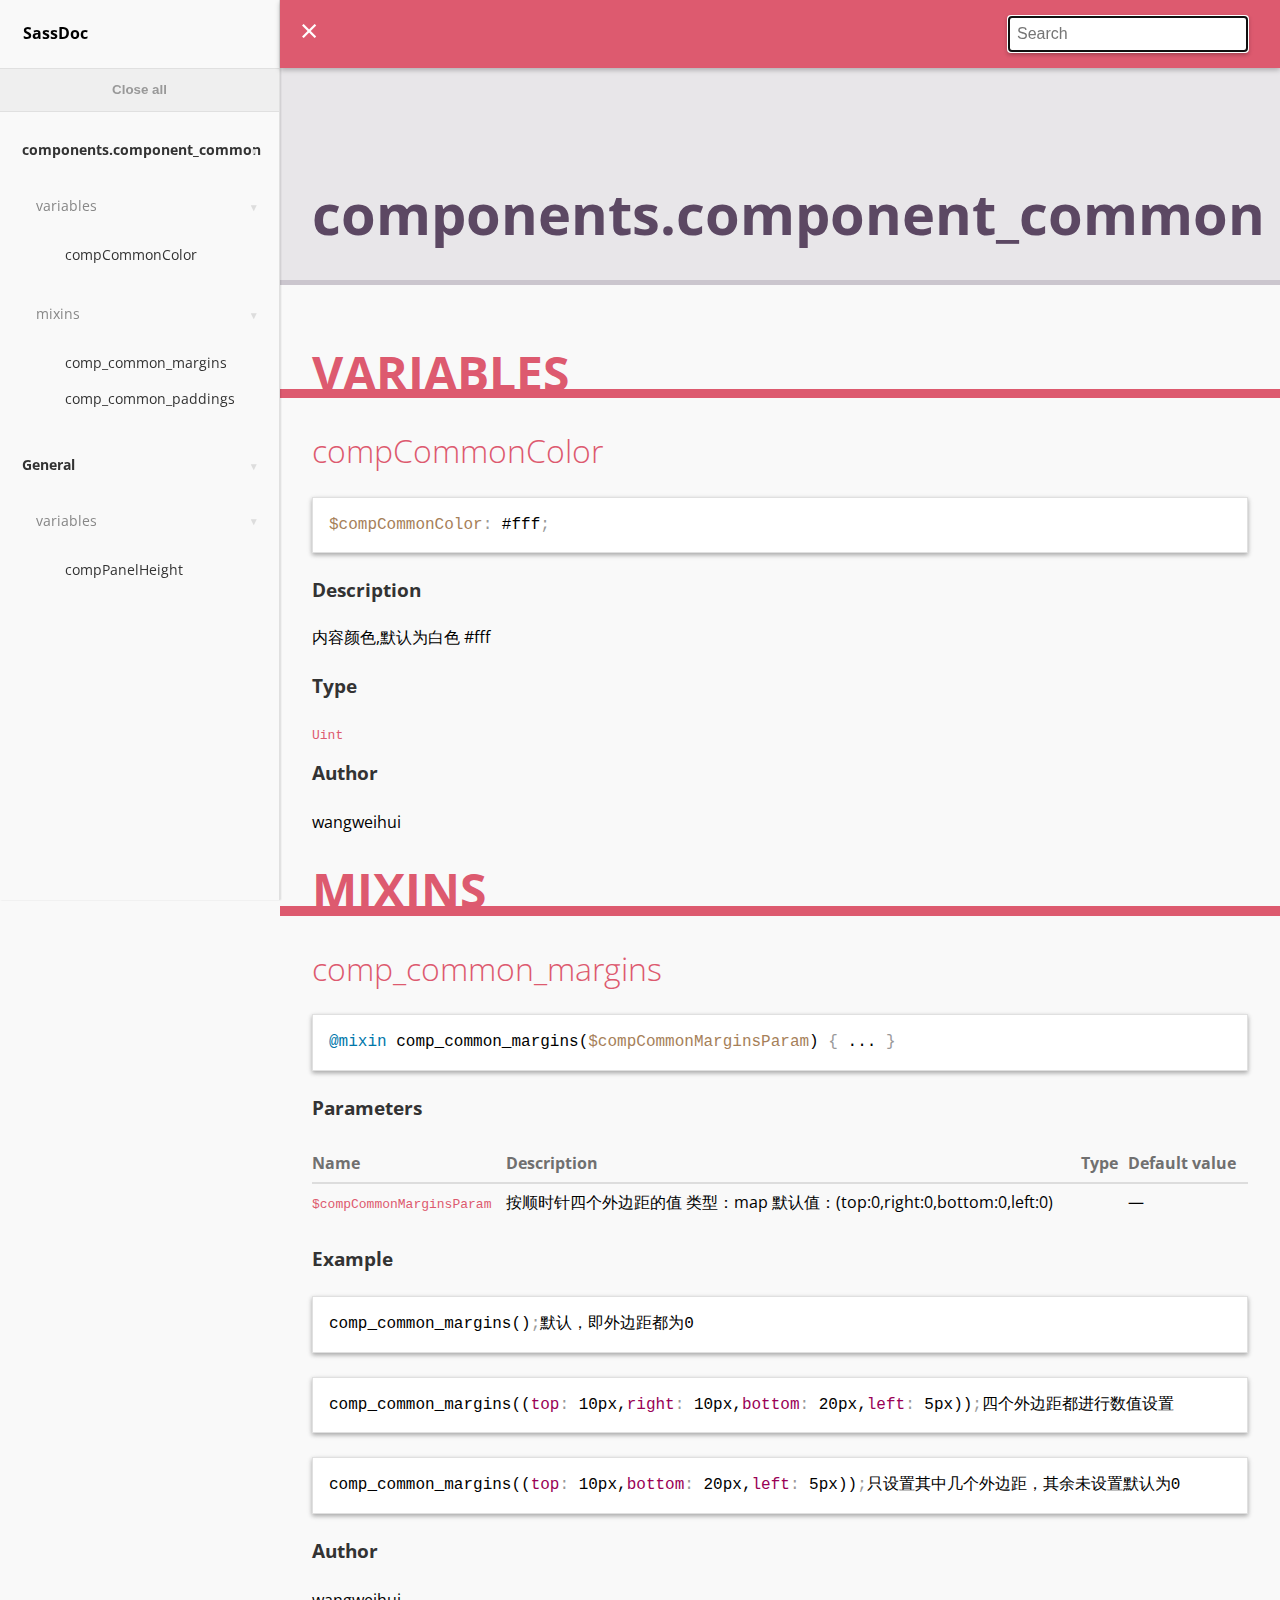
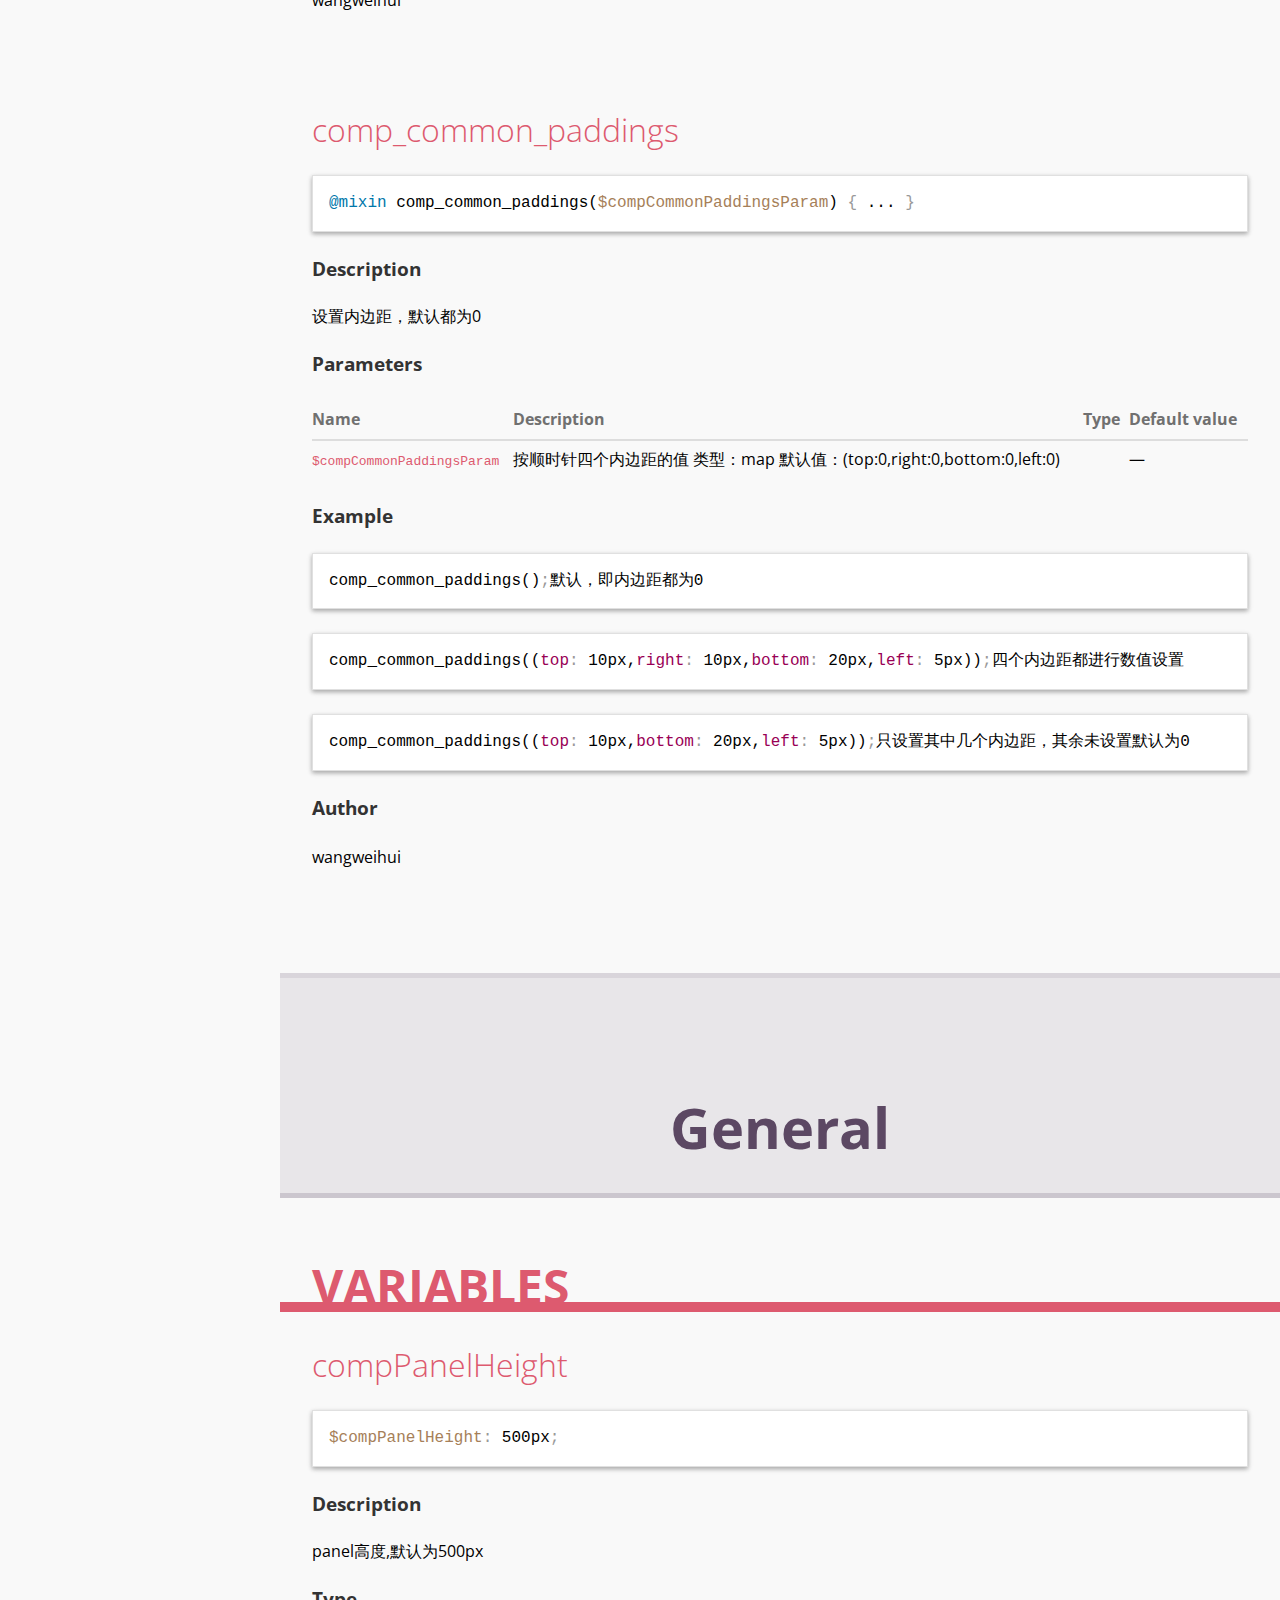
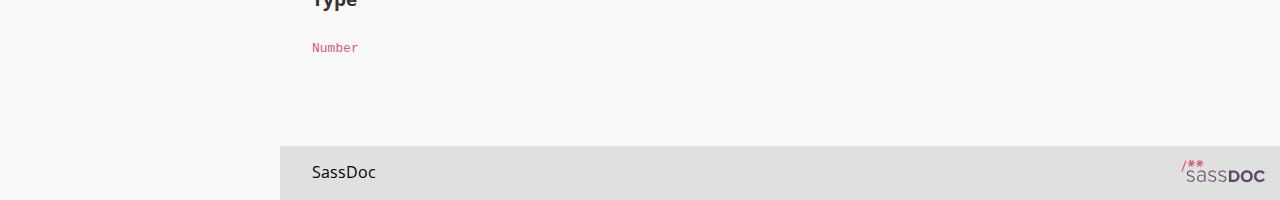
==== doc/index.html @ 60645f03 "将margin和padding的设置mixin放到component_common下，作为公共mixin" ====
<!doctype html><html lang="en"><head><meta charset="utf-8"><title>SassDoc</title><link rel="stylesheet" href="assets/css/main.css"><link href="http://fonts.googleapis.com/css?family=Open+Sans:400,500,700" rel="stylesheet" type="text/css"><meta name="viewport" content="width=device-width"><meta content="IE=edge, chrome=1" http-equiv="X-UA-Compatible"><!-- Open Graph tags --><meta property="og:title" content="SassDoc - SassDoc"><meta property="og:type" content="website"><meta property="og:description" content="Release the docs!"><!-- Thanks to Sass-lang.com for the icons --><link href="assets/images/favicon.png" rel="shortcut icon"></head><body><aside class="sidebar" role="nav"><div class="sidebar__header"><h1 class="sidebar__title">SassDoc</h1></div><div class="sidebar__body"><button type="button" class="btn-toggle js-btn-toggle" data-alt="Open all">Close all</button><p class="sidebar__item sidebar__item--heading" data-slug="components.component_common"><a href="#components.component_common">components.component_common</a></p><div><p class="sidebar__item sidebar__item--sub-heading" data-slug="components.component_common-variable"><a href="#components.component_common-variable">variables</a></p><ul class="list-unstyled"><li class="sidebar__item sassdoc__item" data-name="compCommonColor" data-type="variable"><a href="#variable-compCommonColor">compCommonColor</a></li></ul><p class="sidebar__item sidebar__item--sub-heading" data-slug="components.component_common-mixin"><a href="#components.component_common-mixin">mixins</a></p><ul class="list-unstyled"><li class="sidebar__item sassdoc__item" data-name="comp_common_margins" data-type="mixin"><a href="#mixin-comp_common_margins">comp_common_margins</a></li><li class="sidebar__item sassdoc__item" data-name="comp_common_paddings" data-type="mixin"><a href="#mixin-comp_common_paddings">comp_common_paddings</a></li></ul></div><p class="sidebar__item sidebar__item--heading" data-slug="undefined"><a href="#undefined">General</a></p><div><p class="sidebar__item sidebar__item--sub-heading" data-slug="undefined-variable"><a href="#undefined-variable">variables</a></p><ul class="list-unstyled"><li class="sidebar__item sassdoc__item" data-name="compPanelHeight" data-type="variable"><a href="#variable-compPanelHeight">compPanelHeight</a></li></ul></div></div></aside><article class="main" role="main"><header class="header" role="banner"><div class="container"><div class="sassdoc__searchbar searchbar"><label for="js-search-input" class="visually-hidden">Search</label><div class="searchbar__form" id="js-search"><input name="search" type="search" class="searchbar__field" autocomplete="off" autofocus id="js-search-input" placeholder="Search"><ul class="searchbar__suggestions" id="js-search-suggestions"></ul></div></div></div></header><section class="main__section"><h1 class="main__heading" id="components.component_common"><div class="container">components.component_common</div></h1><section class="main__sub-section" id="components.component_common-variable"><h2 class="main__heading--secondary"><div class="container">variables</div></h2><section class="main__item container item" id="variable-compCommonColor"><h3 class="item__heading"><a class="item__name" href="#variable-compCommonColor">compCommonColor</a></h3><div class="item__code-wrapper"><pre class="item__code language-scss"><code>$compCommonColor: #fff;</code></pre></div><h3 class="item__sub-heading">Description</h3><div class="item__description"><p>内容颜色,默认为白色 #fff</p></div><h3 class="item__sub-heading">Type</h3><p><code>Uint</code></p><h3 class="item__sub-heading">Author</h3><ul class="list-unstyled"><li><p>wangweihui</p></li></ul></section></section><section class="main__sub-section" id="components.component_common-mixin"><h2 class="main__heading--secondary"><div class="container">mixins</div></h2><section class="main__item container item" id="mixin-comp_common_margins"><h3 class="item__heading"><a class="item__name" href="#mixin-comp_common_margins">comp_common_margins</a></h3><div class="item__code-wrapper"><pre class="item__code item__code--togglable language-scss" data-current-state="collapsed" data-expanded="@mixin comp_common_margins($compCommonMarginsParam) { 
    @each $marginPosition,$marginValue in $compCommonMarginsParam
    {
        margin-#{$marginPosition}: $marginValue;
    }
 }" data-collapsed="@mixin comp_common_margins($compCommonMarginsParam) { ... }"><code>@mixin comp_common_margins($compCommonMarginsParam) { ... }</code></pre></div><h3 class="item__sub-heading">Parameters</h3><table class="item__parameters"><thead><tr><th scope="col"><span class="visually-hidden">parameter</span>Name</th><th scope="col"><span class="visually-hidden">parameter</span>Description</th><th scope="col"><span class="visually-hidden">parameter</span>Type</th><th scope="col"><span class="visually-hidden">parameter</span>Default value</th></tr></thead><tbody><tr class="item__parameter"><th scope="row" data-label="name"><code>$compCommonMarginsParam</code></th><td data-label="desc"><p>按顺时针四个外边距的值 类型：map 默认值：(top:0,right:0,bottom:0,left:0)</p></td><td data-label="type"><code></code></td><td data-label="default">&mdash;<span class="visually-hidden">none</span></td></tr></tbody></table><h3 class="item__sub-heading">Example</h3><div class="item__example example"><pre class="example__code language-scss"><code>comp_common_margins();默认，即外边距都为0</code></pre></div><div class="item__example example"><pre class="example__code language-scss"><code>comp_common_margins((top: 10px,right: 10px,bottom: 20px,left: 5px));四个外边距都进行数值设置</code></pre></div><div class="item__example example"><pre class="example__code language-scss"><code>comp_common_margins((top: 10px,bottom: 20px,left: 5px));只设置其中几个外边距，其余未设置默认为0</code></pre></div><h3 class="item__sub-heading">Author</h3><ul class="list-unstyled"><li><p>wangweihui</p></li></ul></section><section class="main__item container item" id="mixin-comp_common_paddings"><h3 class="item__heading"><a class="item__name" href="#mixin-comp_common_paddings">comp_common_paddings</a></h3><div class="item__code-wrapper"><pre class="item__code item__code--togglable language-scss" data-current-state="collapsed" data-expanded="@mixin comp_common_paddings($compCommonPaddingsParam) { 
    @each $paddingPosition,$paddingValue in $compCommonPaddingsParam
    {
        margin-#{$paddingPosition}: $paddingValue;
    }
 }" data-collapsed="@mixin comp_common_paddings($compCommonPaddingsParam) { ... }"><code>@mixin comp_common_paddings($compCommonPaddingsParam) { ... }</code></pre></div><h3 class="item__sub-heading">Description</h3><div class="item__description"><p>设置内边距，默认都为0</p></div><h3 class="item__sub-heading">Parameters</h3><table class="item__parameters"><thead><tr><th scope="col"><span class="visually-hidden">parameter</span>Name</th><th scope="col"><span class="visually-hidden">parameter</span>Description</th><th scope="col"><span class="visually-hidden">parameter</span>Type</th><th scope="col"><span class="visually-hidden">parameter</span>Default value</th></tr></thead><tbody><tr class="item__parameter"><th scope="row" data-label="name"><code>$compCommonPaddingsParam</code></th><td data-label="desc"><p>按顺时针四个内边距的值 类型：map 默认值：(top:0,right:0,bottom:0,left:0)</p></td><td data-label="type"><code></code></td><td data-label="default">&mdash;<span class="visually-hidden">none</span></td></tr></tbody></table><h3 class="item__sub-heading">Example</h3><div class="item__example example"><pre class="example__code language-scss"><code>comp_common_paddings();默认，即内边距都为0</code></pre></div><div class="item__example example"><pre class="example__code language-scss"><code>comp_common_paddings((top: 10px,right: 10px,bottom: 20px,left: 5px));四个内边距都进行数值设置</code></pre></div><div class="item__example example"><pre class="example__code language-scss"><code>comp_common_paddings((top: 10px,bottom: 20px,left: 5px));只设置其中几个内边距，其余未设置默认为0</code></pre></div><h3 class="item__sub-heading">Author</h3><ul class="list-unstyled"><li><p>wangweihui</p></li></ul></section></section></section><section class="main__section"><h1 class="main__heading" id="undefined"><div class="container">General</div></h1><section class="main__sub-section" id="undefined-variable"><h2 class="main__heading--secondary"><div class="container">variables</div></h2><section class="main__item container item" id="variable-compPanelHeight"><h3 class="item__heading"><a class="item__name" href="#variable-compPanelHeight">compPanelHeight</a></h3><div class="item__code-wrapper"><pre class="item__code language-scss"><code>$compPanelHeight: 500px;</code></pre></div><h3 class="item__sub-heading">Description</h3><div class="item__description"><p>panel高度,默认为500px</p></div><h3 class="item__sub-heading">Type</h3><p><code>Number</code></p></section></section></section><footer class="footer" role="contentinfo"><div class="container"><div class="footer__project-info project-info"><!-- Name and URL --><span class="project-info__name">SassDoc</span><!-- Version --><!-- License --></div><a class="footer__watermark" href="http://sassdoc.com"><img src="assets/images/logo_light_inline.svg" alt="SassDoc Logo"></a></div></footer></article><script src="http://ajax.googleapis.com/ajax/libs/jquery/2.1.1/jquery.min.js"></script><script>window.jQuery || document.write('<script src="assets/js/vendor/jquery.min.js"><\/script>')</script><script src="assets/js/main.min.js"></script></body></html>
---- doc/assets/css/main.css ----
.container:after,.header:after,.searchbar:after{content:"";display:table;clear:both}.visually-hidden{width:1px;height:1px;position:absolute;padding:0;margin:-1px;overflow:hidden;clip:rect(0 0 0 0);border:0}.sidebar__title{text-overflow:ellipsis;overflow:hidden;white-space:nowrap}code[class*='language-'],pre[class*='language-']{color:black;text-shadow:0 1px white;font-family:Consolas, Monaco, 'Andale Mono', monospace;direction:ltr;text-align:left;white-space:pre;word-spacing:normal;word-break:normal;-moz-tab-size:4;-o-tab-size:4;tab-size:4;-webkit-hyphens:none;-moz-hyphens:none;-ms-hyphens:none;hyphens:none}pre[class*='language-']::-moz-selection,pre[class*='language-'] ::-moz-selection,code[class*='language-']::-moz-selection,code[class*='language-'] ::-moz-selection{text-shadow:none;background:#b3d4fc}pre[class*='language-']::selection,pre[class*='language-'] ::selection,code[class*='language-']::selection,code[class*='language-'] ::selection{text-shadow:none;background:#b3d4fc}@media print{code[class*='language-'],pre[class*='language-']{text-shadow:none}}pre[class*='language-']{padding:1em;margin:.5em 0;overflow:auto}:not(pre)>code[class*='language-'],pre[class*='language-']{background:white}:not(pre)>code[class*='language-']{padding:.1em;border-radius:.3em}.token.comment,.token.prolog,.token.doctype,.token.cdata{color:slategray}.token.punctuation{color:#999}.namespace{opacity:.7}.token.property,.token.tag,.token.boolean,.token.number,.token.constant,.token.symbol{color:#905}.token.selector,.token.attr-name,.token.string,.token.builtin{color:#690}.token.operator,.token.entity,.token.url,.language-css .token.string,.style .token.string,.token.variable{color:#a67f59;background:rgba(255,255,255,0.5)}.token.atrule,.token.attr-value,.token.keyword{color:#07a}.token.regex,.token.important{color:#e90}.token.important{font-weight:bold}.token.entity{cursor:help}html{-webkit-box-sizing:border-box;-moz-box-sizing:border-box;box-sizing:border-box}*,*::after,*::before{-webkit-box-sizing:inherit;-moz-box-sizing:inherit;box-sizing:inherit}body{font:1em/1.35 "Open Sans","Helvetica Neue Light","Helvetica Neue","Helvetica","Arial",sans-serif;overflow:auto;margin:0}a{transition:0.15s;text-decoration:none;color:#dd5a6f}a:hover,a:hover code{color:#333}table p{margin:0 0 0.5rem}:not(pre)>code{color:#dd5a6f;white-space:nowrap;font-weight:normal}@media (max-width: 800px){table,tbody,tr,td,th{display:block}thead{width:1px;height:1px;position:absolute;padding:0;margin:-1px;overflow:hidden;clip:rect(0 0 0 0);border:0}tr{padding-bottom:1em;margin-bottom:1em;border-bottom:2px solid #ddd}td::before,th::before{content:attr(data-label) ": ";text-transform:capitalize;font-weight:bold}td p,th p{display:inline}}.layout-toggle{display:none}@media (min-width: 801px){.layout-toggle{position:absolute;top:8px;left:20px;font-size:2em;cursor:pointer;color:white;display:block}}@media (min-width: 801px){.sidebar-closed .sidebar{-webkit-transform:translateX(-280px);-ms-transform:translateX(-280px);transform:translateX(-280px)}.sidebar-closed .main{padding-left:0}.sidebar-closed .header{left:0}}.list-unstyled{padding-left:0;list-style:none;line-height:1.5;margin-top:0;margin-bottom:1.5rem}.list-inline li{display:inline-block}.container{max-width:100%;width:1170px;margin:0 auto;padding:0 2rem}.relative{position:relative}.clear{clear:both}.header{position:fixed;top:0;right:0;left:280px;box-shadow:0 2px 5px rgba(0,0,0,0.26);padding:1em 0;background:#dd5a6f;color:#e0e0e0;z-index:4000}@media (max-width: 800px){.header{left:0}}@media (min-width: 801px){.header{transition:0.2s cubic-bezier(0.215, 0.61, 0.355, 1)}}.header__title{font-weight:500;text-align:center;margin:0 0 0.5em 0}.header__title a{color:#e0e0e0}@media (min-width: 801px){.header__title{float:left;font-size:1em;margin-top:.25em;margin-bottom:0}}.searchbar{display:inline-block;float:right}@media (max-width: 800px){.searchbar{display:block;float:none}}.searchbar__form{float:right;position:relative}@media (max-width: 800px){.searchbar__form{float:none}}@media (min-width: 801px){.searchbar__form{min-width:15em}}.searchbar__field{border:none;padding:0.5em;font-size:1em;margin:0;width:100%;box-shadow:0 1.5px 4px rgba(0,0,0,0.24),0 1.5px 6px rgba(0,0,0,0.12);border:1px solid #e0e0e0}.searchbar__suggestions{position:absolute;top:100%;right:0;left:0;box-shadow:0 1.5px 4px rgba(0,0,0,0.24),0 1.5px 6px rgba(0,0,0,0.12);border:1px solid #e0e0e0;background:white;padding:0;margin:0;list-style:none;z-index:2}.searchbar__suggestions:empty{display:none}.searchbar__suggestions .selected{background:#ddd}.searchbar__suggestions li{border-bottom:1px solid #e0e0e0}.searchbar__suggestions li:last-of-type{border:none}.searchbar__suggestions a{display:block;padding:0.5em;font-size:0.9em}.searchbar__suggestions a:hover,.searchbar__suggestions a:active,.searchbar__suggestions a:focus{background:#e0e0e0}.searchbar__suggestions code{margin-right:.5em}@media (min-width: 801px){.sidebar{position:fixed;top:0;bottom:0;left:0;overflow:auto;box-shadow:1px 0 1.5px rgba(0,0,0,0.12);width:280px;z-index:2;border-right:1px solid #e0e0e0;transition:0.2s cubic-bezier(0.215, 0.61, 0.355, 1)}}@media (max-width: 800px){.sidebar{margin-top:4em}}.sidebar__annotation{color:#5c4863}.sidebar__item{font-size:0.9em}.sidebar__item a{padding:0.5em 4.5em;display:block;text-decoration:none;color:#333}.sidebar__item:hover,.sidebar__item:active,.sidebar__item:focus{background:#e0e0e0}.sidebar__item.is-collapsed+*{display:none}.sidebar__item--heading{padding:1em 1.5em}.sidebar__item--heading a{font-weight:bold}.sidebar__item--sub-heading{padding:0.5em 2.5em}.sidebar__item--sub-heading a{color:#888}.sidebar__item--heading,.sidebar__item--sub-heading{position:relative}.sidebar__item--heading:after,.sidebar__item--sub-heading:after{position:absolute;top:50%;right:2em;content:'\25BC';margin-top:-0.5em;color:#ddd;font-size:0.7em}.sidebar__item--heading.is-collapsed:after,.sidebar__item--sub-heading.is-collapsed:after{content:'\25B6'}.sidebar__item--heading a,.sidebar__item--sub-heading a{padding:0;display:inline}.sidebar__description{color:#e0e0e0;padding-right:2em}.sidebar__header{border-bottom:1px solid #e0e0e0}.sidebar__title{font-size:1em;margin:0;padding:1.45em}.btn-toggle{background:#EFEFEF;border:none;border-bottom:1px solid #e0e0e0;display:block;padding:1em;width:100%;cursor:pointer;color:#999;font-weight:bold;margin:0;transition:0.15s ease-out}.btn-toggle:hover,.btn-toggle:active,.btn-toggle:focus{background:#DFDFDF}.main{background:#f9f9f9;position:relative}@media (min-width: 801px){.main{transition:0.2s cubic-bezier(0.215, 0.61, 0.355, 1);padding-left:280px;padding-top:4em;min-height:45em}}.main__section{margin-top:5em;border-top:5px solid rgba(92,72,99,0.2)}.header+.main__section{margin-top:0;border-top:none}.main__heading,.main__heading--secondary{padding:1em 0;margin-top:0}@media (min-width: 801px){.main__heading,.main__heading--secondary{padding:2em 0 0}}.main__heading{color:#5c4863;font-size:3.5em;text-align:center;border-bottom:5px solid rgba(92,72,99,0.2);padding-bottom:.5em;margin-bottom:1em;background:rgba(92,72,99,0.1)}.main__heading--secondary{font-size:3em;color:#dd5a6f;text-transform:uppercase;font-weight:bold;padding-top:0;margin-bottom:-3rem;position:relative}.main__heading--secondary .container{overflow:hidden;white-space:nowrap;text-overflow:ellipsis}.main__heading--secondary::before{content:'';position:absolute;left:0;right:0;bottom:0.15em;height:0.2em;background-color:#dd5a6f}.footer{background:#e0e0e0;padding:1em 0}.footer .container{position:relative}.footer__project-info{float:left}.footer__watermark{position:absolute;right:0;top:-0.7em}.footer__watermark img{display:block;max-width:7em}.project-info__name,.project-info__version,.project-info__license{display:inline-block}.project-info__version,.project-info__license{color:#555}.project-info__license{text-indent:-0.25em}.main__section{margin-bottom:4.5rem}.item__heading{color:#333;margin:4.5rem 0 1.5rem 0;position:relative;font-size:2em;font-weight:300;float:left}.item__name{color:#dd5a6f}.item__example{margin-bottom:1.5rem}.item__example,.item__code{box-shadow:0 1.5px 4px rgba(0,0,0,0.24),0 1.5px 6px rgba(0,0,0,0.12);border:1px solid #e0e0e0;word-wrap:break-word;line-height:1.42}.item__code{padding-right:7em;clear:both;cursor:pointer}.item__code--togglable::after{position:absolute;right:0;bottom:-2.5em;-ms-filter:"progid:DXImageTransform.Microsoft.Alpha(Opacity=0)";opacity:0;color:#c4c4c4;font-size:0.8em;transition:0.2s ease-out}.item__code--togglable:hover::after,.item__code--togglable:active::after,.item__code--togglable:focus::after{-ms-filter:"progid:DXImageTransform.Microsoft.Alpha(Opacity=100)";opacity:1}.item__code--togglable[data-current-state='expanded']::after{content:'Click to collapse.'}.item__code--togglable[data-current-state='collapsed']::after{content:'Click to expand.'}.example__description{padding:1em;background:#EFEFEF}.example__description p{margin:0}.example__code[class*='language-']{margin:0}.item__anchor{font-size:0.6em;color:#eeafb9}@media (min-width: 801px){.item__anchor{position:absolute;right:101%;bottom:0.25em;-ms-filter:"progid:DXImageTransform.Microsoft.Alpha(Opacity=0)";opacity:0}.item:hover .item__anchor{-ms-filter:"progid:DXImageTransform.Microsoft.Alpha(Opacity=100)";opacity:1}}.item__deprecated{display:inline-block;overflow:hidden;margin-top:5.5em;margin-left:1em}.item__deprecated strong{float:left;color:#c00;text-transform:uppercase}.item__deprecated p{float:left;margin:0;padding-left:0.5em}.item__type{color:#ddd;text-transform:capitalize;font-size:0.75em}.item__alias,.item__aliased{color:#ddd;font-size:0.8em}.item__sub-heading{color:#333;margin-top:0;margin-bottom:1.5rem;font-size:1.2em}.item__parameters{width:100%;margin-bottom:1em;border-collapse:collapse}.item__parameters thead th{vertical-align:bottom;border-bottom:2px solid #ddd;border-top:none;text-align:left;color:#707070}.item__parameters tbody th{text-align:left}.item__parameters td,.item__parameters th{padding:0.5em 0.5em 0.5em 0;vertical-align:top}@media (min-width: 801px){tbody>.item__parameter:first-of-type>td{border-top:none}.item__parameters td,.item__parameters th{border-top:1px solid #ddd}}.item__access{text-transform:capitalize;color:#5c4863;font-size:0.8em}.item__since{float:right;padding-top:0.9em;color:#c4c4c4;margin-bottom:1em}.item__source-link{position:absolute;top:1px;right:1px;background:white;padding:1em;z-index:2;color:#c4c4c4}.item__cross-type{color:#4d4d4d;font-family:'Consolas', 'Monaco', 'Andale Mono', monospace;font-size:0.8em}.item__description{margin-bottom:1.5rem}li.item__description{margin-bottom:0}.item__description--inline>*{display:inline-block;margin:0}.item__code-wrapper{position:relative;clear:both;margin-bottom:1.5rem}.color-preview--inline{padding:2px 4px;border:1px solid rgba(0,0,0,0.1);border-radius:3px}.color-preview--block{width:2em;height:2em;position:absolute;top:140%;right:0;top:calc(100% + 20px);border:1px solid rgba(0,0,0,0.1);border-radius:3px}
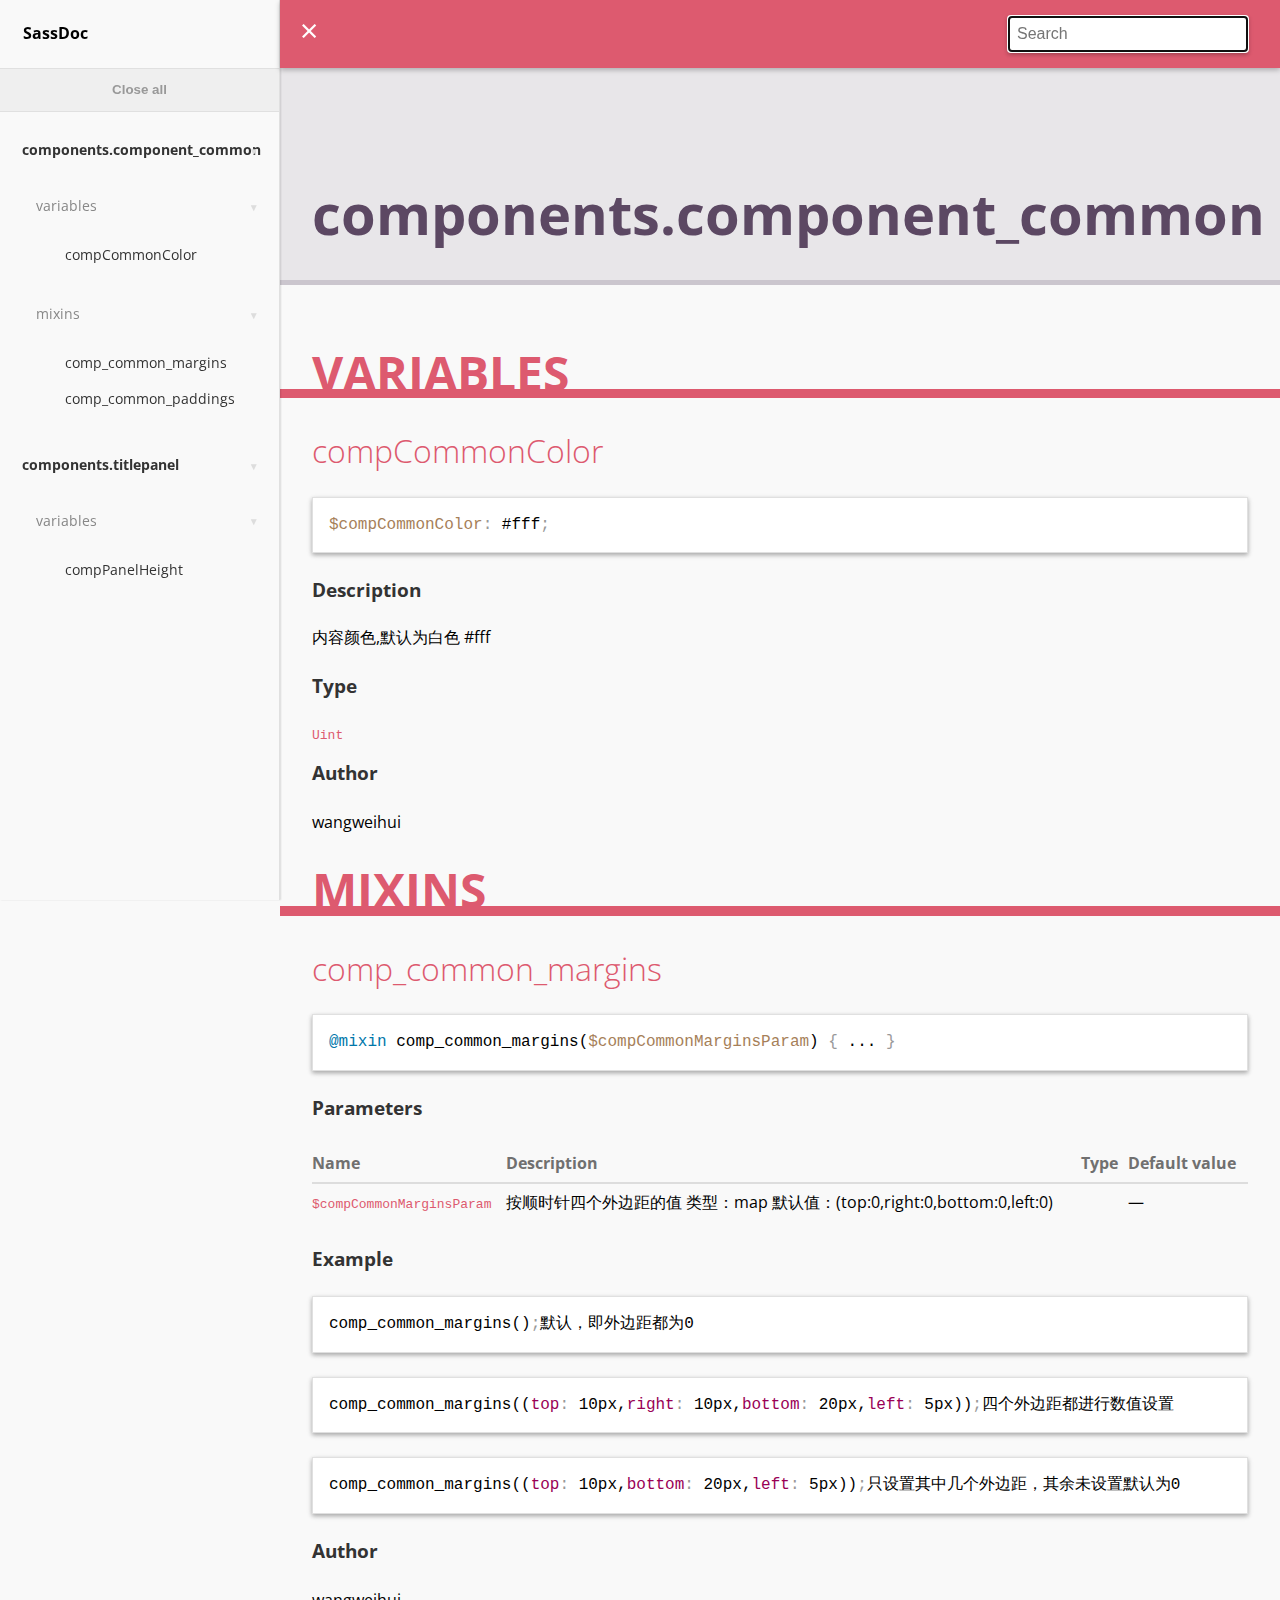
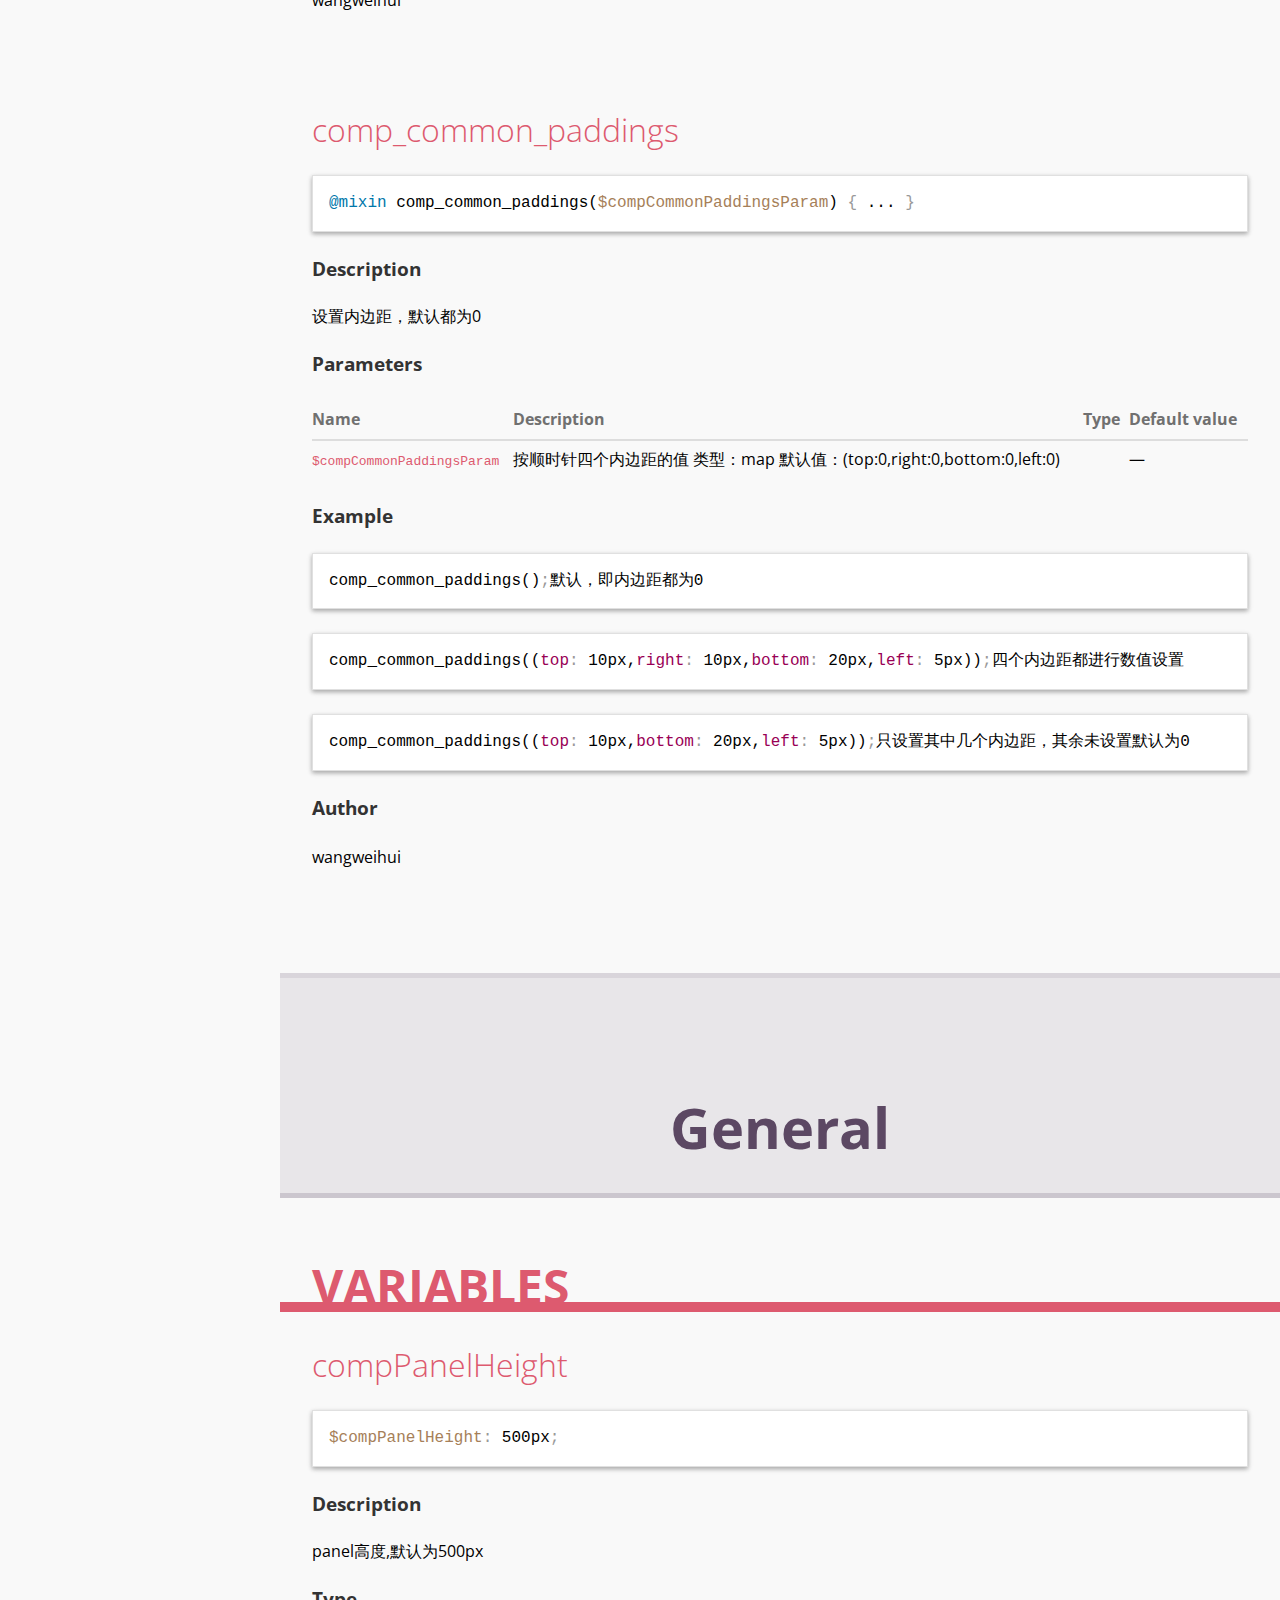
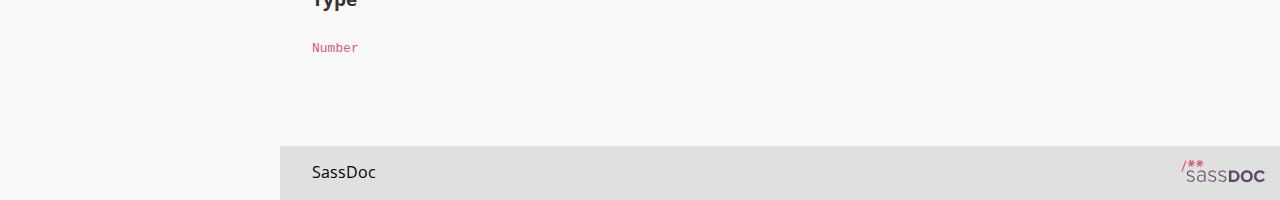
==== commit ddd32f6d: "修改group" ====
--- a/doc/index.html
+++ b/doc/index.html
@@ -1,4 +1,4 @@
-<!doctype html><html lang="en"><head><meta charset="utf-8"><title>SassDoc</title><link rel="stylesheet" href="assets/css/main.css"><link href="http://fonts.googleapis.com/css?family=Open+Sans:400,500,700" rel="stylesheet" type="text/css"><meta name="viewport" content="width=device-width"><meta content="IE=edge, chrome=1" http-equiv="X-UA-Compatible"><!-- Open Graph tags --><meta property="og:title" content="SassDoc - SassDoc"><meta property="og:type" content="website"><meta property="og:description" content="Release the docs!"><!-- Thanks to Sass-lang.com for the icons --><link href="assets/images/favicon.png" rel="shortcut icon"></head><body><aside class="sidebar" role="nav"><div class="sidebar__header"><h1 class="sidebar__title">SassDoc</h1></div><div class="sidebar__body"><button type="button" class="btn-toggle js-btn-toggle" data-alt="Open all">Close all</button><p class="sidebar__item sidebar__item--heading" data-slug="components.component_common"><a href="#components.component_common">components.component_common</a></p><div><p class="sidebar__item sidebar__item--sub-heading" data-slug="components.component_common-variable"><a href="#components.component_common-variable">variables</a></p><ul class="list-unstyled"><li class="sidebar__item sassdoc__item" data-name="compCommonColor" data-type="variable"><a href="#variable-compCommonColor">compCommonColor</a></li></ul><p class="sidebar__item sidebar__item--sub-heading" data-slug="components.component_common-mixin"><a href="#components.component_common-mixin">mixins</a></p><ul class="list-unstyled"><li class="sidebar__item sassdoc__item" data-name="comp_common_margins" data-type="mixin"><a href="#mixin-comp_common_margins">comp_common_margins</a></li><li class="sidebar__item sassdoc__item" data-name="comp_common_paddings" data-type="mixin"><a href="#mixin-comp_common_paddings">comp_common_paddings</a></li></ul></div><p class="sidebar__item sidebar__item--heading" data-slug="undefined"><a href="#undefined">General</a></p><div><p class="sidebar__item sidebar__item--sub-heading" data-slug="undefined-variable"><a href="#undefined-variable">variables</a></p><ul class="list-unstyled"><li class="sidebar__item sassdoc__item" data-name="compPanelHeight" data-type="variable"><a href="#variable-compPanelHeight">compPanelHeight</a></li></ul></div></div></aside><article class="main" role="main"><header class="header" role="banner"><div class="container"><div class="sassdoc__searchbar searchbar"><label for="js-search-input" class="visually-hidden">Search</label><div class="searchbar__form" id="js-search"><input name="search" type="search" class="searchbar__field" autocomplete="off" autofocus id="js-search-input" placeholder="Search"><ul class="searchbar__suggestions" id="js-search-suggestions"></ul></div></div></div></header><section class="main__section"><h1 class="main__heading" id="components.component_common"><div class="container">components.component_common</div></h1><section class="main__sub-section" id="components.component_common-variable"><h2 class="main__heading--secondary"><div class="container">variables</div></h2><section class="main__item container item" id="variable-compCommonColor"><h3 class="item__heading"><a class="item__name" href="#variable-compCommonColor">compCommonColor</a></h3><div class="item__code-wrapper"><pre class="item__code language-scss"><code>$compCommonColor: #fff;</code></pre></div><h3 class="item__sub-heading">Description</h3><div class="item__description"><p>内容颜色,默认为白色 #fff</p></div><h3 class="item__sub-heading">Type</h3><p><code>Uint</code></p><h3 class="item__sub-heading">Author</h3><ul class="list-unstyled"><li><p>wangweihui</p></li></ul></section></section><section class="main__sub-section" id="components.component_common-mixin"><h2 class="main__heading--secondary"><div class="container">mixins</div></h2><section class="main__item container item" id="mixin-comp_common_margins"><h3 class="item__heading"><a class="item__name" href="#mixin-comp_common_margins">comp_common_margins</a></h3><div class="item__code-wrapper"><pre class="item__code item__code--togglable language-scss" data-current-state="collapsed" data-expanded="@mixin comp_common_margins($compCommonMarginsParam) { 
+<!doctype html><html lang="en"><head><meta charset="utf-8"><title>SassDoc</title><link rel="stylesheet" href="assets/css/main.css"><link href="http://fonts.googleapis.com/css?family=Open+Sans:400,500,700" rel="stylesheet" type="text/css"><meta name="viewport" content="width=device-width"><meta content="IE=edge, chrome=1" http-equiv="X-UA-Compatible"><!-- Open Graph tags --><meta property="og:title" content="SassDoc - SassDoc"><meta property="og:type" content="website"><meta property="og:description" content="Release the docs!"><!-- Thanks to Sass-lang.com for the icons --><link href="assets/images/favicon.png" rel="shortcut icon"></head><body><aside class="sidebar" role="nav"><div class="sidebar__header"><h1 class="sidebar__title">SassDoc</h1></div><div class="sidebar__body"><button type="button" class="btn-toggle js-btn-toggle" data-alt="Open all">Close all</button><p class="sidebar__item sidebar__item--heading" data-slug="components.component_common"><a href="#components.component_common">components.component_common</a></p><div><p class="sidebar__item sidebar__item--sub-heading" data-slug="components.component_common-variable"><a href="#components.component_common-variable">variables</a></p><ul class="list-unstyled"><li class="sidebar__item sassdoc__item" data-name="compCommonColor" data-type="variable"><a href="#variable-compCommonColor">compCommonColor</a></li></ul><p class="sidebar__item sidebar__item--sub-heading" data-slug="components.component_common-mixin"><a href="#components.component_common-mixin">mixins</a></p><ul class="list-unstyled"><li class="sidebar__item sassdoc__item" data-name="comp_common_margins" data-type="mixin"><a href="#mixin-comp_common_margins">comp_common_margins</a></li><li class="sidebar__item sassdoc__item" data-name="comp_common_paddings" data-type="mixin"><a href="#mixin-comp_common_paddings">comp_common_paddings</a></li></ul></div><p class="sidebar__item sidebar__item--heading" data-slug="undefined"><a href="#undefined">components.titlepanel</a></p><div><p class="sidebar__item sidebar__item--sub-heading" data-slug="undefined-variable"><a href="#undefined-variable">variables</a></p><ul class="list-unstyled"><li class="sidebar__item sassdoc__item" data-name="compPanelHeight" data-type="variable"><a href="#variable-compPanelHeight">compPanelHeight</a></li></ul></div></div></aside><article class="main" role="main"><header class="header" role="banner"><div class="container"><div class="sassdoc__searchbar searchbar"><label for="js-search-input" class="visually-hidden">Search</label><div class="searchbar__form" id="js-search"><input name="search" type="search" class="searchbar__field" autocomplete="off" autofocus id="js-search-input" placeholder="Search"><ul class="searchbar__suggestions" id="js-search-suggestions"></ul></div></div></div></header><section class="main__section"><h1 class="main__heading" id="components.component_common"><div class="container">components.component_common</div></h1><section class="main__sub-section" id="components.component_common-variable"><h2 class="main__heading--secondary"><div class="container">variables</div></h2><section class="main__item container item" id="variable-compCommonColor"><h3 class="item__heading"><a class="item__name" href="#variable-compCommonColor">compCommonColor</a></h3><div class="item__code-wrapper"><pre class="item__code language-scss"><code>$compCommonColor: #fff;</code></pre></div><h3 class="item__sub-heading">Description</h3><div class="item__description"><p>内容颜色,默认为白色 #fff</p></div><h3 class="item__sub-heading">Type</h3><p><code>Uint</code></p><h3 class="item__sub-heading">Author</h3><ul class="list-unstyled"><li><p>wangweihui</p></li></ul></section></section><section class="main__sub-section" id="components.component_common-mixin"><h2 class="main__heading--secondary"><div class="container">mixins</div></h2><section class="main__item container item" id="mixin-comp_common_margins"><h3 class="item__heading"><a class="item__name" href="#mixin-comp_common_margins">comp_common_margins</a></h3><div class="item__code-wrapper"><pre class="item__code item__code--togglable language-scss" data-current-state="collapsed" data-expanded="@mixin comp_common_margins($compCommonMarginsParam) { 
     @each $marginPosition,$marginValue in $compCommonMarginsParam
     {
         margin-#{$marginPosition}: $marginValue;
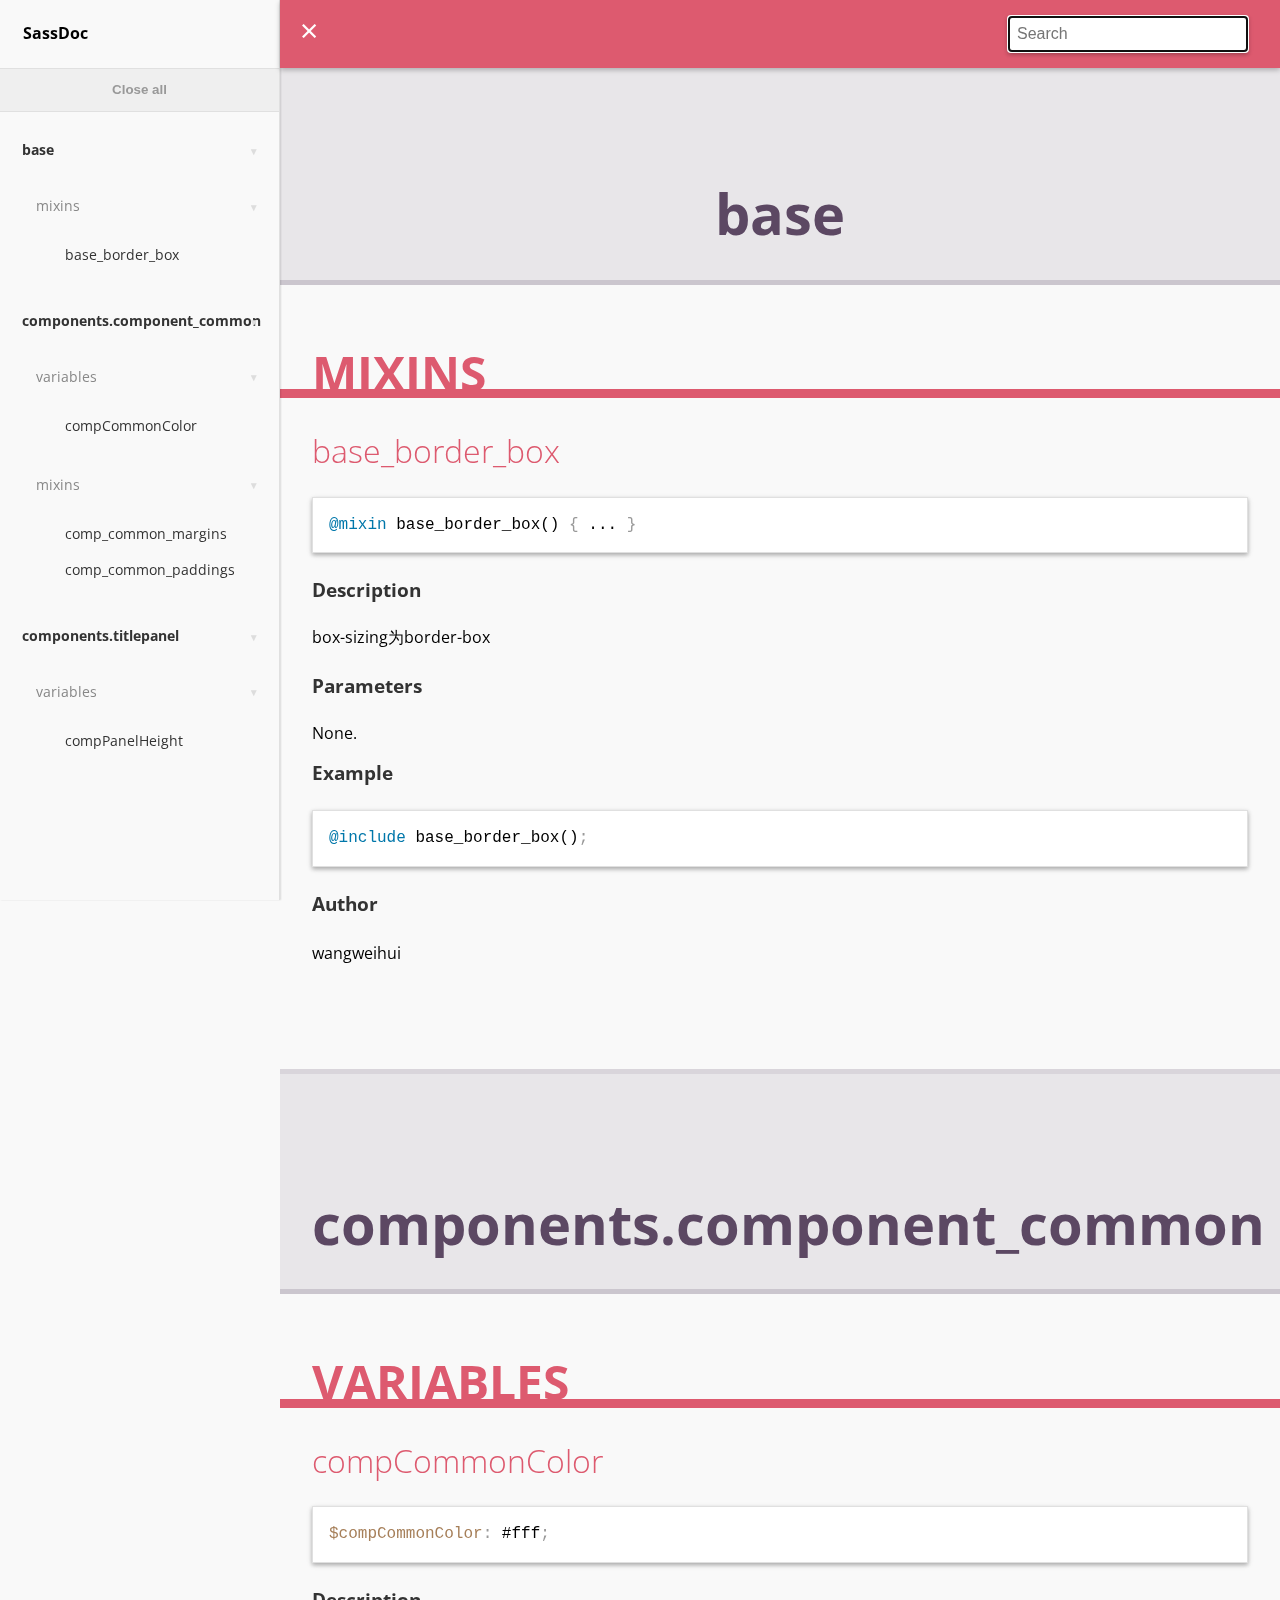
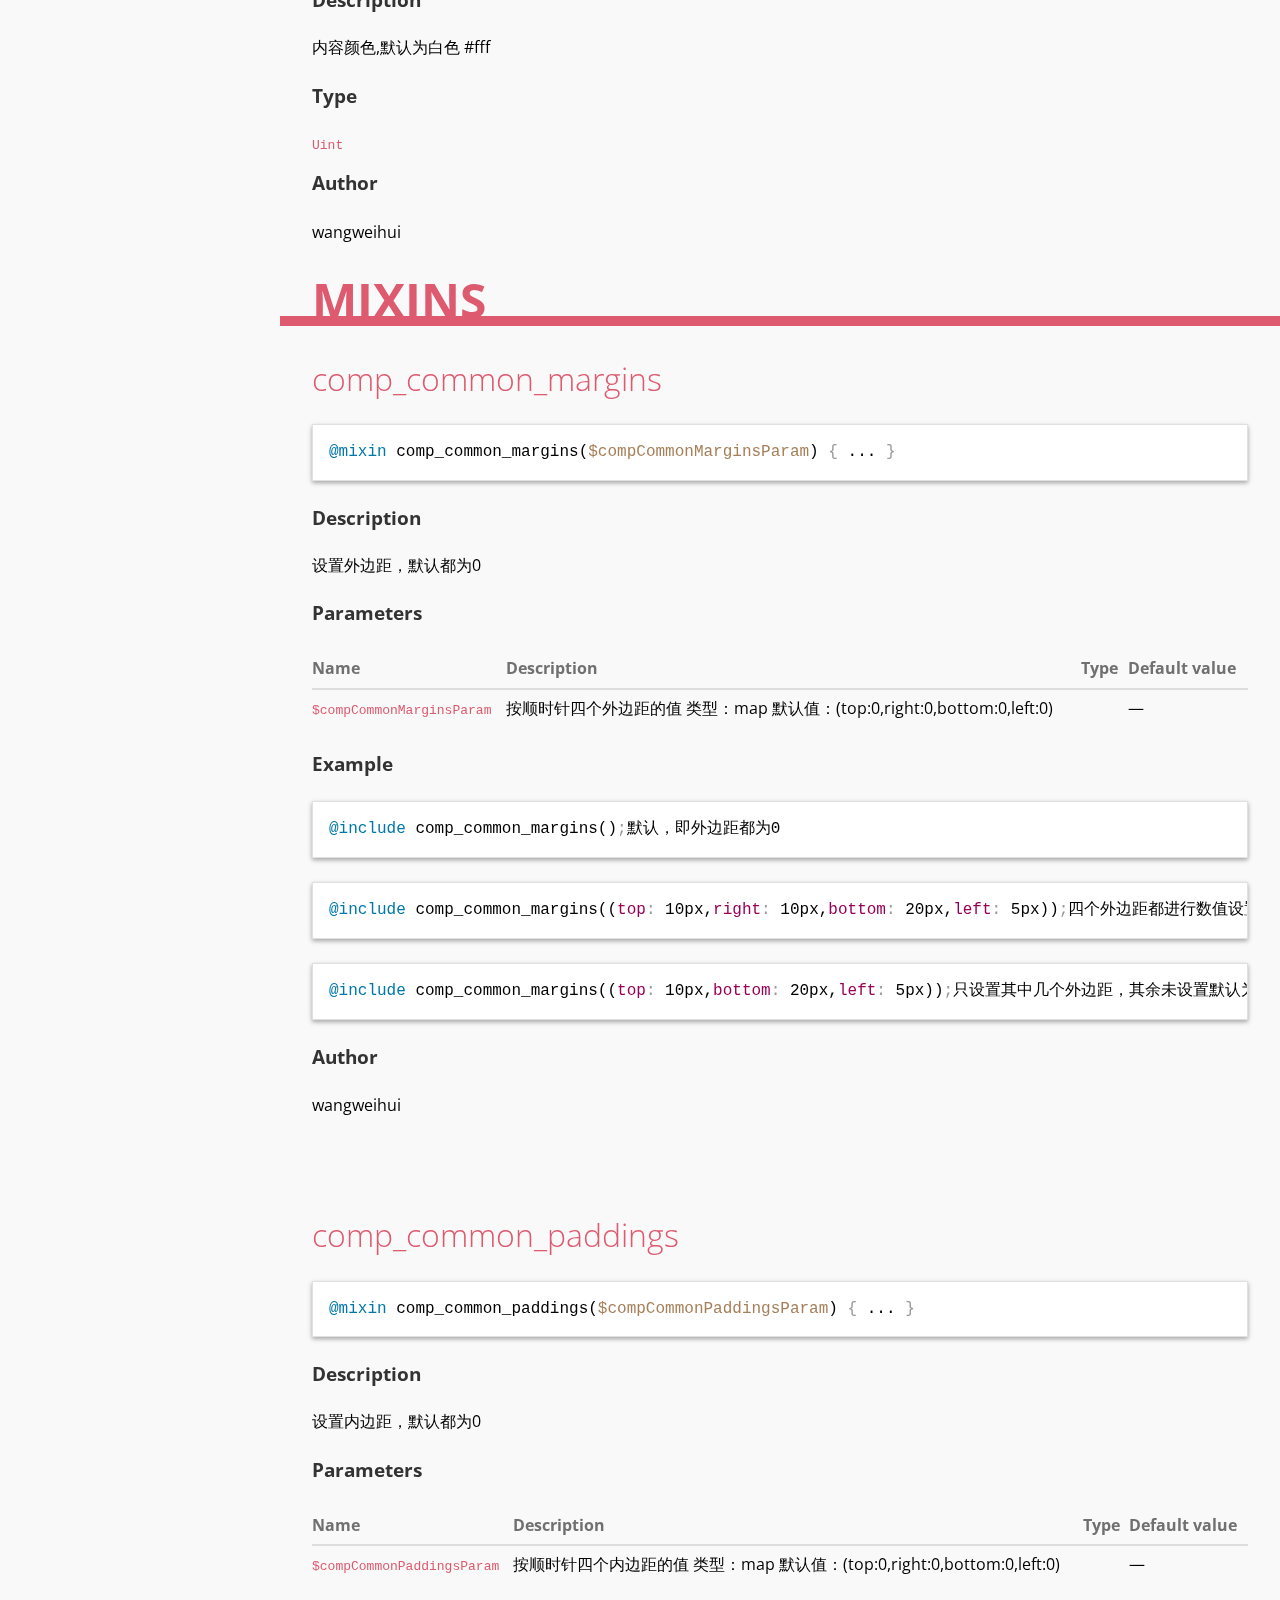
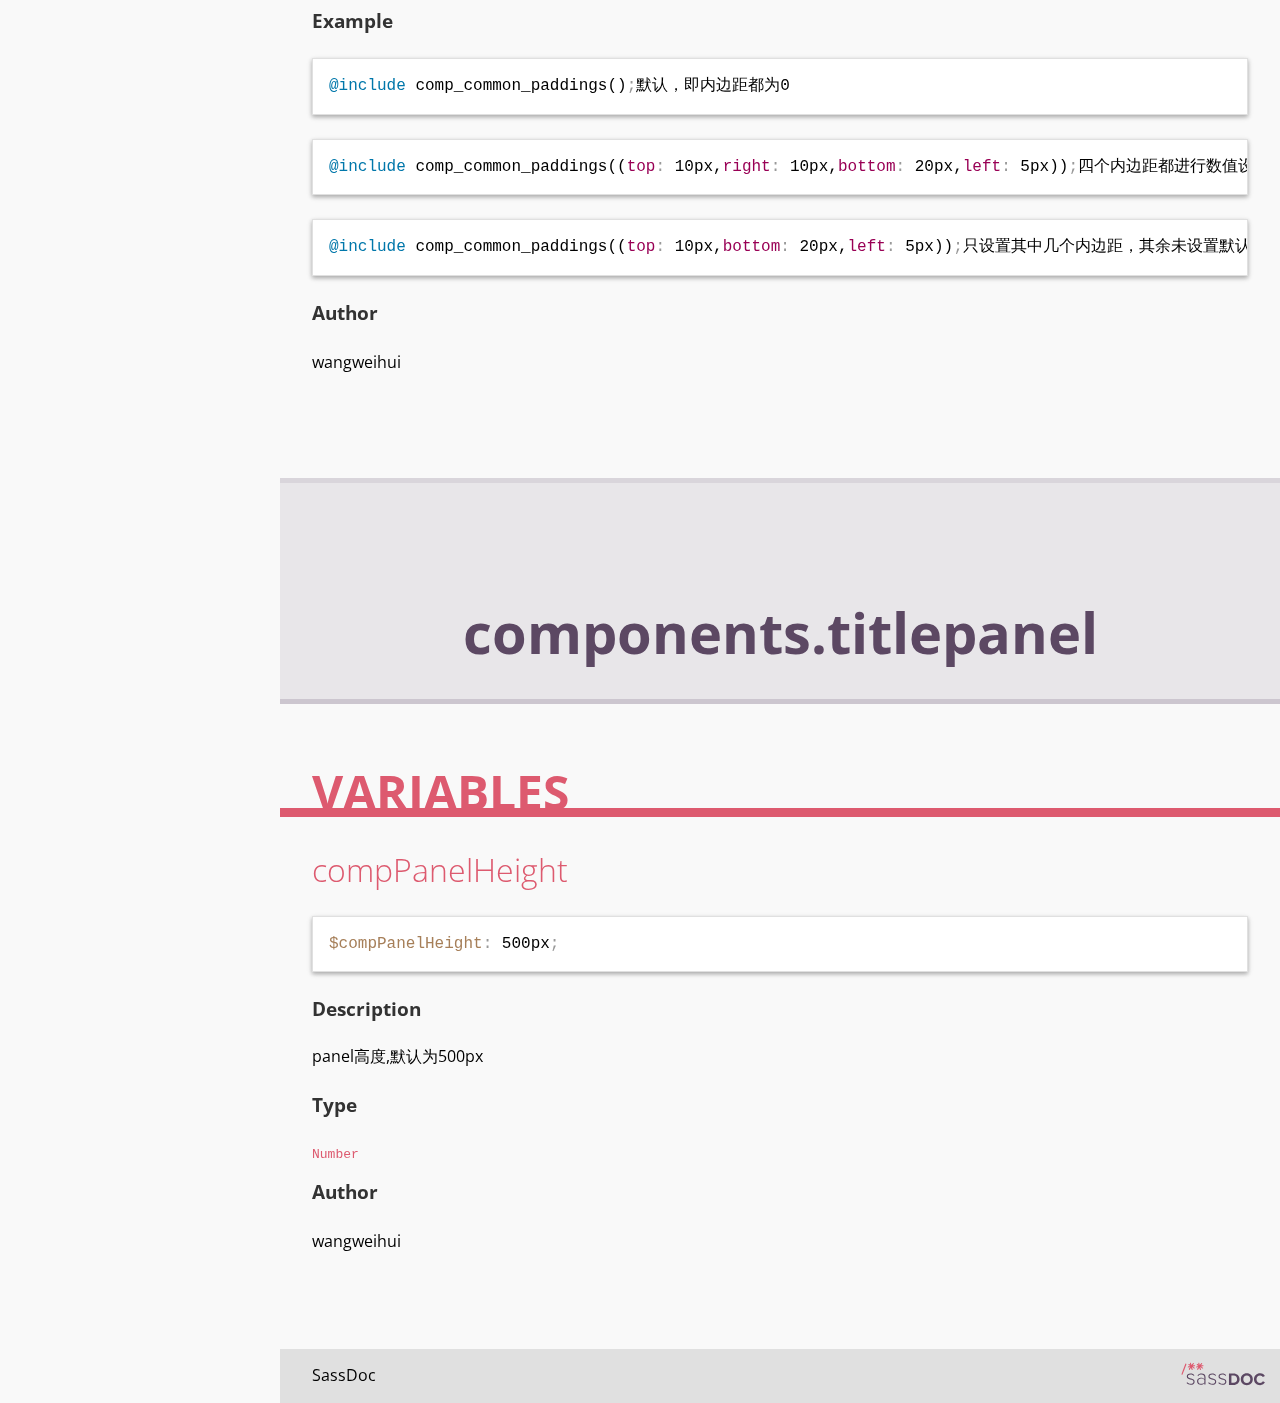
==== commit 79954ff2: "添加mixin" ====
--- a/doc/index.html
+++ b/doc/index.html
@@ -1,11 +1,16 @@
-<!doctype html><html lang="en"><head><meta charset="utf-8"><title>SassDoc</title><link rel="stylesheet" href="assets/css/main.css"><link href="http://fonts.googleapis.com/css?family=Open+Sans:400,500,700" rel="stylesheet" type="text/css"><meta name="viewport" content="width=device-width"><meta content="IE=edge, chrome=1" http-equiv="X-UA-Compatible"><!-- Open Graph tags --><meta property="og:title" content="SassDoc - SassDoc"><meta property="og:type" content="website"><meta property="og:description" content="Release the docs!"><!-- Thanks to Sass-lang.com for the icons --><link href="assets/images/favicon.png" rel="shortcut icon"></head><body><aside class="sidebar" role="nav"><div class="sidebar__header"><h1 class="sidebar__title">SassDoc</h1></div><div class="sidebar__body"><button type="button" class="btn-toggle js-btn-toggle" data-alt="Open all">Close all</button><p class="sidebar__item sidebar__item--heading" data-slug="components.component_common"><a href="#components.component_common">components.component_common</a></p><div><p class="sidebar__item sidebar__item--sub-heading" data-slug="components.component_common-variable"><a href="#components.component_common-variable">variables</a></p><ul class="list-unstyled"><li class="sidebar__item sassdoc__item" data-name="compCommonColor" data-type="variable"><a href="#variable-compCommonColor">compCommonColor</a></li></ul><p class="sidebar__item sidebar__item--sub-heading" data-slug="components.component_common-mixin"><a href="#components.component_common-mixin">mixins</a></p><ul class="list-unstyled"><li class="sidebar__item sassdoc__item" data-name="comp_common_margins" data-type="mixin"><a href="#mixin-comp_common_margins">comp_common_margins</a></li><li class="sidebar__item sassdoc__item" data-name="comp_common_paddings" data-type="mixin"><a href="#mixin-comp_common_paddings">comp_common_paddings</a></li></ul></div><p class="sidebar__item sidebar__item--heading" data-slug="undefined"><a href="#undefined">components.titlepanel</a></p><div><p class="sidebar__item sidebar__item--sub-heading" data-slug="undefined-variable"><a href="#undefined-variable">variables</a></p><ul class="list-unstyled"><li class="sidebar__item sassdoc__item" data-name="compPanelHeight" data-type="variable"><a href="#variable-compPanelHeight">compPanelHeight</a></li></ul></div></div></aside><article class="main" role="main"><header class="header" role="banner"><div class="container"><div class="sassdoc__searchbar searchbar"><label for="js-search-input" class="visually-hidden">Search</label><div class="searchbar__form" id="js-search"><input name="search" type="search" class="searchbar__field" autocomplete="off" autofocus id="js-search-input" placeholder="Search"><ul class="searchbar__suggestions" id="js-search-suggestions"></ul></div></div></div></header><section class="main__section"><h1 class="main__heading" id="components.component_common"><div class="container">components.component_common</div></h1><section class="main__sub-section" id="components.component_common-variable"><h2 class="main__heading--secondary"><div class="container">variables</div></h2><section class="main__item container item" id="variable-compCommonColor"><h3 class="item__heading"><a class="item__name" href="#variable-compCommonColor">compCommonColor</a></h3><div class="item__code-wrapper"><pre class="item__code language-scss"><code>$compCommonColor: #fff;</code></pre></div><h3 class="item__sub-heading">Description</h3><div class="item__description"><p>内容颜色,默认为白色 #fff</p></div><h3 class="item__sub-heading">Type</h3><p><code>Uint</code></p><h3 class="item__sub-heading">Author</h3><ul class="list-unstyled"><li><p>wangweihui</p></li></ul></section></section><section class="main__sub-section" id="components.component_common-mixin"><h2 class="main__heading--secondary"><div class="container">mixins</div></h2><section class="main__item container item" id="mixin-comp_common_margins"><h3 class="item__heading"><a class="item__name" href="#mixin-comp_common_margins">comp_common_margins</a></h3><div class="item__code-wrapper"><pre class="item__code item__code--togglable language-scss" data-current-state="collapsed" data-expanded="@mixin comp_common_margins($compCommonMarginsParam) { 
+<!doctype html><html lang="en"><head><meta charset="utf-8"><title>SassDoc</title><link rel="stylesheet" href="assets/css/main.css"><link href="http://fonts.googleapis.com/css?family=Open+Sans:400,500,700" rel="stylesheet" type="text/css"><meta name="viewport" content="width=device-width"><meta content="IE=edge, chrome=1" http-equiv="X-UA-Compatible"><!-- Open Graph tags --><meta property="og:title" content="SassDoc - SassDoc"><meta property="og:type" content="website"><meta property="og:description" content="Release the docs!"><!-- Thanks to Sass-lang.com for the icons --><link href="assets/images/favicon.png" rel="shortcut icon"></head><body><aside class="sidebar" role="nav"><div class="sidebar__header"><h1 class="sidebar__title">SassDoc</h1></div><div class="sidebar__body"><button type="button" class="btn-toggle js-btn-toggle" data-alt="Open all">Close all</button><p class="sidebar__item sidebar__item--heading" data-slug="base"><a href="#base">base</a></p><div><p class="sidebar__item sidebar__item--sub-heading" data-slug="base-mixin"><a href="#base-mixin">mixins</a></p><ul class="list-unstyled"><li class="sidebar__item sassdoc__item" data-name="base_border_box" data-type="mixin"><a href="#mixin-base_border_box">base_border_box</a></li></ul></div><p class="sidebar__item sidebar__item--heading" data-slug="components.component_common"><a href="#components.component_common">components.component_common</a></p><div><p class="sidebar__item sidebar__item--sub-heading" data-slug="components.component_common-variable"><a href="#components.component_common-variable">variables</a></p><ul class="list-unstyled"><li class="sidebar__item sassdoc__item" data-name="compCommonColor" data-type="variable"><a href="#variable-compCommonColor">compCommonColor</a></li></ul><p class="sidebar__item sidebar__item--sub-heading" data-slug="components.component_common-mixin"><a href="#components.component_common-mixin">mixins</a></p><ul class="list-unstyled"><li class="sidebar__item sassdoc__item" data-name="comp_common_margins" data-type="mixin"><a href="#mixin-comp_common_margins">comp_common_margins</a></li><li class="sidebar__item sassdoc__item" data-name="comp_common_paddings" data-type="mixin"><a href="#mixin-comp_common_paddings">comp_common_paddings</a></li></ul></div><p class="sidebar__item sidebar__item--heading" data-slug="components.titlepanel"><a href="#components.titlepanel">components.titlepanel</a></p><div><p class="sidebar__item sidebar__item--sub-heading" data-slug="components.titlepanel-variable"><a href="#components.titlepanel-variable">variables</a></p><ul class="list-unstyled"><li class="sidebar__item sassdoc__item" data-name="compPanelHeight" data-type="variable"><a href="#variable-compPanelHeight">compPanelHeight</a></li></ul></div></div></aside><article class="main" role="main"><header class="header" role="banner"><div class="container"><div class="sassdoc__searchbar searchbar"><label for="js-search-input" class="visually-hidden">Search</label><div class="searchbar__form" id="js-search"><input name="search" type="search" class="searchbar__field" autocomplete="off" autofocus id="js-search-input" placeholder="Search"><ul class="searchbar__suggestions" id="js-search-suggestions"></ul></div></div></div></header><section class="main__section"><h1 class="main__heading" id="base"><div class="container">base</div></h1><section class="main__sub-section" id="base-mixin"><h2 class="main__heading--secondary"><div class="container">mixins</div></h2><section class="main__item container item" id="mixin-base_border_box"><h3 class="item__heading"><a class="item__name" href="#mixin-base_border_box">base_border_box</a></h3><div class="item__code-wrapper"><pre class="item__code item__code--togglable language-scss" data-current-state="collapsed" data-expanded="@mixin base_border_box() { 
+    -webkit-box-sizing: border-box;
+    -moz-box-sizing: border-box;
+    -moz-box-sizing: border-box;
+    box-sizing: border-box;
+ }" data-collapsed="@mixin base_border_box() { ... }"><code>@mixin base_border_box() { ... }</code></pre></div><h3 class="item__sub-heading">Description</h3><div class="item__description"><p>box-sizing为border-box</p></div><h3 class="item__sub-heading">Parameters</h3><p>None.</p><h3 class="item__sub-heading">Example</h3><div class="item__example example"><pre class="example__code language-scss"><code>@include base_border_box();</code></pre></div><h3 class="item__sub-heading">Author</h3><ul class="list-unstyled"><li><p>wangweihui</p></li></ul></section></section></section><section class="main__section"><h1 class="main__heading" id="components.component_common"><div class="container">components.component_common</div></h1><section class="main__sub-section" id="components.component_common-variable"><h2 class="main__heading--secondary"><div class="container">variables</div></h2><section class="main__item container item" id="variable-compCommonColor"><h3 class="item__heading"><a class="item__name" href="#variable-compCommonColor">compCommonColor</a></h3><div class="item__code-wrapper"><pre class="item__code language-scss"><code>$compCommonColor: #fff;</code></pre></div><h3 class="item__sub-heading">Description</h3><div class="item__description"><p>内容颜色,默认为白色 #fff</p></div><h3 class="item__sub-heading">Type</h3><p><code>Uint</code></p><h3 class="item__sub-heading">Author</h3><ul class="list-unstyled"><li><p>wangweihui</p></li></ul></section></section><section class="main__sub-section" id="components.component_common-mixin"><h2 class="main__heading--secondary"><div class="container">mixins</div></h2><section class="main__item container item" id="mixin-comp_common_margins"><h3 class="item__heading"><a class="item__name" href="#mixin-comp_common_margins">comp_common_margins</a></h3><div class="item__code-wrapper"><pre class="item__code item__code--togglable language-scss" data-current-state="collapsed" data-expanded="@mixin comp_common_margins($compCommonMarginsParam) { 
     @each $marginPosition,$marginValue in $compCommonMarginsParam
     {
         margin-#{$marginPosition}: $marginValue;
     }
- }" data-collapsed="@mixin comp_common_margins($compCommonMarginsParam) { ... }"><code>@mixin comp_common_margins($compCommonMarginsParam) { ... }</code></pre></div><h3 class="item__sub-heading">Parameters</h3><table class="item__parameters"><thead><tr><th scope="col"><span class="visually-hidden">parameter</span>Name</th><th scope="col"><span class="visually-hidden">parameter</span>Description</th><th scope="col"><span class="visually-hidden">parameter</span>Type</th><th scope="col"><span class="visually-hidden">parameter</span>Default value</th></tr></thead><tbody><tr class="item__parameter"><th scope="row" data-label="name"><code>$compCommonMarginsParam</code></th><td data-label="desc"><p>按顺时针四个外边距的值 类型：map 默认值：(top:0,right:0,bottom:0,left:0)</p></td><td data-label="type"><code></code></td><td data-label="default">&mdash;<span class="visually-hidden">none</span></td></tr></tbody></table><h3 class="item__sub-heading">Example</h3><div class="item__example example"><pre class="example__code language-scss"><code>comp_common_margins();默认，即外边距都为0</code></pre></div><div class="item__example example"><pre class="example__code language-scss"><code>comp_common_margins((top: 10px,right: 10px,bottom: 20px,left: 5px));四个外边距都进行数值设置</code></pre></div><div class="item__example example"><pre class="example__code language-scss"><code>comp_common_margins((top: 10px,bottom: 20px,left: 5px));只设置其中几个外边距，其余未设置默认为0</code></pre></div><h3 class="item__sub-heading">Author</h3><ul class="list-unstyled"><li><p>wangweihui</p></li></ul></section><section class="main__item container item" id="mixin-comp_common_paddings"><h3 class="item__heading"><a class="item__name" href="#mixin-comp_common_paddings">comp_common_paddings</a></h3><div class="item__code-wrapper"><pre class="item__code item__code--togglable language-scss" data-current-state="collapsed" data-expanded="@mixin comp_common_paddings($compCommonPaddingsParam) { 
+ }" data-collapsed="@mixin comp_common_margins($compCommonMarginsParam) { ... }"><code>@mixin comp_common_margins($compCommonMarginsParam) { ... }</code></pre></div><h3 class="item__sub-heading">Description</h3><div class="item__description"><p>设置外边距，默认都为0</p></div><h3 class="item__sub-heading">Parameters</h3><table class="item__parameters"><thead><tr><th scope="col"><span class="visually-hidden">parameter</span>Name</th><th scope="col"><span class="visually-hidden">parameter</span>Description</th><th scope="col"><span class="visually-hidden">parameter</span>Type</th><th scope="col"><span class="visually-hidden">parameter</span>Default value</th></tr></thead><tbody><tr class="item__parameter"><th scope="row" data-label="name"><code>$compCommonMarginsParam</code></th><td data-label="desc"><p>按顺时针四个外边距的值 类型：map 默认值：(top:0,right:0,bottom:0,left:0)</p></td><td data-label="type"><code></code></td><td data-label="default">&mdash;<span class="visually-hidden">none</span></td></tr></tbody></table><h3 class="item__sub-heading">Example</h3><div class="item__example example"><pre class="example__code language-scss"><code>@include comp_common_margins();默认，即外边距都为0</code></pre></div><div class="item__example example"><pre class="example__code language-scss"><code>@include comp_common_margins((top: 10px,right: 10px,bottom: 20px,left: 5px));四个外边距都进行数值设置</code></pre></div><div class="item__example example"><pre class="example__code language-scss"><code>@include comp_common_margins((top: 10px,bottom: 20px,left: 5px));只设置其中几个外边距，其余未设置默认为0</code></pre></div><h3 class="item__sub-heading">Author</h3><ul class="list-unstyled"><li><p>wangweihui</p></li></ul></section><section class="main__item container item" id="mixin-comp_common_paddings"><h3 class="item__heading"><a class="item__name" href="#mixin-comp_common_paddings">comp_common_paddings</a></h3><div class="item__code-wrapper"><pre class="item__code item__code--togglable language-scss" data-current-state="collapsed" data-expanded="@mixin comp_common_paddings($compCommonPaddingsParam) { 
     @each $paddingPosition,$paddingValue in $compCommonPaddingsParam
     {
         margin-#{$paddingPosition}: $paddingValue;
     }
- }" data-collapsed="@mixin comp_common_paddings($compCommonPaddingsParam) { ... }"><code>@mixin comp_common_paddings($compCommonPaddingsParam) { ... }</code></pre></div><h3 class="item__sub-heading">Description</h3><div class="item__description"><p>设置内边距，默认都为0</p></div><h3 class="item__sub-heading">Parameters</h3><table class="item__parameters"><thead><tr><th scope="col"><span class="visually-hidden">parameter</span>Name</th><th scope="col"><span class="visually-hidden">parameter</span>Description</th><th scope="col"><span class="visually-hidden">parameter</span>Type</th><th scope="col"><span class="visually-hidden">parameter</span>Default value</th></tr></thead><tbody><tr class="item__parameter"><th scope="row" data-label="name"><code>$compCommonPaddingsParam</code></th><td data-label="desc"><p>按顺时针四个内边距的值 类型：map 默认值：(top:0,right:0,bottom:0,left:0)</p></td><td data-label="type"><code></code></td><td data-label="default">&mdash;<span class="visually-hidden">none</span></td></tr></tbody></table><h3 class="item__sub-heading">Example</h3><div class="item__example example"><pre class="example__code language-scss"><code>comp_common_paddings();默认，即内边距都为0</code></pre></div><div class="item__example example"><pre class="example__code language-scss"><code>comp_common_paddings((top: 10px,right: 10px,bottom: 20px,left: 5px));四个内边距都进行数值设置</code></pre></div><div class="item__example example"><pre class="example__code language-scss"><code>comp_common_paddings((top: 10px,bottom: 20px,left: 5px));只设置其中几个内边距，其余未设置默认为0</code></pre></div><h3 class="item__sub-heading">Author</h3><ul class="list-unstyled"><li><p>wangweihui</p></li></ul></section></section></section><section class="main__section"><h1 class="main__heading" id="undefined"><div class="container">General</div></h1><section class="main__sub-section" id="undefined-variable"><h2 class="main__heading--secondary"><div class="container">variables</div></h2><section class="main__item container item" id="variable-compPanelHeight"><h3 class="item__heading"><a class="item__name" href="#variable-compPanelHeight">compPanelHeight</a></h3><div class="item__code-wrapper"><pre class="item__code language-scss"><code>$compPanelHeight: 500px;</code></pre></div><h3 class="item__sub-heading">Description</h3><div class="item__description"><p>panel高度,默认为500px</p></div><h3 class="item__sub-heading">Type</h3><p><code>Number</code></p></section></section></section><footer class="footer" role="contentinfo"><div class="container"><div class="footer__project-info project-info"><!-- Name and URL --><span class="project-info__name">SassDoc</span><!-- Version --><!-- License --></div><a class="footer__watermark" href="http://sassdoc.com"><img src="assets/images/logo_light_inline.svg" alt="SassDoc Logo"></a></div></footer></article><script src="http://ajax.googleapis.com/ajax/libs/jquery/2.1.1/jquery.min.js"></script><script>window.jQuery || document.write('<script src="assets/js/vendor/jquery.min.js"><\/script>')</script><script src="assets/js/main.min.js"></script></body></html>+ }" data-collapsed="@mixin comp_common_paddings($compCommonPaddingsParam) { ... }"><code>@mixin comp_common_paddings($compCommonPaddingsParam) { ... }</code></pre></div><h3 class="item__sub-heading">Description</h3><div class="item__description"><p>设置内边距，默认都为0</p></div><h3 class="item__sub-heading">Parameters</h3><table class="item__parameters"><thead><tr><th scope="col"><span class="visually-hidden">parameter</span>Name</th><th scope="col"><span class="visually-hidden">parameter</span>Description</th><th scope="col"><span class="visually-hidden">parameter</span>Type</th><th scope="col"><span class="visually-hidden">parameter</span>Default value</th></tr></thead><tbody><tr class="item__parameter"><th scope="row" data-label="name"><code>$compCommonPaddingsParam</code></th><td data-label="desc"><p>按顺时针四个内边距的值 类型：map 默认值：(top:0,right:0,bottom:0,left:0)</p></td><td data-label="type"><code></code></td><td data-label="default">&mdash;<span class="visually-hidden">none</span></td></tr></tbody></table><h3 class="item__sub-heading">Example</h3><div class="item__example example"><pre class="example__code language-scss"><code>@include comp_common_paddings();默认，即内边距都为0</code></pre></div><div class="item__example example"><pre class="example__code language-scss"><code>@include comp_common_paddings((top: 10px,right: 10px,bottom: 20px,left: 5px));四个内边距都进行数值设置</code></pre></div><div class="item__example example"><pre class="example__code language-scss"><code>@include comp_common_paddings((top: 10px,bottom: 20px,left: 5px));只设置其中几个内边距，其余未设置默认为0</code></pre></div><h3 class="item__sub-heading">Author</h3><ul class="list-unstyled"><li><p>wangweihui</p></li></ul></section></section></section><section class="main__section"><h1 class="main__heading" id="components.titlepanel"><div class="container">components.titlepanel</div></h1><section class="main__sub-section" id="components.titlepanel-variable"><h2 class="main__heading--secondary"><div class="container">variables</div></h2><section class="main__item container item" id="variable-compPanelHeight"><h3 class="item__heading"><a class="item__name" href="#variable-compPanelHeight">compPanelHeight</a></h3><div class="item__code-wrapper"><pre class="item__code language-scss"><code>$compPanelHeight: 500px;</code></pre></div><h3 class="item__sub-heading">Description</h3><div class="item__description"><p>panel高度,默认为500px</p></div><h3 class="item__sub-heading">Type</h3><p><code>Number</code></p><h3 class="item__sub-heading">Author</h3><ul class="list-unstyled"><li><p>wangweihui</p></li></ul></section></section></section><footer class="footer" role="contentinfo"><div class="container"><div class="footer__project-info project-info"><!-- Name and URL --><span class="project-info__name">SassDoc</span><!-- Version --><!-- License --></div><a class="footer__watermark" href="http://sassdoc.com"><img src="assets/images/logo_light_inline.svg" alt="SassDoc Logo"></a></div></footer></article><script src="http://ajax.googleapis.com/ajax/libs/jquery/2.1.1/jquery.min.js"></script><script>window.jQuery || document.write('<script src="assets/js/vendor/jquery.min.js"><\/script>')</script><script src="assets/js/main.min.js"></script></body></html>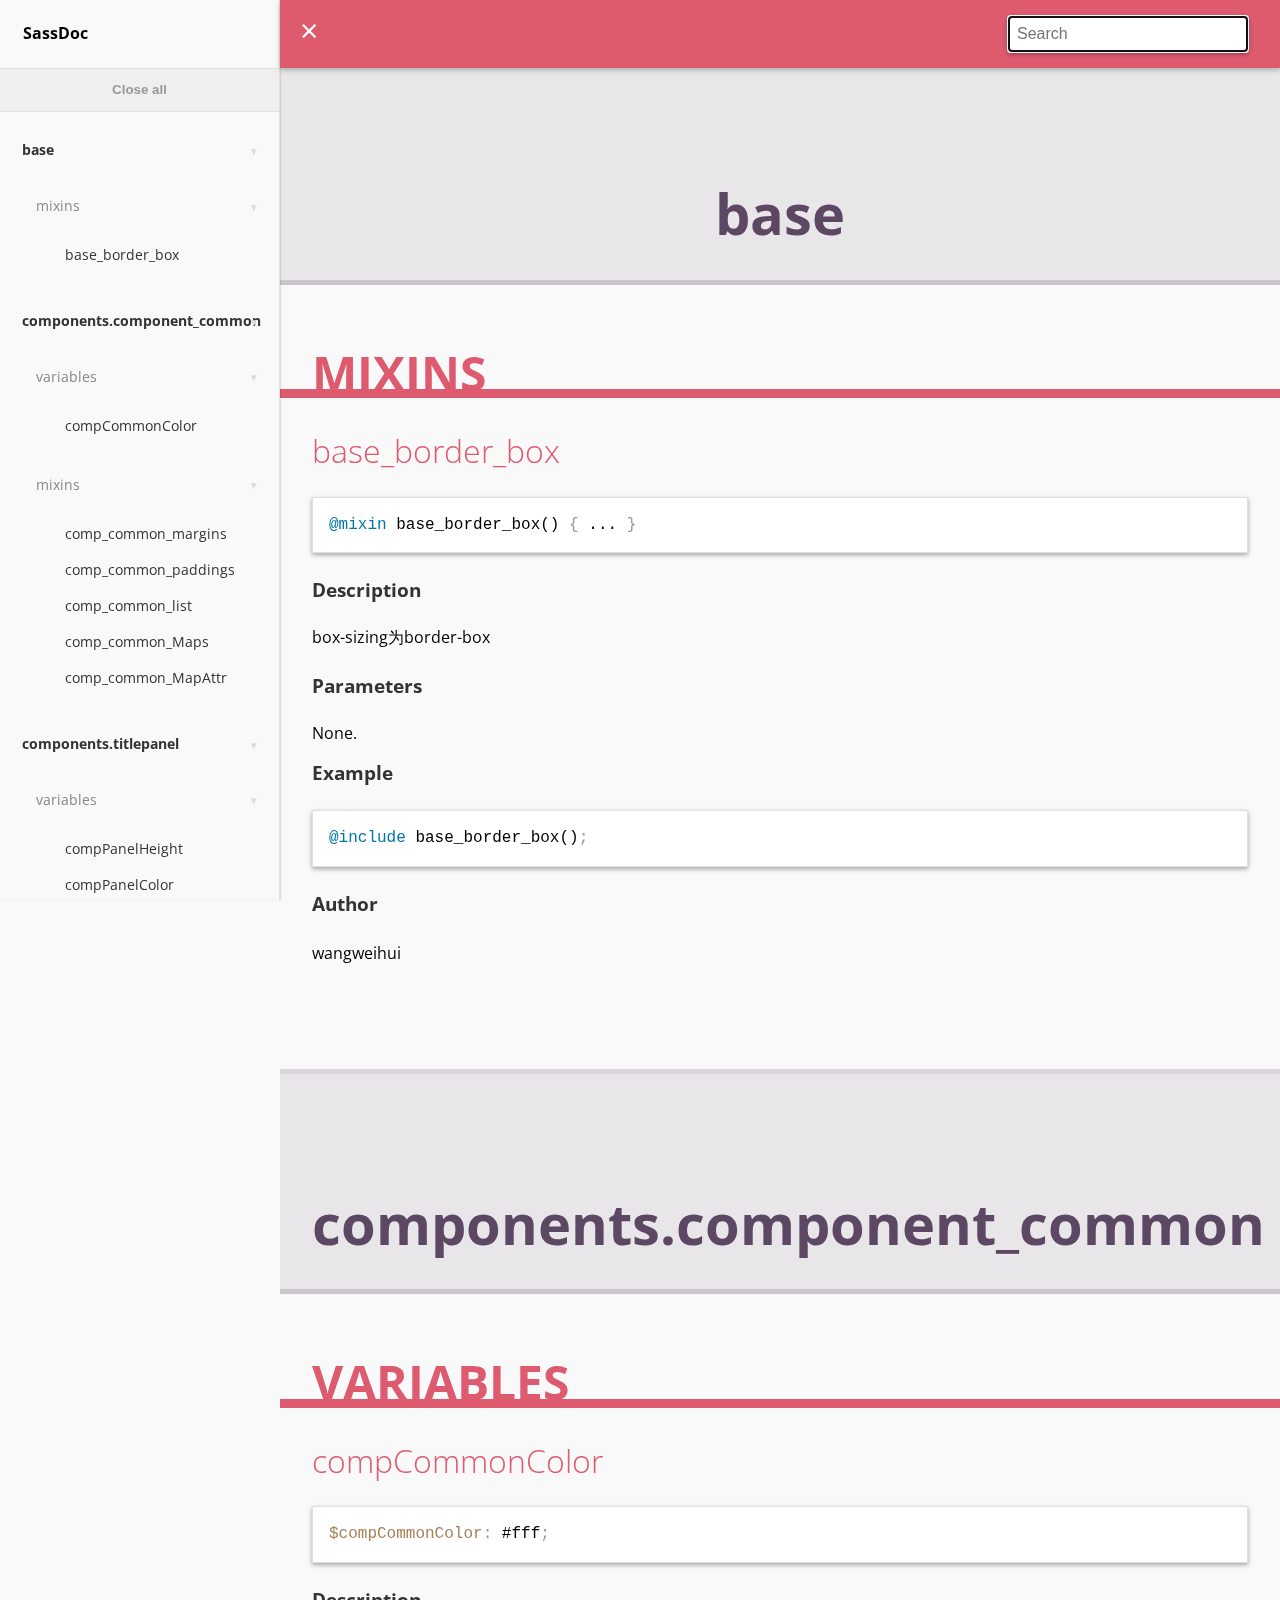
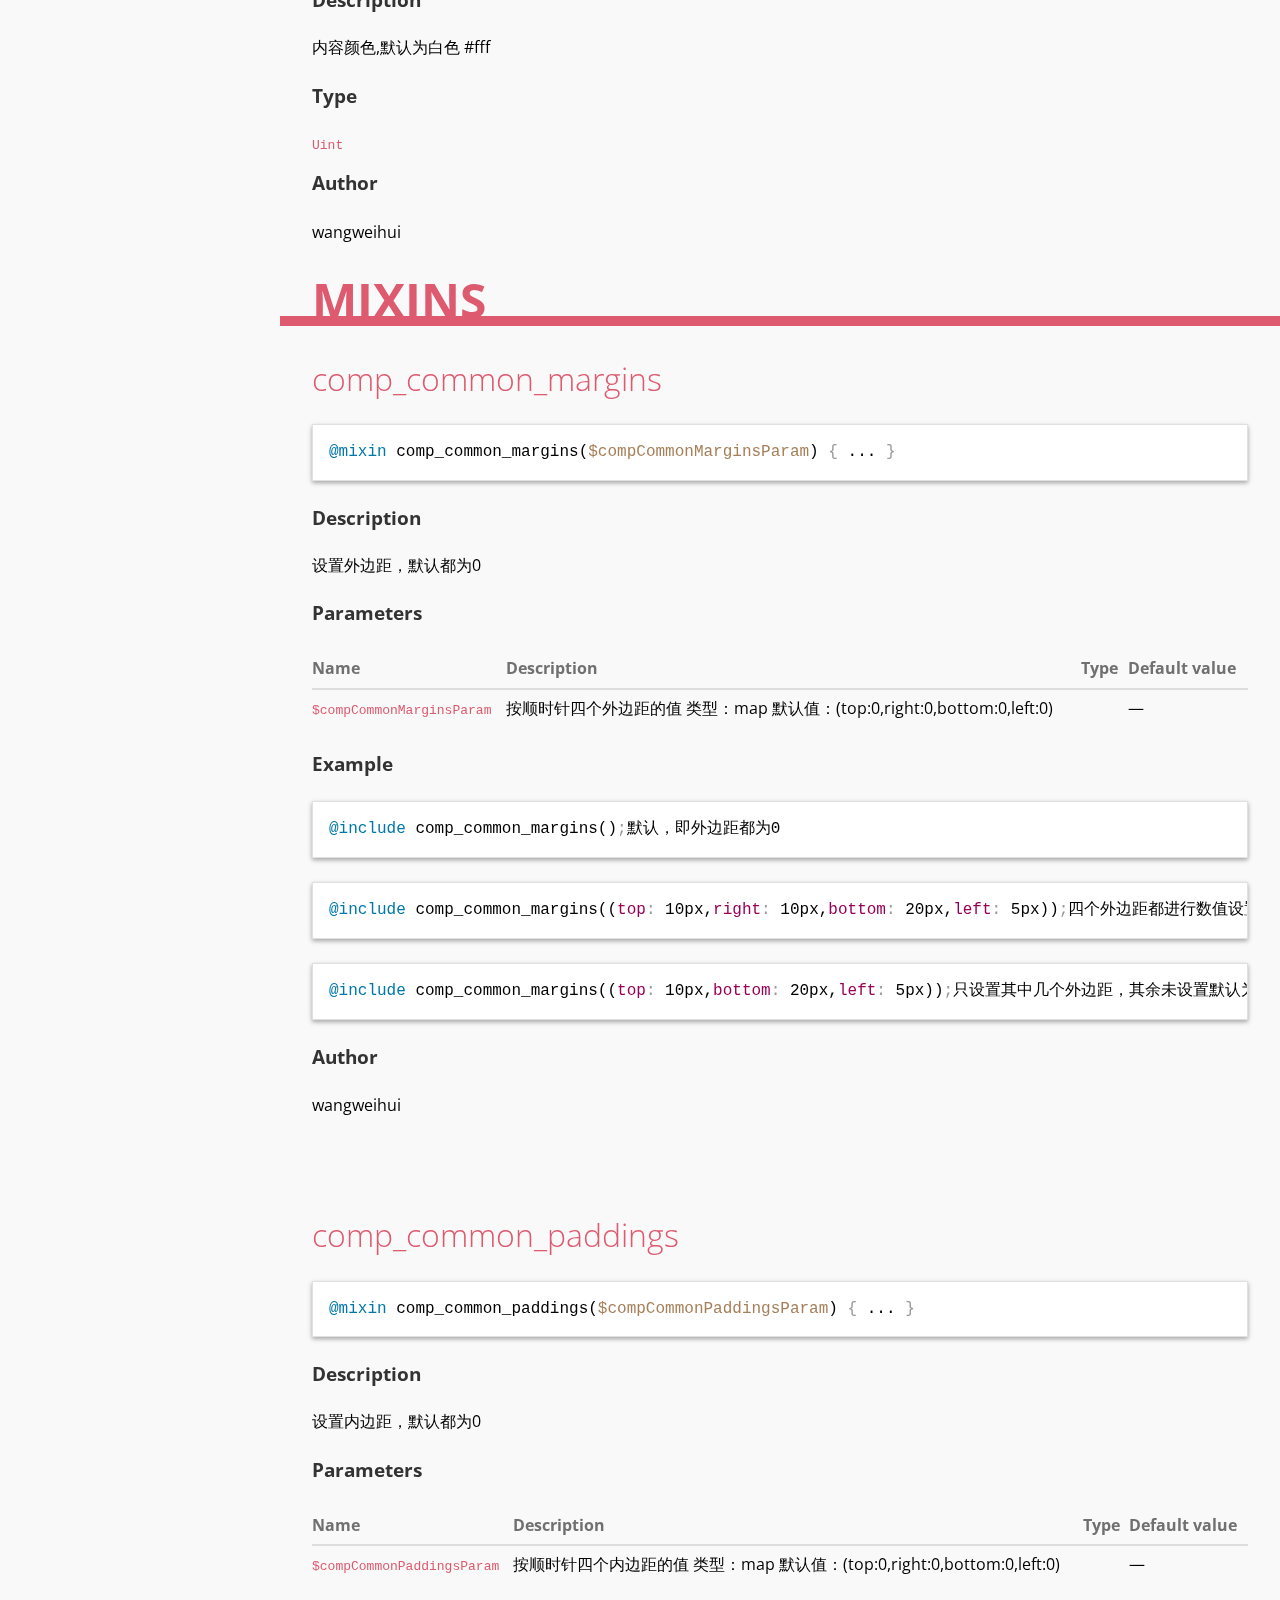
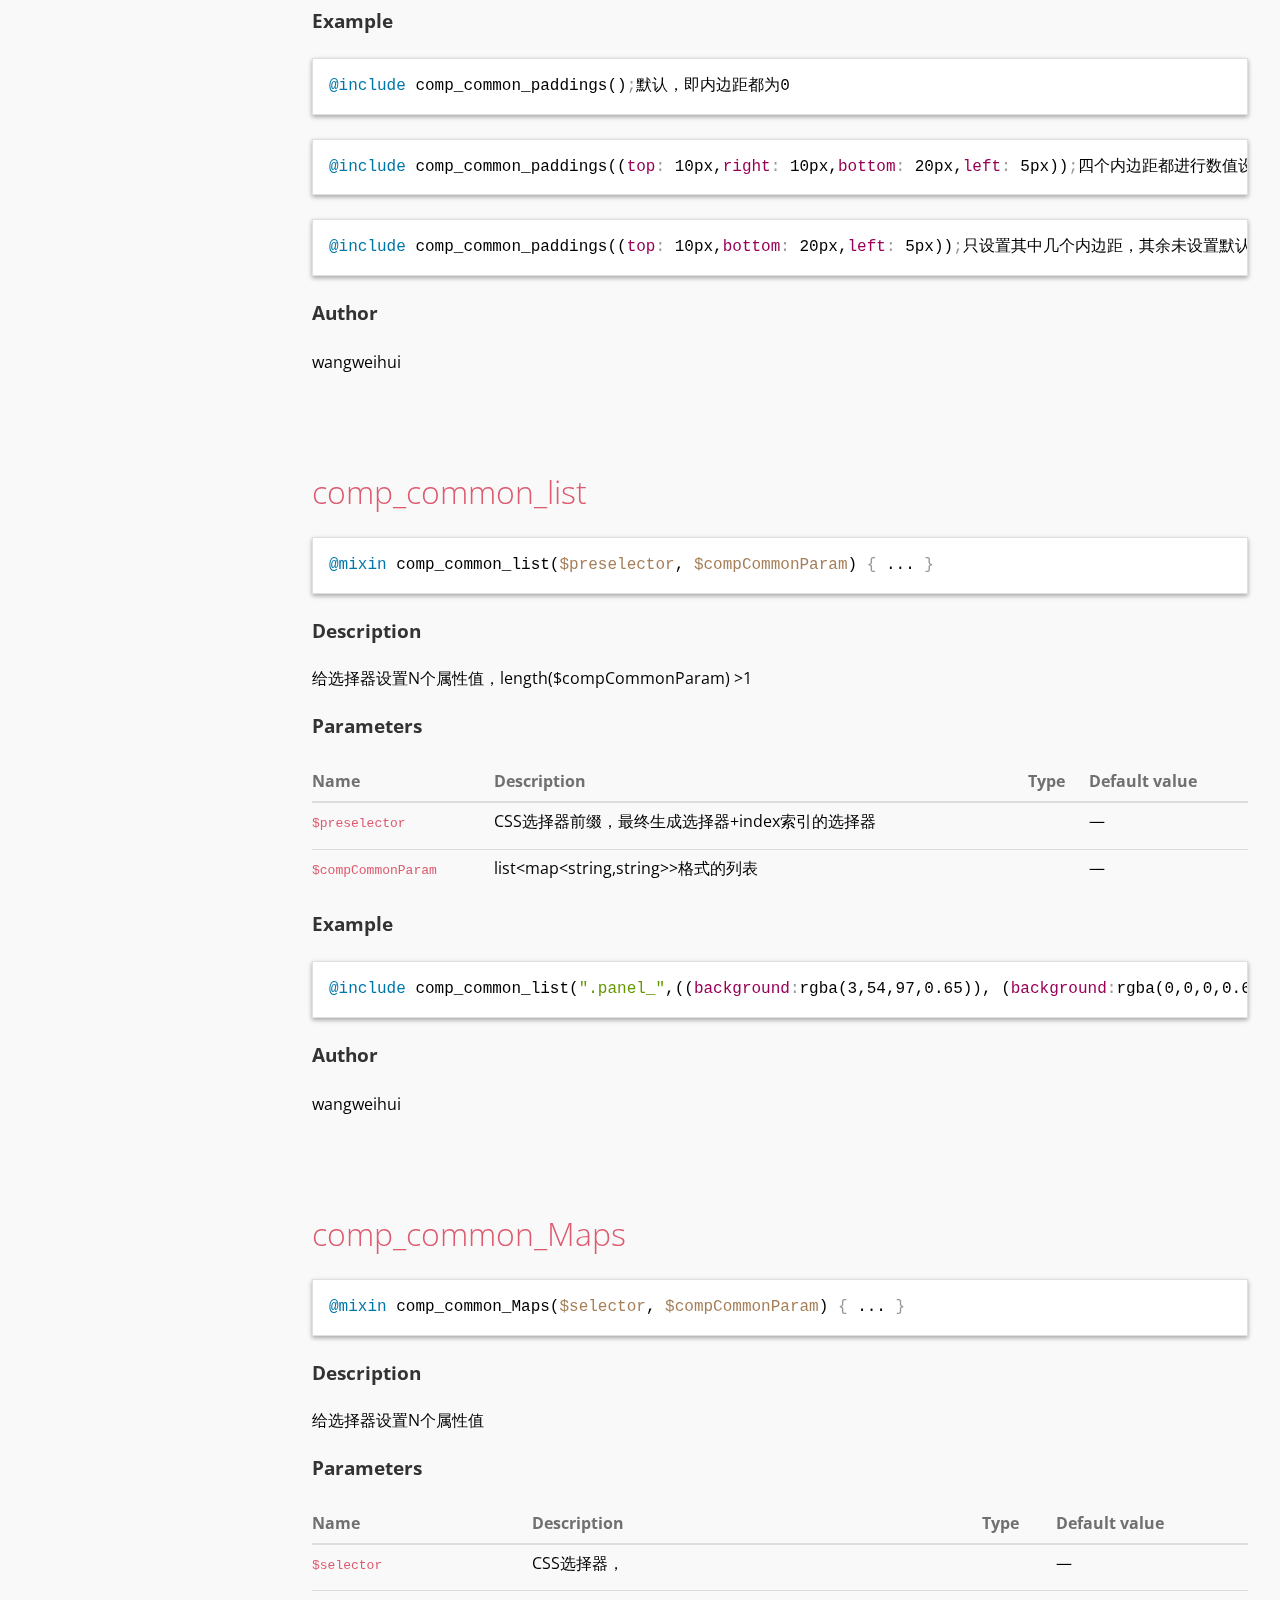
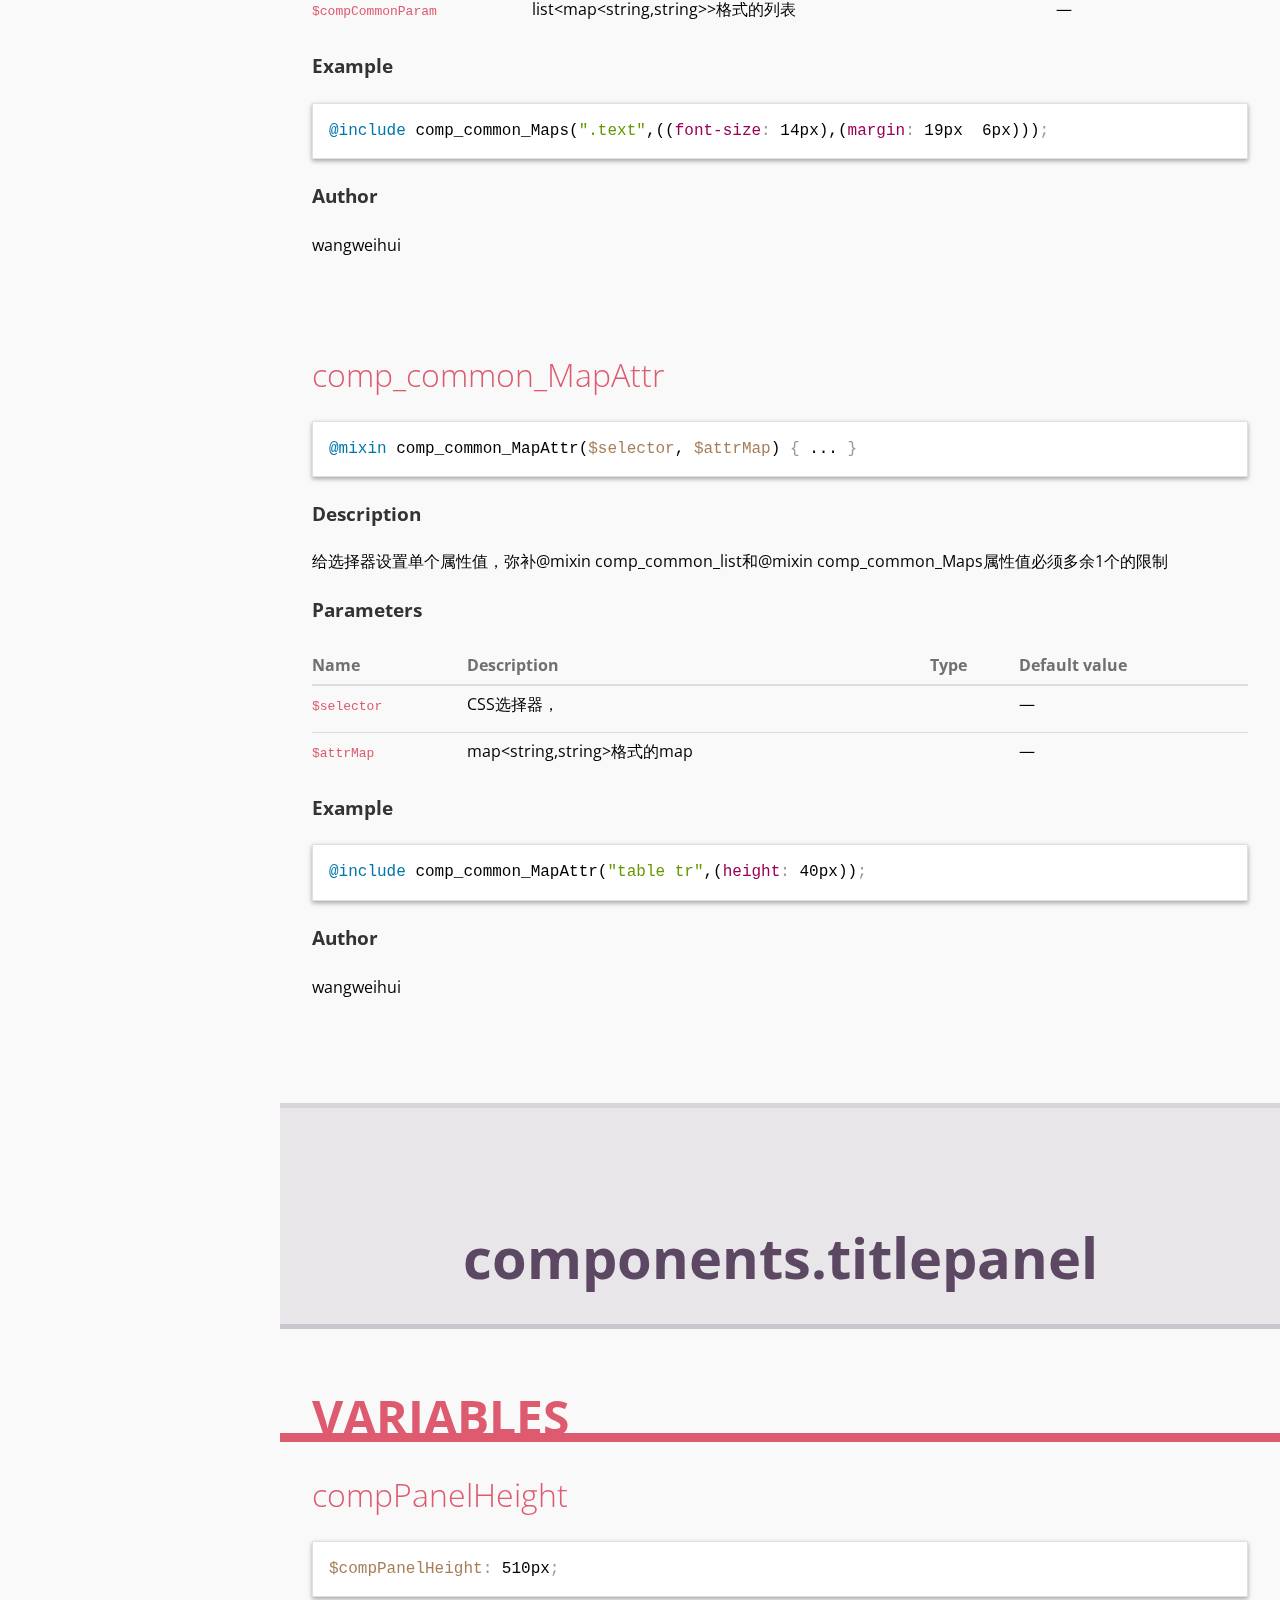
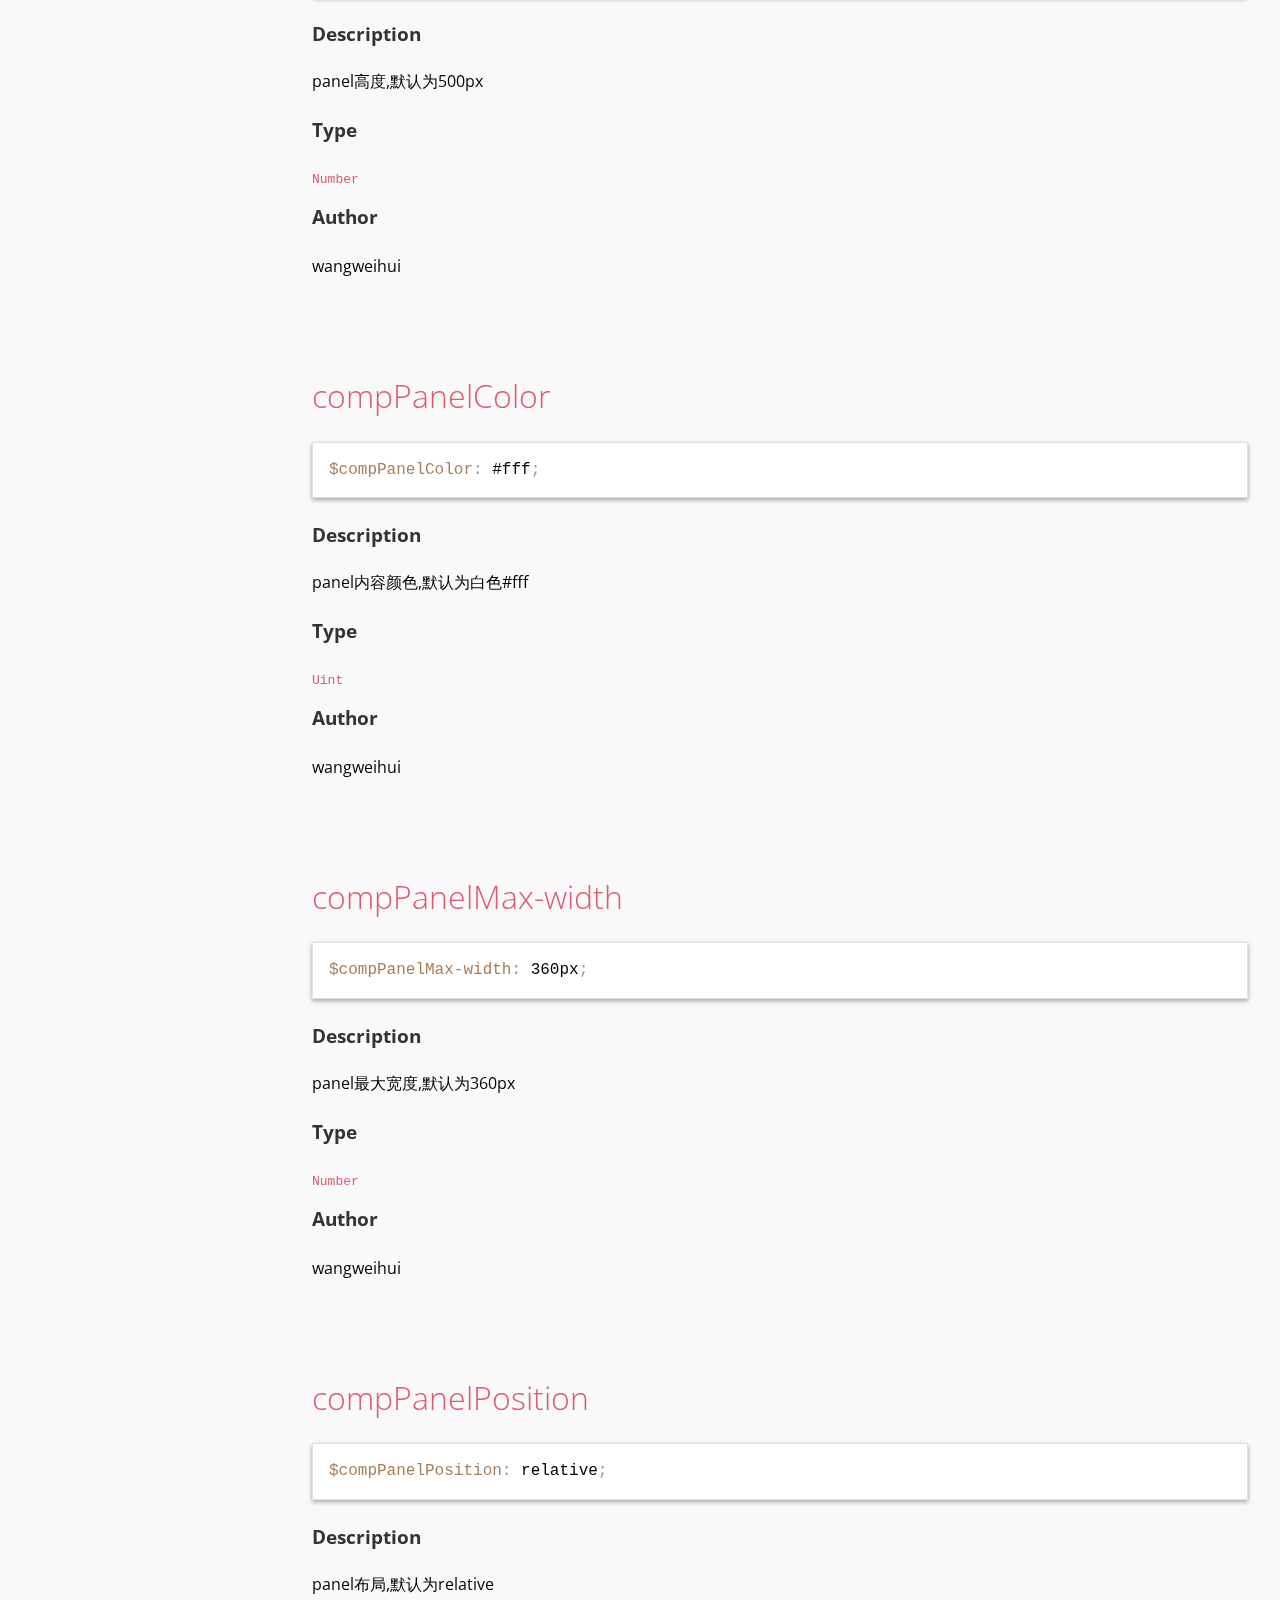
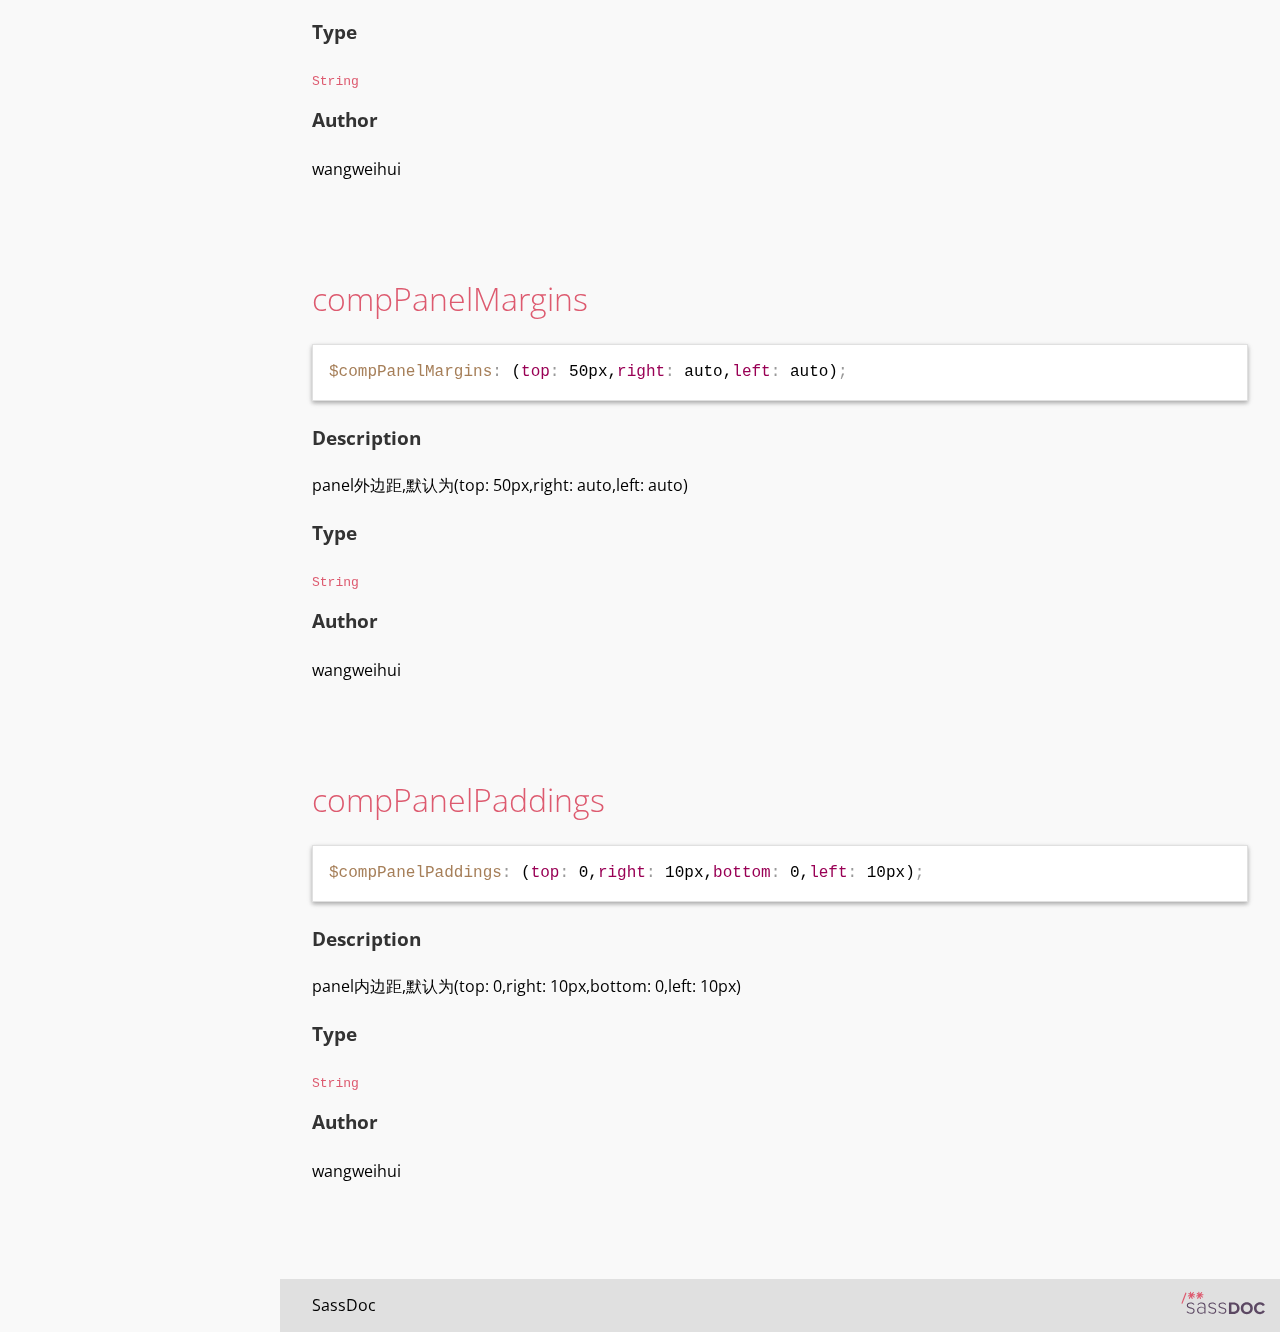
==== commit 6828d8e0: "添加了几个常用函数" ====
--- a/doc/index.html
+++ b/doc/index.html
@@ -1,4 +1,4 @@
-<!doctype html><html lang="en"><head><meta charset="utf-8"><title>SassDoc</title><link rel="stylesheet" href="assets/css/main.css"><link href="http://fonts.googleapis.com/css?family=Open+Sans:400,500,700" rel="stylesheet" type="text/css"><meta name="viewport" content="width=device-width"><meta content="IE=edge, chrome=1" http-equiv="X-UA-Compatible"><!-- Open Graph tags --><meta property="og:title" content="SassDoc - SassDoc"><meta property="og:type" content="website"><meta property="og:description" content="Release the docs!"><!-- Thanks to Sass-lang.com for the icons --><link href="assets/images/favicon.png" rel="shortcut icon"></head><body><aside class="sidebar" role="nav"><div class="sidebar__header"><h1 class="sidebar__title">SassDoc</h1></div><div class="sidebar__body"><button type="button" class="btn-toggle js-btn-toggle" data-alt="Open all">Close all</button><p class="sidebar__item sidebar__item--heading" data-slug="base"><a href="#base">base</a></p><div><p class="sidebar__item sidebar__item--sub-heading" data-slug="base-mixin"><a href="#base-mixin">mixins</a></p><ul class="list-unstyled"><li class="sidebar__item sassdoc__item" data-name="base_border_box" data-type="mixin"><a href="#mixin-base_border_box">base_border_box</a></li></ul></div><p class="sidebar__item sidebar__item--heading" data-slug="components.component_common"><a href="#components.component_common">components.component_common</a></p><div><p class="sidebar__item sidebar__item--sub-heading" data-slug="components.component_common-variable"><a href="#components.component_common-variable">variables</a></p><ul class="list-unstyled"><li class="sidebar__item sassdoc__item" data-name="compCommonColor" data-type="variable"><a href="#variable-compCommonColor">compCommonColor</a></li></ul><p class="sidebar__item sidebar__item--sub-heading" data-slug="components.component_common-mixin"><a href="#components.component_common-mixin">mixins</a></p><ul class="list-unstyled"><li class="sidebar__item sassdoc__item" data-name="comp_common_margins" data-type="mixin"><a href="#mixin-comp_common_margins">comp_common_margins</a></li><li class="sidebar__item sassdoc__item" data-name="comp_common_paddings" data-type="mixin"><a href="#mixin-comp_common_paddings">comp_common_paddings</a></li></ul></div><p class="sidebar__item sidebar__item--heading" data-slug="components.titlepanel"><a href="#components.titlepanel">components.titlepanel</a></p><div><p class="sidebar__item sidebar__item--sub-heading" data-slug="components.titlepanel-variable"><a href="#components.titlepanel-variable">variables</a></p><ul class="list-unstyled"><li class="sidebar__item sassdoc__item" data-name="compPanelHeight" data-type="variable"><a href="#variable-compPanelHeight">compPanelHeight</a></li></ul></div></div></aside><article class="main" role="main"><header class="header" role="banner"><div class="container"><div class="sassdoc__searchbar searchbar"><label for="js-search-input" class="visually-hidden">Search</label><div class="searchbar__form" id="js-search"><input name="search" type="search" class="searchbar__field" autocomplete="off" autofocus id="js-search-input" placeholder="Search"><ul class="searchbar__suggestions" id="js-search-suggestions"></ul></div></div></div></header><section class="main__section"><h1 class="main__heading" id="base"><div class="container">base</div></h1><section class="main__sub-section" id="base-mixin"><h2 class="main__heading--secondary"><div class="container">mixins</div></h2><section class="main__item container item" id="mixin-base_border_box"><h3 class="item__heading"><a class="item__name" href="#mixin-base_border_box">base_border_box</a></h3><div class="item__code-wrapper"><pre class="item__code item__code--togglable language-scss" data-current-state="collapsed" data-expanded="@mixin base_border_box() { 
+<!doctype html><html lang="en"><head><meta charset="utf-8"><title>SassDoc</title><link rel="stylesheet" href="assets/css/main.css"><link href="http://fonts.googleapis.com/css?family=Open+Sans:400,500,700" rel="stylesheet" type="text/css"><meta name="viewport" content="width=device-width"><meta content="IE=edge, chrome=1" http-equiv="X-UA-Compatible"><!-- Open Graph tags --><meta property="og:title" content="SassDoc - SassDoc"><meta property="og:type" content="website"><meta property="og:description" content="Release the docs!"><!-- Thanks to Sass-lang.com for the icons --><link href="assets/images/favicon.png" rel="shortcut icon"></head><body><aside class="sidebar" role="nav"><div class="sidebar__header"><h1 class="sidebar__title">SassDoc</h1></div><div class="sidebar__body"><button type="button" class="btn-toggle js-btn-toggle" data-alt="Open all">Close all</button><p class="sidebar__item sidebar__item--heading" data-slug="base"><a href="#base">base</a></p><div><p class="sidebar__item sidebar__item--sub-heading" data-slug="base-mixin"><a href="#base-mixin">mixins</a></p><ul class="list-unstyled"><li class="sidebar__item sassdoc__item" data-name="base_border_box" data-type="mixin"><a href="#mixin-base_border_box">base_border_box</a></li></ul></div><p class="sidebar__item sidebar__item--heading" data-slug="components.component_common"><a href="#components.component_common">components.component_common</a></p><div><p class="sidebar__item sidebar__item--sub-heading" data-slug="components.component_common-variable"><a href="#components.component_common-variable">variables</a></p><ul class="list-unstyled"><li class="sidebar__item sassdoc__item" data-name="compCommonColor" data-type="variable"><a href="#variable-compCommonColor">compCommonColor</a></li></ul><p class="sidebar__item sidebar__item--sub-heading" data-slug="components.component_common-mixin"><a href="#components.component_common-mixin">mixins</a></p><ul class="list-unstyled"><li class="sidebar__item sassdoc__item" data-name="comp_common_margins" data-type="mixin"><a href="#mixin-comp_common_margins">comp_common_margins</a></li><li class="sidebar__item sassdoc__item" data-name="comp_common_paddings" data-type="mixin"><a href="#mixin-comp_common_paddings">comp_common_paddings</a></li><li class="sidebar__item sassdoc__item" data-name="comp_common_list" data-type="mixin"><a href="#mixin-comp_common_list">comp_common_list</a></li><li class="sidebar__item sassdoc__item" data-name="comp_common_Maps" data-type="mixin"><a href="#mixin-comp_common_Maps">comp_common_Maps</a></li><li class="sidebar__item sassdoc__item" data-name="comp_common_MapAttr" data-type="mixin"><a href="#mixin-comp_common_MapAttr">comp_common_MapAttr</a></li></ul></div><p class="sidebar__item sidebar__item--heading" data-slug="components.titlepanel"><a href="#components.titlepanel">components.titlepanel</a></p><div><p class="sidebar__item sidebar__item--sub-heading" data-slug="components.titlepanel-variable"><a href="#components.titlepanel-variable">variables</a></p><ul class="list-unstyled"><li class="sidebar__item sassdoc__item" data-name="compPanelHeight" data-type="variable"><a href="#variable-compPanelHeight">compPanelHeight</a></li><li class="sidebar__item sassdoc__item" data-name="compPanelColor" data-type="variable"><a href="#variable-compPanelColor">compPanelColor</a></li><li class="sidebar__item sassdoc__item" data-name="compPanelMax-width" data-type="variable"><a href="#variable-compPanelMax-width">compPanelMax-width</a></li><li class="sidebar__item sassdoc__item" data-name="compPanelPosition" data-type="variable"><a href="#variable-compPanelPosition">compPanelPosition</a></li><li class="sidebar__item sassdoc__item" data-name="compPanelMargins" data-type="variable"><a href="#variable-compPanelMargins">compPanelMargins</a></li><li class="sidebar__item sassdoc__item" data-name="compPanelPaddings" data-type="variable"><a href="#variable-compPanelPaddings">compPanelPaddings</a></li></ul></div></div></aside><article class="main" role="main"><header class="header" role="banner"><div class="container"><div class="sassdoc__searchbar searchbar"><label for="js-search-input" class="visually-hidden">Search</label><div class="searchbar__form" id="js-search"><input name="search" type="search" class="searchbar__field" autocomplete="off" autofocus id="js-search-input" placeholder="Search"><ul class="searchbar__suggestions" id="js-search-suggestions"></ul></div></div></div></header><section class="main__section"><h1 class="main__heading" id="base"><div class="container">base</div></h1><section class="main__sub-section" id="base-mixin"><h2 class="main__heading--secondary"><div class="container">mixins</div></h2><section class="main__item container item" id="mixin-base_border_box"><h3 class="item__heading"><a class="item__name" href="#mixin-base_border_box">base_border_box</a></h3><div class="item__code-wrapper"><pre class="item__code item__code--togglable language-scss" data-current-state="collapsed" data-expanded="@mixin base_border_box() { 
     -webkit-box-sizing: border-box;
     -moz-box-sizing: border-box;
     -moz-box-sizing: border-box;
@@ -11,6 +11,42 @@
  }" data-collapsed="@mixin comp_common_margins($compCommonMarginsParam) { ... }"><code>@mixin comp_common_margins($compCommonMarginsParam) { ... }</code></pre></div><h3 class="item__sub-heading">Description</h3><div class="item__description"><p>设置外边距，默认都为0</p></div><h3 class="item__sub-heading">Parameters</h3><table class="item__parameters"><thead><tr><th scope="col"><span class="visually-hidden">parameter</span>Name</th><th scope="col"><span class="visually-hidden">parameter</span>Description</th><th scope="col"><span class="visually-hidden">parameter</span>Type</th><th scope="col"><span class="visually-hidden">parameter</span>Default value</th></tr></thead><tbody><tr class="item__parameter"><th scope="row" data-label="name"><code>$compCommonMarginsParam</code></th><td data-label="desc"><p>按顺时针四个外边距的值 类型：map 默认值：(top:0,right:0,bottom:0,left:0)</p></td><td data-label="type"><code></code></td><td data-label="default">&mdash;<span class="visually-hidden">none</span></td></tr></tbody></table><h3 class="item__sub-heading">Example</h3><div class="item__example example"><pre class="example__code language-scss"><code>@include comp_common_margins();默认，即外边距都为0</code></pre></div><div class="item__example example"><pre class="example__code language-scss"><code>@include comp_common_margins((top: 10px,right: 10px,bottom: 20px,left: 5px));四个外边距都进行数值设置</code></pre></div><div class="item__example example"><pre class="example__code language-scss"><code>@include comp_common_margins((top: 10px,bottom: 20px,left: 5px));只设置其中几个外边距，其余未设置默认为0</code></pre></div><h3 class="item__sub-heading">Author</h3><ul class="list-unstyled"><li><p>wangweihui</p></li></ul></section><section class="main__item container item" id="mixin-comp_common_paddings"><h3 class="item__heading"><a class="item__name" href="#mixin-comp_common_paddings">comp_common_paddings</a></h3><div class="item__code-wrapper"><pre class="item__code item__code--togglable language-scss" data-current-state="collapsed" data-expanded="@mixin comp_common_paddings($compCommonPaddingsParam) { 
     @each $paddingPosition,$paddingValue in $compCommonPaddingsParam
     {
-        margin-#{$paddingPosition}: $paddingValue;
+        padding-#{$paddingPosition}: $paddingValue;
     }
- }" data-collapsed="@mixin comp_common_paddings($compCommonPaddingsParam) { ... }"><code>@mixin comp_common_paddings($compCommonPaddingsParam) { ... }</code></pre></div><h3 class="item__sub-heading">Description</h3><div class="item__description"><p>设置内边距，默认都为0</p></div><h3 class="item__sub-heading">Parameters</h3><table class="item__parameters"><thead><tr><th scope="col"><span class="visually-hidden">parameter</span>Name</th><th scope="col"><span class="visually-hidden">parameter</span>Description</th><th scope="col"><span class="visually-hidden">parameter</span>Type</th><th scope="col"><span class="visually-hidden">parameter</span>Default value</th></tr></thead><tbody><tr class="item__parameter"><th scope="row" data-label="name"><code>$compCommonPaddingsParam</code></th><td data-label="desc"><p>按顺时针四个内边距的值 类型：map 默认值：(top:0,right:0,bottom:0,left:0)</p></td><td data-label="type"><code></code></td><td data-label="default">&mdash;<span class="visually-hidden">none</span></td></tr></tbody></table><h3 class="item__sub-heading">Example</h3><div class="item__example example"><pre class="example__code language-scss"><code>@include comp_common_paddings();默认，即内边距都为0</code></pre></div><div class="item__example example"><pre class="example__code language-scss"><code>@include comp_common_paddings((top: 10px,right: 10px,bottom: 20px,left: 5px));四个内边距都进行数值设置</code></pre></div><div class="item__example example"><pre class="example__code language-scss"><code>@include comp_common_paddings((top: 10px,bottom: 20px,left: 5px));只设置其中几个内边距，其余未设置默认为0</code></pre></div><h3 class="item__sub-heading">Author</h3><ul class="list-unstyled"><li><p>wangweihui</p></li></ul></section></section></section><section class="main__section"><h1 class="main__heading" id="components.titlepanel"><div class="container">components.titlepanel</div></h1><section class="main__sub-section" id="components.titlepanel-variable"><h2 class="main__heading--secondary"><div class="container">variables</div></h2><section class="main__item container item" id="variable-compPanelHeight"><h3 class="item__heading"><a class="item__name" href="#variable-compPanelHeight">compPanelHeight</a></h3><div class="item__code-wrapper"><pre class="item__code language-scss"><code>$compPanelHeight: 500px;</code></pre></div><h3 class="item__sub-heading">Description</h3><div class="item__description"><p>panel高度,默认为500px</p></div><h3 class="item__sub-heading">Type</h3><p><code>Number</code></p><h3 class="item__sub-heading">Author</h3><ul class="list-unstyled"><li><p>wangweihui</p></li></ul></section></section></section><footer class="footer" role="contentinfo"><div class="container"><div class="footer__project-info project-info"><!-- Name and URL --><span class="project-info__name">SassDoc</span><!-- Version --><!-- License --></div><a class="footer__watermark" href="http://sassdoc.com"><img src="assets/images/logo_light_inline.svg" alt="SassDoc Logo"></a></div></footer></article><script src="http://ajax.googleapis.com/ajax/libs/jquery/2.1.1/jquery.min.js"></script><script>window.jQuery || document.write('<script src="assets/js/vendor/jquery.min.js"><\/script>')</script><script src="assets/js/main.min.js"></script></body></html>+ }" data-collapsed="@mixin comp_common_paddings($compCommonPaddingsParam) { ... }"><code>@mixin comp_common_paddings($compCommonPaddingsParam) { ... }</code></pre></div><h3 class="item__sub-heading">Description</h3><div class="item__description"><p>设置内边距，默认都为0</p></div><h3 class="item__sub-heading">Parameters</h3><table class="item__parameters"><thead><tr><th scope="col"><span class="visually-hidden">parameter</span>Name</th><th scope="col"><span class="visually-hidden">parameter</span>Description</th><th scope="col"><span class="visually-hidden">parameter</span>Type</th><th scope="col"><span class="visually-hidden">parameter</span>Default value</th></tr></thead><tbody><tr class="item__parameter"><th scope="row" data-label="name"><code>$compCommonPaddingsParam</code></th><td data-label="desc"><p>按顺时针四个内边距的值 类型：map 默认值：(top:0,right:0,bottom:0,left:0)</p></td><td data-label="type"><code></code></td><td data-label="default">&mdash;<span class="visually-hidden">none</span></td></tr></tbody></table><h3 class="item__sub-heading">Example</h3><div class="item__example example"><pre class="example__code language-scss"><code>@include comp_common_paddings();默认，即内边距都为0</code></pre></div><div class="item__example example"><pre class="example__code language-scss"><code>@include comp_common_paddings((top: 10px,right: 10px,bottom: 20px,left: 5px));四个内边距都进行数值设置</code></pre></div><div class="item__example example"><pre class="example__code language-scss"><code>@include comp_common_paddings((top: 10px,bottom: 20px,left: 5px));只设置其中几个内边距，其余未设置默认为0</code></pre></div><h3 class="item__sub-heading">Author</h3><ul class="list-unstyled"><li><p>wangweihui</p></li></ul></section><section class="main__item container item" id="mixin-comp_common_list"><h3 class="item__heading"><a class="item__name" href="#mixin-comp_common_list">comp_common_list</a></h3><div class="item__code-wrapper"><pre class="item__code item__code--togglable language-scss" data-current-state="collapsed" data-expanded="@mixin comp_common_list($preselector, $compCommonParam) { 
+    $num: length($compCommonParam);
+    @for $index from 1 through $num
+    {
+        $cssObj: nth($compCommonParam,$index);
+        
+        @each $cssAttr,$cssValue in $cssObj
+        {
+            #{$preselector}#{$index}
+            {
+                #{$cssAttr}:$cssValue;
+            }
+        }
+    }
+ }" data-collapsed="@mixin comp_common_list($preselector, $compCommonParam) { ... }"><code>@mixin comp_common_list($preselector, $compCommonParam) { ... }</code></pre></div><h3 class="item__sub-heading">Description</h3><div class="item__description"><p>给选择器设置N个属性值，length($compCommonParam) &gt;1</p></div><h3 class="item__sub-heading">Parameters</h3><table class="item__parameters"><thead><tr><th scope="col"><span class="visually-hidden">parameter</span>Name</th><th scope="col"><span class="visually-hidden">parameter</span>Description</th><th scope="col"><span class="visually-hidden">parameter</span>Type</th><th scope="col"><span class="visually-hidden">parameter</span>Default value</th></tr></thead><tbody><tr class="item__parameter"><th scope="row" data-label="name"><code>$preselector</code></th><td data-label="desc"><p>CSS选择器前缀，最终生成选择器+index索引的选择器</p></td><td data-label="type"><code></code></td><td data-label="default">&mdash;<span class="visually-hidden">none</span></td></tr><tr class="item__parameter"><th scope="row" data-label="name"><code>$compCommonParam</code></th><td data-label="desc"><p>list&lt;map&lt;string,string&gt;&gt;格式的列表</p></td><td data-label="type"><code></code></td><td data-label="default">&mdash;<span class="visually-hidden">none</span></td></tr></tbody></table><h3 class="item__sub-heading">Example</h3><div class="item__example example"><pre class="example__code language-scss"><code>@include comp_common_list(&quot;.panel_&quot;,((background:rgba(3,54,97,0.65)), (background:rgba(0,0,0,0.6))));给.panel_1,.panel_2设置背景颜色</code></pre></div><h3 class="item__sub-heading">Author</h3><ul class="list-unstyled"><li><p>wangweihui</p></li></ul></section><section class="main__item container item" id="mixin-comp_common_Maps"><h3 class="item__heading"><a class="item__name" href="#mixin-comp_common_Maps">comp_common_Maps</a></h3><div class="item__code-wrapper"><pre class="item__code item__code--togglable language-scss" data-current-state="collapsed" data-expanded="@mixin comp_common_Maps($selector, $compCommonParam) { 
+     #{$selector}
+     {
+        $num: length($compCommonParam);
+        @for $index from 1 through $num
+        {
+            $cssObj: nth($compCommonParam,$index);
+        
+            @each $cssAttr,$cssValue in $cssObj
+            {
+                  #{$cssAttr}:$cssValue;
+            }
+        }
+    }
+ }" data-collapsed="@mixin comp_common_Maps($selector, $compCommonParam) { ... }"><code>@mixin comp_common_Maps($selector, $compCommonParam) { ... }</code></pre></div><h3 class="item__sub-heading">Description</h3><div class="item__description"><p>给选择器设置N个属性值</p></div><h3 class="item__sub-heading">Parameters</h3><table class="item__parameters"><thead><tr><th scope="col"><span class="visually-hidden">parameter</span>Name</th><th scope="col"><span class="visually-hidden">parameter</span>Description</th><th scope="col"><span class="visually-hidden">parameter</span>Type</th><th scope="col"><span class="visually-hidden">parameter</span>Default value</th></tr></thead><tbody><tr class="item__parameter"><th scope="row" data-label="name"><code>$selector</code></th><td data-label="desc"><p>CSS选择器，</p></td><td data-label="type"><code></code></td><td data-label="default">&mdash;<span class="visually-hidden">none</span></td></tr><tr class="item__parameter"><th scope="row" data-label="name"><code>$compCommonParam</code></th><td data-label="desc"><p>list&lt;map&lt;string,string&gt;&gt;格式的列表</p></td><td data-label="type"><code></code></td><td data-label="default">&mdash;<span class="visually-hidden">none</span></td></tr></tbody></table><h3 class="item__sub-heading">Example</h3><div class="item__example example"><pre class="example__code language-scss"><code>@include comp_common_Maps(&quot;.text&quot;,((font-size: 14px),(margin: 19px  6px)));</code></pre></div><h3 class="item__sub-heading">Author</h3><ul class="list-unstyled"><li><p>wangweihui</p></li></ul></section><section class="main__item container item" id="mixin-comp_common_MapAttr"><h3 class="item__heading"><a class="item__name" href="#mixin-comp_common_MapAttr">comp_common_MapAttr</a></h3><div class="item__code-wrapper"><pre class="item__code item__code--togglable language-scss" data-current-state="collapsed" data-expanded="@mixin comp_common_MapAttr($selector, $attrMap) { 
+    #{$selector}
+    {
+         @each $cssAttr,$cssValue in $attrMap
+        {
+                #{$cssAttr}:$cssValue;
+        }
+    }
+ }" data-collapsed="@mixin comp_common_MapAttr($selector, $attrMap) { ... }"><code>@mixin comp_common_MapAttr($selector, $attrMap) { ... }</code></pre></div><h3 class="item__sub-heading">Description</h3><div class="item__description"><p>给选择器设置单个属性值，弥补@mixin comp_common_list和@mixin comp_common_Maps属性值必须多余1个的限制</p></div><h3 class="item__sub-heading">Parameters</h3><table class="item__parameters"><thead><tr><th scope="col"><span class="visually-hidden">parameter</span>Name</th><th scope="col"><span class="visually-hidden">parameter</span>Description</th><th scope="col"><span class="visually-hidden">parameter</span>Type</th><th scope="col"><span class="visually-hidden">parameter</span>Default value</th></tr></thead><tbody><tr class="item__parameter"><th scope="row" data-label="name"><code>$selector</code></th><td data-label="desc"><p>CSS选择器，</p></td><td data-label="type"><code></code></td><td data-label="default">&mdash;<span class="visually-hidden">none</span></td></tr><tr class="item__parameter"><th scope="row" data-label="name"><code>$attrMap</code></th><td data-label="desc"><p>map&lt;string,string&gt;格式的map</p></td><td data-label="type"><code></code></td><td data-label="default">&mdash;<span class="visually-hidden">none</span></td></tr></tbody></table><h3 class="item__sub-heading">Example</h3><div class="item__example example"><pre class="example__code language-scss"><code>@include comp_common_MapAttr(&quot;table tr&quot;,(height: 40px));</code></pre></div><h3 class="item__sub-heading">Author</h3><ul class="list-unstyled"><li><p>wangweihui</p></li></ul></section></section></section><section class="main__section"><h1 class="main__heading" id="components.titlepanel"><div class="container">components.titlepanel</div></h1><section class="main__sub-section" id="components.titlepanel-variable"><h2 class="main__heading--secondary"><div class="container">variables</div></h2><section class="main__item container item" id="variable-compPanelHeight"><h3 class="item__heading"><a class="item__name" href="#variable-compPanelHeight">compPanelHeight</a></h3><div class="item__code-wrapper"><pre class="item__code language-scss"><code>$compPanelHeight: 510px;</code></pre></div><h3 class="item__sub-heading">Description</h3><div class="item__description"><p>panel高度,默认为500px</p></div><h3 class="item__sub-heading">Type</h3><p><code>Number</code></p><h3 class="item__sub-heading">Author</h3><ul class="list-unstyled"><li><p>wangweihui</p></li></ul></section><section class="main__item container item" id="variable-compPanelColor"><h3 class="item__heading"><a class="item__name" href="#variable-compPanelColor">compPanelColor</a></h3><div class="item__code-wrapper"><pre class="item__code language-scss"><code>$compPanelColor: #fff;</code></pre></div><h3 class="item__sub-heading">Description</h3><div class="item__description"><p>panel内容颜色,默认为白色#fff</p></div><h3 class="item__sub-heading">Type</h3><p><code>Uint</code></p><h3 class="item__sub-heading">Author</h3><ul class="list-unstyled"><li><p>wangweihui</p></li></ul></section><section class="main__item container item" id="variable-compPanelMax-width"><h3 class="item__heading"><a class="item__name" href="#variable-compPanelMax-width">compPanelMax-width</a></h3><div class="item__code-wrapper"><pre class="item__code language-scss"><code>$compPanelMax-width: 360px;</code></pre></div><h3 class="item__sub-heading">Description</h3><div class="item__description"><p>panel最大宽度,默认为360px</p></div><h3 class="item__sub-heading">Type</h3><p><code>Number</code></p><h3 class="item__sub-heading">Author</h3><ul class="list-unstyled"><li><p>wangweihui</p></li></ul></section><section class="main__item container item" id="variable-compPanelPosition"><h3 class="item__heading"><a class="item__name" href="#variable-compPanelPosition">compPanelPosition</a></h3><div class="item__code-wrapper"><pre class="item__code language-scss"><code>$compPanelPosition: relative;</code></pre></div><h3 class="item__sub-heading">Description</h3><div class="item__description"><p>panel布局,默认为relative</p></div><h3 class="item__sub-heading">Type</h3><p><code>String</code></p><h3 class="item__sub-heading">Author</h3><ul class="list-unstyled"><li><p>wangweihui</p></li></ul></section><section class="main__item container item" id="variable-compPanelMargins"><h3 class="item__heading"><a class="item__name" href="#variable-compPanelMargins">compPanelMargins</a></h3><div class="item__code-wrapper"><pre class="item__code language-scss"><code>$compPanelMargins: (top: 50px,right: auto,left: auto);</code></pre></div><h3 class="item__sub-heading">Description</h3><div class="item__description"><p>panel外边距,默认为(top: 50px,right: auto,left: auto)</p></div><h3 class="item__sub-heading">Type</h3><p><code>String</code></p><h3 class="item__sub-heading">Author</h3><ul class="list-unstyled"><li><p>wangweihui</p></li></ul></section><section class="main__item container item" id="variable-compPanelPaddings"><h3 class="item__heading"><a class="item__name" href="#variable-compPanelPaddings">compPanelPaddings</a></h3><div class="item__code-wrapper"><pre class="item__code language-scss"><code>$compPanelPaddings: (top: 0,right: 10px,bottom: 0,left: 10px);</code></pre></div><h3 class="item__sub-heading">Description</h3><div class="item__description"><p>panel内边距,默认为(top: 0,right: 10px,bottom: 0,left: 10px)</p></div><h3 class="item__sub-heading">Type</h3><p><code>String</code></p><h3 class="item__sub-heading">Author</h3><ul class="list-unstyled"><li><p>wangweihui</p></li></ul></section></section></section><footer class="footer" role="contentinfo"><div class="container"><div class="footer__project-info project-info"><!-- Name and URL --><span class="project-info__name">SassDoc</span><!-- Version --><!-- License --></div><a class="footer__watermark" href="http://sassdoc.com"><img src="assets/images/logo_light_inline.svg" alt="SassDoc Logo"></a></div></footer></article><script src="http://ajax.googleapis.com/ajax/libs/jquery/2.1.1/jquery.min.js"></script><script>window.jQuery || document.write('<script src="assets/js/vendor/jquery.min.js"><\/script>')</script><script src="assets/js/main.min.js"></script></body></html>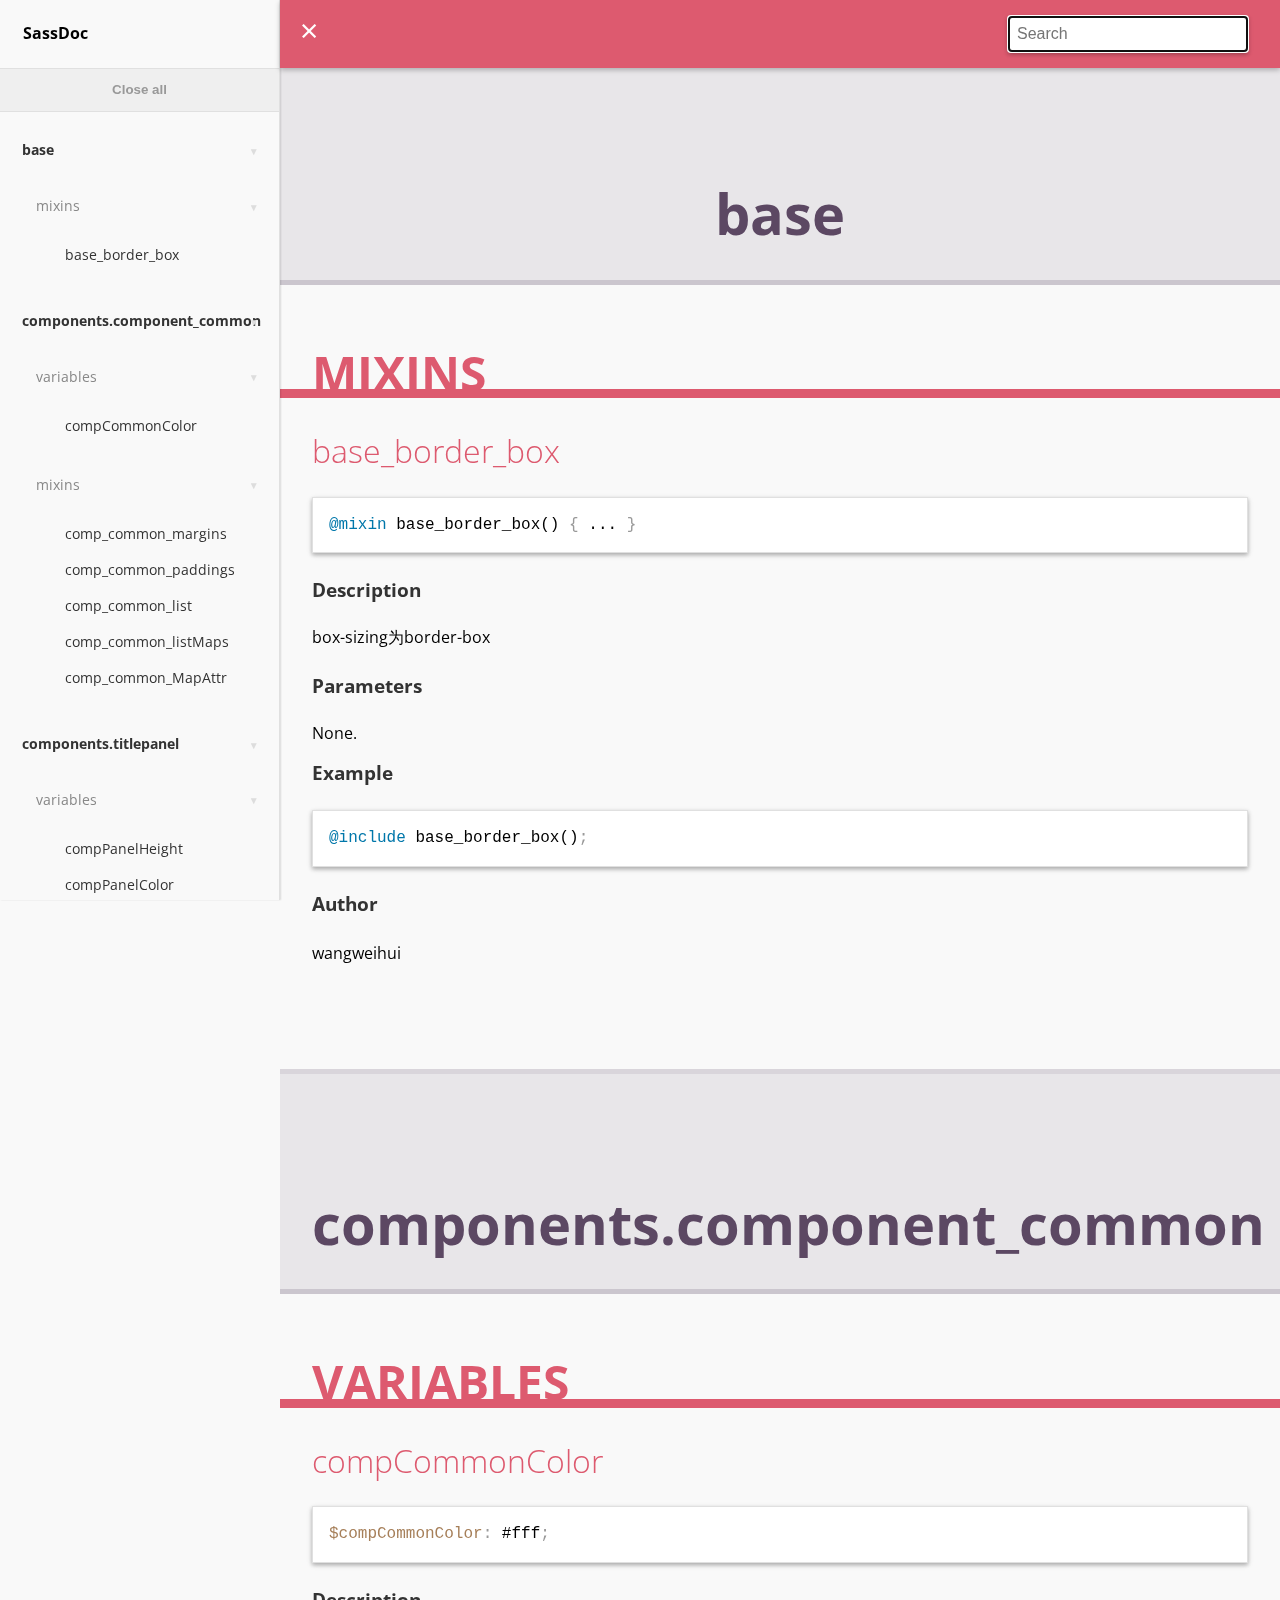
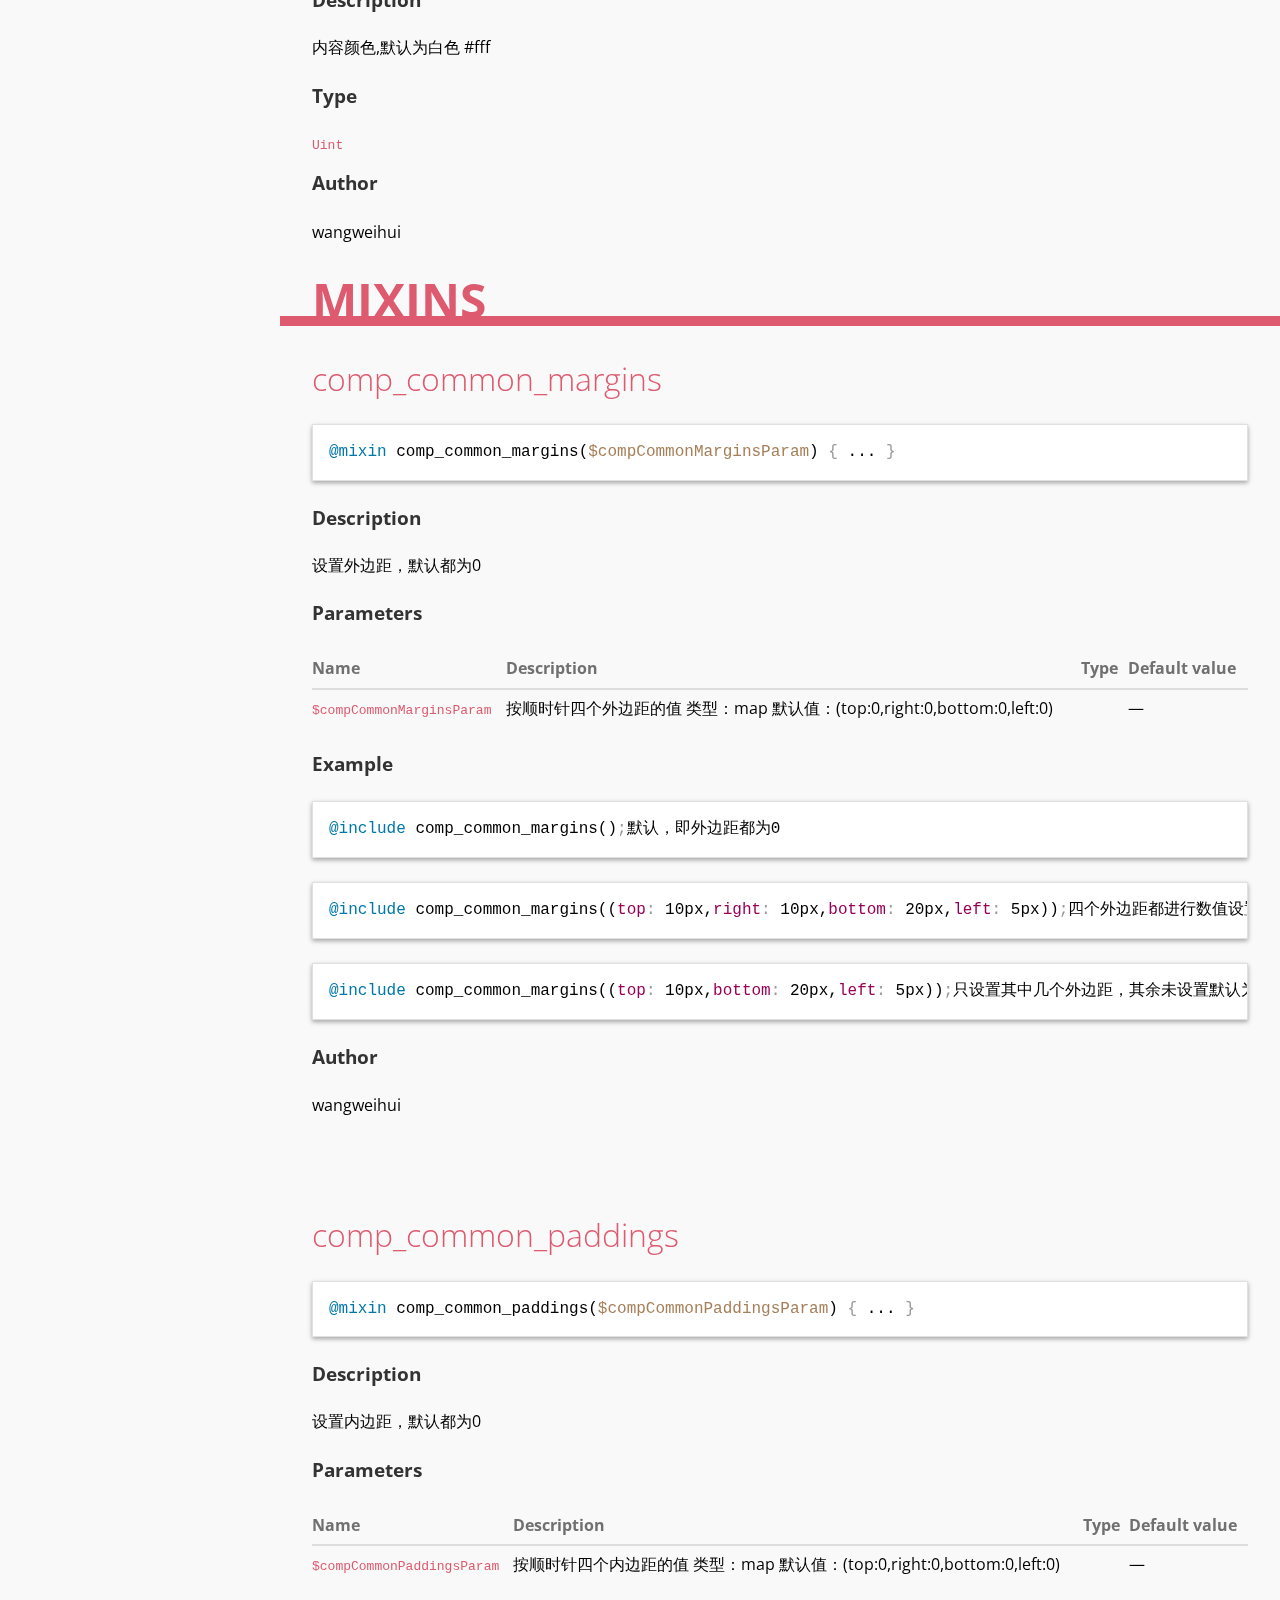
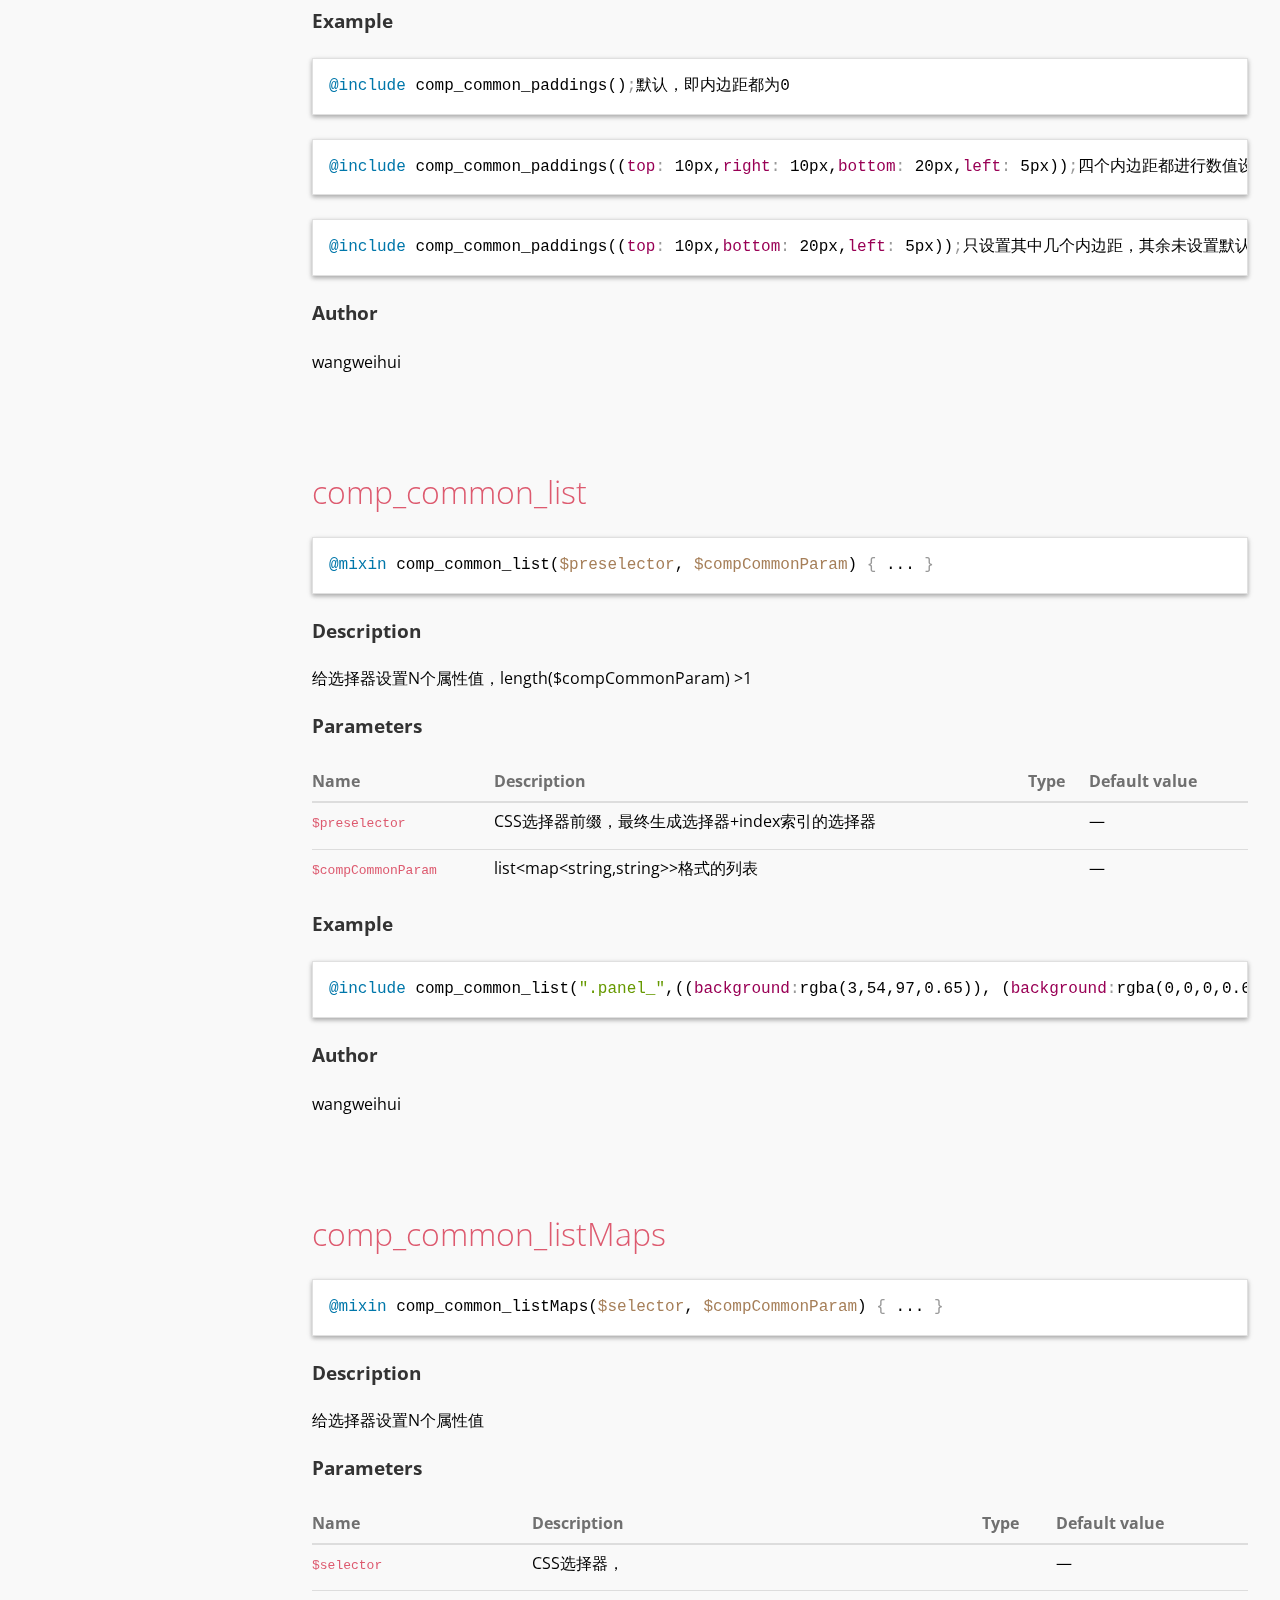
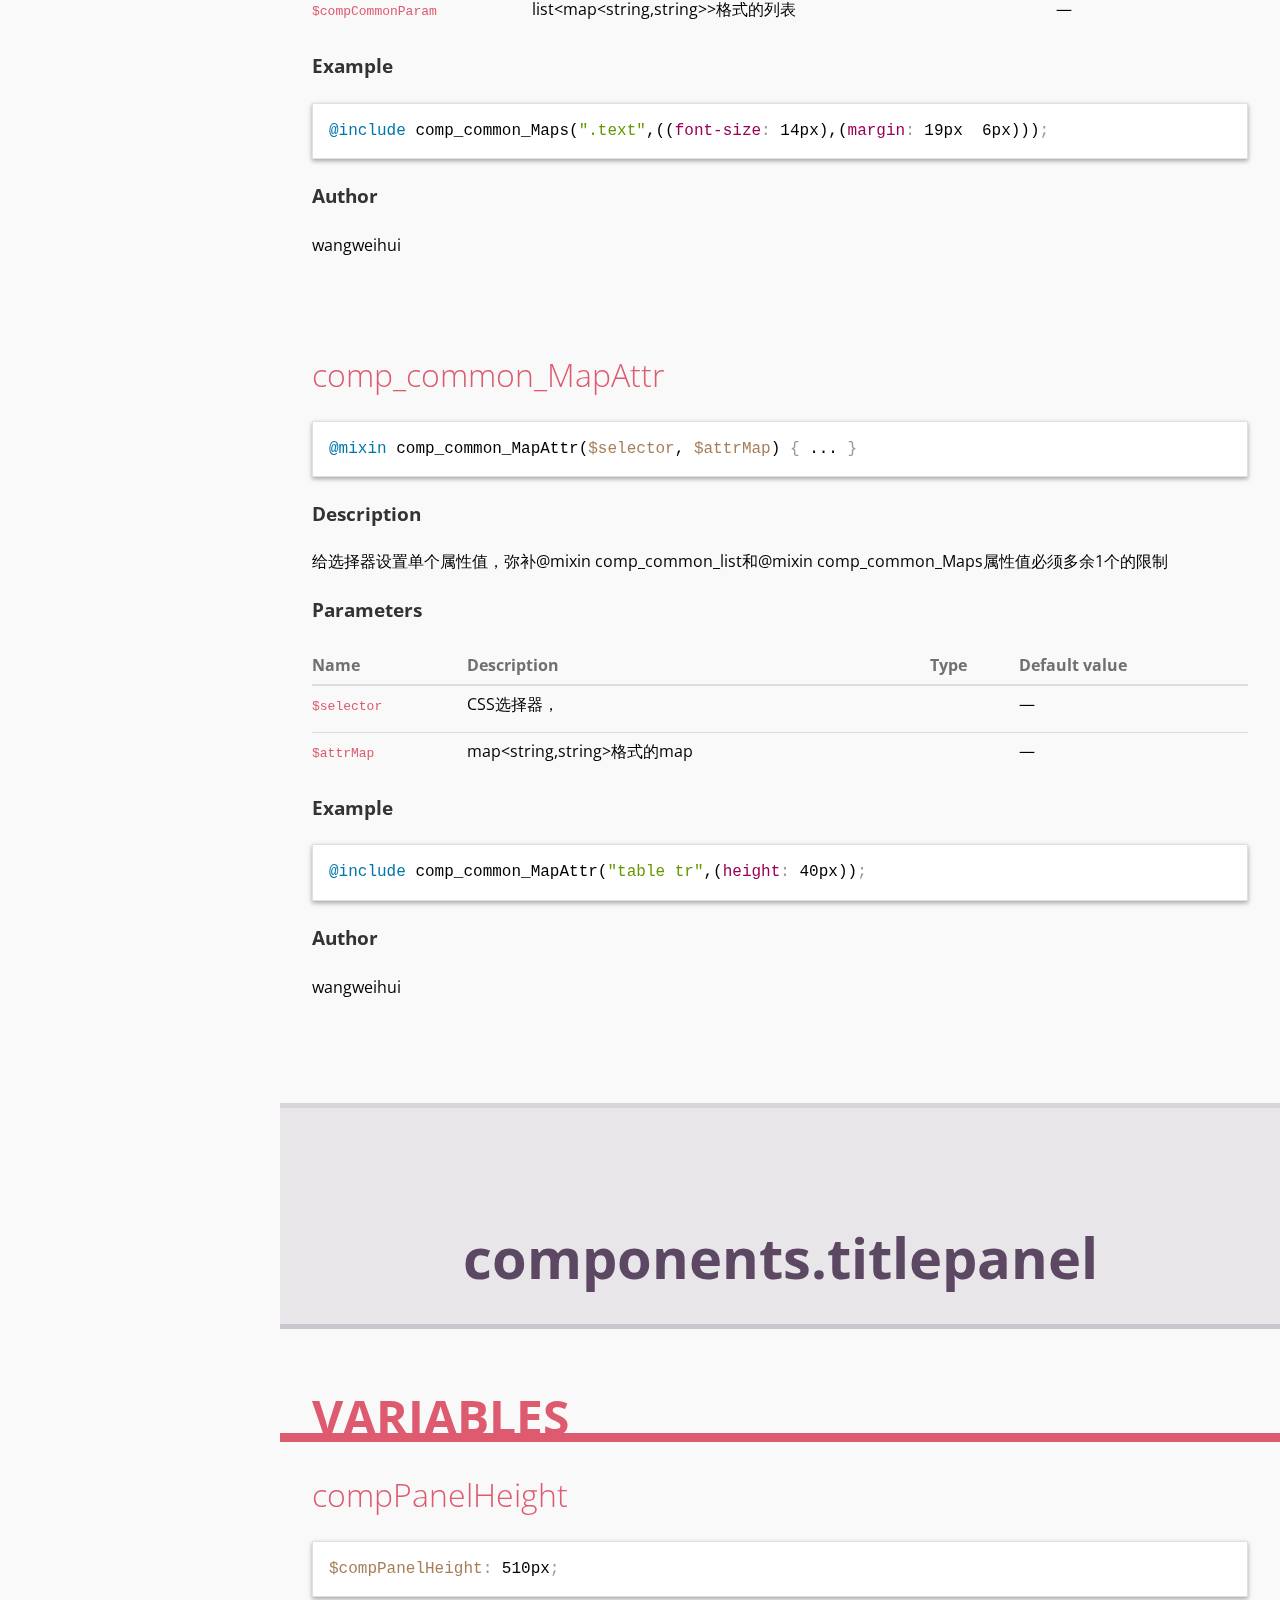
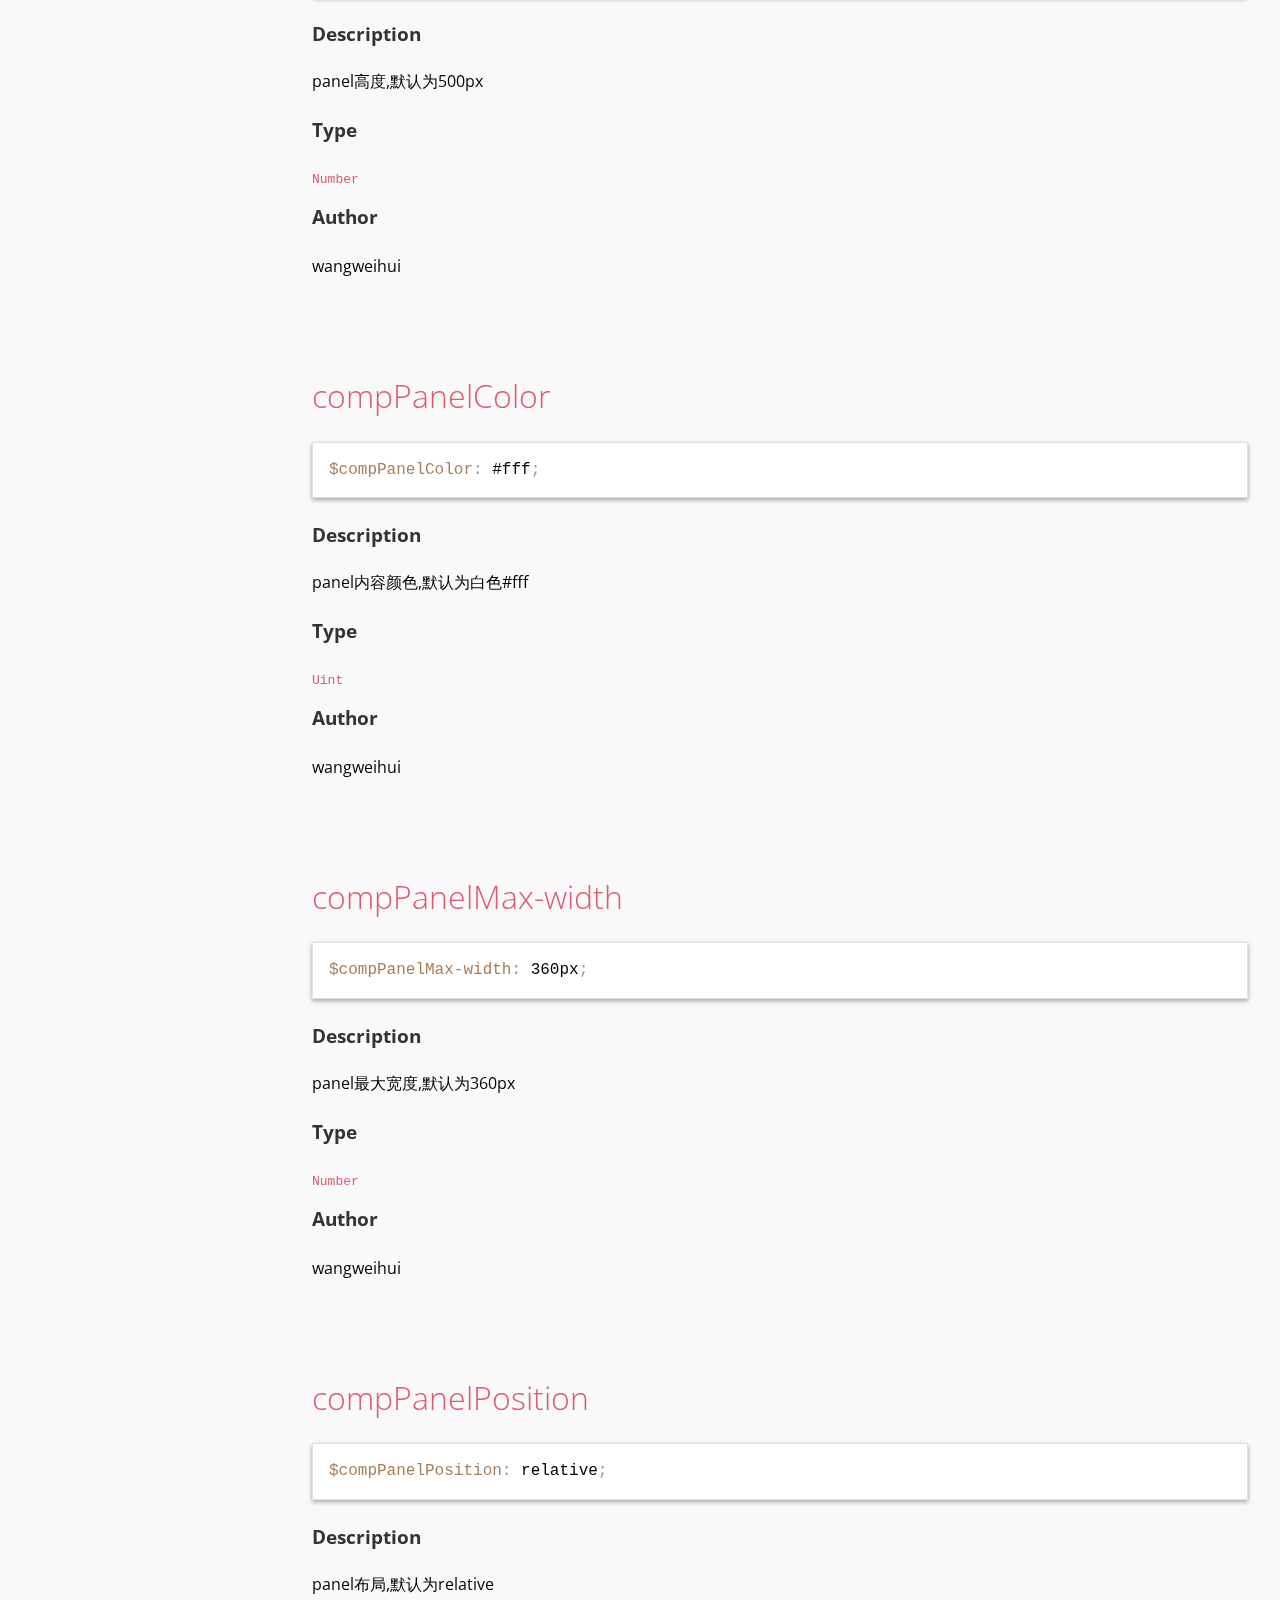
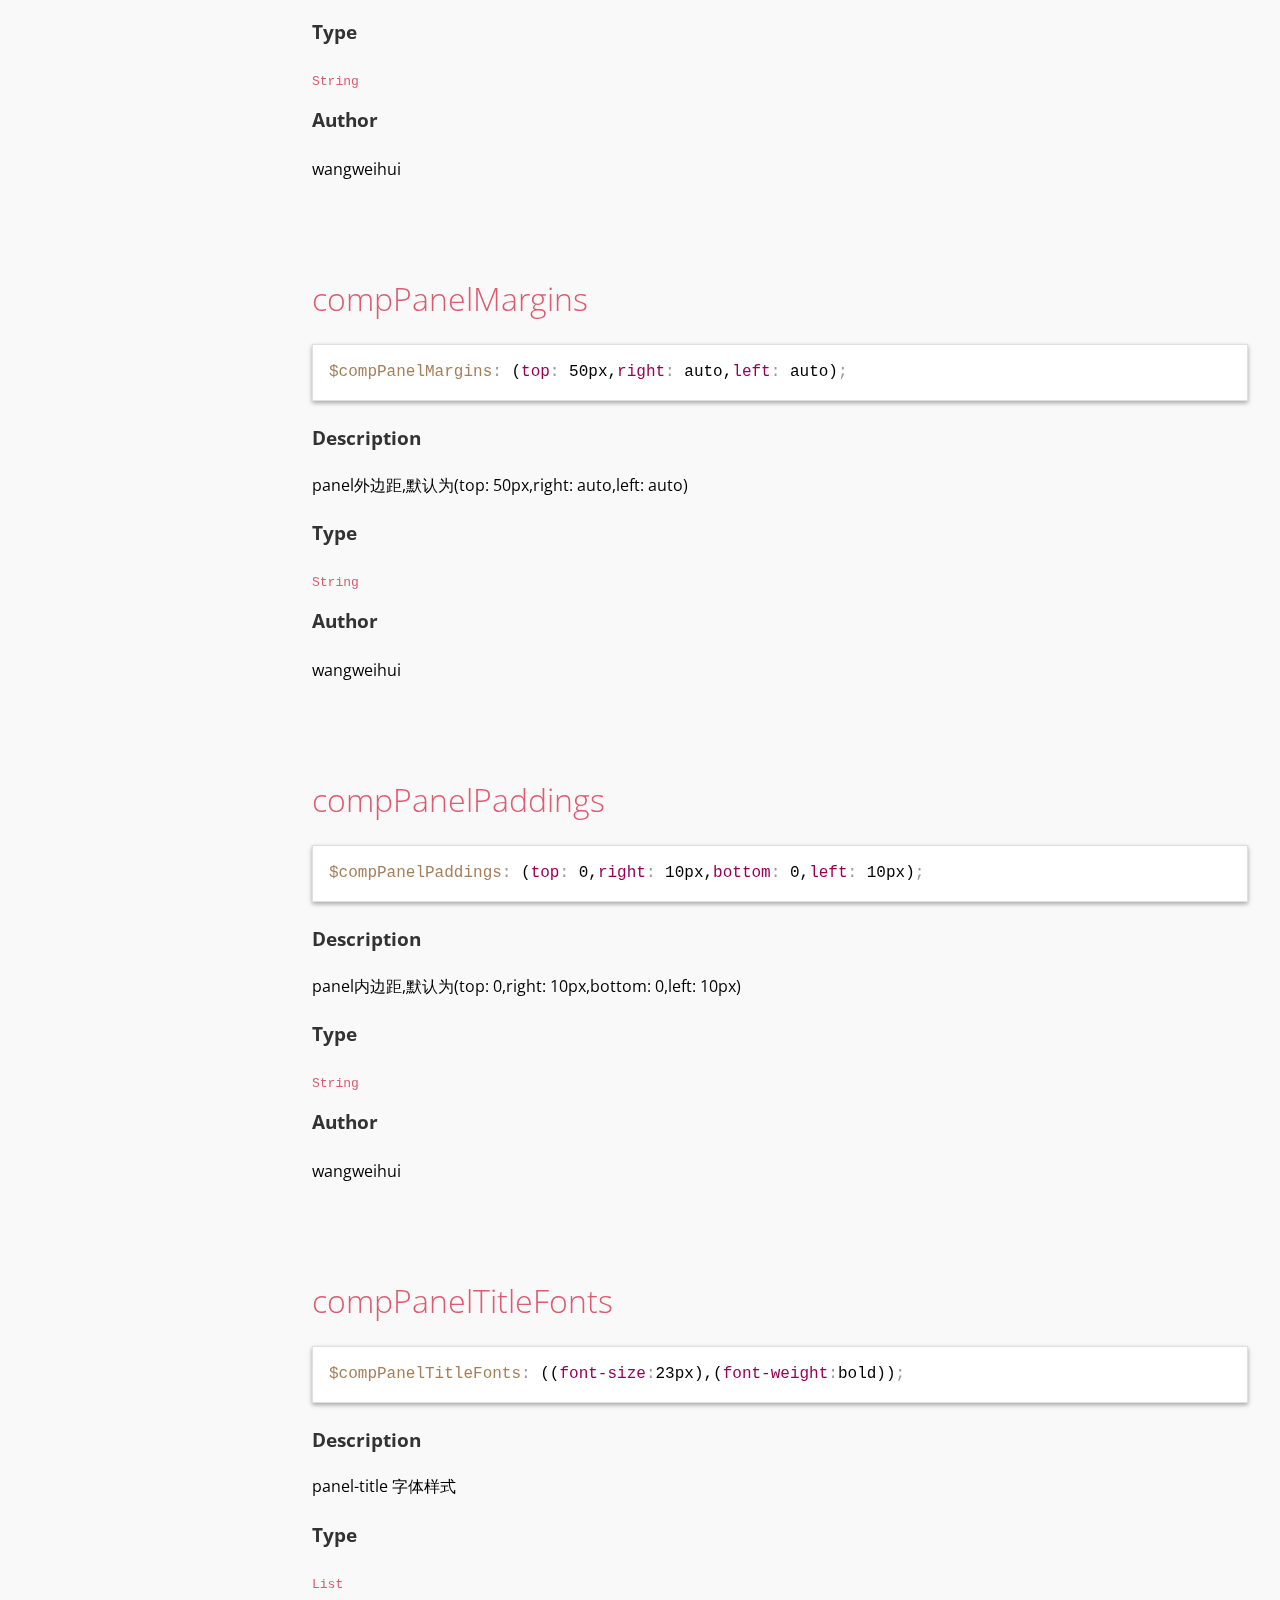
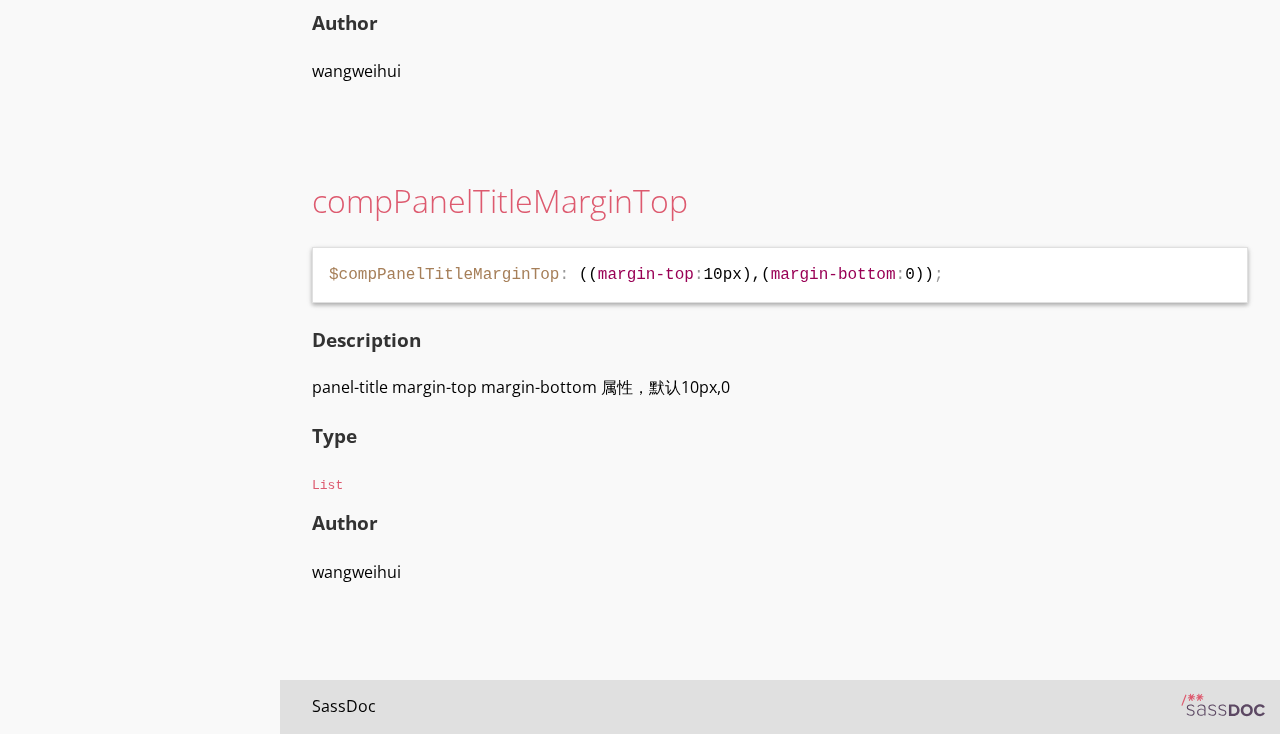
==== commit 4c47b566: "titlepanel 变量完善" ====
--- a/doc/index.html
+++ b/doc/index.html
@@ -1,4 +1,4 @@
-<!doctype html><html lang="en"><head><meta charset="utf-8"><title>SassDoc</title><link rel="stylesheet" href="assets/css/main.css"><link href="http://fonts.googleapis.com/css?family=Open+Sans:400,500,700" rel="stylesheet" type="text/css"><meta name="viewport" content="width=device-width"><meta content="IE=edge, chrome=1" http-equiv="X-UA-Compatible"><!-- Open Graph tags --><meta property="og:title" content="SassDoc - SassDoc"><meta property="og:type" content="website"><meta property="og:description" content="Release the docs!"><!-- Thanks to Sass-lang.com for the icons --><link href="assets/images/favicon.png" rel="shortcut icon"></head><body><aside class="sidebar" role="nav"><div class="sidebar__header"><h1 class="sidebar__title">SassDoc</h1></div><div class="sidebar__body"><button type="button" class="btn-toggle js-btn-toggle" data-alt="Open all">Close all</button><p class="sidebar__item sidebar__item--heading" data-slug="base"><a href="#base">base</a></p><div><p class="sidebar__item sidebar__item--sub-heading" data-slug="base-mixin"><a href="#base-mixin">mixins</a></p><ul class="list-unstyled"><li class="sidebar__item sassdoc__item" data-name="base_border_box" data-type="mixin"><a href="#mixin-base_border_box">base_border_box</a></li></ul></div><p class="sidebar__item sidebar__item--heading" data-slug="components.component_common"><a href="#components.component_common">components.component_common</a></p><div><p class="sidebar__item sidebar__item--sub-heading" data-slug="components.component_common-variable"><a href="#components.component_common-variable">variables</a></p><ul class="list-unstyled"><li class="sidebar__item sassdoc__item" data-name="compCommonColor" data-type="variable"><a href="#variable-compCommonColor">compCommonColor</a></li></ul><p class="sidebar__item sidebar__item--sub-heading" data-slug="components.component_common-mixin"><a href="#components.component_common-mixin">mixins</a></p><ul class="list-unstyled"><li class="sidebar__item sassdoc__item" data-name="comp_common_margins" data-type="mixin"><a href="#mixin-comp_common_margins">comp_common_margins</a></li><li class="sidebar__item sassdoc__item" data-name="comp_common_paddings" data-type="mixin"><a href="#mixin-comp_common_paddings">comp_common_paddings</a></li><li class="sidebar__item sassdoc__item" data-name="comp_common_list" data-type="mixin"><a href="#mixin-comp_common_list">comp_common_list</a></li><li class="sidebar__item sassdoc__item" data-name="comp_common_Maps" data-type="mixin"><a href="#mixin-comp_common_Maps">comp_common_Maps</a></li><li class="sidebar__item sassdoc__item" data-name="comp_common_MapAttr" data-type="mixin"><a href="#mixin-comp_common_MapAttr">comp_common_MapAttr</a></li></ul></div><p class="sidebar__item sidebar__item--heading" data-slug="components.titlepanel"><a href="#components.titlepanel">components.titlepanel</a></p><div><p class="sidebar__item sidebar__item--sub-heading" data-slug="components.titlepanel-variable"><a href="#components.titlepanel-variable">variables</a></p><ul class="list-unstyled"><li class="sidebar__item sassdoc__item" data-name="compPanelHeight" data-type="variable"><a href="#variable-compPanelHeight">compPanelHeight</a></li><li class="sidebar__item sassdoc__item" data-name="compPanelColor" data-type="variable"><a href="#variable-compPanelColor">compPanelColor</a></li><li class="sidebar__item sassdoc__item" data-name="compPanelMax-width" data-type="variable"><a href="#variable-compPanelMax-width">compPanelMax-width</a></li><li class="sidebar__item sassdoc__item" data-name="compPanelPosition" data-type="variable"><a href="#variable-compPanelPosition">compPanelPosition</a></li><li class="sidebar__item sassdoc__item" data-name="compPanelMargins" data-type="variable"><a href="#variable-compPanelMargins">compPanelMargins</a></li><li class="sidebar__item sassdoc__item" data-name="compPanelPaddings" data-type="variable"><a href="#variable-compPanelPaddings">compPanelPaddings</a></li></ul></div></div></aside><article class="main" role="main"><header class="header" role="banner"><div class="container"><div class="sassdoc__searchbar searchbar"><label for="js-search-input" class="visually-hidden">Search</label><div class="searchbar__form" id="js-search"><input name="search" type="search" class="searchbar__field" autocomplete="off" autofocus id="js-search-input" placeholder="Search"><ul class="searchbar__suggestions" id="js-search-suggestions"></ul></div></div></div></header><section class="main__section"><h1 class="main__heading" id="base"><div class="container">base</div></h1><section class="main__sub-section" id="base-mixin"><h2 class="main__heading--secondary"><div class="container">mixins</div></h2><section class="main__item container item" id="mixin-base_border_box"><h3 class="item__heading"><a class="item__name" href="#mixin-base_border_box">base_border_box</a></h3><div class="item__code-wrapper"><pre class="item__code item__code--togglable language-scss" data-current-state="collapsed" data-expanded="@mixin base_border_box() { 
+<!doctype html><html lang="en"><head><meta charset="utf-8"><title>SassDoc</title><link rel="stylesheet" href="assets/css/main.css"><link href="http://fonts.googleapis.com/css?family=Open+Sans:400,500,700" rel="stylesheet" type="text/css"><meta name="viewport" content="width=device-width"><meta content="IE=edge, chrome=1" http-equiv="X-UA-Compatible"><!-- Open Graph tags --><meta property="og:title" content="SassDoc - SassDoc"><meta property="og:type" content="website"><meta property="og:description" content="Release the docs!"><!-- Thanks to Sass-lang.com for the icons --><link href="assets/images/favicon.png" rel="shortcut icon"></head><body><aside class="sidebar" role="nav"><div class="sidebar__header"><h1 class="sidebar__title">SassDoc</h1></div><div class="sidebar__body"><button type="button" class="btn-toggle js-btn-toggle" data-alt="Open all">Close all</button><p class="sidebar__item sidebar__item--heading" data-slug="base"><a href="#base">base</a></p><div><p class="sidebar__item sidebar__item--sub-heading" data-slug="base-mixin"><a href="#base-mixin">mixins</a></p><ul class="list-unstyled"><li class="sidebar__item sassdoc__item" data-name="base_border_box" data-type="mixin"><a href="#mixin-base_border_box">base_border_box</a></li></ul></div><p class="sidebar__item sidebar__item--heading" data-slug="components.component_common"><a href="#components.component_common">components.component_common</a></p><div><p class="sidebar__item sidebar__item--sub-heading" data-slug="components.component_common-variable"><a href="#components.component_common-variable">variables</a></p><ul class="list-unstyled"><li class="sidebar__item sassdoc__item" data-name="compCommonColor" data-type="variable"><a href="#variable-compCommonColor">compCommonColor</a></li></ul><p class="sidebar__item sidebar__item--sub-heading" data-slug="components.component_common-mixin"><a href="#components.component_common-mixin">mixins</a></p><ul class="list-unstyled"><li class="sidebar__item sassdoc__item" data-name="comp_common_margins" data-type="mixin"><a href="#mixin-comp_common_margins">comp_common_margins</a></li><li class="sidebar__item sassdoc__item" data-name="comp_common_paddings" data-type="mixin"><a href="#mixin-comp_common_paddings">comp_common_paddings</a></li><li class="sidebar__item sassdoc__item" data-name="comp_common_list" data-type="mixin"><a href="#mixin-comp_common_list">comp_common_list</a></li><li class="sidebar__item sassdoc__item" data-name="comp_common_listMaps" data-type="mixin"><a href="#mixin-comp_common_listMaps">comp_common_listMaps</a></li><li class="sidebar__item sassdoc__item" data-name="comp_common_MapAttr" data-type="mixin"><a href="#mixin-comp_common_MapAttr">comp_common_MapAttr</a></li></ul></div><p class="sidebar__item sidebar__item--heading" data-slug="components.titlepanel"><a href="#components.titlepanel">components.titlepanel</a></p><div><p class="sidebar__item sidebar__item--sub-heading" data-slug="components.titlepanel-variable"><a href="#components.titlepanel-variable">variables</a></p><ul class="list-unstyled"><li class="sidebar__item sassdoc__item" data-name="compPanelHeight" data-type="variable"><a href="#variable-compPanelHeight">compPanelHeight</a></li><li class="sidebar__item sassdoc__item" data-name="compPanelColor" data-type="variable"><a href="#variable-compPanelColor">compPanelColor</a></li><li class="sidebar__item sassdoc__item" data-name="compPanelMax-width" data-type="variable"><a href="#variable-compPanelMax-width">compPanelMax-width</a></li><li class="sidebar__item sassdoc__item" data-name="compPanelPosition" data-type="variable"><a href="#variable-compPanelPosition">compPanelPosition</a></li><li class="sidebar__item sassdoc__item" data-name="compPanelMargins" data-type="variable"><a href="#variable-compPanelMargins">compPanelMargins</a></li><li class="sidebar__item sassdoc__item" data-name="compPanelPaddings" data-type="variable"><a href="#variable-compPanelPaddings">compPanelPaddings</a></li><li class="sidebar__item sassdoc__item" data-name="compPanelTitleFonts" data-type="variable"><a href="#variable-compPanelTitleFonts">compPanelTitleFonts</a></li><li class="sidebar__item sassdoc__item" data-name="compPanelTitleMarginTop" data-type="variable"><a href="#variable-compPanelTitleMarginTop">compPanelTitleMarginTop</a></li></ul></div></div></aside><article class="main" role="main"><header class="header" role="banner"><div class="container"><div class="sassdoc__searchbar searchbar"><label for="js-search-input" class="visually-hidden">Search</label><div class="searchbar__form" id="js-search"><input name="search" type="search" class="searchbar__field" autocomplete="off" autofocus id="js-search-input" placeholder="Search"><ul class="searchbar__suggestions" id="js-search-suggestions"></ul></div></div></div></header><section class="main__section"><h1 class="main__heading" id="base"><div class="container">base</div></h1><section class="main__sub-section" id="base-mixin"><h2 class="main__heading--secondary"><div class="container">mixins</div></h2><section class="main__item container item" id="mixin-base_border_box"><h3 class="item__heading"><a class="item__name" href="#mixin-base_border_box">base_border_box</a></h3><div class="item__code-wrapper"><pre class="item__code item__code--togglable language-scss" data-current-state="collapsed" data-expanded="@mixin base_border_box() { 
     -webkit-box-sizing: border-box;
     -moz-box-sizing: border-box;
     -moz-box-sizing: border-box;
@@ -27,7 +27,7 @@
             }
         }
     }
- }" data-collapsed="@mixin comp_common_list($preselector, $compCommonParam) { ... }"><code>@mixin comp_common_list($preselector, $compCommonParam) { ... }</code></pre></div><h3 class="item__sub-heading">Description</h3><div class="item__description"><p>给选择器设置N个属性值，length($compCommonParam) &gt;1</p></div><h3 class="item__sub-heading">Parameters</h3><table class="item__parameters"><thead><tr><th scope="col"><span class="visually-hidden">parameter</span>Name</th><th scope="col"><span class="visually-hidden">parameter</span>Description</th><th scope="col"><span class="visually-hidden">parameter</span>Type</th><th scope="col"><span class="visually-hidden">parameter</span>Default value</th></tr></thead><tbody><tr class="item__parameter"><th scope="row" data-label="name"><code>$preselector</code></th><td data-label="desc"><p>CSS选择器前缀，最终生成选择器+index索引的选择器</p></td><td data-label="type"><code></code></td><td data-label="default">&mdash;<span class="visually-hidden">none</span></td></tr><tr class="item__parameter"><th scope="row" data-label="name"><code>$compCommonParam</code></th><td data-label="desc"><p>list&lt;map&lt;string,string&gt;&gt;格式的列表</p></td><td data-label="type"><code></code></td><td data-label="default">&mdash;<span class="visually-hidden">none</span></td></tr></tbody></table><h3 class="item__sub-heading">Example</h3><div class="item__example example"><pre class="example__code language-scss"><code>@include comp_common_list(&quot;.panel_&quot;,((background:rgba(3,54,97,0.65)), (background:rgba(0,0,0,0.6))));给.panel_1,.panel_2设置背景颜色</code></pre></div><h3 class="item__sub-heading">Author</h3><ul class="list-unstyled"><li><p>wangweihui</p></li></ul></section><section class="main__item container item" id="mixin-comp_common_Maps"><h3 class="item__heading"><a class="item__name" href="#mixin-comp_common_Maps">comp_common_Maps</a></h3><div class="item__code-wrapper"><pre class="item__code item__code--togglable language-scss" data-current-state="collapsed" data-expanded="@mixin comp_common_Maps($selector, $compCommonParam) { 
+ }" data-collapsed="@mixin comp_common_list($preselector, $compCommonParam) { ... }"><code>@mixin comp_common_list($preselector, $compCommonParam) { ... }</code></pre></div><h3 class="item__sub-heading">Description</h3><div class="item__description"><p>给选择器设置N个属性值，length($compCommonParam) &gt;1</p></div><h3 class="item__sub-heading">Parameters</h3><table class="item__parameters"><thead><tr><th scope="col"><span class="visually-hidden">parameter</span>Name</th><th scope="col"><span class="visually-hidden">parameter</span>Description</th><th scope="col"><span class="visually-hidden">parameter</span>Type</th><th scope="col"><span class="visually-hidden">parameter</span>Default value</th></tr></thead><tbody><tr class="item__parameter"><th scope="row" data-label="name"><code>$preselector</code></th><td data-label="desc"><p>CSS选择器前缀，最终生成选择器+index索引的选择器</p></td><td data-label="type"><code></code></td><td data-label="default">&mdash;<span class="visually-hidden">none</span></td></tr><tr class="item__parameter"><th scope="row" data-label="name"><code>$compCommonParam</code></th><td data-label="desc"><p>list&lt;map&lt;string,string&gt;&gt;格式的列表</p></td><td data-label="type"><code></code></td><td data-label="default">&mdash;<span class="visually-hidden">none</span></td></tr></tbody></table><h3 class="item__sub-heading">Example</h3><div class="item__example example"><pre class="example__code language-scss"><code>@include comp_common_list(&quot;.panel_&quot;,((background:rgba(3,54,97,0.65)), (background:rgba(0,0,0,0.6))));给.panel_1,.panel_2设置背景颜色</code></pre></div><h3 class="item__sub-heading">Author</h3><ul class="list-unstyled"><li><p>wangweihui</p></li></ul></section><section class="main__item container item" id="mixin-comp_common_listMaps"><h3 class="item__heading"><a class="item__name" href="#mixin-comp_common_listMaps">comp_common_listMaps</a></h3><div class="item__code-wrapper"><pre class="item__code item__code--togglable language-scss" data-current-state="collapsed" data-expanded="@mixin comp_common_listMaps($selector, $compCommonParam) { 
      #{$selector}
      {
         $num: length($compCommonParam);
@@ -41,7 +41,7 @@
             }
         }
     }
- }" data-collapsed="@mixin comp_common_Maps($selector, $compCommonParam) { ... }"><code>@mixin comp_common_Maps($selector, $compCommonParam) { ... }</code></pre></div><h3 class="item__sub-heading">Description</h3><div class="item__description"><p>给选择器设置N个属性值</p></div><h3 class="item__sub-heading">Parameters</h3><table class="item__parameters"><thead><tr><th scope="col"><span class="visually-hidden">parameter</span>Name</th><th scope="col"><span class="visually-hidden">parameter</span>Description</th><th scope="col"><span class="visually-hidden">parameter</span>Type</th><th scope="col"><span class="visually-hidden">parameter</span>Default value</th></tr></thead><tbody><tr class="item__parameter"><th scope="row" data-label="name"><code>$selector</code></th><td data-label="desc"><p>CSS选择器，</p></td><td data-label="type"><code></code></td><td data-label="default">&mdash;<span class="visually-hidden">none</span></td></tr><tr class="item__parameter"><th scope="row" data-label="name"><code>$compCommonParam</code></th><td data-label="desc"><p>list&lt;map&lt;string,string&gt;&gt;格式的列表</p></td><td data-label="type"><code></code></td><td data-label="default">&mdash;<span class="visually-hidden">none</span></td></tr></tbody></table><h3 class="item__sub-heading">Example</h3><div class="item__example example"><pre class="example__code language-scss"><code>@include comp_common_Maps(&quot;.text&quot;,((font-size: 14px),(margin: 19px  6px)));</code></pre></div><h3 class="item__sub-heading">Author</h3><ul class="list-unstyled"><li><p>wangweihui</p></li></ul></section><section class="main__item container item" id="mixin-comp_common_MapAttr"><h3 class="item__heading"><a class="item__name" href="#mixin-comp_common_MapAttr">comp_common_MapAttr</a></h3><div class="item__code-wrapper"><pre class="item__code item__code--togglable language-scss" data-current-state="collapsed" data-expanded="@mixin comp_common_MapAttr($selector, $attrMap) { 
+ }" data-collapsed="@mixin comp_common_listMaps($selector, $compCommonParam) { ... }"><code>@mixin comp_common_listMaps($selector, $compCommonParam) { ... }</code></pre></div><h3 class="item__sub-heading">Description</h3><div class="item__description"><p>给选择器设置N个属性值</p></div><h3 class="item__sub-heading">Parameters</h3><table class="item__parameters"><thead><tr><th scope="col"><span class="visually-hidden">parameter</span>Name</th><th scope="col"><span class="visually-hidden">parameter</span>Description</th><th scope="col"><span class="visually-hidden">parameter</span>Type</th><th scope="col"><span class="visually-hidden">parameter</span>Default value</th></tr></thead><tbody><tr class="item__parameter"><th scope="row" data-label="name"><code>$selector</code></th><td data-label="desc"><p>CSS选择器，</p></td><td data-label="type"><code></code></td><td data-label="default">&mdash;<span class="visually-hidden">none</span></td></tr><tr class="item__parameter"><th scope="row" data-label="name"><code>$compCommonParam</code></th><td data-label="desc"><p>list&lt;map&lt;string,string&gt;&gt;格式的列表</p></td><td data-label="type"><code></code></td><td data-label="default">&mdash;<span class="visually-hidden">none</span></td></tr></tbody></table><h3 class="item__sub-heading">Example</h3><div class="item__example example"><pre class="example__code language-scss"><code>@include comp_common_Maps(&quot;.text&quot;,((font-size: 14px),(margin: 19px  6px)));</code></pre></div><h3 class="item__sub-heading">Author</h3><ul class="list-unstyled"><li><p>wangweihui</p></li></ul></section><section class="main__item container item" id="mixin-comp_common_MapAttr"><h3 class="item__heading"><a class="item__name" href="#mixin-comp_common_MapAttr">comp_common_MapAttr</a></h3><div class="item__code-wrapper"><pre class="item__code item__code--togglable language-scss" data-current-state="collapsed" data-expanded="@mixin comp_common_MapAttr($selector, $attrMap) { 
     #{$selector}
     {
          @each $cssAttr,$cssValue in $attrMap
@@ -49,4 +49,4 @@
                 #{$cssAttr}:$cssValue;
         }
     }
- }" data-collapsed="@mixin comp_common_MapAttr($selector, $attrMap) { ... }"><code>@mixin comp_common_MapAttr($selector, $attrMap) { ... }</code></pre></div><h3 class="item__sub-heading">Description</h3><div class="item__description"><p>给选择器设置单个属性值，弥补@mixin comp_common_list和@mixin comp_common_Maps属性值必须多余1个的限制</p></div><h3 class="item__sub-heading">Parameters</h3><table class="item__parameters"><thead><tr><th scope="col"><span class="visually-hidden">parameter</span>Name</th><th scope="col"><span class="visually-hidden">parameter</span>Description</th><th scope="col"><span class="visually-hidden">parameter</span>Type</th><th scope="col"><span class="visually-hidden">parameter</span>Default value</th></tr></thead><tbody><tr class="item__parameter"><th scope="row" data-label="name"><code>$selector</code></th><td data-label="desc"><p>CSS选择器，</p></td><td data-label="type"><code></code></td><td data-label="default">&mdash;<span class="visually-hidden">none</span></td></tr><tr class="item__parameter"><th scope="row" data-label="name"><code>$attrMap</code></th><td data-label="desc"><p>map&lt;string,string&gt;格式的map</p></td><td data-label="type"><code></code></td><td data-label="default">&mdash;<span class="visually-hidden">none</span></td></tr></tbody></table><h3 class="item__sub-heading">Example</h3><div class="item__example example"><pre class="example__code language-scss"><code>@include comp_common_MapAttr(&quot;table tr&quot;,(height: 40px));</code></pre></div><h3 class="item__sub-heading">Author</h3><ul class="list-unstyled"><li><p>wangweihui</p></li></ul></section></section></section><section class="main__section"><h1 class="main__heading" id="components.titlepanel"><div class="container">components.titlepanel</div></h1><section class="main__sub-section" id="components.titlepanel-variable"><h2 class="main__heading--secondary"><div class="container">variables</div></h2><section class="main__item container item" id="variable-compPanelHeight"><h3 class="item__heading"><a class="item__name" href="#variable-compPanelHeight">compPanelHeight</a></h3><div class="item__code-wrapper"><pre class="item__code language-scss"><code>$compPanelHeight: 510px;</code></pre></div><h3 class="item__sub-heading">Description</h3><div class="item__description"><p>panel高度,默认为500px</p></div><h3 class="item__sub-heading">Type</h3><p><code>Number</code></p><h3 class="item__sub-heading">Author</h3><ul class="list-unstyled"><li><p>wangweihui</p></li></ul></section><section class="main__item container item" id="variable-compPanelColor"><h3 class="item__heading"><a class="item__name" href="#variable-compPanelColor">compPanelColor</a></h3><div class="item__code-wrapper"><pre class="item__code language-scss"><code>$compPanelColor: #fff;</code></pre></div><h3 class="item__sub-heading">Description</h3><div class="item__description"><p>panel内容颜色,默认为白色#fff</p></div><h3 class="item__sub-heading">Type</h3><p><code>Uint</code></p><h3 class="item__sub-heading">Author</h3><ul class="list-unstyled"><li><p>wangweihui</p></li></ul></section><section class="main__item container item" id="variable-compPanelMax-width"><h3 class="item__heading"><a class="item__name" href="#variable-compPanelMax-width">compPanelMax-width</a></h3><div class="item__code-wrapper"><pre class="item__code language-scss"><code>$compPanelMax-width: 360px;</code></pre></div><h3 class="item__sub-heading">Description</h3><div class="item__description"><p>panel最大宽度,默认为360px</p></div><h3 class="item__sub-heading">Type</h3><p><code>Number</code></p><h3 class="item__sub-heading">Author</h3><ul class="list-unstyled"><li><p>wangweihui</p></li></ul></section><section class="main__item container item" id="variable-compPanelPosition"><h3 class="item__heading"><a class="item__name" href="#variable-compPanelPosition">compPanelPosition</a></h3><div class="item__code-wrapper"><pre class="item__code language-scss"><code>$compPanelPosition: relative;</code></pre></div><h3 class="item__sub-heading">Description</h3><div class="item__description"><p>panel布局,默认为relative</p></div><h3 class="item__sub-heading">Type</h3><p><code>String</code></p><h3 class="item__sub-heading">Author</h3><ul class="list-unstyled"><li><p>wangweihui</p></li></ul></section><section class="main__item container item" id="variable-compPanelMargins"><h3 class="item__heading"><a class="item__name" href="#variable-compPanelMargins">compPanelMargins</a></h3><div class="item__code-wrapper"><pre class="item__code language-scss"><code>$compPanelMargins: (top: 50px,right: auto,left: auto);</code></pre></div><h3 class="item__sub-heading">Description</h3><div class="item__description"><p>panel外边距,默认为(top: 50px,right: auto,left: auto)</p></div><h3 class="item__sub-heading">Type</h3><p><code>String</code></p><h3 class="item__sub-heading">Author</h3><ul class="list-unstyled"><li><p>wangweihui</p></li></ul></section><section class="main__item container item" id="variable-compPanelPaddings"><h3 class="item__heading"><a class="item__name" href="#variable-compPanelPaddings">compPanelPaddings</a></h3><div class="item__code-wrapper"><pre class="item__code language-scss"><code>$compPanelPaddings: (top: 0,right: 10px,bottom: 0,left: 10px);</code></pre></div><h3 class="item__sub-heading">Description</h3><div class="item__description"><p>panel内边距,默认为(top: 0,right: 10px,bottom: 0,left: 10px)</p></div><h3 class="item__sub-heading">Type</h3><p><code>String</code></p><h3 class="item__sub-heading">Author</h3><ul class="list-unstyled"><li><p>wangweihui</p></li></ul></section></section></section><footer class="footer" role="contentinfo"><div class="container"><div class="footer__project-info project-info"><!-- Name and URL --><span class="project-info__name">SassDoc</span><!-- Version --><!-- License --></div><a class="footer__watermark" href="http://sassdoc.com"><img src="assets/images/logo_light_inline.svg" alt="SassDoc Logo"></a></div></footer></article><script src="http://ajax.googleapis.com/ajax/libs/jquery/2.1.1/jquery.min.js"></script><script>window.jQuery || document.write('<script src="assets/js/vendor/jquery.min.js"><\/script>')</script><script src="assets/js/main.min.js"></script></body></html>+ }" data-collapsed="@mixin comp_common_MapAttr($selector, $attrMap) { ... }"><code>@mixin comp_common_MapAttr($selector, $attrMap) { ... }</code></pre></div><h3 class="item__sub-heading">Description</h3><div class="item__description"><p>给选择器设置单个属性值，弥补@mixin comp_common_list和@mixin comp_common_Maps属性值必须多余1个的限制</p></div><h3 class="item__sub-heading">Parameters</h3><table class="item__parameters"><thead><tr><th scope="col"><span class="visually-hidden">parameter</span>Name</th><th scope="col"><span class="visually-hidden">parameter</span>Description</th><th scope="col"><span class="visually-hidden">parameter</span>Type</th><th scope="col"><span class="visually-hidden">parameter</span>Default value</th></tr></thead><tbody><tr class="item__parameter"><th scope="row" data-label="name"><code>$selector</code></th><td data-label="desc"><p>CSS选择器，</p></td><td data-label="type"><code></code></td><td data-label="default">&mdash;<span class="visually-hidden">none</span></td></tr><tr class="item__parameter"><th scope="row" data-label="name"><code>$attrMap</code></th><td data-label="desc"><p>map&lt;string,string&gt;格式的map</p></td><td data-label="type"><code></code></td><td data-label="default">&mdash;<span class="visually-hidden">none</span></td></tr></tbody></table><h3 class="item__sub-heading">Example</h3><div class="item__example example"><pre class="example__code language-scss"><code>@include comp_common_MapAttr(&quot;table tr&quot;,(height: 40px));</code></pre></div><h3 class="item__sub-heading">Author</h3><ul class="list-unstyled"><li><p>wangweihui</p></li></ul></section></section></section><section class="main__section"><h1 class="main__heading" id="components.titlepanel"><div class="container">components.titlepanel</div></h1><section class="main__sub-section" id="components.titlepanel-variable"><h2 class="main__heading--secondary"><div class="container">variables</div></h2><section class="main__item container item" id="variable-compPanelHeight"><h3 class="item__heading"><a class="item__name" href="#variable-compPanelHeight">compPanelHeight</a></h3><div class="item__code-wrapper"><pre class="item__code language-scss"><code>$compPanelHeight: 510px;</code></pre></div><h3 class="item__sub-heading">Description</h3><div class="item__description"><p>panel高度,默认为500px</p></div><h3 class="item__sub-heading">Type</h3><p><code>Number</code></p><h3 class="item__sub-heading">Author</h3><ul class="list-unstyled"><li><p>wangweihui</p></li></ul></section><section class="main__item container item" id="variable-compPanelColor"><h3 class="item__heading"><a class="item__name" href="#variable-compPanelColor">compPanelColor</a></h3><div class="item__code-wrapper"><pre class="item__code language-scss"><code>$compPanelColor: #fff;</code></pre></div><h3 class="item__sub-heading">Description</h3><div class="item__description"><p>panel内容颜色,默认为白色#fff</p></div><h3 class="item__sub-heading">Type</h3><p><code>Uint</code></p><h3 class="item__sub-heading">Author</h3><ul class="list-unstyled"><li><p>wangweihui</p></li></ul></section><section class="main__item container item" id="variable-compPanelMax-width"><h3 class="item__heading"><a class="item__name" href="#variable-compPanelMax-width">compPanelMax-width</a></h3><div class="item__code-wrapper"><pre class="item__code language-scss"><code>$compPanelMax-width: 360px;</code></pre></div><h3 class="item__sub-heading">Description</h3><div class="item__description"><p>panel最大宽度,默认为360px</p></div><h3 class="item__sub-heading">Type</h3><p><code>Number</code></p><h3 class="item__sub-heading">Author</h3><ul class="list-unstyled"><li><p>wangweihui</p></li></ul></section><section class="main__item container item" id="variable-compPanelPosition"><h3 class="item__heading"><a class="item__name" href="#variable-compPanelPosition">compPanelPosition</a></h3><div class="item__code-wrapper"><pre class="item__code language-scss"><code>$compPanelPosition: relative;</code></pre></div><h3 class="item__sub-heading">Description</h3><div class="item__description"><p>panel布局,默认为relative</p></div><h3 class="item__sub-heading">Type</h3><p><code>String</code></p><h3 class="item__sub-heading">Author</h3><ul class="list-unstyled"><li><p>wangweihui</p></li></ul></section><section class="main__item container item" id="variable-compPanelMargins"><h3 class="item__heading"><a class="item__name" href="#variable-compPanelMargins">compPanelMargins</a></h3><div class="item__code-wrapper"><pre class="item__code language-scss"><code>$compPanelMargins: (top: 50px,right: auto,left: auto);</code></pre></div><h3 class="item__sub-heading">Description</h3><div class="item__description"><p>panel外边距,默认为(top: 50px,right: auto,left: auto)</p></div><h3 class="item__sub-heading">Type</h3><p><code>String</code></p><h3 class="item__sub-heading">Author</h3><ul class="list-unstyled"><li><p>wangweihui</p></li></ul></section><section class="main__item container item" id="variable-compPanelPaddings"><h3 class="item__heading"><a class="item__name" href="#variable-compPanelPaddings">compPanelPaddings</a></h3><div class="item__code-wrapper"><pre class="item__code language-scss"><code>$compPanelPaddings: (top: 0,right: 10px,bottom: 0,left: 10px);</code></pre></div><h3 class="item__sub-heading">Description</h3><div class="item__description"><p>panel内边距,默认为(top: 0,right: 10px,bottom: 0,left: 10px)</p></div><h3 class="item__sub-heading">Type</h3><p><code>String</code></p><h3 class="item__sub-heading">Author</h3><ul class="list-unstyled"><li><p>wangweihui</p></li></ul></section><section class="main__item container item" id="variable-compPanelTitleFonts"><h3 class="item__heading"><a class="item__name" href="#variable-compPanelTitleFonts">compPanelTitleFonts</a></h3><div class="item__code-wrapper"><pre class="item__code language-scss"><code>$compPanelTitleFonts: ((font-size:23px),(font-weight:bold));</code></pre></div><h3 class="item__sub-heading">Description</h3><div class="item__description"><p>panel-title 字体样式</p></div><h3 class="item__sub-heading">Type</h3><p><code>List</code></p><h3 class="item__sub-heading">Author</h3><ul class="list-unstyled"><li><p>wangweihui</p></li></ul></section><section class="main__item container item" id="variable-compPanelTitleMarginTop"><h3 class="item__heading"><a class="item__name" href="#variable-compPanelTitleMarginTop">compPanelTitleMarginTop</a></h3><div class="item__code-wrapper"><pre class="item__code language-scss"><code>$compPanelTitleMarginTop: ((margin-top:10px),(margin-bottom:0));</code></pre></div><h3 class="item__sub-heading">Description</h3><div class="item__description"><p>panel-title margin-top margin-bottom 属性，默认10px,0</p></div><h3 class="item__sub-heading">Type</h3><p><code>List</code></p><h3 class="item__sub-heading">Author</h3><ul class="list-unstyled"><li><p>wangweihui</p></li></ul></section></section></section><footer class="footer" role="contentinfo"><div class="container"><div class="footer__project-info project-info"><!-- Name and URL --><span class="project-info__name">SassDoc</span><!-- Version --><!-- License --></div><a class="footer__watermark" href="http://sassdoc.com"><img src="assets/images/logo_light_inline.svg" alt="SassDoc Logo"></a></div></footer></article><script src="http://ajax.googleapis.com/ajax/libs/jquery/2.1.1/jquery.min.js"></script><script>window.jQuery || document.write('<script src="assets/js/vendor/jquery.min.js"><\/script>')</script><script src="assets/js/main.min.js"></script></body></html>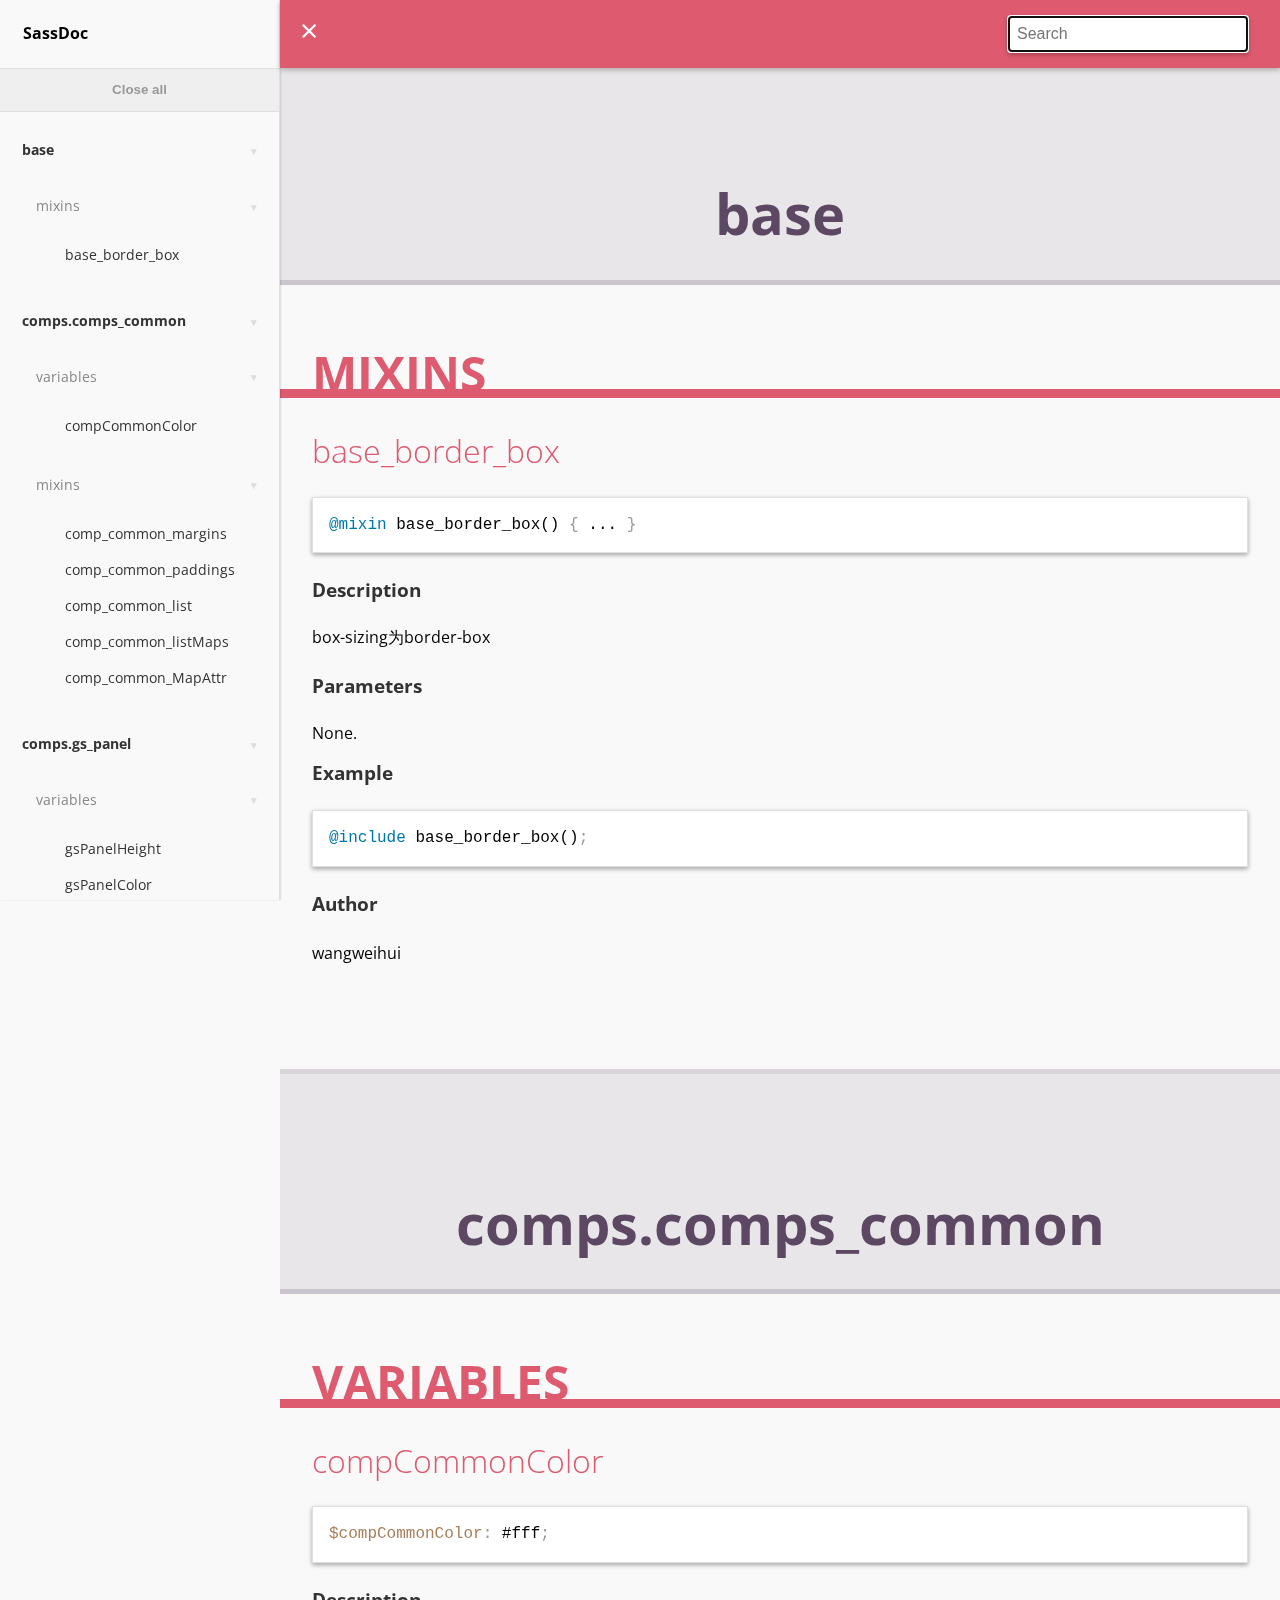
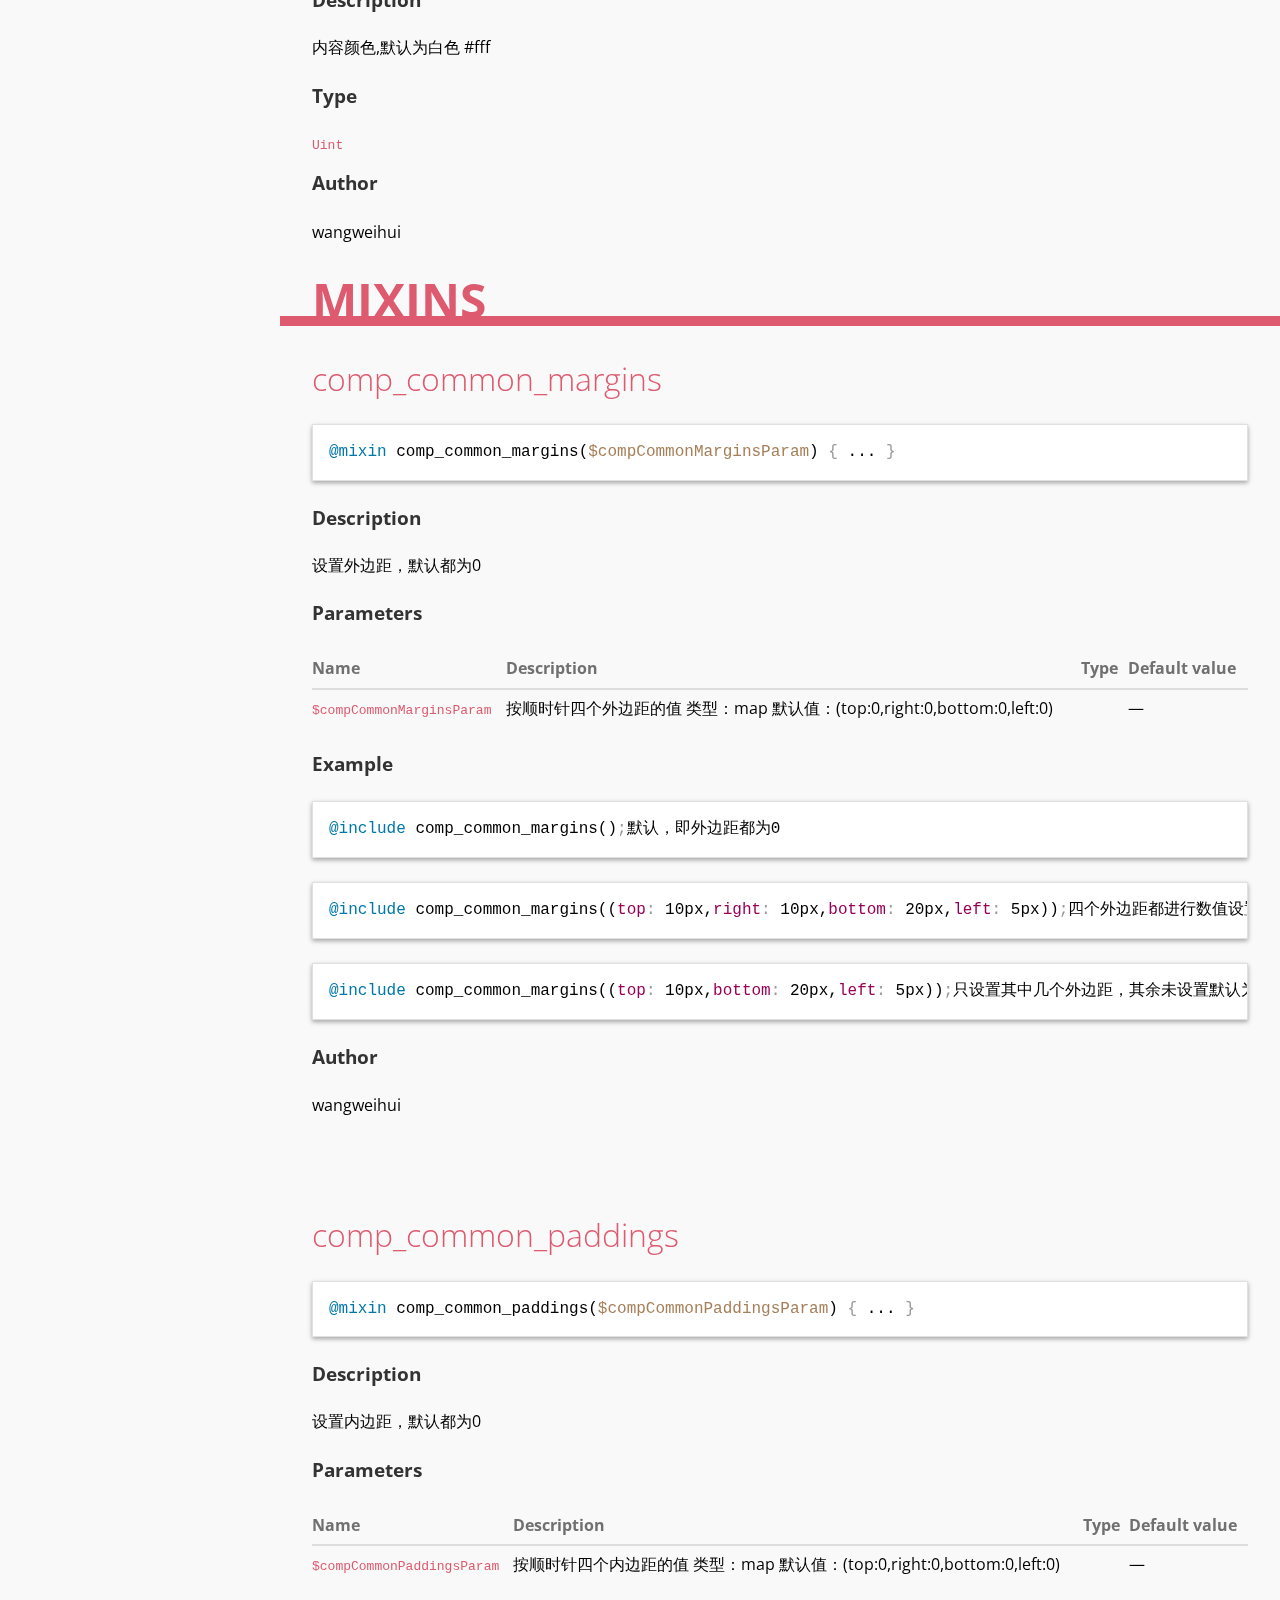
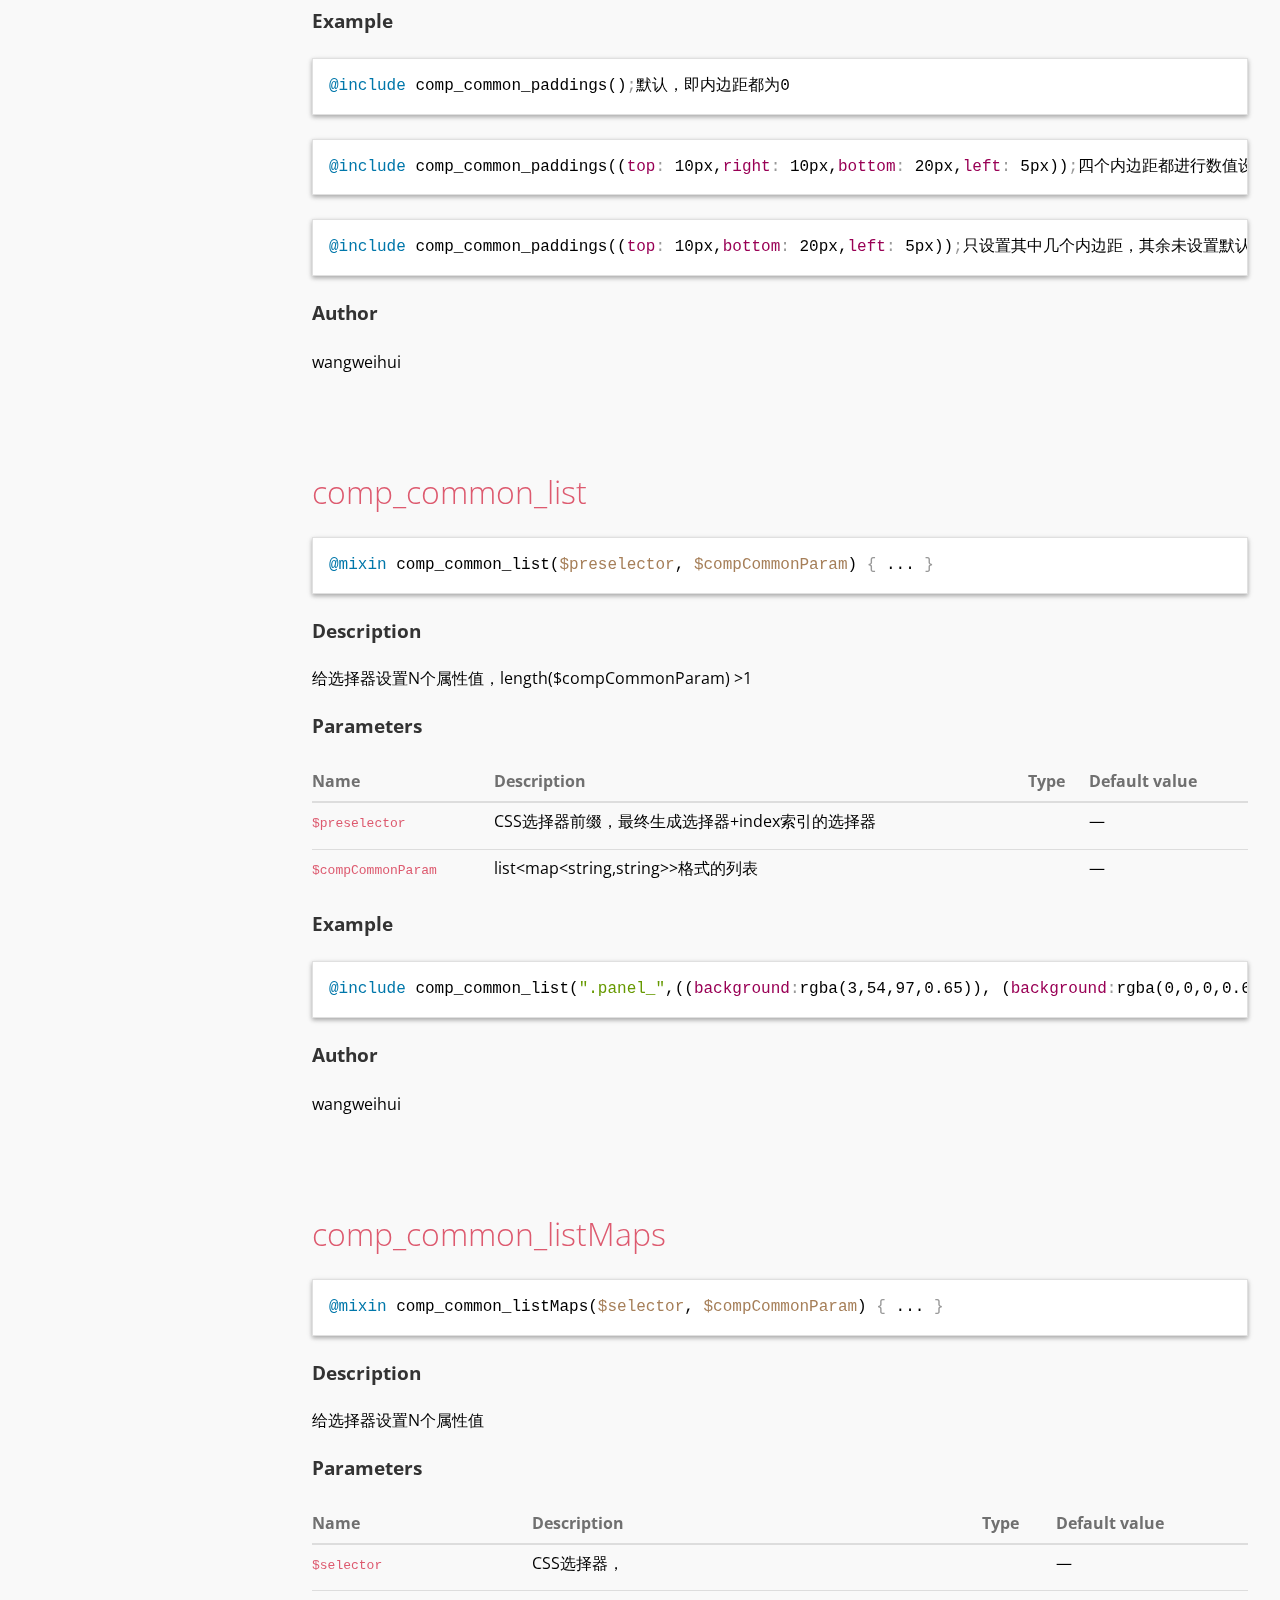
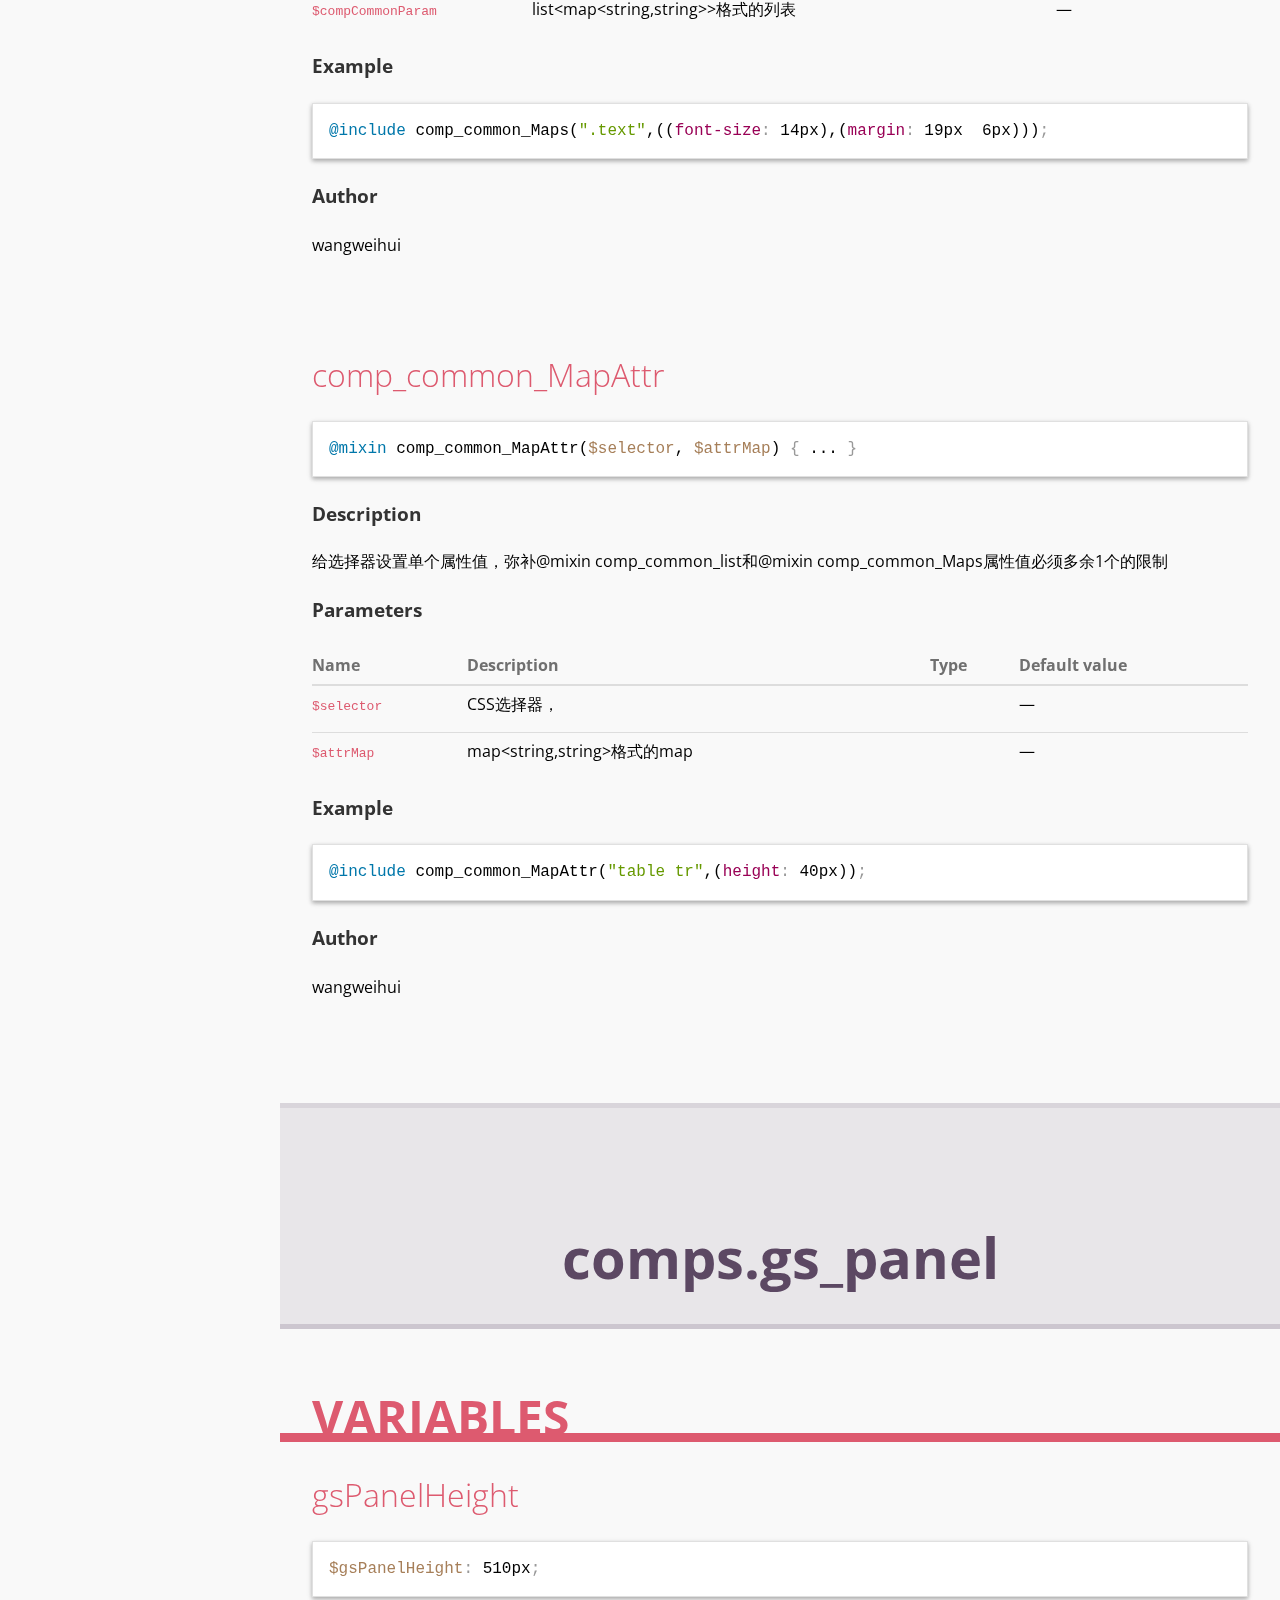
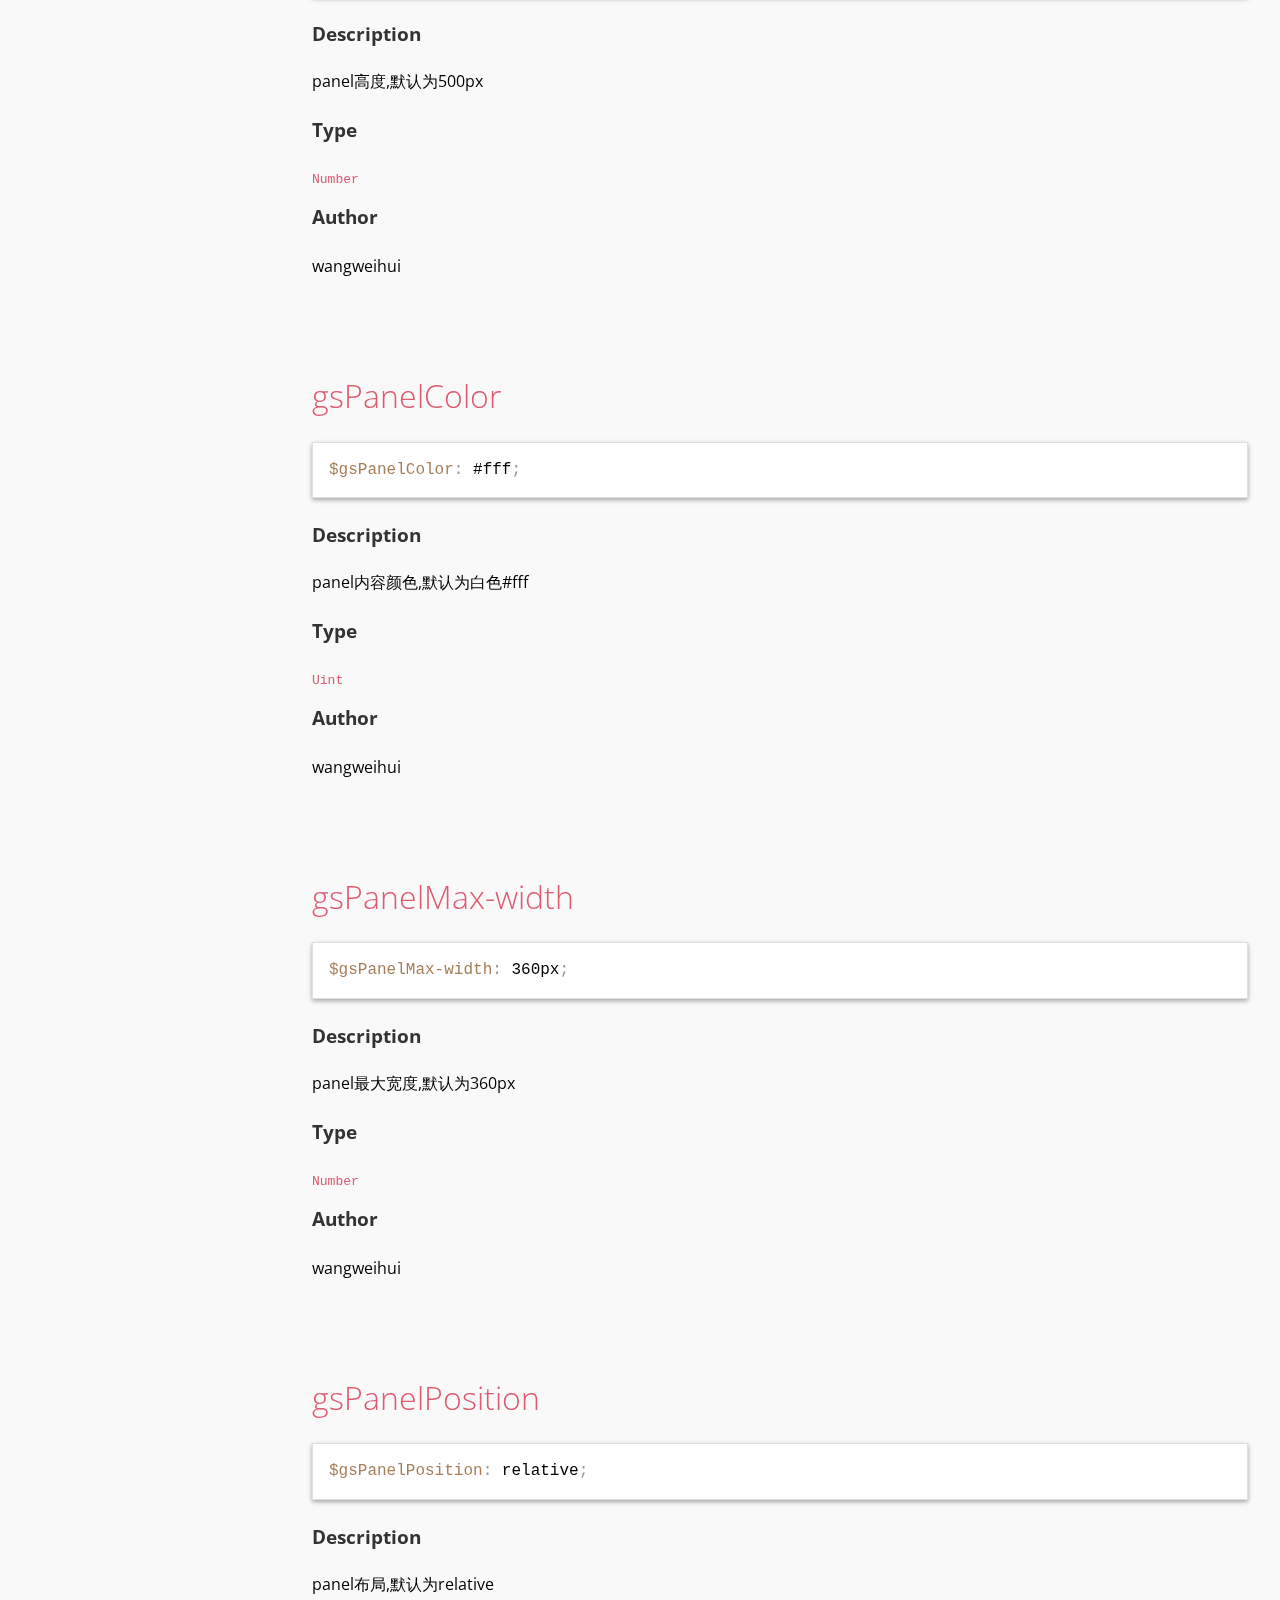
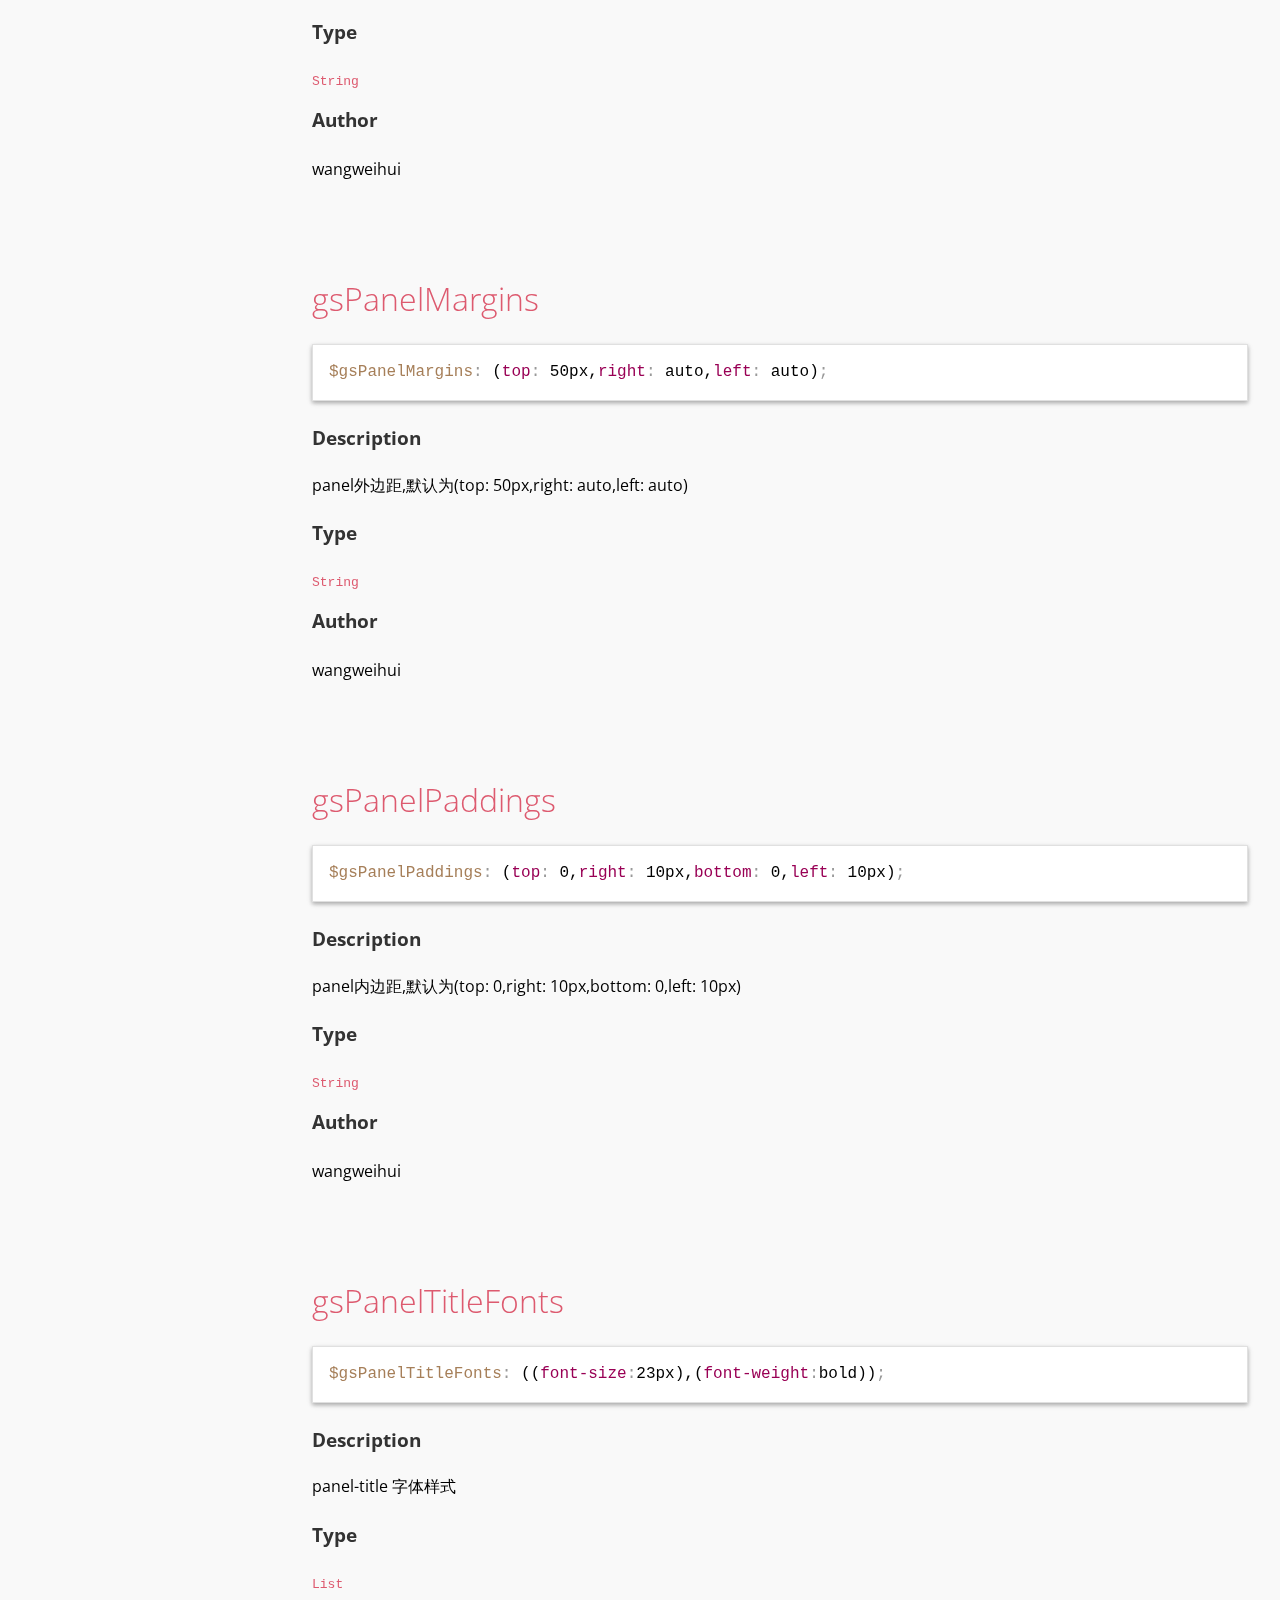
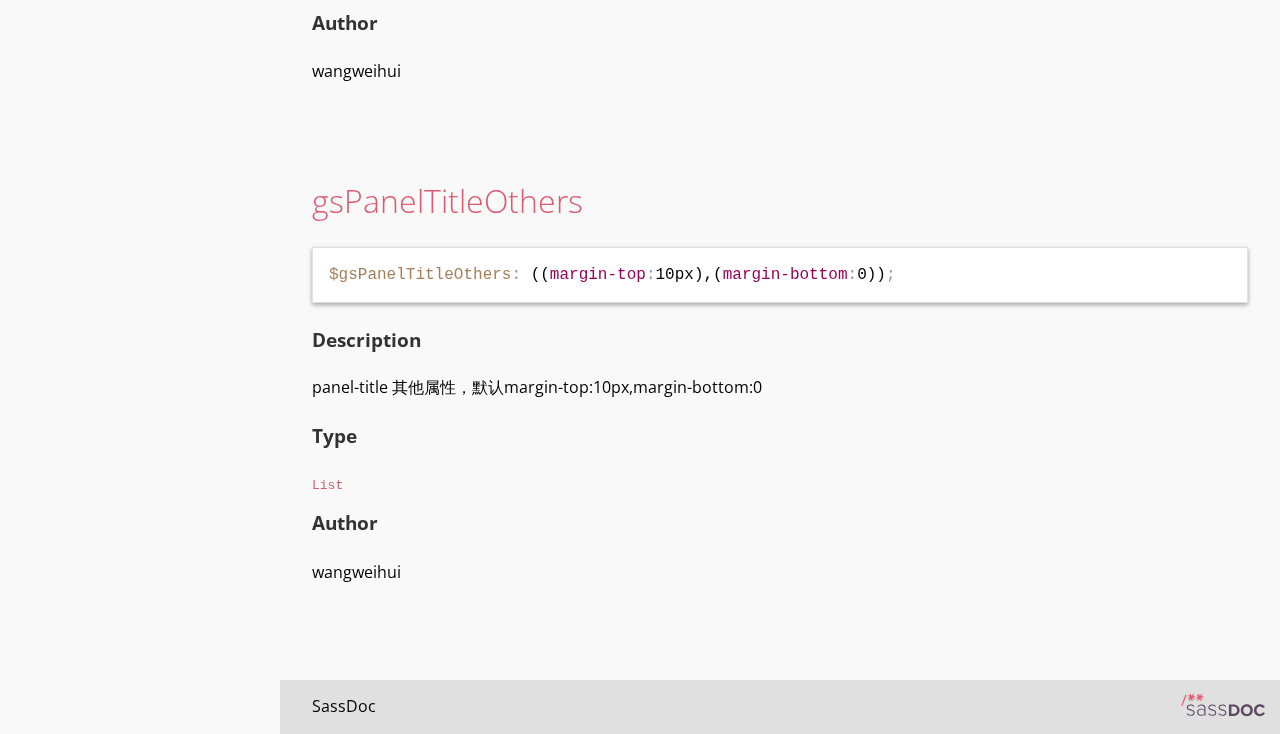
==== commit c6a11ebc: "文件命名修改" ====
--- a/doc/index.html
+++ b/doc/index.html
@@ -1,9 +1,9 @@
-<!doctype html><html lang="en"><head><meta charset="utf-8"><title>SassDoc</title><link rel="stylesheet" href="assets/css/main.css"><link href="http://fonts.googleapis.com/css?family=Open+Sans:400,500,700" rel="stylesheet" type="text/css"><meta name="viewport" content="width=device-width"><meta content="IE=edge, chrome=1" http-equiv="X-UA-Compatible"><!-- Open Graph tags --><meta property="og:title" content="SassDoc - SassDoc"><meta property="og:type" content="website"><meta property="og:description" content="Release the docs!"><!-- Thanks to Sass-lang.com for the icons --><link href="assets/images/favicon.png" rel="shortcut icon"></head><body><aside class="sidebar" role="nav"><div class="sidebar__header"><h1 class="sidebar__title">SassDoc</h1></div><div class="sidebar__body"><button type="button" class="btn-toggle js-btn-toggle" data-alt="Open all">Close all</button><p class="sidebar__item sidebar__item--heading" data-slug="base"><a href="#base">base</a></p><div><p class="sidebar__item sidebar__item--sub-heading" data-slug="base-mixin"><a href="#base-mixin">mixins</a></p><ul class="list-unstyled"><li class="sidebar__item sassdoc__item" data-name="base_border_box" data-type="mixin"><a href="#mixin-base_border_box">base_border_box</a></li></ul></div><p class="sidebar__item sidebar__item--heading" data-slug="components.component_common"><a href="#components.component_common">components.component_common</a></p><div><p class="sidebar__item sidebar__item--sub-heading" data-slug="components.component_common-variable"><a href="#components.component_common-variable">variables</a></p><ul class="list-unstyled"><li class="sidebar__item sassdoc__item" data-name="compCommonColor" data-type="variable"><a href="#variable-compCommonColor">compCommonColor</a></li></ul><p class="sidebar__item sidebar__item--sub-heading" data-slug="components.component_common-mixin"><a href="#components.component_common-mixin">mixins</a></p><ul class="list-unstyled"><li class="sidebar__item sassdoc__item" data-name="comp_common_margins" data-type="mixin"><a href="#mixin-comp_common_margins">comp_common_margins</a></li><li class="sidebar__item sassdoc__item" data-name="comp_common_paddings" data-type="mixin"><a href="#mixin-comp_common_paddings">comp_common_paddings</a></li><li class="sidebar__item sassdoc__item" data-name="comp_common_list" data-type="mixin"><a href="#mixin-comp_common_list">comp_common_list</a></li><li class="sidebar__item sassdoc__item" data-name="comp_common_listMaps" data-type="mixin"><a href="#mixin-comp_common_listMaps">comp_common_listMaps</a></li><li class="sidebar__item sassdoc__item" data-name="comp_common_MapAttr" data-type="mixin"><a href="#mixin-comp_common_MapAttr">comp_common_MapAttr</a></li></ul></div><p class="sidebar__item sidebar__item--heading" data-slug="components.titlepanel"><a href="#components.titlepanel">components.titlepanel</a></p><div><p class="sidebar__item sidebar__item--sub-heading" data-slug="components.titlepanel-variable"><a href="#components.titlepanel-variable">variables</a></p><ul class="list-unstyled"><li class="sidebar__item sassdoc__item" data-name="compPanelHeight" data-type="variable"><a href="#variable-compPanelHeight">compPanelHeight</a></li><li class="sidebar__item sassdoc__item" data-name="compPanelColor" data-type="variable"><a href="#variable-compPanelColor">compPanelColor</a></li><li class="sidebar__item sassdoc__item" data-name="compPanelMax-width" data-type="variable"><a href="#variable-compPanelMax-width">compPanelMax-width</a></li><li class="sidebar__item sassdoc__item" data-name="compPanelPosition" data-type="variable"><a href="#variable-compPanelPosition">compPanelPosition</a></li><li class="sidebar__item sassdoc__item" data-name="compPanelMargins" data-type="variable"><a href="#variable-compPanelMargins">compPanelMargins</a></li><li class="sidebar__item sassdoc__item" data-name="compPanelPaddings" data-type="variable"><a href="#variable-compPanelPaddings">compPanelPaddings</a></li><li class="sidebar__item sassdoc__item" data-name="compPanelTitleFonts" data-type="variable"><a href="#variable-compPanelTitleFonts">compPanelTitleFonts</a></li><li class="sidebar__item sassdoc__item" data-name="compPanelTitleMarginTop" data-type="variable"><a href="#variable-compPanelTitleMarginTop">compPanelTitleMarginTop</a></li></ul></div></div></aside><article class="main" role="main"><header class="header" role="banner"><div class="container"><div class="sassdoc__searchbar searchbar"><label for="js-search-input" class="visually-hidden">Search</label><div class="searchbar__form" id="js-search"><input name="search" type="search" class="searchbar__field" autocomplete="off" autofocus id="js-search-input" placeholder="Search"><ul class="searchbar__suggestions" id="js-search-suggestions"></ul></div></div></div></header><section class="main__section"><h1 class="main__heading" id="base"><div class="container">base</div></h1><section class="main__sub-section" id="base-mixin"><h2 class="main__heading--secondary"><div class="container">mixins</div></h2><section class="main__item container item" id="mixin-base_border_box"><h3 class="item__heading"><a class="item__name" href="#mixin-base_border_box">base_border_box</a></h3><div class="item__code-wrapper"><pre class="item__code item__code--togglable language-scss" data-current-state="collapsed" data-expanded="@mixin base_border_box() { 
+<!doctype html><html lang="en"><head><meta charset="utf-8"><title>SassDoc</title><link rel="stylesheet" href="assets/css/main.css"><link href="http://fonts.googleapis.com/css?family=Open+Sans:400,500,700" rel="stylesheet" type="text/css"><meta name="viewport" content="width=device-width"><meta content="IE=edge, chrome=1" http-equiv="X-UA-Compatible"><!-- Open Graph tags --><meta property="og:title" content="SassDoc - SassDoc"><meta property="og:type" content="website"><meta property="og:description" content="Release the docs!"><!-- Thanks to Sass-lang.com for the icons --><link href="assets/images/favicon.png" rel="shortcut icon"></head><body><aside class="sidebar" role="nav"><div class="sidebar__header"><h1 class="sidebar__title">SassDoc</h1></div><div class="sidebar__body"><button type="button" class="btn-toggle js-btn-toggle" data-alt="Open all">Close all</button><p class="sidebar__item sidebar__item--heading" data-slug="base"><a href="#base">base</a></p><div><p class="sidebar__item sidebar__item--sub-heading" data-slug="base-mixin"><a href="#base-mixin">mixins</a></p><ul class="list-unstyled"><li class="sidebar__item sassdoc__item" data-name="base_border_box" data-type="mixin"><a href="#mixin-base_border_box">base_border_box</a></li></ul></div><p class="sidebar__item sidebar__item--heading" data-slug="comps.comps_common"><a href="#comps.comps_common">comps.comps_common</a></p><div><p class="sidebar__item sidebar__item--sub-heading" data-slug="comps.comps_common-variable"><a href="#comps.comps_common-variable">variables</a></p><ul class="list-unstyled"><li class="sidebar__item sassdoc__item" data-name="compCommonColor" data-type="variable"><a href="#variable-compCommonColor">compCommonColor</a></li></ul><p class="sidebar__item sidebar__item--sub-heading" data-slug="comps.comps_common-mixin"><a href="#comps.comps_common-mixin">mixins</a></p><ul class="list-unstyled"><li class="sidebar__item sassdoc__item" data-name="comp_common_margins" data-type="mixin"><a href="#mixin-comp_common_margins">comp_common_margins</a></li><li class="sidebar__item sassdoc__item" data-name="comp_common_paddings" data-type="mixin"><a href="#mixin-comp_common_paddings">comp_common_paddings</a></li><li class="sidebar__item sassdoc__item" data-name="comp_common_list" data-type="mixin"><a href="#mixin-comp_common_list">comp_common_list</a></li><li class="sidebar__item sassdoc__item" data-name="comp_common_listMaps" data-type="mixin"><a href="#mixin-comp_common_listMaps">comp_common_listMaps</a></li><li class="sidebar__item sassdoc__item" data-name="comp_common_MapAttr" data-type="mixin"><a href="#mixin-comp_common_MapAttr">comp_common_MapAttr</a></li></ul></div><p class="sidebar__item sidebar__item--heading" data-slug="comps.gs_panel"><a href="#comps.gs_panel">comps.gs_panel</a></p><div><p class="sidebar__item sidebar__item--sub-heading" data-slug="comps.gs_panel-variable"><a href="#comps.gs_panel-variable">variables</a></p><ul class="list-unstyled"><li class="sidebar__item sassdoc__item" data-name="gsPanelHeight" data-type="variable"><a href="#variable-gsPanelHeight">gsPanelHeight</a></li><li class="sidebar__item sassdoc__item" data-name="gsPanelColor" data-type="variable"><a href="#variable-gsPanelColor">gsPanelColor</a></li><li class="sidebar__item sassdoc__item" data-name="gsPanelMax-width" data-type="variable"><a href="#variable-gsPanelMax-width">gsPanelMax-width</a></li><li class="sidebar__item sassdoc__item" data-name="gsPanelPosition" data-type="variable"><a href="#variable-gsPanelPosition">gsPanelPosition</a></li><li class="sidebar__item sassdoc__item" data-name="gsPanelMargins" data-type="variable"><a href="#variable-gsPanelMargins">gsPanelMargins</a></li><li class="sidebar__item sassdoc__item" data-name="gsPanelPaddings" data-type="variable"><a href="#variable-gsPanelPaddings">gsPanelPaddings</a></li><li class="sidebar__item sassdoc__item" data-name="gsPanelTitleFonts" data-type="variable"><a href="#variable-gsPanelTitleFonts">gsPanelTitleFonts</a></li><li class="sidebar__item sassdoc__item" data-name="gsPanelTitleOthers" data-type="variable"><a href="#variable-gsPanelTitleOthers">gsPanelTitleOthers</a></li></ul></div></div></aside><article class="main" role="main"><header class="header" role="banner"><div class="container"><div class="sassdoc__searchbar searchbar"><label for="js-search-input" class="visually-hidden">Search</label><div class="searchbar__form" id="js-search"><input name="search" type="search" class="searchbar__field" autocomplete="off" autofocus id="js-search-input" placeholder="Search"><ul class="searchbar__suggestions" id="js-search-suggestions"></ul></div></div></div></header><section class="main__section"><h1 class="main__heading" id="base"><div class="container">base</div></h1><section class="main__sub-section" id="base-mixin"><h2 class="main__heading--secondary"><div class="container">mixins</div></h2><section class="main__item container item" id="mixin-base_border_box"><h3 class="item__heading"><a class="item__name" href="#mixin-base_border_box">base_border_box</a></h3><div class="item__code-wrapper"><pre class="item__code item__code--togglable language-scss" data-current-state="collapsed" data-expanded="@mixin base_border_box() { 
     -webkit-box-sizing: border-box;
     -moz-box-sizing: border-box;
     -moz-box-sizing: border-box;
     box-sizing: border-box;
- }" data-collapsed="@mixin base_border_box() { ... }"><code>@mixin base_border_box() { ... }</code></pre></div><h3 class="item__sub-heading">Description</h3><div class="item__description"><p>box-sizing为border-box</p></div><h3 class="item__sub-heading">Parameters</h3><p>None.</p><h3 class="item__sub-heading">Example</h3><div class="item__example example"><pre class="example__code language-scss"><code>@include base_border_box();</code></pre></div><h3 class="item__sub-heading">Author</h3><ul class="list-unstyled"><li><p>wangweihui</p></li></ul></section></section></section><section class="main__section"><h1 class="main__heading" id="components.component_common"><div class="container">components.component_common</div></h1><section class="main__sub-section" id="components.component_common-variable"><h2 class="main__heading--secondary"><div class="container">variables</div></h2><section class="main__item container item" id="variable-compCommonColor"><h3 class="item__heading"><a class="item__name" href="#variable-compCommonColor">compCommonColor</a></h3><div class="item__code-wrapper"><pre class="item__code language-scss"><code>$compCommonColor: #fff;</code></pre></div><h3 class="item__sub-heading">Description</h3><div class="item__description"><p>内容颜色,默认为白色 #fff</p></div><h3 class="item__sub-heading">Type</h3><p><code>Uint</code></p><h3 class="item__sub-heading">Author</h3><ul class="list-unstyled"><li><p>wangweihui</p></li></ul></section></section><section class="main__sub-section" id="components.component_common-mixin"><h2 class="main__heading--secondary"><div class="container">mixins</div></h2><section class="main__item container item" id="mixin-comp_common_margins"><h3 class="item__heading"><a class="item__name" href="#mixin-comp_common_margins">comp_common_margins</a></h3><div class="item__code-wrapper"><pre class="item__code item__code--togglable language-scss" data-current-state="collapsed" data-expanded="@mixin comp_common_margins($compCommonMarginsParam) { 
+ }" data-collapsed="@mixin base_border_box() { ... }"><code>@mixin base_border_box() { ... }</code></pre></div><h3 class="item__sub-heading">Description</h3><div class="item__description"><p>box-sizing为border-box</p></div><h3 class="item__sub-heading">Parameters</h3><p>None.</p><h3 class="item__sub-heading">Example</h3><div class="item__example example"><pre class="example__code language-scss"><code>@include base_border_box();</code></pre></div><h3 class="item__sub-heading">Author</h3><ul class="list-unstyled"><li><p>wangweihui</p></li></ul></section></section></section><section class="main__section"><h1 class="main__heading" id="comps.comps_common"><div class="container">comps.comps_common</div></h1><section class="main__sub-section" id="comps.comps_common-variable"><h2 class="main__heading--secondary"><div class="container">variables</div></h2><section class="main__item container item" id="variable-compCommonColor"><h3 class="item__heading"><a class="item__name" href="#variable-compCommonColor">compCommonColor</a></h3><div class="item__code-wrapper"><pre class="item__code language-scss"><code>$compCommonColor: #fff;</code></pre></div><h3 class="item__sub-heading">Description</h3><div class="item__description"><p>内容颜色,默认为白色 #fff</p></div><h3 class="item__sub-heading">Type</h3><p><code>Uint</code></p><h3 class="item__sub-heading">Author</h3><ul class="list-unstyled"><li><p>wangweihui</p></li></ul></section></section><section class="main__sub-section" id="comps.comps_common-mixin"><h2 class="main__heading--secondary"><div class="container">mixins</div></h2><section class="main__item container item" id="mixin-comp_common_margins"><h3 class="item__heading"><a class="item__name" href="#mixin-comp_common_margins">comp_common_margins</a></h3><div class="item__code-wrapper"><pre class="item__code item__code--togglable language-scss" data-current-state="collapsed" data-expanded="@mixin comp_common_margins($compCommonMarginsParam) { 
     @each $marginPosition,$marginValue in $compCommonMarginsParam
     {
         margin-#{$marginPosition}: $marginValue;
@@ -49,4 +49,4 @@
                 #{$cssAttr}:$cssValue;
         }
     }
- }" data-collapsed="@mixin comp_common_MapAttr($selector, $attrMap) { ... }"><code>@mixin comp_common_MapAttr($selector, $attrMap) { ... }</code></pre></div><h3 class="item__sub-heading">Description</h3><div class="item__description"><p>给选择器设置单个属性值，弥补@mixin comp_common_list和@mixin comp_common_Maps属性值必须多余1个的限制</p></div><h3 class="item__sub-heading">Parameters</h3><table class="item__parameters"><thead><tr><th scope="col"><span class="visually-hidden">parameter</span>Name</th><th scope="col"><span class="visually-hidden">parameter</span>Description</th><th scope="col"><span class="visually-hidden">parameter</span>Type</th><th scope="col"><span class="visually-hidden">parameter</span>Default value</th></tr></thead><tbody><tr class="item__parameter"><th scope="row" data-label="name"><code>$selector</code></th><td data-label="desc"><p>CSS选择器，</p></td><td data-label="type"><code></code></td><td data-label="default">&mdash;<span class="visually-hidden">none</span></td></tr><tr class="item__parameter"><th scope="row" data-label="name"><code>$attrMap</code></th><td data-label="desc"><p>map&lt;string,string&gt;格式的map</p></td><td data-label="type"><code></code></td><td data-label="default">&mdash;<span class="visually-hidden">none</span></td></tr></tbody></table><h3 class="item__sub-heading">Example</h3><div class="item__example example"><pre class="example__code language-scss"><code>@include comp_common_MapAttr(&quot;table tr&quot;,(height: 40px));</code></pre></div><h3 class="item__sub-heading">Author</h3><ul class="list-unstyled"><li><p>wangweihui</p></li></ul></section></section></section><section class="main__section"><h1 class="main__heading" id="components.titlepanel"><div class="container">components.titlepanel</div></h1><section class="main__sub-section" id="components.titlepanel-variable"><h2 class="main__heading--secondary"><div class="container">variables</div></h2><section class="main__item container item" id="variable-compPanelHeight"><h3 class="item__heading"><a class="item__name" href="#variable-compPanelHeight">compPanelHeight</a></h3><div class="item__code-wrapper"><pre class="item__code language-scss"><code>$compPanelHeight: 510px;</code></pre></div><h3 class="item__sub-heading">Description</h3><div class="item__description"><p>panel高度,默认为500px</p></div><h3 class="item__sub-heading">Type</h3><p><code>Number</code></p><h3 class="item__sub-heading">Author</h3><ul class="list-unstyled"><li><p>wangweihui</p></li></ul></section><section class="main__item container item" id="variable-compPanelColor"><h3 class="item__heading"><a class="item__name" href="#variable-compPanelColor">compPanelColor</a></h3><div class="item__code-wrapper"><pre class="item__code language-scss"><code>$compPanelColor: #fff;</code></pre></div><h3 class="item__sub-heading">Description</h3><div class="item__description"><p>panel内容颜色,默认为白色#fff</p></div><h3 class="item__sub-heading">Type</h3><p><code>Uint</code></p><h3 class="item__sub-heading">Author</h3><ul class="list-unstyled"><li><p>wangweihui</p></li></ul></section><section class="main__item container item" id="variable-compPanelMax-width"><h3 class="item__heading"><a class="item__name" href="#variable-compPanelMax-width">compPanelMax-width</a></h3><div class="item__code-wrapper"><pre class="item__code language-scss"><code>$compPanelMax-width: 360px;</code></pre></div><h3 class="item__sub-heading">Description</h3><div class="item__description"><p>panel最大宽度,默认为360px</p></div><h3 class="item__sub-heading">Type</h3><p><code>Number</code></p><h3 class="item__sub-heading">Author</h3><ul class="list-unstyled"><li><p>wangweihui</p></li></ul></section><section class="main__item container item" id="variable-compPanelPosition"><h3 class="item__heading"><a class="item__name" href="#variable-compPanelPosition">compPanelPosition</a></h3><div class="item__code-wrapper"><pre class="item__code language-scss"><code>$compPanelPosition: relative;</code></pre></div><h3 class="item__sub-heading">Description</h3><div class="item__description"><p>panel布局,默认为relative</p></div><h3 class="item__sub-heading">Type</h3><p><code>String</code></p><h3 class="item__sub-heading">Author</h3><ul class="list-unstyled"><li><p>wangweihui</p></li></ul></section><section class="main__item container item" id="variable-compPanelMargins"><h3 class="item__heading"><a class="item__name" href="#variable-compPanelMargins">compPanelMargins</a></h3><div class="item__code-wrapper"><pre class="item__code language-scss"><code>$compPanelMargins: (top: 50px,right: auto,left: auto);</code></pre></div><h3 class="item__sub-heading">Description</h3><div class="item__description"><p>panel外边距,默认为(top: 50px,right: auto,left: auto)</p></div><h3 class="item__sub-heading">Type</h3><p><code>String</code></p><h3 class="item__sub-heading">Author</h3><ul class="list-unstyled"><li><p>wangweihui</p></li></ul></section><section class="main__item container item" id="variable-compPanelPaddings"><h3 class="item__heading"><a class="item__name" href="#variable-compPanelPaddings">compPanelPaddings</a></h3><div class="item__code-wrapper"><pre class="item__code language-scss"><code>$compPanelPaddings: (top: 0,right: 10px,bottom: 0,left: 10px);</code></pre></div><h3 class="item__sub-heading">Description</h3><div class="item__description"><p>panel内边距,默认为(top: 0,right: 10px,bottom: 0,left: 10px)</p></div><h3 class="item__sub-heading">Type</h3><p><code>String</code></p><h3 class="item__sub-heading">Author</h3><ul class="list-unstyled"><li><p>wangweihui</p></li></ul></section><section class="main__item container item" id="variable-compPanelTitleFonts"><h3 class="item__heading"><a class="item__name" href="#variable-compPanelTitleFonts">compPanelTitleFonts</a></h3><div class="item__code-wrapper"><pre class="item__code language-scss"><code>$compPanelTitleFonts: ((font-size:23px),(font-weight:bold));</code></pre></div><h3 class="item__sub-heading">Description</h3><div class="item__description"><p>panel-title 字体样式</p></div><h3 class="item__sub-heading">Type</h3><p><code>List</code></p><h3 class="item__sub-heading">Author</h3><ul class="list-unstyled"><li><p>wangweihui</p></li></ul></section><section class="main__item container item" id="variable-compPanelTitleMarginTop"><h3 class="item__heading"><a class="item__name" href="#variable-compPanelTitleMarginTop">compPanelTitleMarginTop</a></h3><div class="item__code-wrapper"><pre class="item__code language-scss"><code>$compPanelTitleMarginTop: ((margin-top:10px),(margin-bottom:0));</code></pre></div><h3 class="item__sub-heading">Description</h3><div class="item__description"><p>panel-title margin-top margin-bottom 属性，默认10px,0</p></div><h3 class="item__sub-heading">Type</h3><p><code>List</code></p><h3 class="item__sub-heading">Author</h3><ul class="list-unstyled"><li><p>wangweihui</p></li></ul></section></section></section><footer class="footer" role="contentinfo"><div class="container"><div class="footer__project-info project-info"><!-- Name and URL --><span class="project-info__name">SassDoc</span><!-- Version --><!-- License --></div><a class="footer__watermark" href="http://sassdoc.com"><img src="assets/images/logo_light_inline.svg" alt="SassDoc Logo"></a></div></footer></article><script src="http://ajax.googleapis.com/ajax/libs/jquery/2.1.1/jquery.min.js"></script><script>window.jQuery || document.write('<script src="assets/js/vendor/jquery.min.js"><\/script>')</script><script src="assets/js/main.min.js"></script></body></html>+ }" data-collapsed="@mixin comp_common_MapAttr($selector, $attrMap) { ... }"><code>@mixin comp_common_MapAttr($selector, $attrMap) { ... }</code></pre></div><h3 class="item__sub-heading">Description</h3><div class="item__description"><p>给选择器设置单个属性值，弥补@mixin comp_common_list和@mixin comp_common_Maps属性值必须多余1个的限制</p></div><h3 class="item__sub-heading">Parameters</h3><table class="item__parameters"><thead><tr><th scope="col"><span class="visually-hidden">parameter</span>Name</th><th scope="col"><span class="visually-hidden">parameter</span>Description</th><th scope="col"><span class="visually-hidden">parameter</span>Type</th><th scope="col"><span class="visually-hidden">parameter</span>Default value</th></tr></thead><tbody><tr class="item__parameter"><th scope="row" data-label="name"><code>$selector</code></th><td data-label="desc"><p>CSS选择器，</p></td><td data-label="type"><code></code></td><td data-label="default">&mdash;<span class="visually-hidden">none</span></td></tr><tr class="item__parameter"><th scope="row" data-label="name"><code>$attrMap</code></th><td data-label="desc"><p>map&lt;string,string&gt;格式的map</p></td><td data-label="type"><code></code></td><td data-label="default">&mdash;<span class="visually-hidden">none</span></td></tr></tbody></table><h3 class="item__sub-heading">Example</h3><div class="item__example example"><pre class="example__code language-scss"><code>@include comp_common_MapAttr(&quot;table tr&quot;,(height: 40px));</code></pre></div><h3 class="item__sub-heading">Author</h3><ul class="list-unstyled"><li><p>wangweihui</p></li></ul></section></section></section><section class="main__section"><h1 class="main__heading" id="comps.gs_panel"><div class="container">comps.gs_panel</div></h1><section class="main__sub-section" id="comps.gs_panel-variable"><h2 class="main__heading--secondary"><div class="container">variables</div></h2><section class="main__item container item" id="variable-gsPanelHeight"><h3 class="item__heading"><a class="item__name" href="#variable-gsPanelHeight">gsPanelHeight</a></h3><div class="item__code-wrapper"><pre class="item__code language-scss"><code>$gsPanelHeight: 510px;</code></pre></div><h3 class="item__sub-heading">Description</h3><div class="item__description"><p>panel高度,默认为500px</p></div><h3 class="item__sub-heading">Type</h3><p><code>Number</code></p><h3 class="item__sub-heading">Author</h3><ul class="list-unstyled"><li><p>wangweihui</p></li></ul></section><section class="main__item container item" id="variable-gsPanelColor"><h3 class="item__heading"><a class="item__name" href="#variable-gsPanelColor">gsPanelColor</a></h3><div class="item__code-wrapper"><pre class="item__code language-scss"><code>$gsPanelColor: #fff;</code></pre></div><h3 class="item__sub-heading">Description</h3><div class="item__description"><p>panel内容颜色,默认为白色#fff</p></div><h3 class="item__sub-heading">Type</h3><p><code>Uint</code></p><h3 class="item__sub-heading">Author</h3><ul class="list-unstyled"><li><p>wangweihui</p></li></ul></section><section class="main__item container item" id="variable-gsPanelMax-width"><h3 class="item__heading"><a class="item__name" href="#variable-gsPanelMax-width">gsPanelMax-width</a></h3><div class="item__code-wrapper"><pre class="item__code language-scss"><code>$gsPanelMax-width: 360px;</code></pre></div><h3 class="item__sub-heading">Description</h3><div class="item__description"><p>panel最大宽度,默认为360px</p></div><h3 class="item__sub-heading">Type</h3><p><code>Number</code></p><h3 class="item__sub-heading">Author</h3><ul class="list-unstyled"><li><p>wangweihui</p></li></ul></section><section class="main__item container item" id="variable-gsPanelPosition"><h3 class="item__heading"><a class="item__name" href="#variable-gsPanelPosition">gsPanelPosition</a></h3><div class="item__code-wrapper"><pre class="item__code language-scss"><code>$gsPanelPosition: relative;</code></pre></div><h3 class="item__sub-heading">Description</h3><div class="item__description"><p>panel布局,默认为relative</p></div><h3 class="item__sub-heading">Type</h3><p><code>String</code></p><h3 class="item__sub-heading">Author</h3><ul class="list-unstyled"><li><p>wangweihui</p></li></ul></section><section class="main__item container item" id="variable-gsPanelMargins"><h3 class="item__heading"><a class="item__name" href="#variable-gsPanelMargins">gsPanelMargins</a></h3><div class="item__code-wrapper"><pre class="item__code language-scss"><code>$gsPanelMargins: (top: 50px,right: auto,left: auto);</code></pre></div><h3 class="item__sub-heading">Description</h3><div class="item__description"><p>panel外边距,默认为(top: 50px,right: auto,left: auto)</p></div><h3 class="item__sub-heading">Type</h3><p><code>String</code></p><h3 class="item__sub-heading">Author</h3><ul class="list-unstyled"><li><p>wangweihui</p></li></ul></section><section class="main__item container item" id="variable-gsPanelPaddings"><h3 class="item__heading"><a class="item__name" href="#variable-gsPanelPaddings">gsPanelPaddings</a></h3><div class="item__code-wrapper"><pre class="item__code language-scss"><code>$gsPanelPaddings: (top: 0,right: 10px,bottom: 0,left: 10px);</code></pre></div><h3 class="item__sub-heading">Description</h3><div class="item__description"><p>panel内边距,默认为(top: 0,right: 10px,bottom: 0,left: 10px)</p></div><h3 class="item__sub-heading">Type</h3><p><code>String</code></p><h3 class="item__sub-heading">Author</h3><ul class="list-unstyled"><li><p>wangweihui</p></li></ul></section><section class="main__item container item" id="variable-gsPanelTitleFonts"><h3 class="item__heading"><a class="item__name" href="#variable-gsPanelTitleFonts">gsPanelTitleFonts</a></h3><div class="item__code-wrapper"><pre class="item__code language-scss"><code>$gsPanelTitleFonts: ((font-size:23px),(font-weight:bold));</code></pre></div><h3 class="item__sub-heading">Description</h3><div class="item__description"><p>panel-title 字体样式</p></div><h3 class="item__sub-heading">Type</h3><p><code>List</code></p><h3 class="item__sub-heading">Author</h3><ul class="list-unstyled"><li><p>wangweihui</p></li></ul></section><section class="main__item container item" id="variable-gsPanelTitleOthers"><h3 class="item__heading"><a class="item__name" href="#variable-gsPanelTitleOthers">gsPanelTitleOthers</a></h3><div class="item__code-wrapper"><pre class="item__code language-scss"><code>$gsPanelTitleOthers: ((margin-top:10px),(margin-bottom:0));</code></pre></div><h3 class="item__sub-heading">Description</h3><div class="item__description"><p>panel-title 其他属性，默认margin-top:10px,margin-bottom:0</p></div><h3 class="item__sub-heading">Type</h3><p><code>List</code></p><h3 class="item__sub-heading">Author</h3><ul class="list-unstyled"><li><p>wangweihui</p></li></ul></section></section></section><footer class="footer" role="contentinfo"><div class="container"><div class="footer__project-info project-info"><!-- Name and URL --><span class="project-info__name">SassDoc</span><!-- Version --><!-- License --></div><a class="footer__watermark" href="http://sassdoc.com"><img src="assets/images/logo_light_inline.svg" alt="SassDoc Logo"></a></div></footer></article><script src="http://ajax.googleapis.com/ajax/libs/jquery/2.1.1/jquery.min.js"></script><script>window.jQuery || document.write('<script src="assets/js/vendor/jquery.min.js"><\/script>')</script><script src="assets/js/main.min.js"></script></body></html>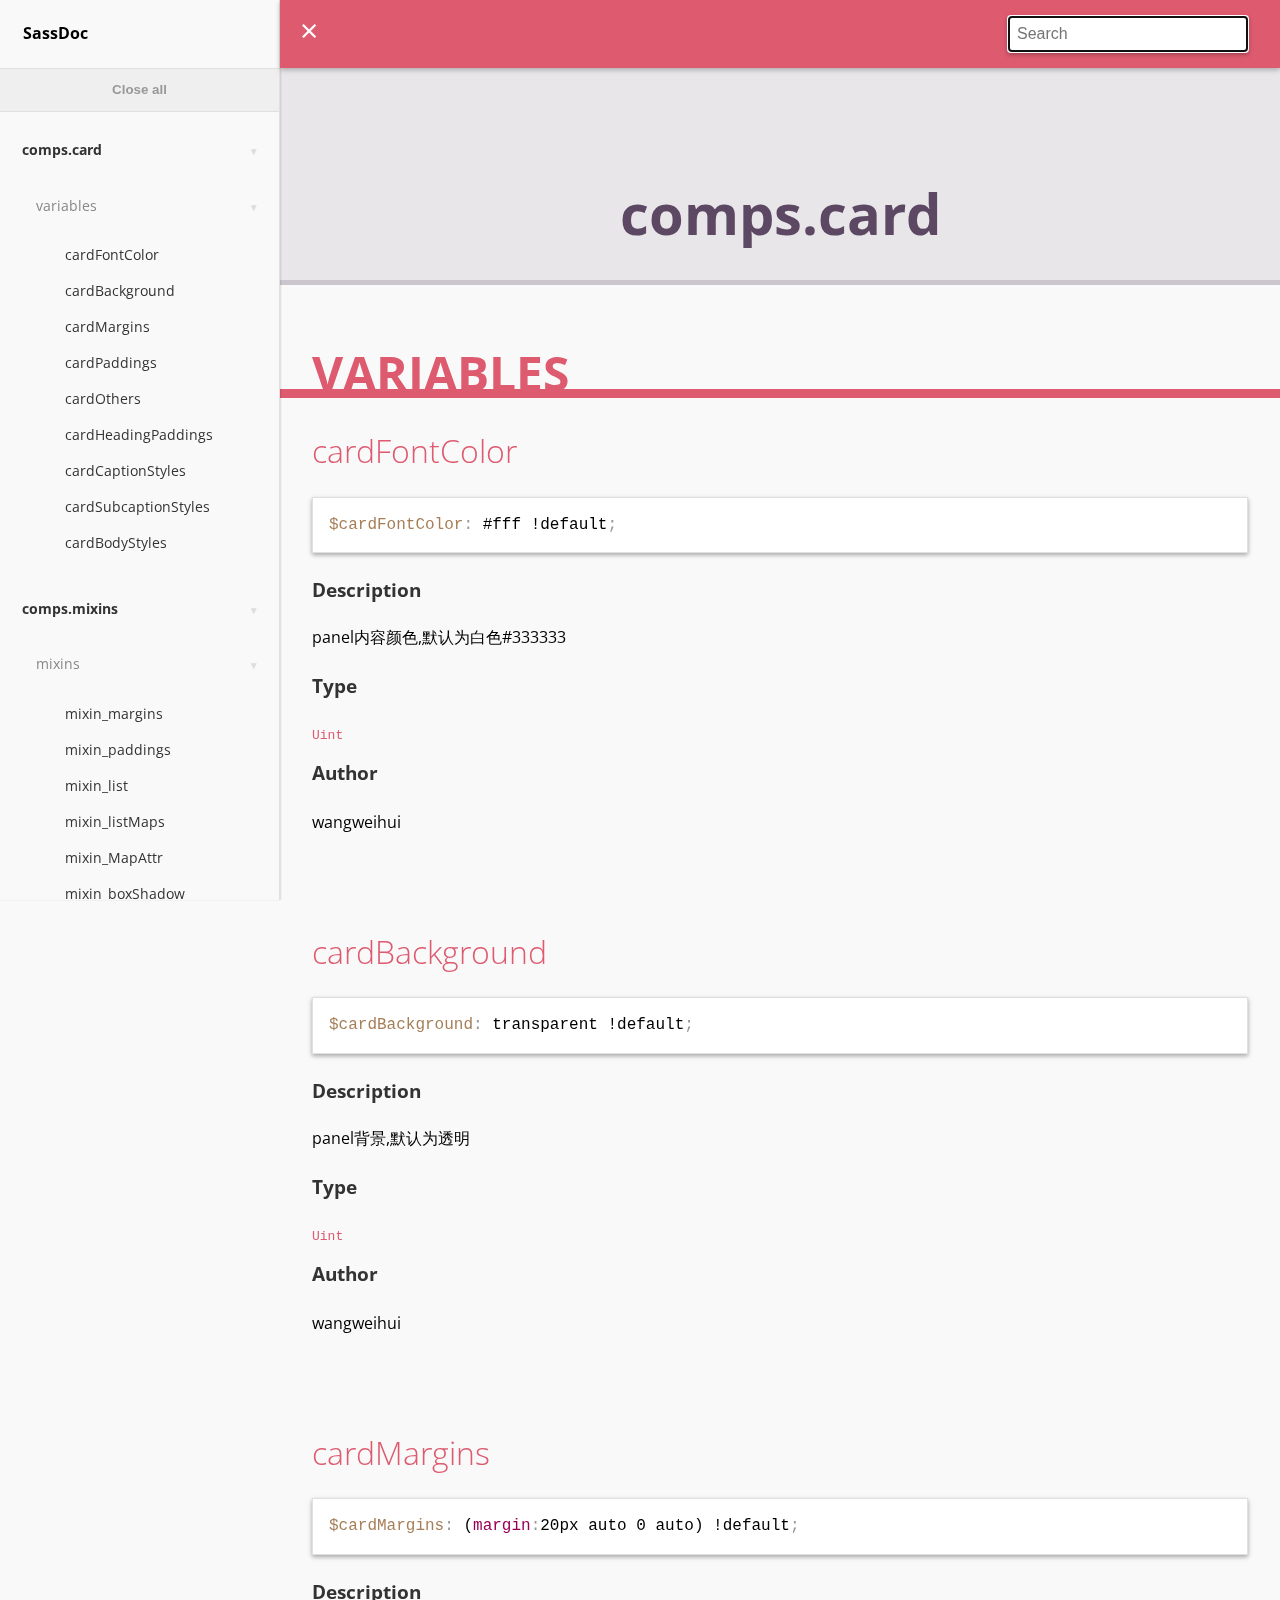
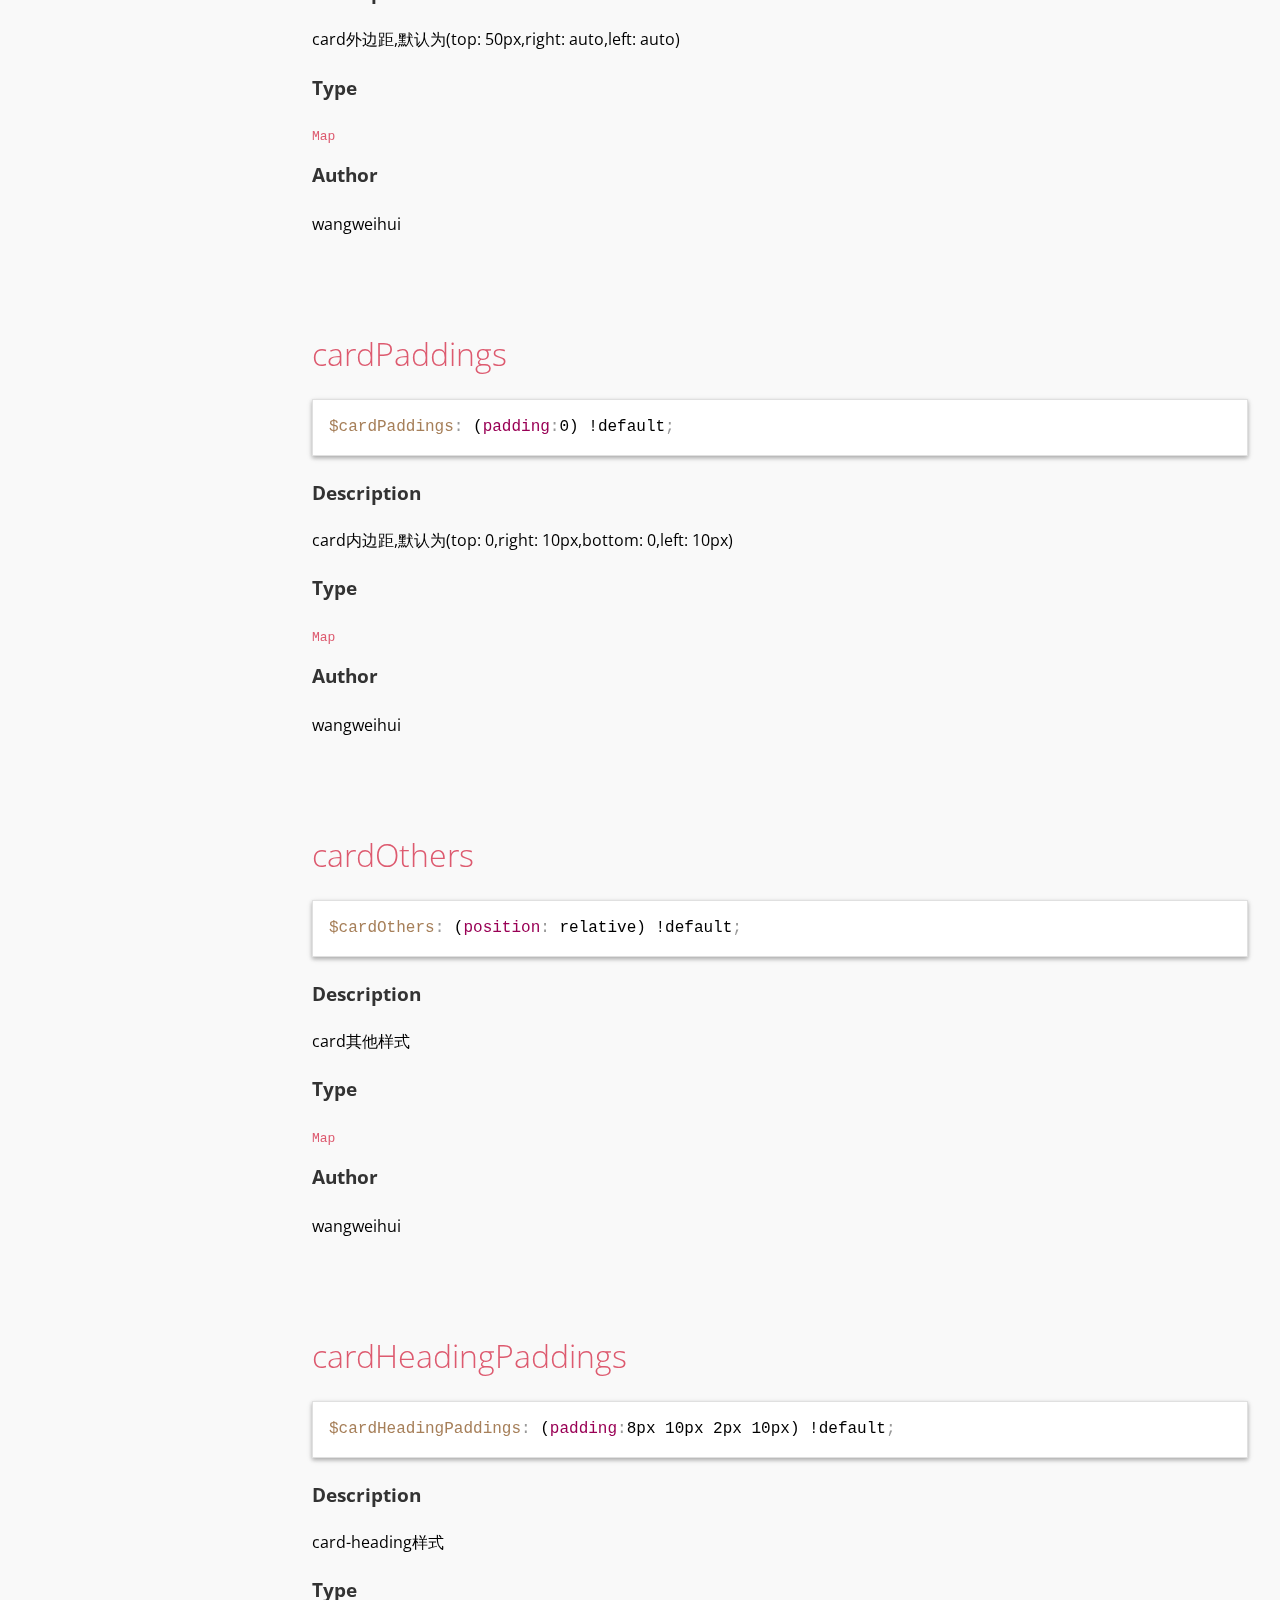
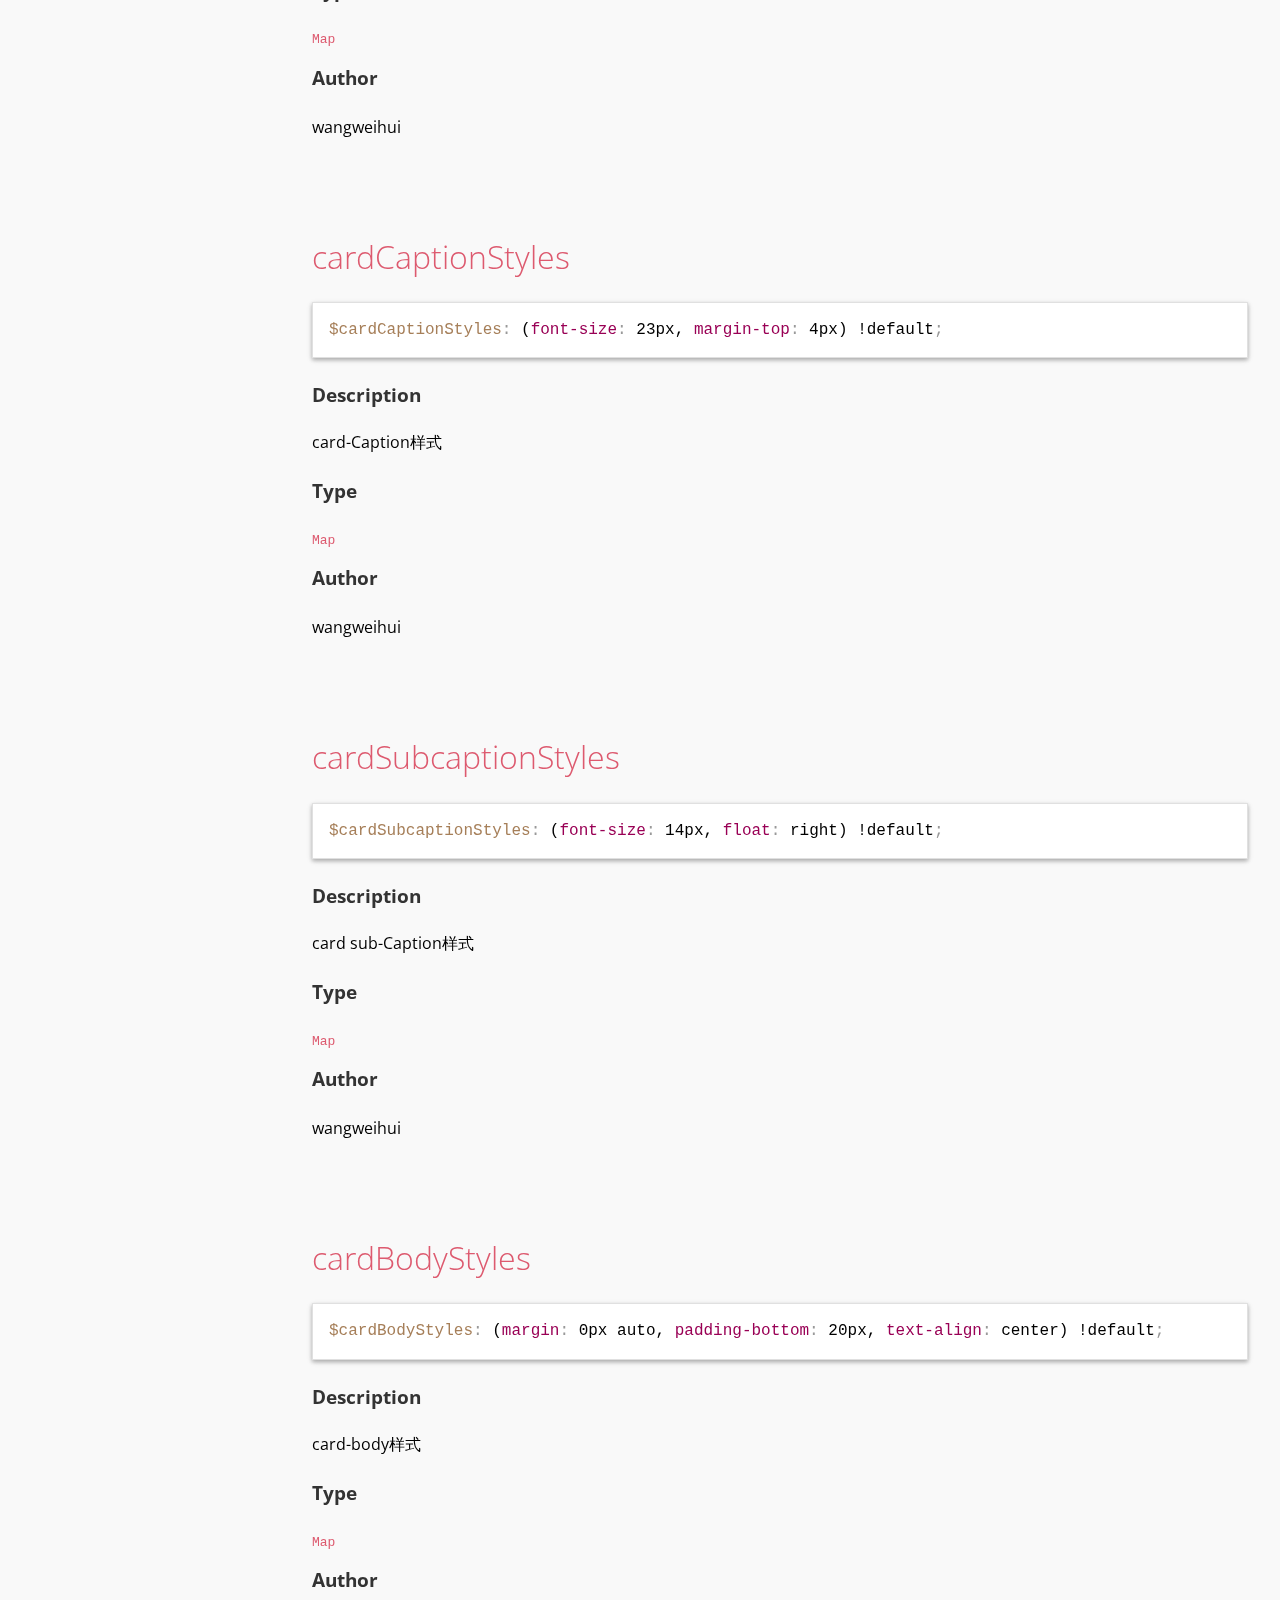
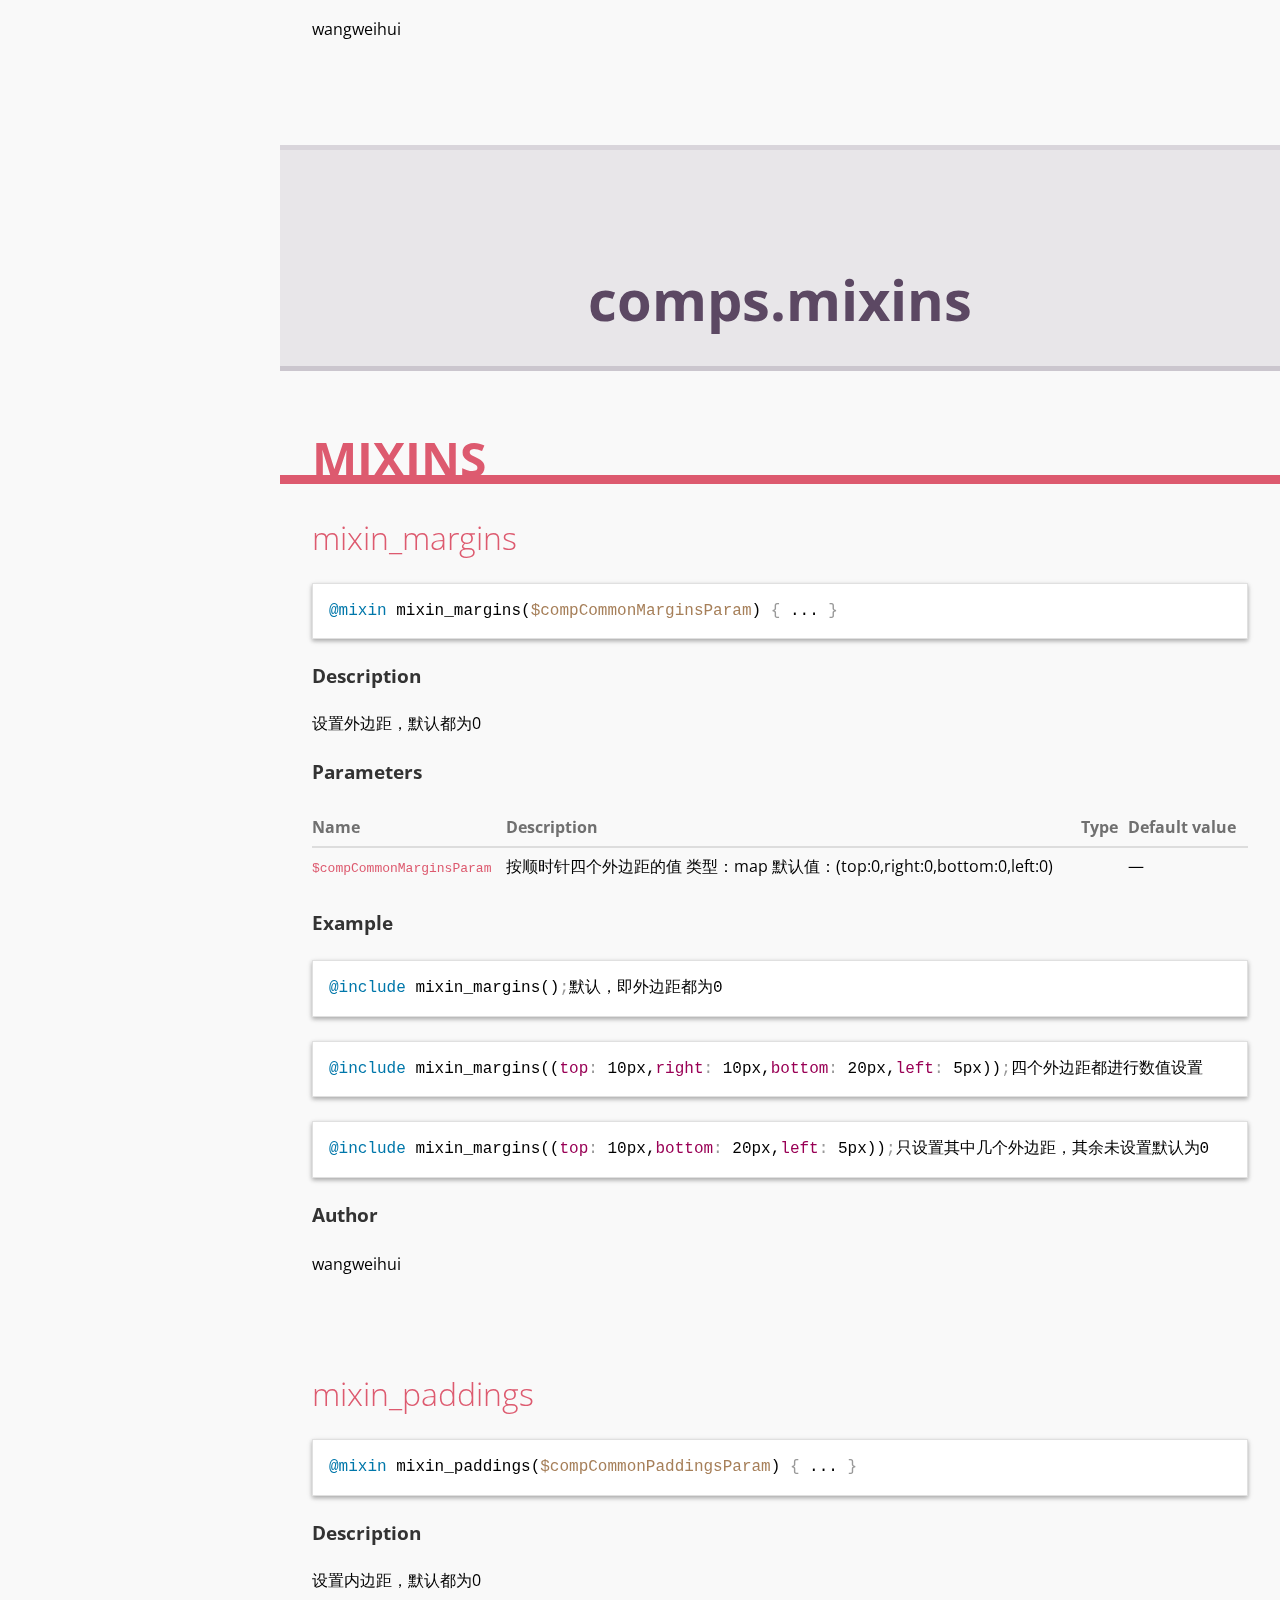
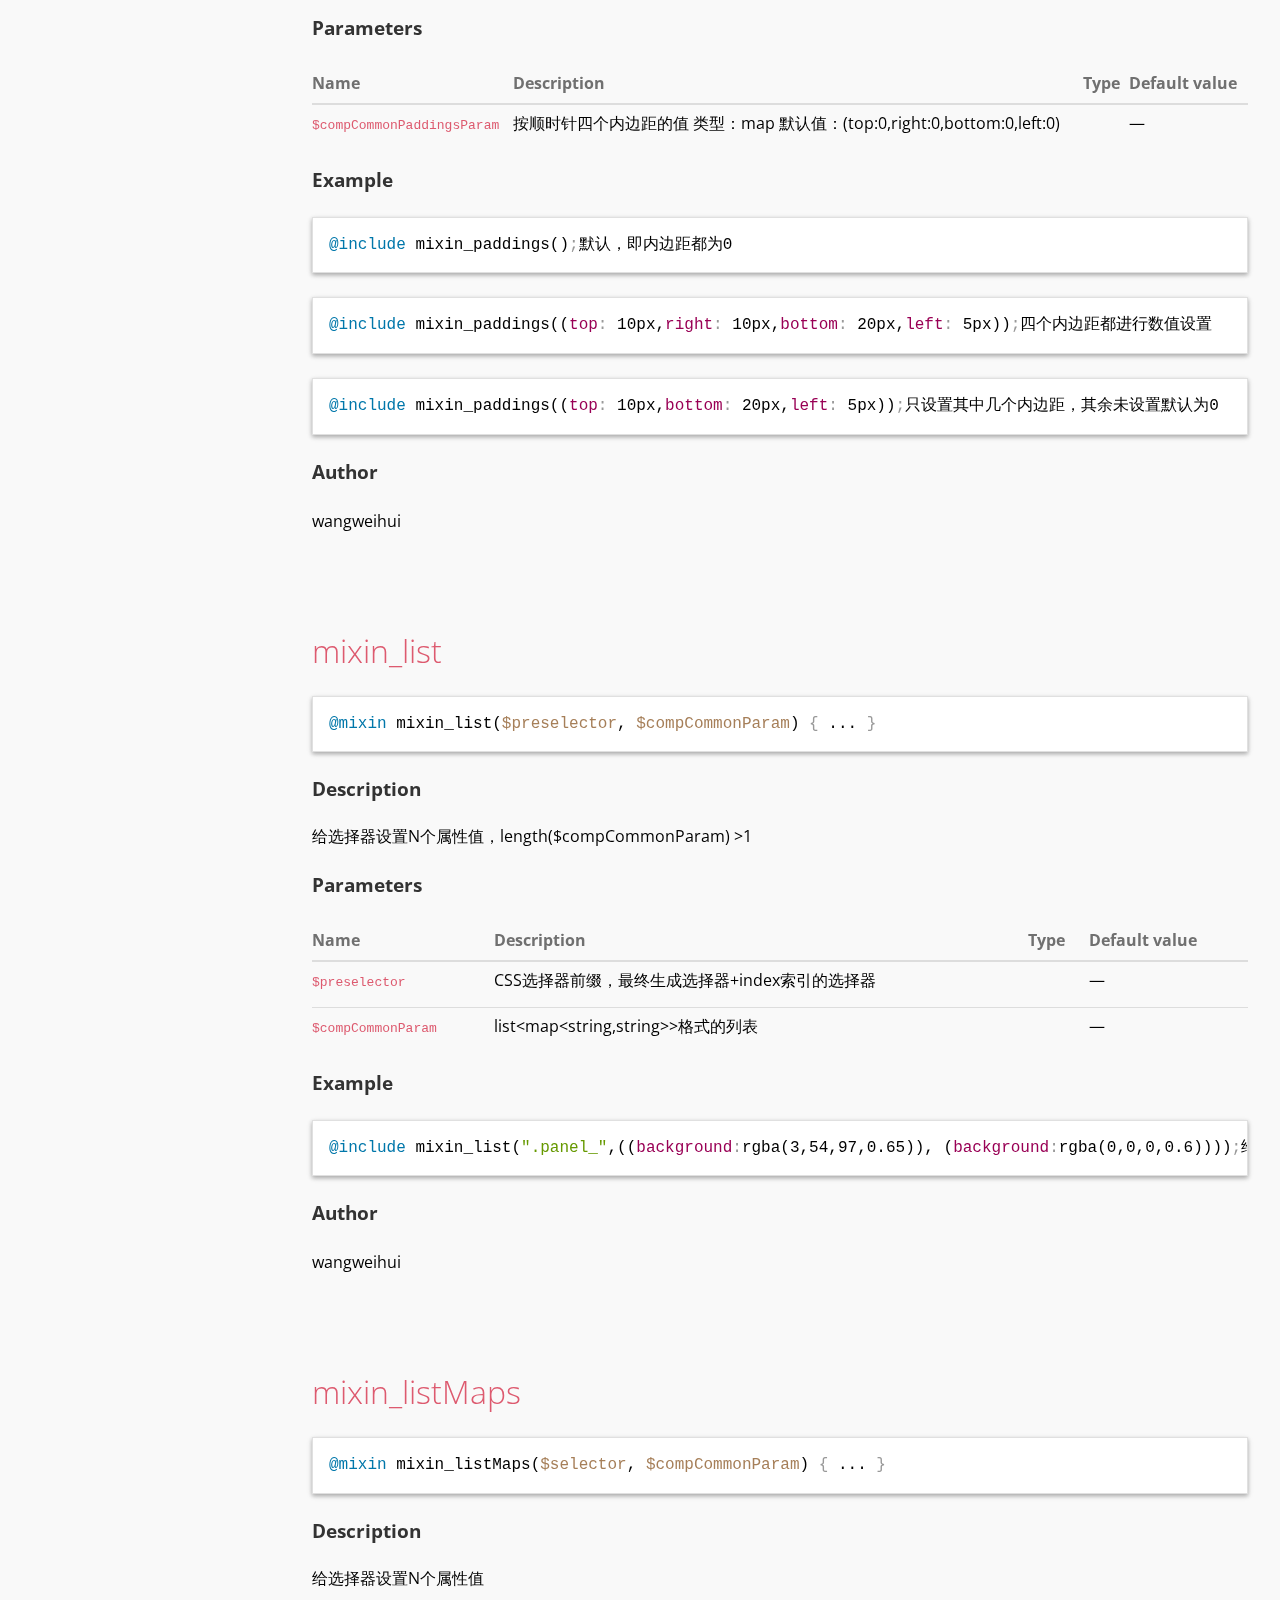
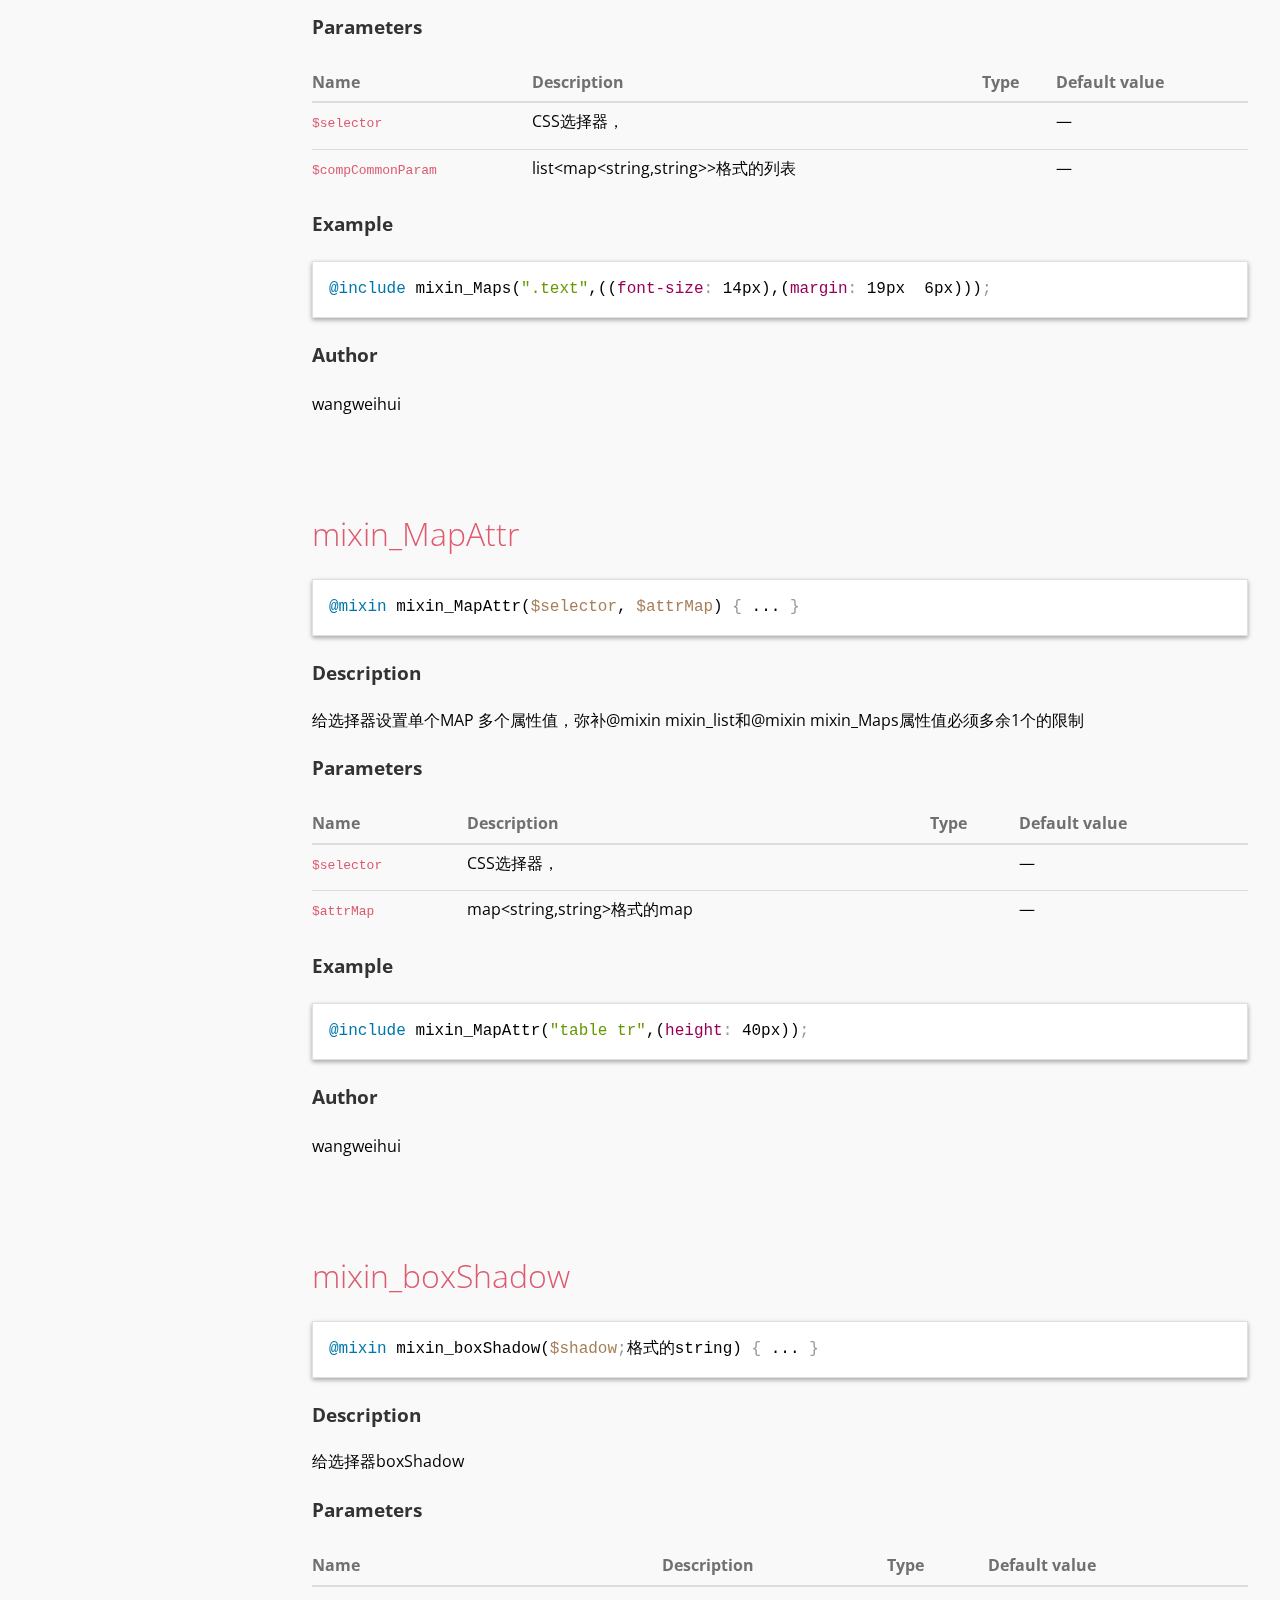
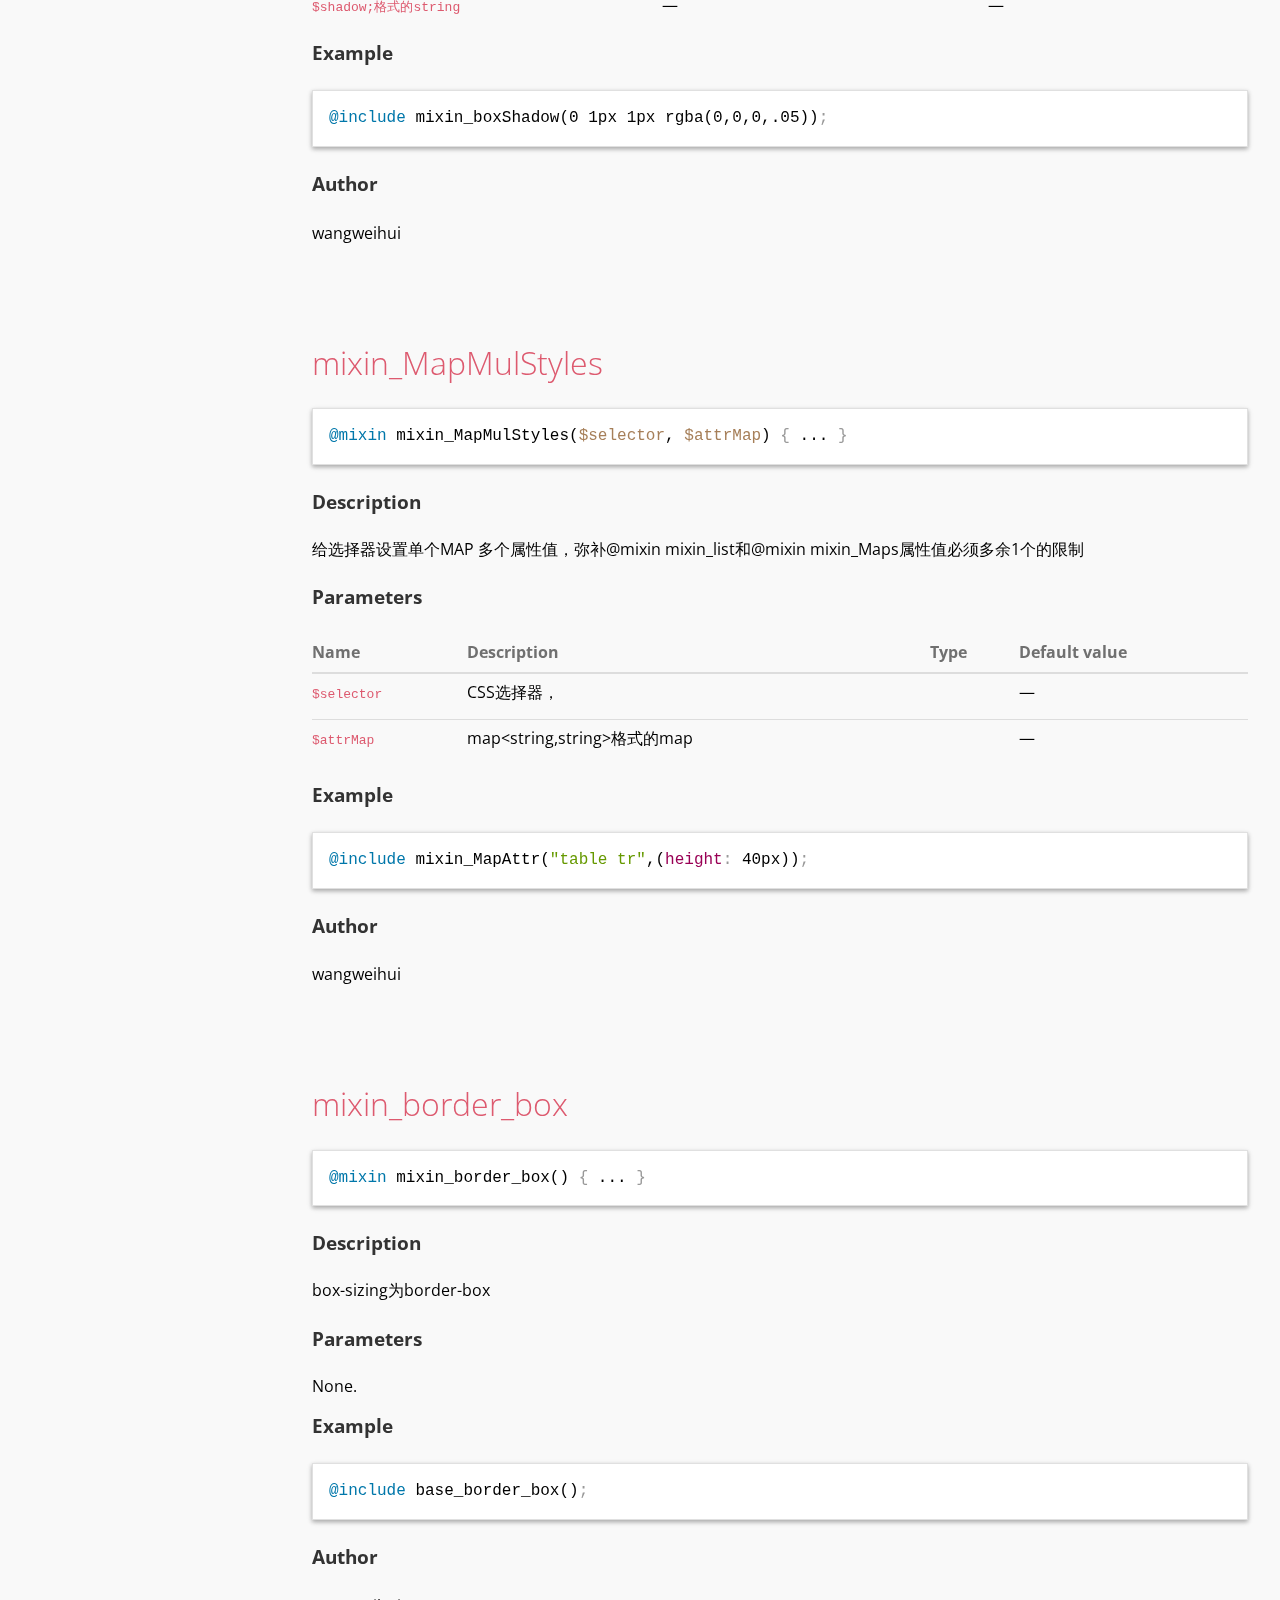
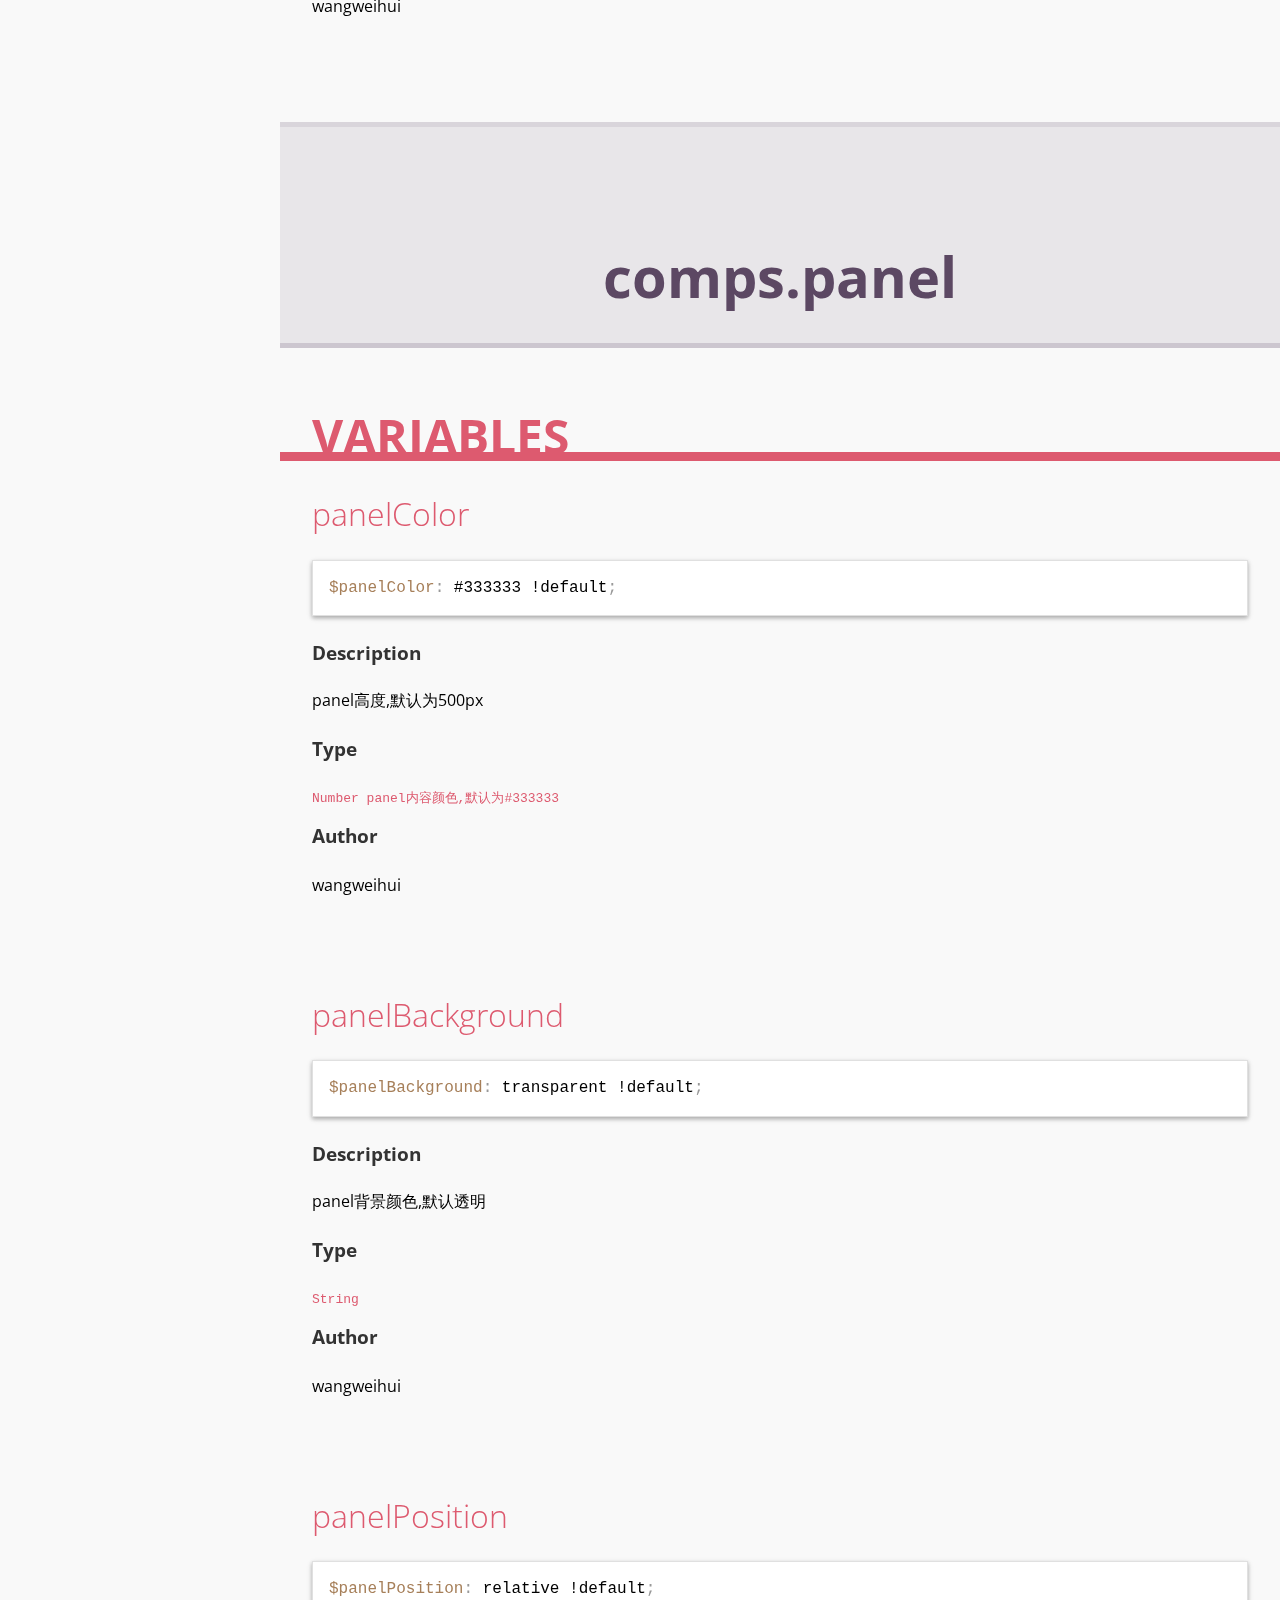
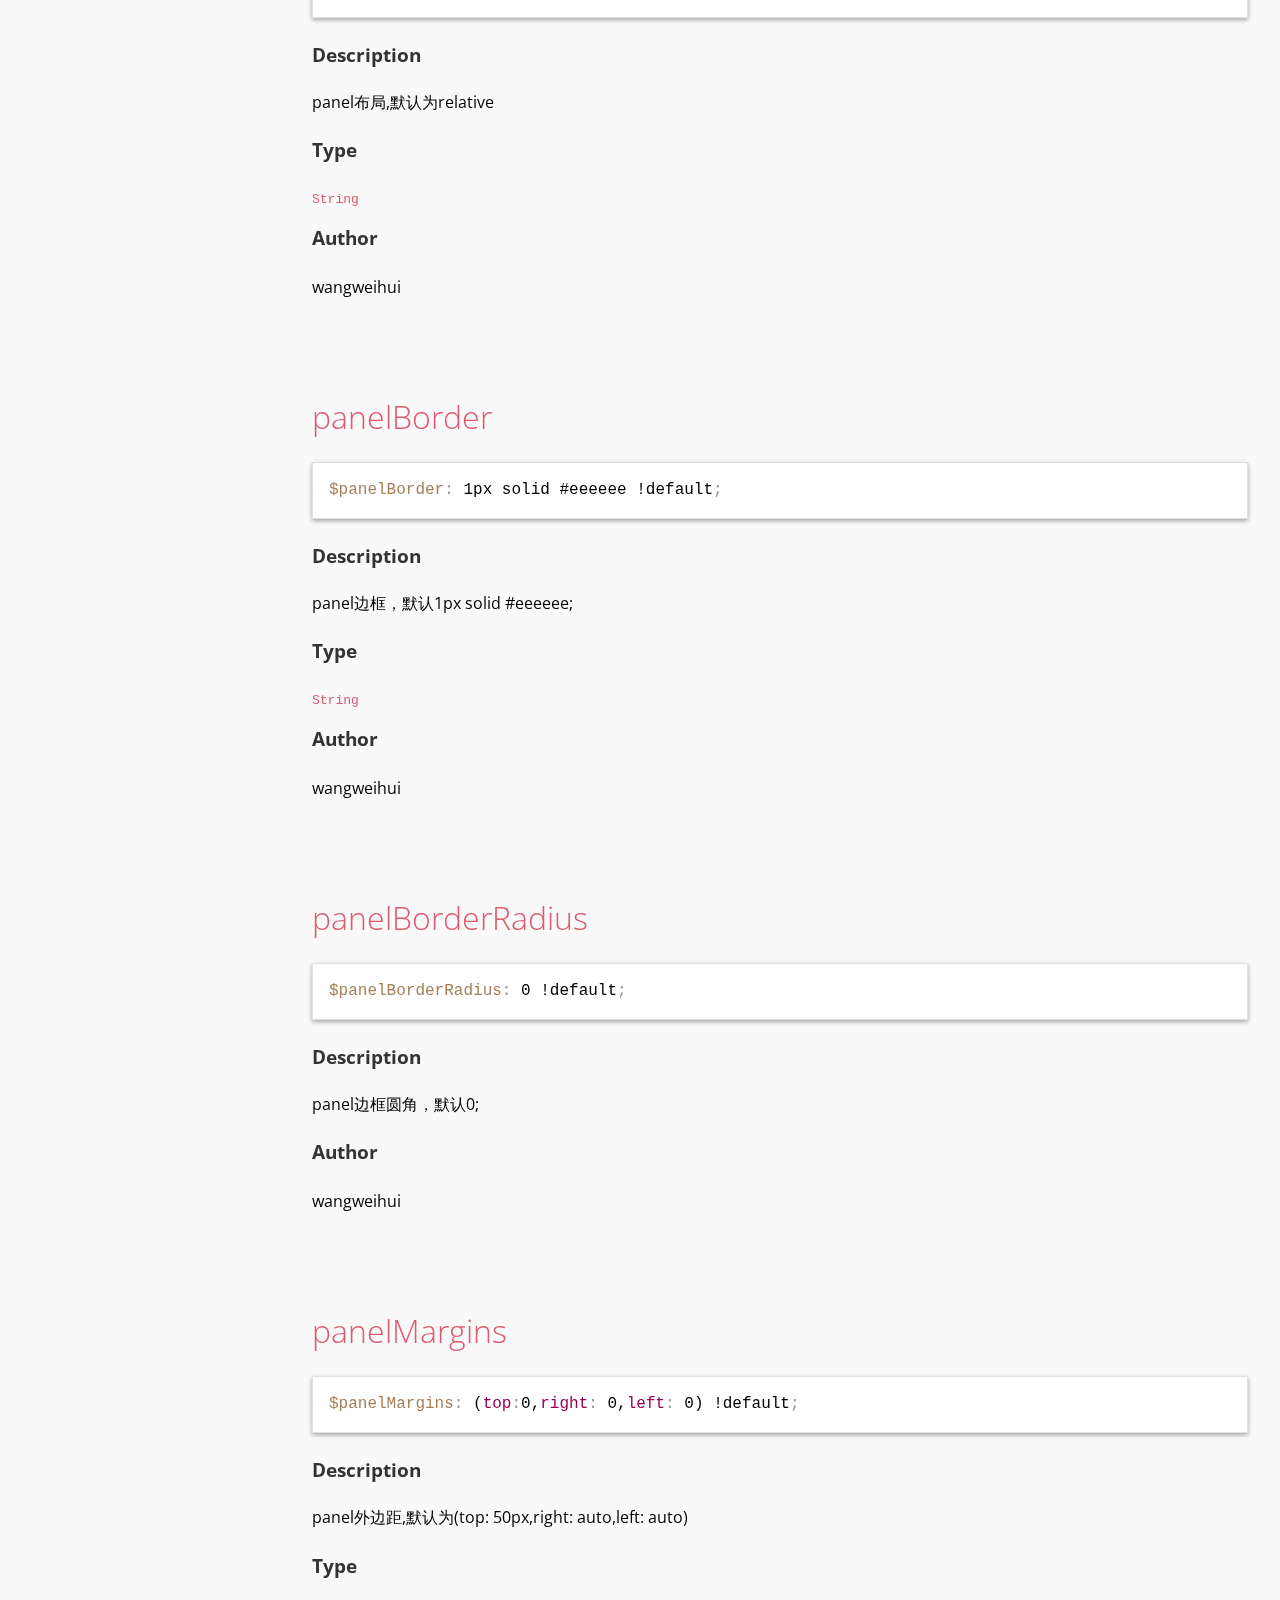
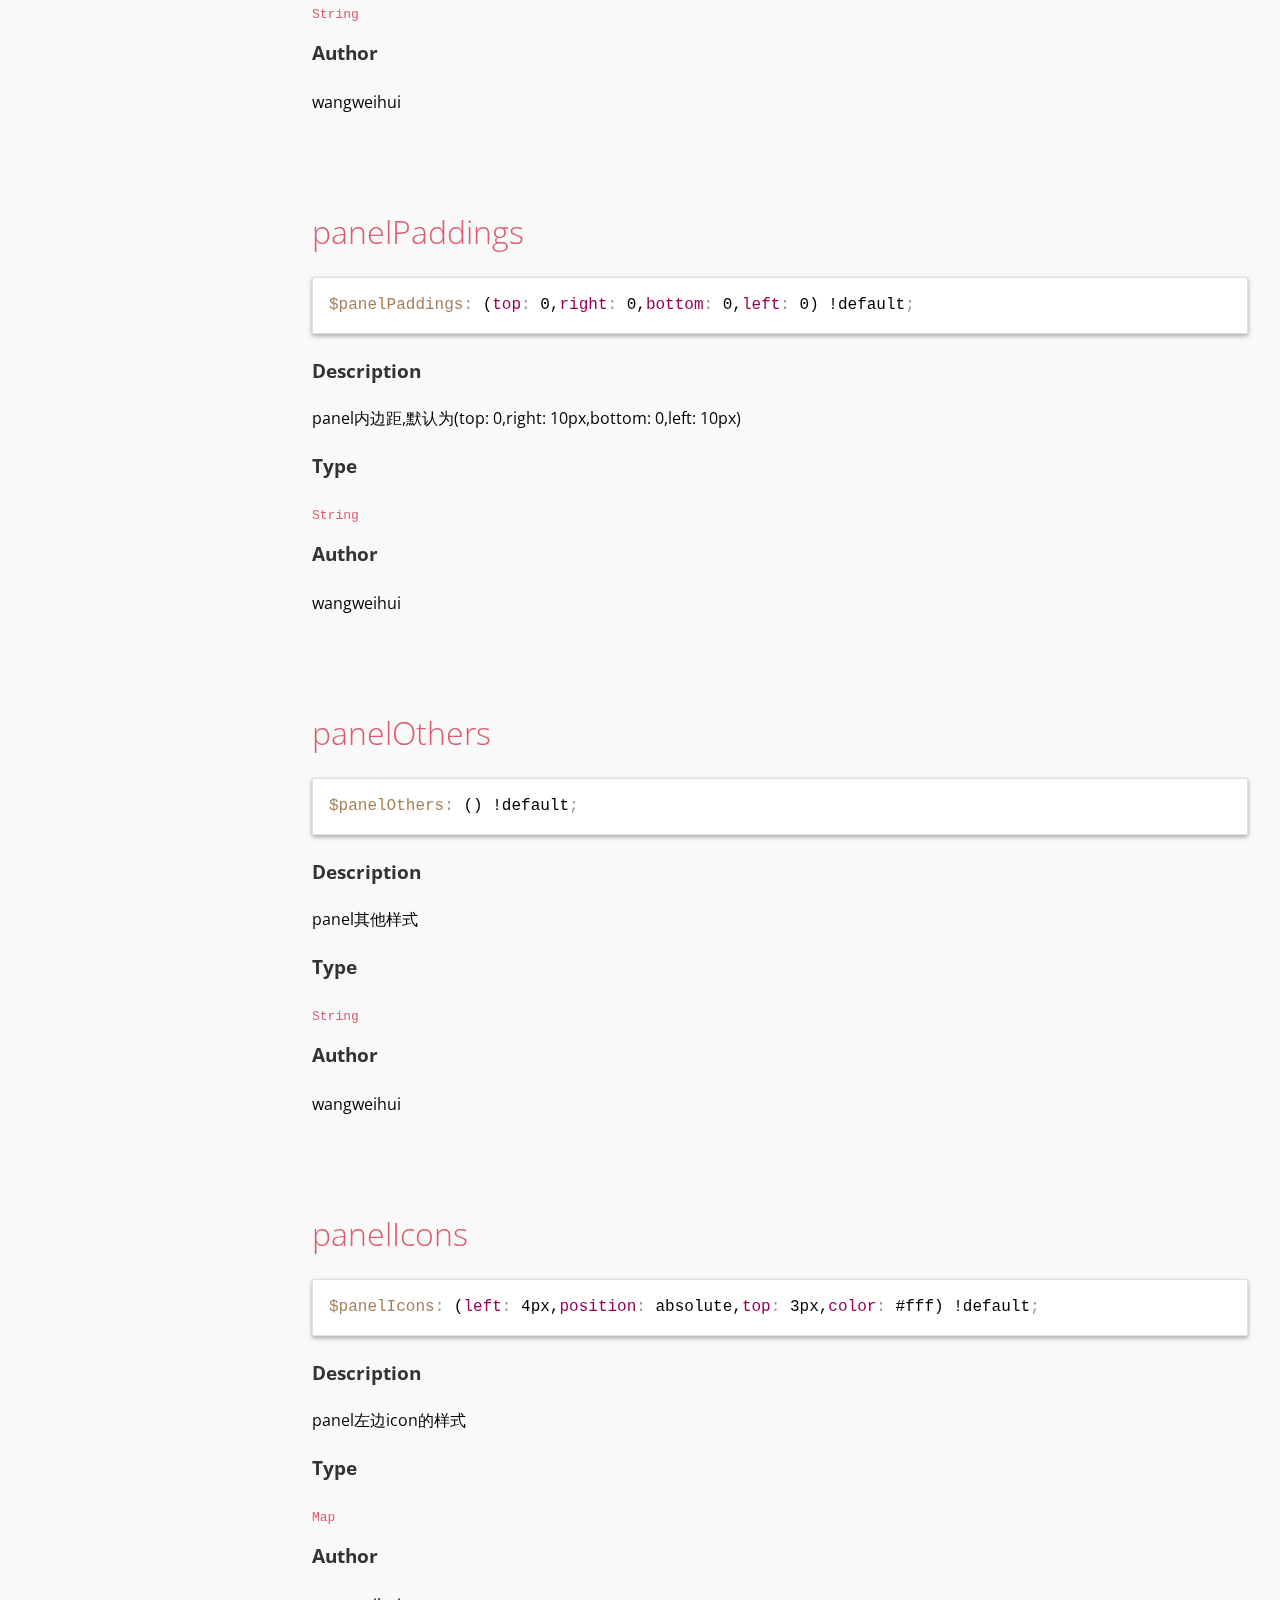
==== commit f1a8950a: "no message" ====
--- a/doc/index.html
+++ b/doc/index.html
@@ -1,19 +1,14 @@
-<!doctype html><html lang="en"><head><meta charset="utf-8"><title>SassDoc</title><link rel="stylesheet" href="assets/css/main.css"><link href="http://fonts.googleapis.com/css?family=Open+Sans:400,500,700" rel="stylesheet" type="text/css"><meta name="viewport" content="width=device-width"><meta content="IE=edge, chrome=1" http-equiv="X-UA-Compatible"><!-- Open Graph tags --><meta property="og:title" content="SassDoc - SassDoc"><meta property="og:type" content="website"><meta property="og:description" content="Release the docs!"><!-- Thanks to Sass-lang.com for the icons --><link href="assets/images/favicon.png" rel="shortcut icon"></head><body><aside class="sidebar" role="nav"><div class="sidebar__header"><h1 class="sidebar__title">SassDoc</h1></div><div class="sidebar__body"><button type="button" class="btn-toggle js-btn-toggle" data-alt="Open all">Close all</button><p class="sidebar__item sidebar__item--heading" data-slug="base"><a href="#base">base</a></p><div><p class="sidebar__item sidebar__item--sub-heading" data-slug="base-mixin"><a href="#base-mixin">mixins</a></p><ul class="list-unstyled"><li class="sidebar__item sassdoc__item" data-name="base_border_box" data-type="mixin"><a href="#mixin-base_border_box">base_border_box</a></li></ul></div><p class="sidebar__item sidebar__item--heading" data-slug="comps.comps_common"><a href="#comps.comps_common">comps.comps_common</a></p><div><p class="sidebar__item sidebar__item--sub-heading" data-slug="comps.comps_common-variable"><a href="#comps.comps_common-variable">variables</a></p><ul class="list-unstyled"><li class="sidebar__item sassdoc__item" data-name="compCommonColor" data-type="variable"><a href="#variable-compCommonColor">compCommonColor</a></li></ul><p class="sidebar__item sidebar__item--sub-heading" data-slug="comps.comps_common-mixin"><a href="#comps.comps_common-mixin">mixins</a></p><ul class="list-unstyled"><li class="sidebar__item sassdoc__item" data-name="comp_common_margins" data-type="mixin"><a href="#mixin-comp_common_margins">comp_common_margins</a></li><li class="sidebar__item sassdoc__item" data-name="comp_common_paddings" data-type="mixin"><a href="#mixin-comp_common_paddings">comp_common_paddings</a></li><li class="sidebar__item sassdoc__item" data-name="comp_common_list" data-type="mixin"><a href="#mixin-comp_common_list">comp_common_list</a></li><li class="sidebar__item sassdoc__item" data-name="comp_common_listMaps" data-type="mixin"><a href="#mixin-comp_common_listMaps">comp_common_listMaps</a></li><li class="sidebar__item sassdoc__item" data-name="comp_common_MapAttr" data-type="mixin"><a href="#mixin-comp_common_MapAttr">comp_common_MapAttr</a></li></ul></div><p class="sidebar__item sidebar__item--heading" data-slug="comps.gs_panel"><a href="#comps.gs_panel">comps.gs_panel</a></p><div><p class="sidebar__item sidebar__item--sub-heading" data-slug="comps.gs_panel-variable"><a href="#comps.gs_panel-variable">variables</a></p><ul class="list-unstyled"><li class="sidebar__item sassdoc__item" data-name="gsPanelHeight" data-type="variable"><a href="#variable-gsPanelHeight">gsPanelHeight</a></li><li class="sidebar__item sassdoc__item" data-name="gsPanelColor" data-type="variable"><a href="#variable-gsPanelColor">gsPanelColor</a></li><li class="sidebar__item sassdoc__item" data-name="gsPanelMax-width" data-type="variable"><a href="#variable-gsPanelMax-width">gsPanelMax-width</a></li><li class="sidebar__item sassdoc__item" data-name="gsPanelPosition" data-type="variable"><a href="#variable-gsPanelPosition">gsPanelPosition</a></li><li class="sidebar__item sassdoc__item" data-name="gsPanelMargins" data-type="variable"><a href="#variable-gsPanelMargins">gsPanelMargins</a></li><li class="sidebar__item sassdoc__item" data-name="gsPanelPaddings" data-type="variable"><a href="#variable-gsPanelPaddings">gsPanelPaddings</a></li><li class="sidebar__item sassdoc__item" data-name="gsPanelTitleFonts" data-type="variable"><a href="#variable-gsPanelTitleFonts">gsPanelTitleFonts</a></li><li class="sidebar__item sassdoc__item" data-name="gsPanelTitleOthers" data-type="variable"><a href="#variable-gsPanelTitleOthers">gsPanelTitleOthers</a></li></ul></div></div></aside><article class="main" role="main"><header class="header" role="banner"><div class="container"><div class="sassdoc__searchbar searchbar"><label for="js-search-input" class="visually-hidden">Search</label><div class="searchbar__form" id="js-search"><input name="search" type="search" class="searchbar__field" autocomplete="off" autofocus id="js-search-input" placeholder="Search"><ul class="searchbar__suggestions" id="js-search-suggestions"></ul></div></div></div></header><section class="main__section"><h1 class="main__heading" id="base"><div class="container">base</div></h1><section class="main__sub-section" id="base-mixin"><h2 class="main__heading--secondary"><div class="container">mixins</div></h2><section class="main__item container item" id="mixin-base_border_box"><h3 class="item__heading"><a class="item__name" href="#mixin-base_border_box">base_border_box</a></h3><div class="item__code-wrapper"><pre class="item__code item__code--togglable language-scss" data-current-state="collapsed" data-expanded="@mixin base_border_box() { 
-    -webkit-box-sizing: border-box;
-    -moz-box-sizing: border-box;
-    -moz-box-sizing: border-box;
-    box-sizing: border-box;
- }" data-collapsed="@mixin base_border_box() { ... }"><code>@mixin base_border_box() { ... }</code></pre></div><h3 class="item__sub-heading">Description</h3><div class="item__description"><p>box-sizing为border-box</p></div><h3 class="item__sub-heading">Parameters</h3><p>None.</p><h3 class="item__sub-heading">Example</h3><div class="item__example example"><pre class="example__code language-scss"><code>@include base_border_box();</code></pre></div><h3 class="item__sub-heading">Author</h3><ul class="list-unstyled"><li><p>wangweihui</p></li></ul></section></section></section><section class="main__section"><h1 class="main__heading" id="comps.comps_common"><div class="container">comps.comps_common</div></h1><section class="main__sub-section" id="comps.comps_common-variable"><h2 class="main__heading--secondary"><div class="container">variables</div></h2><section class="main__item container item" id="variable-compCommonColor"><h3 class="item__heading"><a class="item__name" href="#variable-compCommonColor">compCommonColor</a></h3><div class="item__code-wrapper"><pre class="item__code language-scss"><code>$compCommonColor: #fff;</code></pre></div><h3 class="item__sub-heading">Description</h3><div class="item__description"><p>内容颜色,默认为白色 #fff</p></div><h3 class="item__sub-heading">Type</h3><p><code>Uint</code></p><h3 class="item__sub-heading">Author</h3><ul class="list-unstyled"><li><p>wangweihui</p></li></ul></section></section><section class="main__sub-section" id="comps.comps_common-mixin"><h2 class="main__heading--secondary"><div class="container">mixins</div></h2><section class="main__item container item" id="mixin-comp_common_margins"><h3 class="item__heading"><a class="item__name" href="#mixin-comp_common_margins">comp_common_margins</a></h3><div class="item__code-wrapper"><pre class="item__code item__code--togglable language-scss" data-current-state="collapsed" data-expanded="@mixin comp_common_margins($compCommonMarginsParam) { 
+<!doctype html><html lang="en"><head><meta charset="utf-8"><title>SassDoc</title><link rel="stylesheet" href="assets/css/main.css"><link href="http://fonts.googleapis.com/css?family=Open+Sans:400,500,700" rel="stylesheet" type="text/css"><meta name="viewport" content="width=device-width"><meta content="IE=edge, chrome=1" http-equiv="X-UA-Compatible"><!-- Open Graph tags --><meta property="og:title" content="SassDoc - SassDoc"><meta property="og:type" content="website"><meta property="og:description" content="Release the docs!"><!-- Thanks to Sass-lang.com for the icons --><link href="assets/images/favicon.png" rel="shortcut icon"></head><body><aside class="sidebar" role="nav"><div class="sidebar__header"><h1 class="sidebar__title">SassDoc</h1></div><div class="sidebar__body"><button type="button" class="btn-toggle js-btn-toggle" data-alt="Open all">Close all</button><p class="sidebar__item sidebar__item--heading" data-slug="comps.card"><a href="#comps.card">comps.card</a></p><div><p class="sidebar__item sidebar__item--sub-heading" data-slug="comps.card-variable"><a href="#comps.card-variable">variables</a></p><ul class="list-unstyled"><li class="sidebar__item sassdoc__item" data-name="cardFontColor" data-type="variable"><a href="#variable-cardFontColor">cardFontColor</a></li><li class="sidebar__item sassdoc__item" data-name="cardBackground" data-type="variable"><a href="#variable-cardBackground">cardBackground</a></li><li class="sidebar__item sassdoc__item" data-name="cardMargins" data-type="variable"><a href="#variable-cardMargins">cardMargins</a></li><li class="sidebar__item sassdoc__item" data-name="cardPaddings" data-type="variable"><a href="#variable-cardPaddings">cardPaddings</a></li><li class="sidebar__item sassdoc__item" data-name="cardOthers" data-type="variable"><a href="#variable-cardOthers">cardOthers</a></li><li class="sidebar__item sassdoc__item" data-name="cardHeadingPaddings" data-type="variable"><a href="#variable-cardHeadingPaddings">cardHeadingPaddings</a></li><li class="sidebar__item sassdoc__item" data-name="cardCaptionStyles" data-type="variable"><a href="#variable-cardCaptionStyles">cardCaptionStyles</a></li><li class="sidebar__item sassdoc__item" data-name="cardSubcaptionStyles" data-type="variable"><a href="#variable-cardSubcaptionStyles">cardSubcaptionStyles</a></li><li class="sidebar__item sassdoc__item" data-name="cardBodyStyles" data-type="variable"><a href="#variable-cardBodyStyles">cardBodyStyles</a></li></ul></div><p class="sidebar__item sidebar__item--heading" data-slug="comps.mixins"><a href="#comps.mixins">comps.mixins</a></p><div><p class="sidebar__item sidebar__item--sub-heading" data-slug="comps.mixins-mixin"><a href="#comps.mixins-mixin">mixins</a></p><ul class="list-unstyled"><li class="sidebar__item sassdoc__item" data-name="mixin_margins" data-type="mixin"><a href="#mixin-mixin_margins">mixin_margins</a></li><li class="sidebar__item sassdoc__item" data-name="mixin_paddings" data-type="mixin"><a href="#mixin-mixin_paddings">mixin_paddings</a></li><li class="sidebar__item sassdoc__item" data-name="mixin_list" data-type="mixin"><a href="#mixin-mixin_list">mixin_list</a></li><li class="sidebar__item sassdoc__item" data-name="mixin_listMaps" data-type="mixin"><a href="#mixin-mixin_listMaps">mixin_listMaps</a></li><li class="sidebar__item sassdoc__item" data-name="mixin_MapAttr" data-type="mixin"><a href="#mixin-mixin_MapAttr">mixin_MapAttr</a></li><li class="sidebar__item sassdoc__item" data-name="mixin_boxShadow" data-type="mixin"><a href="#mixin-mixin_boxShadow">mixin_boxShadow</a></li><li class="sidebar__item sassdoc__item" data-name="mixin_MapMulStyles" data-type="mixin"><a href="#mixin-mixin_MapMulStyles">mixin_MapMulStyles</a></li><li class="sidebar__item sassdoc__item" data-name="mixin_border_box" data-type="mixin"><a href="#mixin-mixin_border_box">mixin_border_box</a></li></ul></div><p class="sidebar__item sidebar__item--heading" data-slug="comps.panel"><a href="#comps.panel">comps.panel</a></p><div><p class="sidebar__item sidebar__item--sub-heading" data-slug="comps.panel-variable"><a href="#comps.panel-variable">variables</a></p><ul class="list-unstyled"><li class="sidebar__item sassdoc__item" data-name="panelColor" data-type="variable"><a href="#variable-panelColor">panelColor</a></li><li class="sidebar__item sassdoc__item" data-name="panelBackground" data-type="variable"><a href="#variable-panelBackground">panelBackground</a></li><li class="sidebar__item sassdoc__item" data-name="panelPosition" data-type="variable"><a href="#variable-panelPosition">panelPosition</a></li><li class="sidebar__item sassdoc__item" data-name="panelBorder" data-type="variable"><a href="#variable-panelBorder">panelBorder</a></li><li class="sidebar__item sassdoc__item" data-name="panelBorderRadius" data-type="variable"><a href="#variable-panelBorderRadius">panelBorderRadius</a></li><li class="sidebar__item sassdoc__item" data-name="panelMargins" data-type="variable"><a href="#variable-panelMargins">panelMargins</a></li><li class="sidebar__item sassdoc__item" data-name="panelPaddings" data-type="variable"><a href="#variable-panelPaddings">panelPaddings</a></li><li class="sidebar__item sassdoc__item" data-name="panelOthers" data-type="variable"><a href="#variable-panelOthers">panelOthers</a></li><li class="sidebar__item sassdoc__item" data-name="panelIcons" data-type="variable"><a href="#variable-panelIcons">panelIcons</a></li><li class="sidebar__item sassdoc__item" data-name="panelBoxShadow" data-type="variable"><a href="#variable-panelBoxShadow">panelBoxShadow</a></li><li class="sidebar__item sassdoc__item" data-name="panelCaptionFonts" data-type="variable"><a href="#variable-panelCaptionFonts">panelCaptionFonts</a></li><li class="sidebar__item sassdoc__item" data-name="panelCaptionOthers" data-type="variable"><a href="#variable-panelCaptionOthers">panelCaptionOthers</a></li><li class="sidebar__item sassdoc__item" data-name="panelHeadingPaddings" data-type="variable"><a href="#variable-panelHeadingPaddings">panelHeadingPaddings</a></li><li class="sidebar__item sassdoc__item" data-name="panelHeadingBorderBottom" data-type="variable"><a href="#variable-panelHeadingBorderBottom">panelHeadingBorderBottom</a></li><li class="sidebar__item sassdoc__item" data-name="panelHeadingTopLeftRadius" data-type="variable"><a href="#variable-panelHeadingTopLeftRadius">panelHeadingTopLeftRadius</a></li><li class="sidebar__item sassdoc__item" data-name="panelHeadingTopRightRadius" data-type="variable"><a href="#variable-panelHeadingTopRightRadius">panelHeadingTopRightRadius</a></li><li class="sidebar__item sassdoc__item" data-name="panelBody" data-type="variable"><a href="#variable-panelBody">panelBody</a></li><li class="sidebar__item sassdoc__item" data-name="panelTools" data-type="variable"><a href="#variable-panelTools">panelTools</a></li><li class="sidebar__item sassdoc__item" data-name="panelToolsHeight" data-type="variable"><a href="#variable-panelToolsHeight">panelToolsHeight</a></li><li class="sidebar__item sassdoc__item" data-name="panelToolsBtn" data-type="variable"><a href="#variable-panelToolsBtn">panelToolsBtn</a></li><li class="sidebar__item sassdoc__item" data-name="panelToolsAngle" data-type="variable"><a href="#variable-panelToolsAngle">panelToolsAngle</a></li></ul></div><p class="sidebar__item sidebar__item--heading" data-slug="comps.table"><a href="#comps.table">comps.table</a></p><div><p class="sidebar__item sidebar__item--sub-heading" data-slug="comps.table-variable"><a href="#comps.table-variable">variables</a></p><ul class="list-unstyled"><li class="sidebar__item sassdoc__item" data-name="table_red" data-type="variable"><a href="#variable-table_red">table_red</a></li><li class="sidebar__item sassdoc__item" data-name="table_black" data-type="variable"><a href="#variable-table_black">table_black</a></li><li class="sidebar__item sassdoc__item" data-name="table_grey" data-type="variable"><a href="#variable-table_grey">table_grey</a></li></ul></div></div></aside><article class="main" role="main"><header class="header" role="banner"><div class="container"><div class="sassdoc__searchbar searchbar"><label for="js-search-input" class="visually-hidden">Search</label><div class="searchbar__form" id="js-search"><input name="search" type="search" class="searchbar__field" autocomplete="off" autofocus id="js-search-input" placeholder="Search"><ul class="searchbar__suggestions" id="js-search-suggestions"></ul></div></div></div></header><section class="main__section"><h1 class="main__heading" id="comps.card"><div class="container">comps.card</div></h1><section class="main__sub-section" id="comps.card-variable"><h2 class="main__heading--secondary"><div class="container">variables</div></h2><section class="main__item container item" id="variable-cardFontColor"><h3 class="item__heading"><a class="item__name" href="#variable-cardFontColor">cardFontColor</a></h3><div class="item__code-wrapper"><pre class="item__code language-scss"><code>$cardFontColor: #fff !default;</code></pre></div><h3 class="item__sub-heading">Description</h3><div class="item__description"><p>panel内容颜色,默认为白色#333333</p></div><h3 class="item__sub-heading">Type</h3><p><code>Uint</code></p><h3 class="item__sub-heading">Author</h3><ul class="list-unstyled"><li><p>wangweihui</p></li></ul></section><section class="main__item container item" id="variable-cardBackground"><h3 class="item__heading"><a class="item__name" href="#variable-cardBackground">cardBackground</a></h3><div class="item__code-wrapper"><pre class="item__code language-scss"><code>$cardBackground: transparent !default;</code></pre></div><h3 class="item__sub-heading">Description</h3><div class="item__description"><p>panel背景,默认为透明</p></div><h3 class="item__sub-heading">Type</h3><p><code>Uint</code></p><h3 class="item__sub-heading">Author</h3><ul class="list-unstyled"><li><p>wangweihui</p></li></ul></section><section class="main__item container item" id="variable-cardMargins"><h3 class="item__heading"><a class="item__name" href="#variable-cardMargins">cardMargins</a></h3><div class="item__code-wrapper"><pre class="item__code language-scss"><code>$cardMargins: (margin:20px auto 0 auto) !default;</code></pre></div><h3 class="item__sub-heading">Description</h3><div class="item__description"><p>card外边距,默认为(top: 50px,right: auto,left: auto)</p></div><h3 class="item__sub-heading">Type</h3><p><code>Map</code></p><h3 class="item__sub-heading">Author</h3><ul class="list-unstyled"><li><p>wangweihui</p></li></ul></section><section class="main__item container item" id="variable-cardPaddings"><h3 class="item__heading"><a class="item__name" href="#variable-cardPaddings">cardPaddings</a></h3><div class="item__code-wrapper"><pre class="item__code language-scss"><code>$cardPaddings: (padding:0) !default;</code></pre></div><h3 class="item__sub-heading">Description</h3><div class="item__description"><p>card内边距,默认为(top: 0,right: 10px,bottom: 0,left: 10px)</p></div><h3 class="item__sub-heading">Type</h3><p><code>Map</code></p><h3 class="item__sub-heading">Author</h3><ul class="list-unstyled"><li><p>wangweihui</p></li></ul></section><section class="main__item container item" id="variable-cardOthers"><h3 class="item__heading"><a class="item__name" href="#variable-cardOthers">cardOthers</a></h3><div class="item__code-wrapper"><pre class="item__code language-scss"><code>$cardOthers: (position: relative) !default;</code></pre></div><h3 class="item__sub-heading">Description</h3><div class="item__description"><p>card其他样式</p></div><h3 class="item__sub-heading">Type</h3><p><code>Map</code></p><h3 class="item__sub-heading">Author</h3><ul class="list-unstyled"><li><p>wangweihui</p></li></ul></section><section class="main__item container item" id="variable-cardHeadingPaddings"><h3 class="item__heading"><a class="item__name" href="#variable-cardHeadingPaddings">cardHeadingPaddings</a></h3><div class="item__code-wrapper"><pre class="item__code language-scss"><code>$cardHeadingPaddings: (padding:8px 10px 2px 10px) !default;</code></pre></div><h3 class="item__sub-heading">Description</h3><div class="item__description"><p>card-heading样式</p></div><h3 class="item__sub-heading">Type</h3><p><code>Map</code></p><h3 class="item__sub-heading">Author</h3><ul class="list-unstyled"><li><p>wangweihui</p></li></ul></section><section class="main__item container item" id="variable-cardCaptionStyles"><h3 class="item__heading"><a class="item__name" href="#variable-cardCaptionStyles">cardCaptionStyles</a></h3><div class="item__code-wrapper"><pre class="item__code language-scss"><code>$cardCaptionStyles: (font-size: 23px, margin-top: 4px) !default;</code></pre></div><h3 class="item__sub-heading">Description</h3><div class="item__description"><p>card-Caption样式</p></div><h3 class="item__sub-heading">Type</h3><p><code>Map</code></p><h3 class="item__sub-heading">Author</h3><ul class="list-unstyled"><li><p>wangweihui</p></li></ul></section><section class="main__item container item" id="variable-cardSubcaptionStyles"><h3 class="item__heading"><a class="item__name" href="#variable-cardSubcaptionStyles">cardSubcaptionStyles</a></h3><div class="item__code-wrapper"><pre class="item__code language-scss"><code>$cardSubcaptionStyles: (font-size: 14px, float: right) !default;</code></pre></div><h3 class="item__sub-heading">Description</h3><div class="item__description"><p>card sub-Caption样式</p></div><h3 class="item__sub-heading">Type</h3><p><code>Map</code></p><h3 class="item__sub-heading">Author</h3><ul class="list-unstyled"><li><p>wangweihui</p></li></ul></section><section class="main__item container item" id="variable-cardBodyStyles"><h3 class="item__heading"><a class="item__name" href="#variable-cardBodyStyles">cardBodyStyles</a></h3><div class="item__code-wrapper"><pre class="item__code language-scss"><code>$cardBodyStyles: (margin: 0px auto, padding-bottom: 20px, text-align: center) !default;</code></pre></div><h3 class="item__sub-heading">Description</h3><div class="item__description"><p>card-body样式</p></div><h3 class="item__sub-heading">Type</h3><p><code>Map</code></p><h3 class="item__sub-heading">Author</h3><ul class="list-unstyled"><li><p>wangweihui</p></li></ul></section></section></section><section class="main__section"><h1 class="main__heading" id="comps.mixins"><div class="container">comps.mixins</div></h1><section class="main__sub-section" id="comps.mixins-mixin"><h2 class="main__heading--secondary"><div class="container">mixins</div></h2><section class="main__item container item" id="mixin-mixin_margins"><h3 class="item__heading"><a class="item__name" href="#mixin-mixin_margins">mixin_margins</a></h3><div class="item__code-wrapper"><pre class="item__code item__code--togglable language-scss" data-current-state="collapsed" data-expanded="@mixin mixin_margins($compCommonMarginsParam) { 
     @each $marginPosition,$marginValue in $compCommonMarginsParam
     {
         margin-#{$marginPosition}: $marginValue;
     }
- }" data-collapsed="@mixin comp_common_margins($compCommonMarginsParam) { ... }"><code>@mixin comp_common_margins($compCommonMarginsParam) { ... }</code></pre></div><h3 class="item__sub-heading">Description</h3><div class="item__description"><p>设置外边距，默认都为0</p></div><h3 class="item__sub-heading">Parameters</h3><table class="item__parameters"><thead><tr><th scope="col"><span class="visually-hidden">parameter</span>Name</th><th scope="col"><span class="visually-hidden">parameter</span>Description</th><th scope="col"><span class="visually-hidden">parameter</span>Type</th><th scope="col"><span class="visually-hidden">parameter</span>Default value</th></tr></thead><tbody><tr class="item__parameter"><th scope="row" data-label="name"><code>$compCommonMarginsParam</code></th><td data-label="desc"><p>按顺时针四个外边距的值 类型：map 默认值：(top:0,right:0,bottom:0,left:0)</p></td><td data-label="type"><code></code></td><td data-label="default">&mdash;<span class="visually-hidden">none</span></td></tr></tbody></table><h3 class="item__sub-heading">Example</h3><div class="item__example example"><pre class="example__code language-scss"><code>@include comp_common_margins();默认，即外边距都为0</code></pre></div><div class="item__example example"><pre class="example__code language-scss"><code>@include comp_common_margins((top: 10px,right: 10px,bottom: 20px,left: 5px));四个外边距都进行数值设置</code></pre></div><div class="item__example example"><pre class="example__code language-scss"><code>@include comp_common_margins((top: 10px,bottom: 20px,left: 5px));只设置其中几个外边距，其余未设置默认为0</code></pre></div><h3 class="item__sub-heading">Author</h3><ul class="list-unstyled"><li><p>wangweihui</p></li></ul></section><section class="main__item container item" id="mixin-comp_common_paddings"><h3 class="item__heading"><a class="item__name" href="#mixin-comp_common_paddings">comp_common_paddings</a></h3><div class="item__code-wrapper"><pre class="item__code item__code--togglable language-scss" data-current-state="collapsed" data-expanded="@mixin comp_common_paddings($compCommonPaddingsParam) { 
+ }" data-collapsed="@mixin mixin_margins($compCommonMarginsParam) { ... }"><code>@mixin mixin_margins($compCommonMarginsParam) { ... }</code></pre></div><h3 class="item__sub-heading">Description</h3><div class="item__description"><p>设置外边距，默认都为0</p></div><h3 class="item__sub-heading">Parameters</h3><table class="item__parameters"><thead><tr><th scope="col"><span class="visually-hidden">parameter</span>Name</th><th scope="col"><span class="visually-hidden">parameter</span>Description</th><th scope="col"><span class="visually-hidden">parameter</span>Type</th><th scope="col"><span class="visually-hidden">parameter</span>Default value</th></tr></thead><tbody><tr class="item__parameter"><th scope="row" data-label="name"><code>$compCommonMarginsParam</code></th><td data-label="desc"><p>按顺时针四个外边距的值 类型：map 默认值：(top:0,right:0,bottom:0,left:0)</p></td><td data-label="type"><code></code></td><td data-label="default">&mdash;<span class="visually-hidden">none</span></td></tr></tbody></table><h3 class="item__sub-heading">Example</h3><div class="item__example example"><pre class="example__code language-scss"><code>@include mixin_margins();默认，即外边距都为0</code></pre></div><div class="item__example example"><pre class="example__code language-scss"><code>@include mixin_margins((top: 10px,right: 10px,bottom: 20px,left: 5px));四个外边距都进行数值设置</code></pre></div><div class="item__example example"><pre class="example__code language-scss"><code>@include mixin_margins((top: 10px,bottom: 20px,left: 5px));只设置其中几个外边距，其余未设置默认为0</code></pre></div><h3 class="item__sub-heading">Author</h3><ul class="list-unstyled"><li><p>wangweihui</p></li></ul></section><section class="main__item container item" id="mixin-mixin_paddings"><h3 class="item__heading"><a class="item__name" href="#mixin-mixin_paddings">mixin_paddings</a></h3><div class="item__code-wrapper"><pre class="item__code item__code--togglable language-scss" data-current-state="collapsed" data-expanded="@mixin mixin_paddings($compCommonPaddingsParam) { 
     @each $paddingPosition,$paddingValue in $compCommonPaddingsParam
     {
         padding-#{$paddingPosition}: $paddingValue;
     }
- }" data-collapsed="@mixin comp_common_paddings($compCommonPaddingsParam) { ... }"><code>@mixin comp_common_paddings($compCommonPaddingsParam) { ... }</code></pre></div><h3 class="item__sub-heading">Description</h3><div class="item__description"><p>设置内边距，默认都为0</p></div><h3 class="item__sub-heading">Parameters</h3><table class="item__parameters"><thead><tr><th scope="col"><span class="visually-hidden">parameter</span>Name</th><th scope="col"><span class="visually-hidden">parameter</span>Description</th><th scope="col"><span class="visually-hidden">parameter</span>Type</th><th scope="col"><span class="visually-hidden">parameter</span>Default value</th></tr></thead><tbody><tr class="item__parameter"><th scope="row" data-label="name"><code>$compCommonPaddingsParam</code></th><td data-label="desc"><p>按顺时针四个内边距的值 类型：map 默认值：(top:0,right:0,bottom:0,left:0)</p></td><td data-label="type"><code></code></td><td data-label="default">&mdash;<span class="visually-hidden">none</span></td></tr></tbody></table><h3 class="item__sub-heading">Example</h3><div class="item__example example"><pre class="example__code language-scss"><code>@include comp_common_paddings();默认，即内边距都为0</code></pre></div><div class="item__example example"><pre class="example__code language-scss"><code>@include comp_common_paddings((top: 10px,right: 10px,bottom: 20px,left: 5px));四个内边距都进行数值设置</code></pre></div><div class="item__example example"><pre class="example__code language-scss"><code>@include comp_common_paddings((top: 10px,bottom: 20px,left: 5px));只设置其中几个内边距，其余未设置默认为0</code></pre></div><h3 class="item__sub-heading">Author</h3><ul class="list-unstyled"><li><p>wangweihui</p></li></ul></section><section class="main__item container item" id="mixin-comp_common_list"><h3 class="item__heading"><a class="item__name" href="#mixin-comp_common_list">comp_common_list</a></h3><div class="item__code-wrapper"><pre class="item__code item__code--togglable language-scss" data-current-state="collapsed" data-expanded="@mixin comp_common_list($preselector, $compCommonParam) { 
+ }" data-collapsed="@mixin mixin_paddings($compCommonPaddingsParam) { ... }"><code>@mixin mixin_paddings($compCommonPaddingsParam) { ... }</code></pre></div><h3 class="item__sub-heading">Description</h3><div class="item__description"><p>设置内边距，默认都为0</p></div><h3 class="item__sub-heading">Parameters</h3><table class="item__parameters"><thead><tr><th scope="col"><span class="visually-hidden">parameter</span>Name</th><th scope="col"><span class="visually-hidden">parameter</span>Description</th><th scope="col"><span class="visually-hidden">parameter</span>Type</th><th scope="col"><span class="visually-hidden">parameter</span>Default value</th></tr></thead><tbody><tr class="item__parameter"><th scope="row" data-label="name"><code>$compCommonPaddingsParam</code></th><td data-label="desc"><p>按顺时针四个内边距的值 类型：map 默认值：(top:0,right:0,bottom:0,left:0)</p></td><td data-label="type"><code></code></td><td data-label="default">&mdash;<span class="visually-hidden">none</span></td></tr></tbody></table><h3 class="item__sub-heading">Example</h3><div class="item__example example"><pre class="example__code language-scss"><code>@include mixin_paddings();默认，即内边距都为0</code></pre></div><div class="item__example example"><pre class="example__code language-scss"><code>@include mixin_paddings((top: 10px,right: 10px,bottom: 20px,left: 5px));四个内边距都进行数值设置</code></pre></div><div class="item__example example"><pre class="example__code language-scss"><code>@include mixin_paddings((top: 10px,bottom: 20px,left: 5px));只设置其中几个内边距，其余未设置默认为0</code></pre></div><h3 class="item__sub-heading">Author</h3><ul class="list-unstyled"><li><p>wangweihui</p></li></ul></section><section class="main__item container item" id="mixin-mixin_list"><h3 class="item__heading"><a class="item__name" href="#mixin-mixin_list">mixin_list</a></h3><div class="item__code-wrapper"><pre class="item__code item__code--togglable language-scss" data-current-state="collapsed" data-expanded="@mixin mixin_list($preselector, $compCommonParam) { 
     $num: length($compCommonParam);
     @for $index from 1 through $num
     {
@@ -27,7 +22,7 @@
             }
         }
     }
- }" data-collapsed="@mixin comp_common_list($preselector, $compCommonParam) { ... }"><code>@mixin comp_common_list($preselector, $compCommonParam) { ... }</code></pre></div><h3 class="item__sub-heading">Description</h3><div class="item__description"><p>给选择器设置N个属性值，length($compCommonParam) &gt;1</p></div><h3 class="item__sub-heading">Parameters</h3><table class="item__parameters"><thead><tr><th scope="col"><span class="visually-hidden">parameter</span>Name</th><th scope="col"><span class="visually-hidden">parameter</span>Description</th><th scope="col"><span class="visually-hidden">parameter</span>Type</th><th scope="col"><span class="visually-hidden">parameter</span>Default value</th></tr></thead><tbody><tr class="item__parameter"><th scope="row" data-label="name"><code>$preselector</code></th><td data-label="desc"><p>CSS选择器前缀，最终生成选择器+index索引的选择器</p></td><td data-label="type"><code></code></td><td data-label="default">&mdash;<span class="visually-hidden">none</span></td></tr><tr class="item__parameter"><th scope="row" data-label="name"><code>$compCommonParam</code></th><td data-label="desc"><p>list&lt;map&lt;string,string&gt;&gt;格式的列表</p></td><td data-label="type"><code></code></td><td data-label="default">&mdash;<span class="visually-hidden">none</span></td></tr></tbody></table><h3 class="item__sub-heading">Example</h3><div class="item__example example"><pre class="example__code language-scss"><code>@include comp_common_list(&quot;.panel_&quot;,((background:rgba(3,54,97,0.65)), (background:rgba(0,0,0,0.6))));给.panel_1,.panel_2设置背景颜色</code></pre></div><h3 class="item__sub-heading">Author</h3><ul class="list-unstyled"><li><p>wangweihui</p></li></ul></section><section class="main__item container item" id="mixin-comp_common_listMaps"><h3 class="item__heading"><a class="item__name" href="#mixin-comp_common_listMaps">comp_common_listMaps</a></h3><div class="item__code-wrapper"><pre class="item__code item__code--togglable language-scss" data-current-state="collapsed" data-expanded="@mixin comp_common_listMaps($selector, $compCommonParam) { 
+ }" data-collapsed="@mixin mixin_list($preselector, $compCommonParam) { ... }"><code>@mixin mixin_list($preselector, $compCommonParam) { ... }</code></pre></div><h3 class="item__sub-heading">Description</h3><div class="item__description"><p>给选择器设置N个属性值，length($compCommonParam) &gt;1</p></div><h3 class="item__sub-heading">Parameters</h3><table class="item__parameters"><thead><tr><th scope="col"><span class="visually-hidden">parameter</span>Name</th><th scope="col"><span class="visually-hidden">parameter</span>Description</th><th scope="col"><span class="visually-hidden">parameter</span>Type</th><th scope="col"><span class="visually-hidden">parameter</span>Default value</th></tr></thead><tbody><tr class="item__parameter"><th scope="row" data-label="name"><code>$preselector</code></th><td data-label="desc"><p>CSS选择器前缀，最终生成选择器+index索引的选择器</p></td><td data-label="type"><code></code></td><td data-label="default">&mdash;<span class="visually-hidden">none</span></td></tr><tr class="item__parameter"><th scope="row" data-label="name"><code>$compCommonParam</code></th><td data-label="desc"><p>list&lt;map&lt;string,string&gt;&gt;格式的列表</p></td><td data-label="type"><code></code></td><td data-label="default">&mdash;<span class="visually-hidden">none</span></td></tr></tbody></table><h3 class="item__sub-heading">Example</h3><div class="item__example example"><pre class="example__code language-scss"><code>@include mixin_list(&quot;.panel_&quot;,((background:rgba(3,54,97,0.65)), (background:rgba(0,0,0,0.6))));给.panel_1,.panel_2设置背景颜色</code></pre></div><h3 class="item__sub-heading">Author</h3><ul class="list-unstyled"><li><p>wangweihui</p></li></ul></section><section class="main__item container item" id="mixin-mixin_listMaps"><h3 class="item__heading"><a class="item__name" href="#mixin-mixin_listMaps">mixin_listMaps</a></h3><div class="item__code-wrapper"><pre class="item__code item__code--togglable language-scss" data-current-state="collapsed" data-expanded="@mixin mixin_listMaps($selector, $compCommonParam) { 
      #{$selector}
      {
         $num: length($compCommonParam);
@@ -41,7 +36,7 @@
             }
         }
     }
- }" data-collapsed="@mixin comp_common_listMaps($selector, $compCommonParam) { ... }"><code>@mixin comp_common_listMaps($selector, $compCommonParam) { ... }</code></pre></div><h3 class="item__sub-heading">Description</h3><div class="item__description"><p>给选择器设置N个属性值</p></div><h3 class="item__sub-heading">Parameters</h3><table class="item__parameters"><thead><tr><th scope="col"><span class="visually-hidden">parameter</span>Name</th><th scope="col"><span class="visually-hidden">parameter</span>Description</th><th scope="col"><span class="visually-hidden">parameter</span>Type</th><th scope="col"><span class="visually-hidden">parameter</span>Default value</th></tr></thead><tbody><tr class="item__parameter"><th scope="row" data-label="name"><code>$selector</code></th><td data-label="desc"><p>CSS选择器，</p></td><td data-label="type"><code></code></td><td data-label="default">&mdash;<span class="visually-hidden">none</span></td></tr><tr class="item__parameter"><th scope="row" data-label="name"><code>$compCommonParam</code></th><td data-label="desc"><p>list&lt;map&lt;string,string&gt;&gt;格式的列表</p></td><td data-label="type"><code></code></td><td data-label="default">&mdash;<span class="visually-hidden">none</span></td></tr></tbody></table><h3 class="item__sub-heading">Example</h3><div class="item__example example"><pre class="example__code language-scss"><code>@include comp_common_Maps(&quot;.text&quot;,((font-size: 14px),(margin: 19px  6px)));</code></pre></div><h3 class="item__sub-heading">Author</h3><ul class="list-unstyled"><li><p>wangweihui</p></li></ul></section><section class="main__item container item" id="mixin-comp_common_MapAttr"><h3 class="item__heading"><a class="item__name" href="#mixin-comp_common_MapAttr">comp_common_MapAttr</a></h3><div class="item__code-wrapper"><pre class="item__code item__code--togglable language-scss" data-current-state="collapsed" data-expanded="@mixin comp_common_MapAttr($selector, $attrMap) { 
+ }" data-collapsed="@mixin mixin_listMaps($selector, $compCommonParam) { ... }"><code>@mixin mixin_listMaps($selector, $compCommonParam) { ... }</code></pre></div><h3 class="item__sub-heading">Description</h3><div class="item__description"><p>给选择器设置N个属性值</p></div><h3 class="item__sub-heading">Parameters</h3><table class="item__parameters"><thead><tr><th scope="col"><span class="visually-hidden">parameter</span>Name</th><th scope="col"><span class="visually-hidden">parameter</span>Description</th><th scope="col"><span class="visually-hidden">parameter</span>Type</th><th scope="col"><span class="visually-hidden">parameter</span>Default value</th></tr></thead><tbody><tr class="item__parameter"><th scope="row" data-label="name"><code>$selector</code></th><td data-label="desc"><p>CSS选择器，</p></td><td data-label="type"><code></code></td><td data-label="default">&mdash;<span class="visually-hidden">none</span></td></tr><tr class="item__parameter"><th scope="row" data-label="name"><code>$compCommonParam</code></th><td data-label="desc"><p>list&lt;map&lt;string,string&gt;&gt;格式的列表</p></td><td data-label="type"><code></code></td><td data-label="default">&mdash;<span class="visually-hidden">none</span></td></tr></tbody></table><h3 class="item__sub-heading">Example</h3><div class="item__example example"><pre class="example__code language-scss"><code>@include mixin_Maps(&quot;.text&quot;,((font-size: 14px),(margin: 19px  6px)));</code></pre></div><h3 class="item__sub-heading">Author</h3><ul class="list-unstyled"><li><p>wangweihui</p></li></ul></section><section class="main__item container item" id="mixin-mixin_MapAttr"><h3 class="item__heading"><a class="item__name" href="#mixin-mixin_MapAttr">mixin_MapAttr</a></h3><div class="item__code-wrapper"><pre class="item__code item__code--togglable language-scss" data-current-state="collapsed" data-expanded="@mixin mixin_MapAttr($selector, $attrMap) { 
     #{$selector}
     {
          @each $cssAttr,$cssValue in $attrMap
@@ -49,4 +44,17 @@
                 #{$cssAttr}:$cssValue;
         }
     }
- }" data-collapsed="@mixin comp_common_MapAttr($selector, $attrMap) { ... }"><code>@mixin comp_common_MapAttr($selector, $attrMap) { ... }</code></pre></div><h3 class="item__sub-heading">Description</h3><div class="item__description"><p>给选择器设置单个属性值，弥补@mixin comp_common_list和@mixin comp_common_Maps属性值必须多余1个的限制</p></div><h3 class="item__sub-heading">Parameters</h3><table class="item__parameters"><thead><tr><th scope="col"><span class="visually-hidden">parameter</span>Name</th><th scope="col"><span class="visually-hidden">parameter</span>Description</th><th scope="col"><span class="visually-hidden">parameter</span>Type</th><th scope="col"><span class="visually-hidden">parameter</span>Default value</th></tr></thead><tbody><tr class="item__parameter"><th scope="row" data-label="name"><code>$selector</code></th><td data-label="desc"><p>CSS选择器，</p></td><td data-label="type"><code></code></td><td data-label="default">&mdash;<span class="visually-hidden">none</span></td></tr><tr class="item__parameter"><th scope="row" data-label="name"><code>$attrMap</code></th><td data-label="desc"><p>map&lt;string,string&gt;格式的map</p></td><td data-label="type"><code></code></td><td data-label="default">&mdash;<span class="visually-hidden">none</span></td></tr></tbody></table><h3 class="item__sub-heading">Example</h3><div class="item__example example"><pre class="example__code language-scss"><code>@include comp_common_MapAttr(&quot;table tr&quot;,(height: 40px));</code></pre></div><h3 class="item__sub-heading">Author</h3><ul class="list-unstyled"><li><p>wangweihui</p></li></ul></section></section></section><section class="main__section"><h1 class="main__heading" id="comps.gs_panel"><div class="container">comps.gs_panel</div></h1><section class="main__sub-section" id="comps.gs_panel-variable"><h2 class="main__heading--secondary"><div class="container">variables</div></h2><section class="main__item container item" id="variable-gsPanelHeight"><h3 class="item__heading"><a class="item__name" href="#variable-gsPanelHeight">gsPanelHeight</a></h3><div class="item__code-wrapper"><pre class="item__code language-scss"><code>$gsPanelHeight: 510px;</code></pre></div><h3 class="item__sub-heading">Description</h3><div class="item__description"><p>panel高度,默认为500px</p></div><h3 class="item__sub-heading">Type</h3><p><code>Number</code></p><h3 class="item__sub-heading">Author</h3><ul class="list-unstyled"><li><p>wangweihui</p></li></ul></section><section class="main__item container item" id="variable-gsPanelColor"><h3 class="item__heading"><a class="item__name" href="#variable-gsPanelColor">gsPanelColor</a></h3><div class="item__code-wrapper"><pre class="item__code language-scss"><code>$gsPanelColor: #fff;</code></pre></div><h3 class="item__sub-heading">Description</h3><div class="item__description"><p>panel内容颜色,默认为白色#fff</p></div><h3 class="item__sub-heading">Type</h3><p><code>Uint</code></p><h3 class="item__sub-heading">Author</h3><ul class="list-unstyled"><li><p>wangweihui</p></li></ul></section><section class="main__item container item" id="variable-gsPanelMax-width"><h3 class="item__heading"><a class="item__name" href="#variable-gsPanelMax-width">gsPanelMax-width</a></h3><div class="item__code-wrapper"><pre class="item__code language-scss"><code>$gsPanelMax-width: 360px;</code></pre></div><h3 class="item__sub-heading">Description</h3><div class="item__description"><p>panel最大宽度,默认为360px</p></div><h3 class="item__sub-heading">Type</h3><p><code>Number</code></p><h3 class="item__sub-heading">Author</h3><ul class="list-unstyled"><li><p>wangweihui</p></li></ul></section><section class="main__item container item" id="variable-gsPanelPosition"><h3 class="item__heading"><a class="item__name" href="#variable-gsPanelPosition">gsPanelPosition</a></h3><div class="item__code-wrapper"><pre class="item__code language-scss"><code>$gsPanelPosition: relative;</code></pre></div><h3 class="item__sub-heading">Description</h3><div class="item__description"><p>panel布局,默认为relative</p></div><h3 class="item__sub-heading">Type</h3><p><code>String</code></p><h3 class="item__sub-heading">Author</h3><ul class="list-unstyled"><li><p>wangweihui</p></li></ul></section><section class="main__item container item" id="variable-gsPanelMargins"><h3 class="item__heading"><a class="item__name" href="#variable-gsPanelMargins">gsPanelMargins</a></h3><div class="item__code-wrapper"><pre class="item__code language-scss"><code>$gsPanelMargins: (top: 50px,right: auto,left: auto);</code></pre></div><h3 class="item__sub-heading">Description</h3><div class="item__description"><p>panel外边距,默认为(top: 50px,right: auto,left: auto)</p></div><h3 class="item__sub-heading">Type</h3><p><code>String</code></p><h3 class="item__sub-heading">Author</h3><ul class="list-unstyled"><li><p>wangweihui</p></li></ul></section><section class="main__item container item" id="variable-gsPanelPaddings"><h3 class="item__heading"><a class="item__name" href="#variable-gsPanelPaddings">gsPanelPaddings</a></h3><div class="item__code-wrapper"><pre class="item__code language-scss"><code>$gsPanelPaddings: (top: 0,right: 10px,bottom: 0,left: 10px);</code></pre></div><h3 class="item__sub-heading">Description</h3><div class="item__description"><p>panel内边距,默认为(top: 0,right: 10px,bottom: 0,left: 10px)</p></div><h3 class="item__sub-heading">Type</h3><p><code>String</code></p><h3 class="item__sub-heading">Author</h3><ul class="list-unstyled"><li><p>wangweihui</p></li></ul></section><section class="main__item container item" id="variable-gsPanelTitleFonts"><h3 class="item__heading"><a class="item__name" href="#variable-gsPanelTitleFonts">gsPanelTitleFonts</a></h3><div class="item__code-wrapper"><pre class="item__code language-scss"><code>$gsPanelTitleFonts: ((font-size:23px),(font-weight:bold));</code></pre></div><h3 class="item__sub-heading">Description</h3><div class="item__description"><p>panel-title 字体样式</p></div><h3 class="item__sub-heading">Type</h3><p><code>List</code></p><h3 class="item__sub-heading">Author</h3><ul class="list-unstyled"><li><p>wangweihui</p></li></ul></section><section class="main__item container item" id="variable-gsPanelTitleOthers"><h3 class="item__heading"><a class="item__name" href="#variable-gsPanelTitleOthers">gsPanelTitleOthers</a></h3><div class="item__code-wrapper"><pre class="item__code language-scss"><code>$gsPanelTitleOthers: ((margin-top:10px),(margin-bottom:0));</code></pre></div><h3 class="item__sub-heading">Description</h3><div class="item__description"><p>panel-title 其他属性，默认margin-top:10px,margin-bottom:0</p></div><h3 class="item__sub-heading">Type</h3><p><code>List</code></p><h3 class="item__sub-heading">Author</h3><ul class="list-unstyled"><li><p>wangweihui</p></li></ul></section></section></section><footer class="footer" role="contentinfo"><div class="container"><div class="footer__project-info project-info"><!-- Name and URL --><span class="project-info__name">SassDoc</span><!-- Version --><!-- License --></div><a class="footer__watermark" href="http://sassdoc.com"><img src="assets/images/logo_light_inline.svg" alt="SassDoc Logo"></a></div></footer></article><script src="http://ajax.googleapis.com/ajax/libs/jquery/2.1.1/jquery.min.js"></script><script>window.jQuery || document.write('<script src="assets/js/vendor/jquery.min.js"><\/script>')</script><script src="assets/js/main.min.js"></script></body></html>+ }" data-collapsed="@mixin mixin_MapAttr($selector, $attrMap) { ... }"><code>@mixin mixin_MapAttr($selector, $attrMap) { ... }</code></pre></div><h3 class="item__sub-heading">Description</h3><div class="item__description"><p>给选择器设置单个MAP 多个属性值，弥补@mixin mixin_list和@mixin mixin_Maps属性值必须多余1个的限制</p></div><h3 class="item__sub-heading">Parameters</h3><table class="item__parameters"><thead><tr><th scope="col"><span class="visually-hidden">parameter</span>Name</th><th scope="col"><span class="visually-hidden">parameter</span>Description</th><th scope="col"><span class="visually-hidden">parameter</span>Type</th><th scope="col"><span class="visually-hidden">parameter</span>Default value</th></tr></thead><tbody><tr class="item__parameter"><th scope="row" data-label="name"><code>$selector</code></th><td data-label="desc"><p>CSS选择器，</p></td><td data-label="type"><code></code></td><td data-label="default">&mdash;<span class="visually-hidden">none</span></td></tr><tr class="item__parameter"><th scope="row" data-label="name"><code>$attrMap</code></th><td data-label="desc"><p>map&lt;string,string&gt;格式的map</p></td><td data-label="type"><code></code></td><td data-label="default">&mdash;<span class="visually-hidden">none</span></td></tr></tbody></table><h3 class="item__sub-heading">Example</h3><div class="item__example example"><pre class="example__code language-scss"><code>@include mixin_MapAttr(&quot;table tr&quot;,(height: 40px));</code></pre></div><h3 class="item__sub-heading">Author</h3><ul class="list-unstyled"><li><p>wangweihui</p></li></ul></section><section class="main__item container item" id="mixin-mixin_boxShadow"><h3 class="item__heading"><a class="item__name" href="#mixin-mixin_boxShadow">mixin_boxShadow</a></h3><div class="item__code-wrapper"><pre class="item__code item__code--togglable language-scss" data-current-state="collapsed" data-expanded="@mixin mixin_boxShadow($shadow;格式的string) { 
+  -webkit-box-shadow:$shadow;
+  box-shadow:$shadow;
+ }" data-collapsed="@mixin mixin_boxShadow($shadow;格式的string) { ... }"><code>@mixin mixin_boxShadow($shadow;格式的string) { ... }</code></pre></div><h3 class="item__sub-heading">Description</h3><div class="item__description"><p>给选择器boxShadow</p></div><h3 class="item__sub-heading">Parameters</h3><table class="item__parameters"><thead><tr><th scope="col"><span class="visually-hidden">parameter</span>Name</th><th scope="col"><span class="visually-hidden">parameter</span>Description</th><th scope="col"><span class="visually-hidden">parameter</span>Type</th><th scope="col"><span class="visually-hidden">parameter</span>Default value</th></tr></thead><tbody><tr class="item__parameter"><th scope="row" data-label="name"><code>$shadow;格式的string</code></th><td data-label="desc">&mdash;<span class="visually-hidden">none</span></td><td data-label="type"><code></code></td><td data-label="default">&mdash;<span class="visually-hidden">none</span></td></tr></tbody></table><h3 class="item__sub-heading">Example</h3><div class="item__example example"><pre class="example__code language-scss"><code>@include mixin_boxShadow(0 1px 1px rgba(0,0,0,.05));</code></pre></div><h3 class="item__sub-heading">Author</h3><ul class="list-unstyled"><li><p>wangweihui</p></li></ul></section><section class="main__item container item" id="mixin-mixin_MapMulStyles"><h3 class="item__heading"><a class="item__name" href="#mixin-mixin_MapMulStyles">mixin_MapMulStyles</a></h3><div class="item__code-wrapper"><pre class="item__code item__code--togglable language-scss" data-current-state="collapsed" data-expanded="@mixin mixin_MapMulStyles($selector, $attrMap) { 
+    @each $cssAttr,$cssValue in $attrMap
+    {
+            #{$cssAttr}:$cssValue;
+    }
+ }" data-collapsed="@mixin mixin_MapMulStyles($selector, $attrMap) { ... }"><code>@mixin mixin_MapMulStyles($selector, $attrMap) { ... }</code></pre></div><h3 class="item__sub-heading">Description</h3><div class="item__description"><p>给选择器设置单个MAP 多个属性值，弥补@mixin mixin_list和@mixin mixin_Maps属性值必须多余1个的限制</p></div><h3 class="item__sub-heading">Parameters</h3><table class="item__parameters"><thead><tr><th scope="col"><span class="visually-hidden">parameter</span>Name</th><th scope="col"><span class="visually-hidden">parameter</span>Description</th><th scope="col"><span class="visually-hidden">parameter</span>Type</th><th scope="col"><span class="visually-hidden">parameter</span>Default value</th></tr></thead><tbody><tr class="item__parameter"><th scope="row" data-label="name"><code>$selector</code></th><td data-label="desc"><p>CSS选择器，</p></td><td data-label="type"><code></code></td><td data-label="default">&mdash;<span class="visually-hidden">none</span></td></tr><tr class="item__parameter"><th scope="row" data-label="name"><code>$attrMap</code></th><td data-label="desc"><p>map&lt;string,string&gt;格式的map</p></td><td data-label="type"><code></code></td><td data-label="default">&mdash;<span class="visually-hidden">none</span></td></tr></tbody></table><h3 class="item__sub-heading">Example</h3><div class="item__example example"><pre class="example__code language-scss"><code>@include mixin_MapAttr(&quot;table tr&quot;,(height: 40px));</code></pre></div><h3 class="item__sub-heading">Author</h3><ul class="list-unstyled"><li><p>wangweihui</p></li></ul></section><section class="main__item container item" id="mixin-mixin_border_box"><h3 class="item__heading"><a class="item__name" href="#mixin-mixin_border_box">mixin_border_box</a></h3><div class="item__code-wrapper"><pre class="item__code item__code--togglable language-scss" data-current-state="collapsed" data-expanded="@mixin mixin_border_box() { 
+    -webkit-box-sizing: border-box;
+    -moz-box-sizing: border-box;
+    -moz-box-sizing: border-box;
+    box-sizing: border-box;
+ }" data-collapsed="@mixin mixin_border_box() { ... }"><code>@mixin mixin_border_box() { ... }</code></pre></div><h3 class="item__sub-heading">Description</h3><div class="item__description"><p>box-sizing为border-box</p></div><h3 class="item__sub-heading">Parameters</h3><p>None.</p><h3 class="item__sub-heading">Example</h3><div class="item__example example"><pre class="example__code language-scss"><code>@include base_border_box();</code></pre></div><h3 class="item__sub-heading">Author</h3><ul class="list-unstyled"><li><p>wangweihui</p></li></ul></section></section></section><section class="main__section"><h1 class="main__heading" id="comps.panel"><div class="container">comps.panel</div></h1><section class="main__sub-section" id="comps.panel-variable"><h2 class="main__heading--secondary"><div class="container">variables</div></h2><section class="main__item container item" id="variable-panelColor"><h3 class="item__heading"><a class="item__name" href="#variable-panelColor">panelColor</a></h3><div class="item__code-wrapper"><pre class="item__code language-scss"><code>$panelColor: #333333 !default;</code></pre></div><h3 class="item__sub-heading">Description</h3><div class="item__description"><p>panel高度,默认为500px</p></div><h3 class="item__sub-heading">Type</h3><p><code>Number panel内容颜色,默认为#333333</code></p><h3 class="item__sub-heading">Author</h3><ul class="list-unstyled"><li><p>wangweihui</p></li></ul></section><section class="main__item container item" id="variable-panelBackground"><h3 class="item__heading"><a class="item__name" href="#variable-panelBackground">panelBackground</a></h3><div class="item__code-wrapper"><pre class="item__code language-scss"><code>$panelBackground: transparent !default;</code></pre></div><h3 class="item__sub-heading">Description</h3><div class="item__description"><p>panel背景颜色,默认透明</p></div><h3 class="item__sub-heading">Type</h3><p><code>String</code></p><h3 class="item__sub-heading">Author</h3><ul class="list-unstyled"><li><p>wangweihui</p></li></ul></section><section class="main__item container item" id="variable-panelPosition"><h3 class="item__heading"><a class="item__name" href="#variable-panelPosition">panelPosition</a></h3><div class="item__code-wrapper"><pre class="item__code language-scss"><code>$panelPosition: relative !default;</code></pre></div><h3 class="item__sub-heading">Description</h3><div class="item__description"><p>panel布局,默认为relative</p></div><h3 class="item__sub-heading">Type</h3><p><code>String</code></p><h3 class="item__sub-heading">Author</h3><ul class="list-unstyled"><li><p>wangweihui</p></li></ul></section><section class="main__item container item" id="variable-panelBorder"><h3 class="item__heading"><a class="item__name" href="#variable-panelBorder">panelBorder</a></h3><div class="item__code-wrapper"><pre class="item__code language-scss"><code>$panelBorder: 1px solid #eeeeee !default;</code></pre></div><h3 class="item__sub-heading">Description</h3><div class="item__description"><p>panel边框，默认1px solid #eeeeee;</p></div><h3 class="item__sub-heading">Type</h3><p><code>String</code></p><h3 class="item__sub-heading">Author</h3><ul class="list-unstyled"><li><p>wangweihui</p></li></ul></section><section class="main__item container item" id="variable-panelBorderRadius"><h3 class="item__heading"><a class="item__name" href="#variable-panelBorderRadius">panelBorderRadius</a></h3><div class="item__code-wrapper"><pre class="item__code language-scss"><code>$panelBorderRadius: 0 !default;</code></pre></div><h3 class="item__sub-heading">Description</h3><div class="item__description"><p>panel边框圆角，默认0;</p></div><h3 class="item__sub-heading">Author</h3><ul class="list-unstyled"><li><p>wangweihui</p></li></ul></section><section class="main__item container item" id="variable-panelMargins"><h3 class="item__heading"><a class="item__name" href="#variable-panelMargins">panelMargins</a></h3><div class="item__code-wrapper"><pre class="item__code language-scss"><code>$panelMargins: (top:0,right: 0,left: 0) !default;</code></pre></div><h3 class="item__sub-heading">Description</h3><div class="item__description"><p>panel外边距,默认为(top: 50px,right: auto,left: auto)</p></div><h3 class="item__sub-heading">Type</h3><p><code>String</code></p><h3 class="item__sub-heading">Author</h3><ul class="list-unstyled"><li><p>wangweihui</p></li></ul></section><section class="main__item container item" id="variable-panelPaddings"><h3 class="item__heading"><a class="item__name" href="#variable-panelPaddings">panelPaddings</a></h3><div class="item__code-wrapper"><pre class="item__code language-scss"><code>$panelPaddings: (top: 0,right: 0,bottom: 0,left: 0) !default;</code></pre></div><h3 class="item__sub-heading">Description</h3><div class="item__description"><p>panel内边距,默认为(top: 0,right: 10px,bottom: 0,left: 10px)</p></div><h3 class="item__sub-heading">Type</h3><p><code>String</code></p><h3 class="item__sub-heading">Author</h3><ul class="list-unstyled"><li><p>wangweihui</p></li></ul></section><section class="main__item container item" id="variable-panelOthers"><h3 class="item__heading"><a class="item__name" href="#variable-panelOthers">panelOthers</a></h3><div class="item__code-wrapper"><pre class="item__code language-scss"><code>$panelOthers: () !default;</code></pre></div><h3 class="item__sub-heading">Description</h3><div class="item__description"><p>panel其他样式</p></div><h3 class="item__sub-heading">Type</h3><p><code>String</code></p><h3 class="item__sub-heading">Author</h3><ul class="list-unstyled"><li><p>wangweihui</p></li></ul></section><section class="main__item container item" id="variable-panelIcons"><h3 class="item__heading"><a class="item__name" href="#variable-panelIcons">panelIcons</a></h3><div class="item__code-wrapper"><pre class="item__code language-scss"><code>$panelIcons: (left: 4px,position: absolute,top: 3px,color: #fff) !default;</code></pre></div><h3 class="item__sub-heading">Description</h3><div class="item__description"><p>panel左边icon的样式</p></div><h3 class="item__sub-heading">Type</h3><p><code>Map</code></p><h3 class="item__sub-heading">Author</h3><ul class="list-unstyled"><li><p>wangweihui</p></li></ul></section><section class="main__item container item" id="variable-panelBoxShadow"><h3 class="item__heading"><a class="item__name" href="#variable-panelBoxShadow">panelBoxShadow</a></h3><div class="item__code-wrapper"><pre class="item__code language-scss"><code>$panelBoxShadow: 0 1px 1px rgba(0,0,0,.05) !default;</code></pre></div><h3 class="item__sub-heading">Description</h3><div class="item__description"><p>panel box-shadow属性，默认0 1px 1px rgba(0,0,0,.05)</p></div><h3 class="item__sub-heading">Type</h3><p><code>String</code></p><h3 class="item__sub-heading">Author</h3><ul class="list-unstyled"><li><p>wangweihui</p></li></ul></section><section class="main__item container item" id="variable-panelCaptionFonts"><h3 class="item__heading"><a class="item__name" href="#variable-panelCaptionFonts">panelCaptionFonts</a></h3><div class="item__code-wrapper"><pre class="item__code language-scss"><code>$panelCaptionFonts: (font-size:16px,font-weight:bold) !default;</code></pre></div><h3 class="item__sub-heading">Description</h3><div class="item__description"><p>panel-title 字体样式</p></div><h3 class="item__sub-heading">Type</h3><p><code>List</code></p><h3 class="item__sub-heading">Author</h3><ul class="list-unstyled"><li><p>wangweihui</p></li></ul></section><section class="main__item container item" id="variable-panelCaptionOthers"><h3 class="item__heading"><a class="item__name" href="#variable-panelCaptionOthers">panelCaptionOthers</a></h3><div class="item__code-wrapper"><pre class="item__code language-scss"><code>$panelCaptionOthers: (margin-left:22px,margin-right:15px,float: left, display: inline-block, color: #999) !default;</code></pre></div><h3 class="item__sub-heading">Description</h3><div class="item__description"><p>panel-title 其他属性，默认margin-left:22px,margin-right:15px,float: left, display: inline-block, color: #999</p></div><h3 class="item__sub-heading">Type</h3><p><code>List</code></p><h3 class="item__sub-heading">Author</h3><ul class="list-unstyled"><li><p>wangweihui</p></li></ul></section><section class="main__item container item" id="variable-panelHeadingPaddings"><h3 class="item__heading"><a class="item__name" href="#variable-panelHeadingPaddings">panelHeadingPaddings</a></h3><div class="item__code-wrapper"><pre class="item__code language-scss"><code>$panelHeadingPaddings: 10px 15px 0px 15px !default;</code></pre></div><h3 class="item__sub-heading">Description</h3><div class="item__description"><p>.panel-heading 外边距</p></div><h3 class="item__sub-heading">Type</h3><p><code>Map</code></p><h3 class="item__sub-heading">Author</h3><ul class="list-unstyled"><li><p>wangweihui</p></li></ul></section><section class="main__item container item" id="variable-panelHeadingBorderBottom"><h3 class="item__heading"><a class="item__name" href="#variable-panelHeadingBorderBottom">panelHeadingBorderBottom</a></h3><div class="item__code-wrapper"><pre class="item__code language-scss"><code>$panelHeadingBorderBottom: 1px solid transparent !default;</code></pre></div><h3 class="item__sub-heading">Description</h3><div class="item__description"><p>.panel-heading 底部边框,默认1px,transparent</p></div><h3 class="item__sub-heading">Type</h3><p><code>String</code></p><h3 class="item__sub-heading">Author</h3><ul class="list-unstyled"><li><p>wangweihui</p></li></ul></section><section class="main__item container item" id="variable-panelHeadingTopLeftRadius"><h3 class="item__heading"><a class="item__name" href="#variable-panelHeadingTopLeftRadius">panelHeadingTopLeftRadius</a></h3><div class="item__code-wrapper"><pre class="item__code language-scss"><code>$panelHeadingTopLeftRadius: 3px !default;</code></pre></div><h3 class="item__sub-heading">Description</h3><div class="item__description"><p>.panel-heading 左上角圆角半径,默认3px</p></div><h3 class="item__sub-heading">Type</h3><p><code>Number</code></p><h3 class="item__sub-heading">Author</h3><ul class="list-unstyled"><li><p>wangweihui</p></li></ul></section><section class="main__item container item" id="variable-panelHeadingTopRightRadius"><h3 class="item__heading"><a class="item__name" href="#variable-panelHeadingTopRightRadius">panelHeadingTopRightRadius</a></h3><div class="item__code-wrapper"><pre class="item__code language-scss"><code>$panelHeadingTopRightRadius: 3px !default;</code></pre></div><h3 class="item__sub-heading">Description</h3><div class="item__description"><p>.panel-heading 右上角圆角半径,默认3px</p></div><h3 class="item__sub-heading">Type</h3><p><code>Number</code></p><h3 class="item__sub-heading">Author</h3><ul class="list-unstyled"><li><p>wangweihui</p></li></ul></section><section class="main__item container item" id="variable-panelBody"><h3 class="item__heading"><a class="item__name" href="#variable-panelBody">panelBody</a></h3><div class="item__code-wrapper"><pre class="item__code language-scss"><code>$panelBody: ((margin: 0px auto),(padding-bottom:20px),(text-align: center)) !default;</code></pre></div><h3 class="item__sub-heading">Description</h3><div class="item__description"><p>.panel-body 样式</p></div><h3 class="item__sub-heading">Type</h3><p><code>Number</code></p><h3 class="item__sub-heading">Author</h3><ul class="list-unstyled"><li><p>wangweihui</p></li></ul></section><section class="main__item container item" id="variable-panelTools"><h3 class="item__heading"><a class="item__name" href="#variable-panelTools">panelTools</a></h3><div class="item__code-wrapper"><pre class="item__code language-scss"><code>$panelTools: (float: right,display: inline-block) !default;</code></pre></div><h3 class="item__sub-heading">Description</h3><div class="item__description"><p>.panel tools 样式</p></div><h3 class="item__sub-heading">Type</h3><p><code>Number</code></p><h3 class="item__sub-heading">Author</h3><ul class="list-unstyled"><li><p>wangweihui</p></li></ul></section><section class="main__item container item" id="variable-panelToolsHeight"><h3 class="item__heading"><a class="item__name" href="#variable-panelToolsHeight">panelToolsHeight</a></h3><div class="item__code-wrapper"><pre class="item__code language-scss"><code>$panelToolsHeight: 30px !default;</code></pre></div><h3 class="item__sub-heading">Description</h3><div class="item__description"><p>.panel .tools高度，默认30px</p></div><h3 class="item__sub-heading">Author</h3><ul class="list-unstyled"><li><p>wangweihui</p></li></ul></section><section class="main__item container item" id="variable-panelToolsBtn"><h3 class="item__heading"><a class="item__name" href="#variable-panelToolsBtn">panelToolsBtn</a></h3><div class="item__code-wrapper"><pre class="item__code language-scss"><code>$panelToolsBtn: (position: relative, border: 0 none, font-size: 18px, line-height: 18px, height: 18px, padding: 0, background-color: #fff) !default;</code></pre></div><h3 class="item__sub-heading">Description</h3><div class="item__description"><p>.panel tools btn样式</p></div><h3 class="item__sub-heading">Type</h3><p><code>Number</code></p><h3 class="item__sub-heading">Author</h3><ul class="list-unstyled"><li><p>wangweihui</p></li></ul></section><section class="main__item container item" id="variable-panelToolsAngle"><h3 class="item__heading"><a class="item__name" href="#variable-panelToolsAngle">panelToolsAngle</a></h3><div class="item__code-wrapper"><pre class="item__code language-scss"><code>$panelToolsAngle: (font-size: 25px, margin-top: 6px, color: #999, height: 16px, line-height: 16px, position: relative) !default;</code></pre></div><h3 class="item__sub-heading">Description</h3><div class="item__description"><p>.panel tools angle样式</p></div><h3 class="item__sub-heading">Type</h3><p><code>Number</code></p><h3 class="item__sub-heading">Author</h3><ul class="list-unstyled"><li><p>wangweihui</p></li></ul></section></section></section><section class="main__section"><h1 class="main__heading" id="comps.table"><div class="container">comps.table</div></h1><section class="main__sub-section" id="comps.table-variable"><h2 class="main__heading--secondary"><div class="container">variables</div></h2><section class="main__item container item" id="variable-table_red"><h3 class="item__heading"><a class="item__name" href="#variable-table_red">table_red</a></h3><div class="item__code-wrapper"><pre class="item__code language-scss"><code>$table_red: rgba(231,35,35,0.53);</code></pre></div><h3 class="item__sub-heading">Description</h3><div class="item__description"><p>在table标签添加class = &quot;table&quot; 需要透明和灰色隔行背景色的，添加类striped table默认文字居中text-align:center;border:none;需改变的可自行覆盖 第一列数字需要背景色的，span添加类rank，默认背景24px*24px 提供设计图中红、蓝、绿、黄、灰、黑六种半透明颜色值的背景色和前景色的类，分别为 red_background、blue_background、green_background、yellow_background、grey_background、black_background red_text、blue_text、green_text、yellow_text、grey_text、black_text .table下的td、th、tr默认4px的内边距，vertical-align:middle，border:none;需改变的可自行覆盖</p></div><h3 class="item__sub-heading">Author</h3><ul class="list-unstyled"><li><p>wangweihui</p></li></ul></section><section class="main__item container item" id="variable-table_black"><h3 class="item__heading"><a class="item__name" href="#variable-table_black">table_black</a></h3><div class="item__code-wrapper"><pre class="item__code language-scss"><code>$table_black: rgba(0,0,0,0.32);</code></pre></div><h3 class="item__sub-heading">Description</h3><div class="item__description"><p>table中rank 半透明黑色背景</p></div><h3 class="item__sub-heading">Type</h3><p><code>Rgba()</code></p><h3 class="item__sub-heading">Author</h3><ul class="list-unstyled"><li><p>wangweihui</p></li></ul></section><section class="main__item container item" id="variable-table_grey"><h3 class="item__heading"><a class="item__name" href="#variable-table_grey">table_grey</a></h3><div class="item__code-wrapper"><pre class="item__code language-scss"><code>$table_grey: #e0e0e0;</code></pre></div><h3 class="item__sub-heading">Author</h3><ul class="list-unstyled"><li><p>wangweihui</p></li></ul></section></section></section><footer class="footer" role="contentinfo"><div class="container"><div class="footer__project-info project-info"><!-- Name and URL --><span class="project-info__name">SassDoc</span><!-- Version --><!-- License --></div><a class="footer__watermark" href="http://sassdoc.com"><img src="assets/images/logo_light_inline.svg" alt="SassDoc Logo"></a></div></footer></article><script src="http://ajax.googleapis.com/ajax/libs/jquery/2.1.1/jquery.min.js"></script><script>window.jQuery || document.write('<script src="assets/js/vendor/jquery.min.js"><\/script>')</script><script src="assets/js/main.min.js"></script></body></html>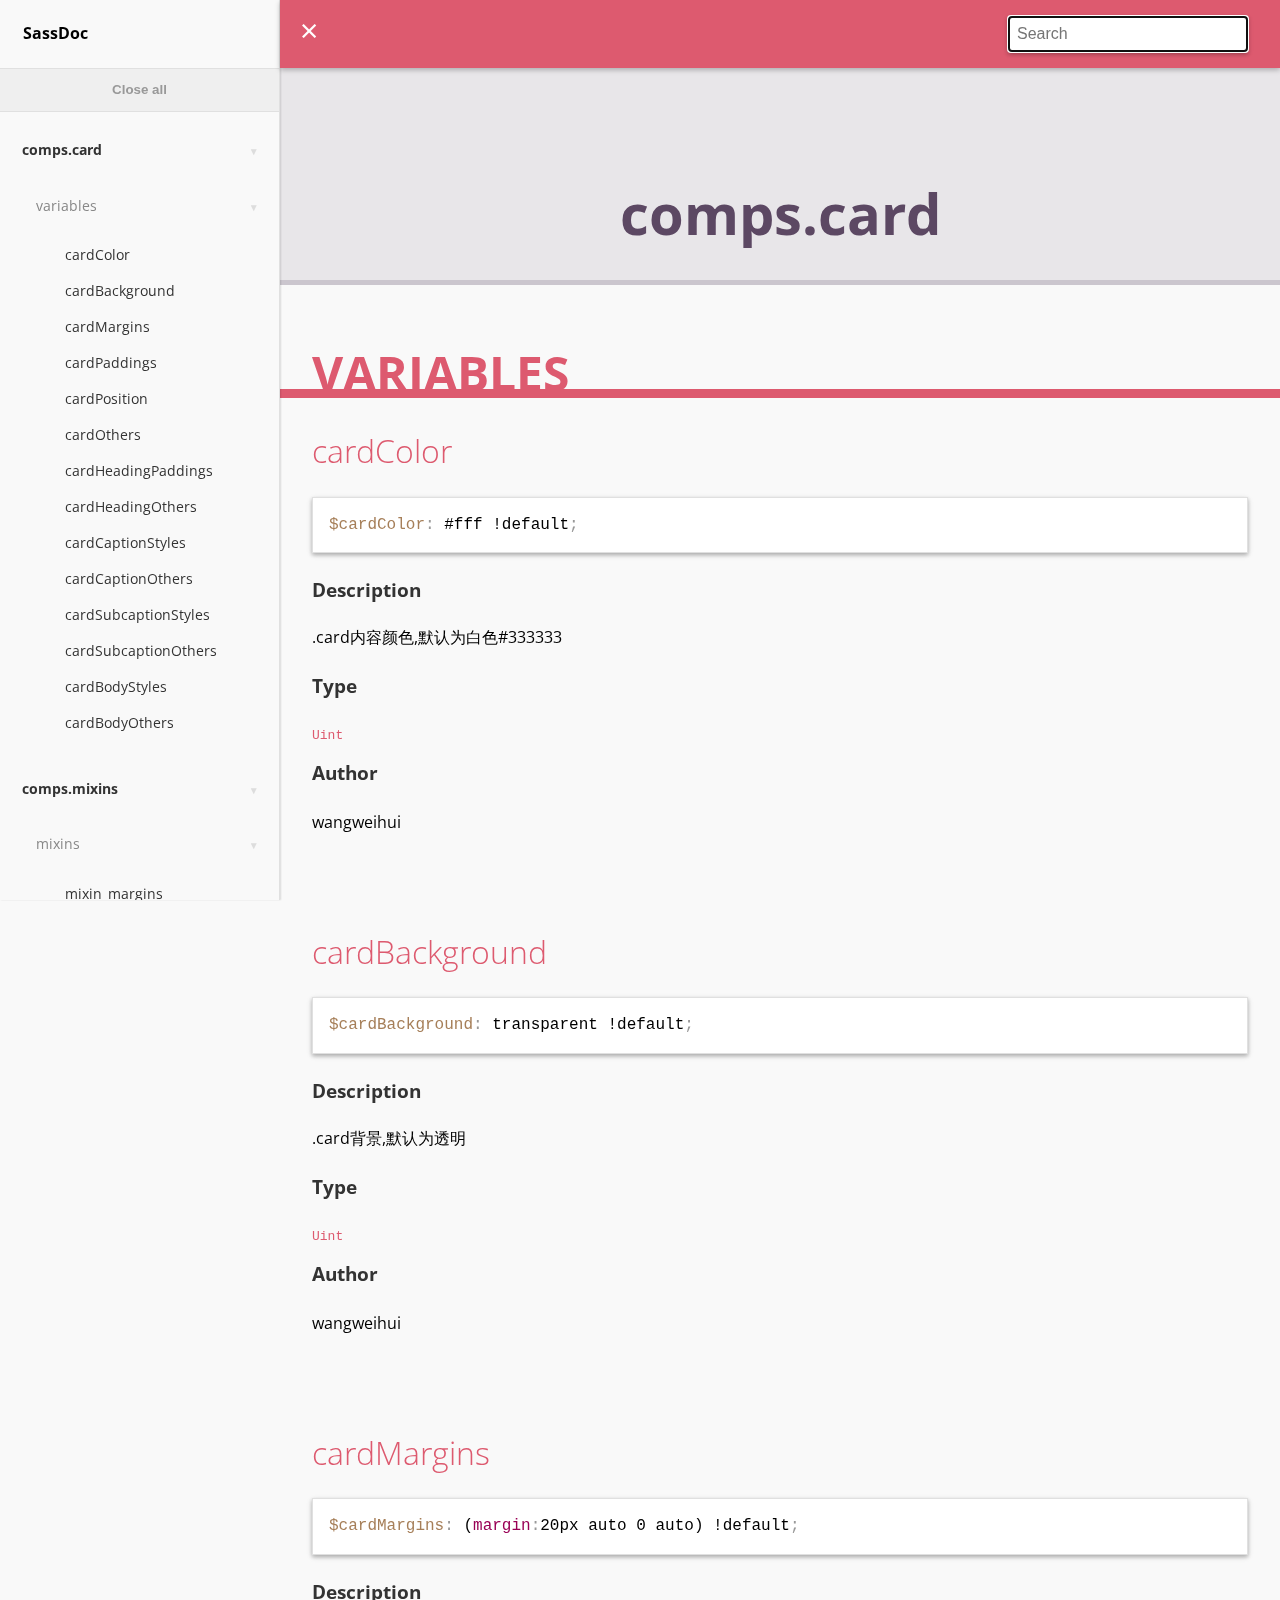
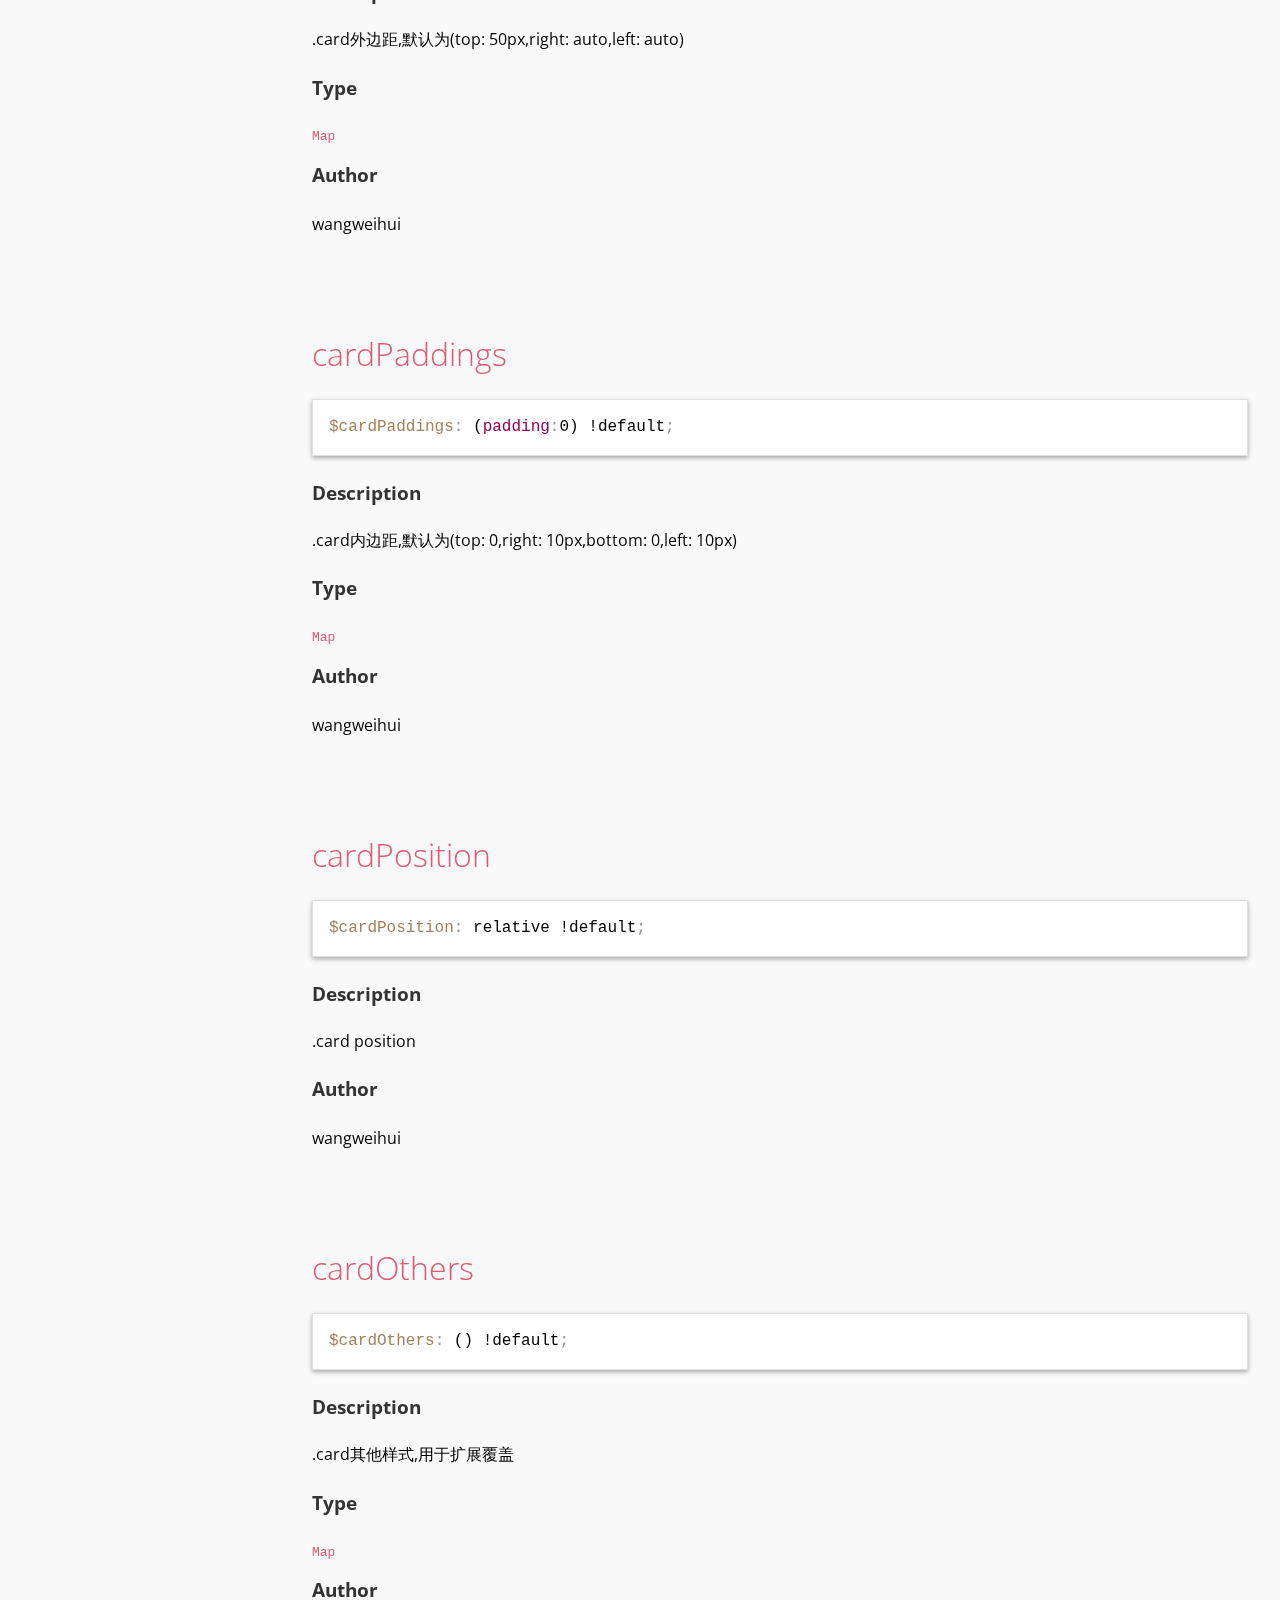
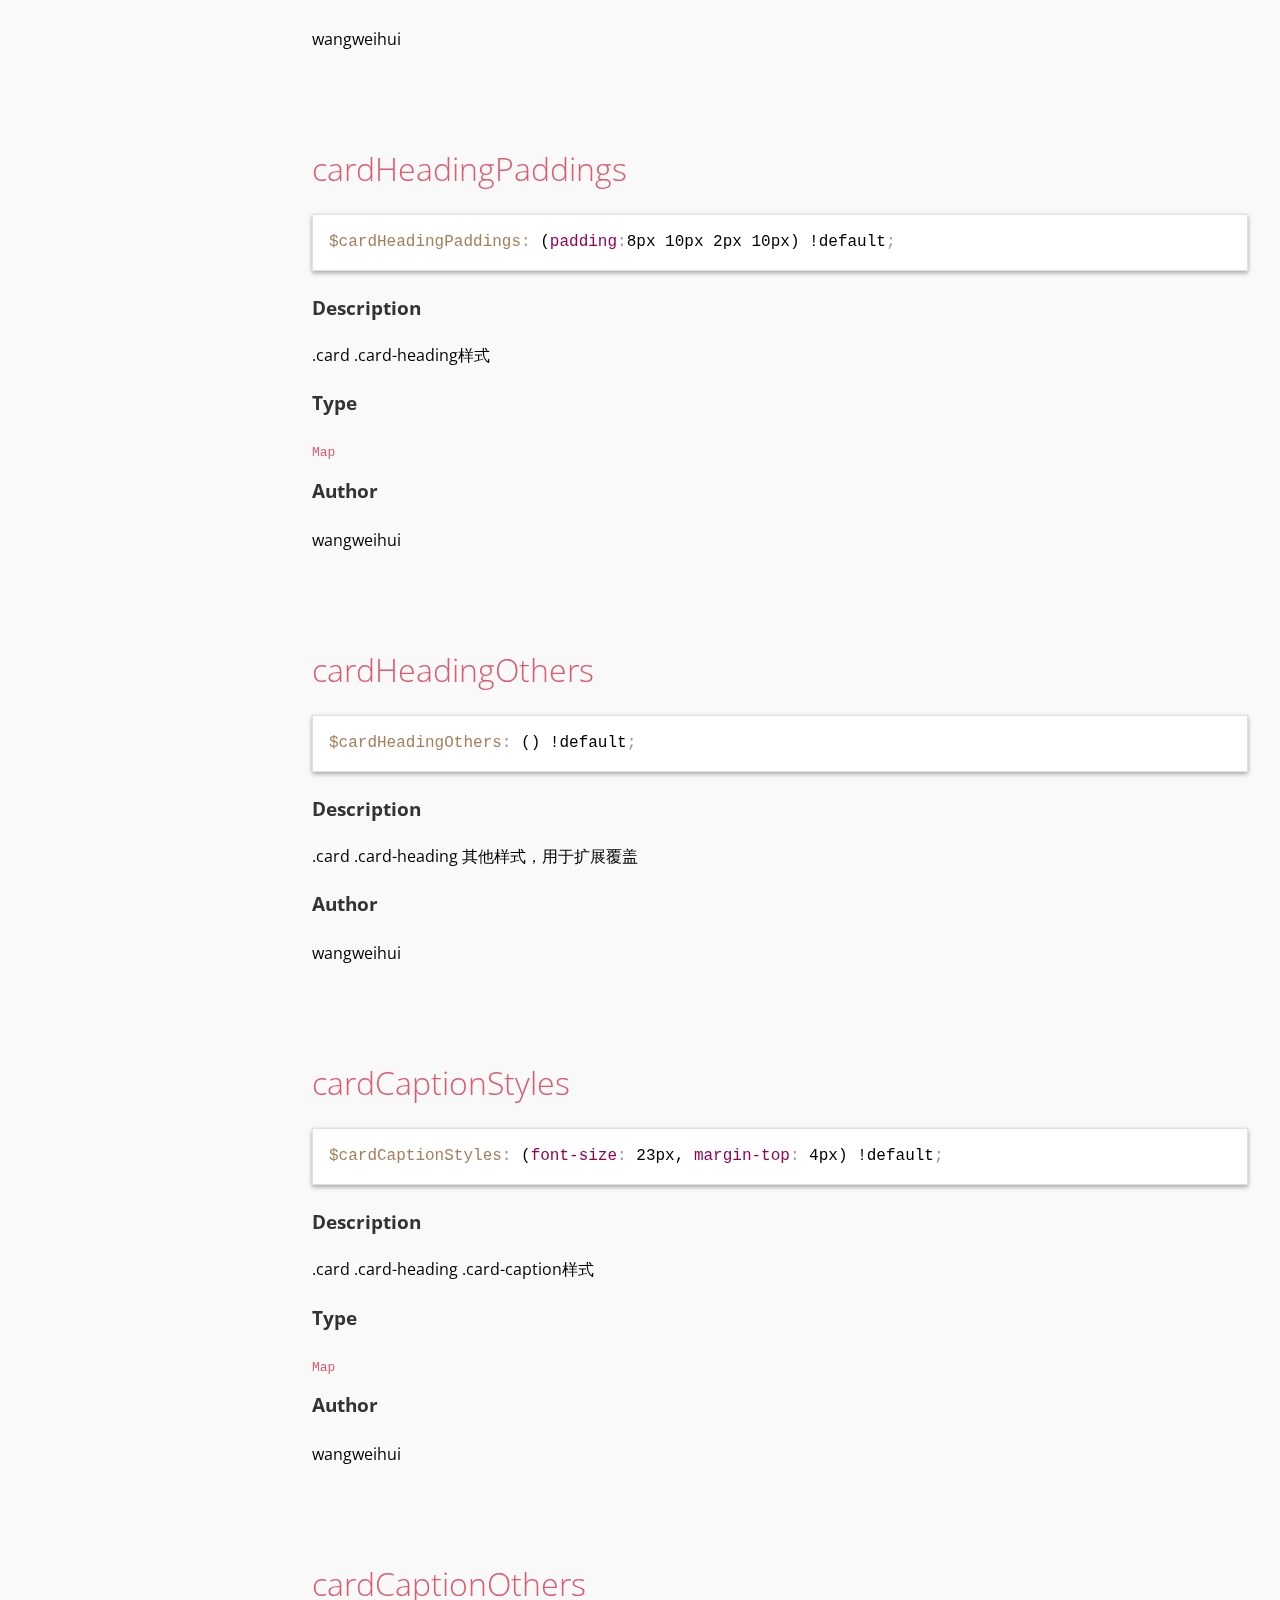
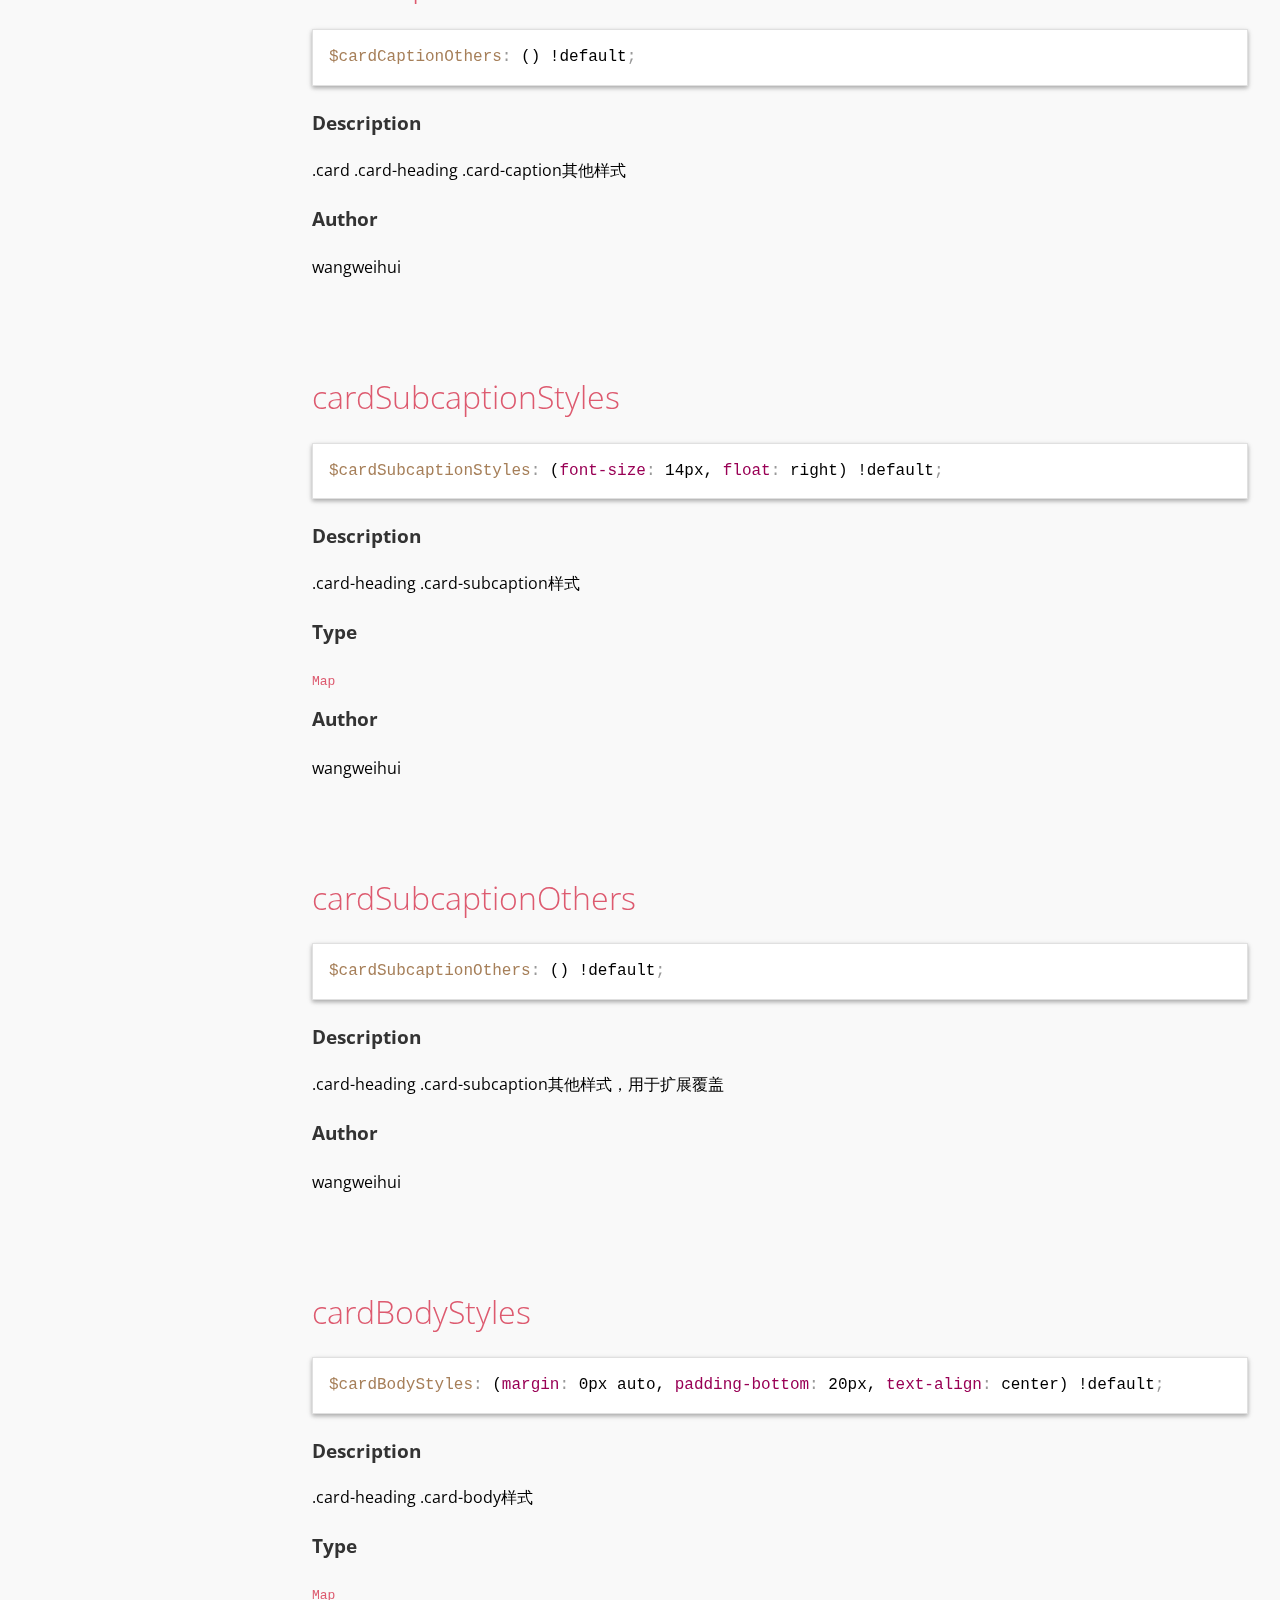
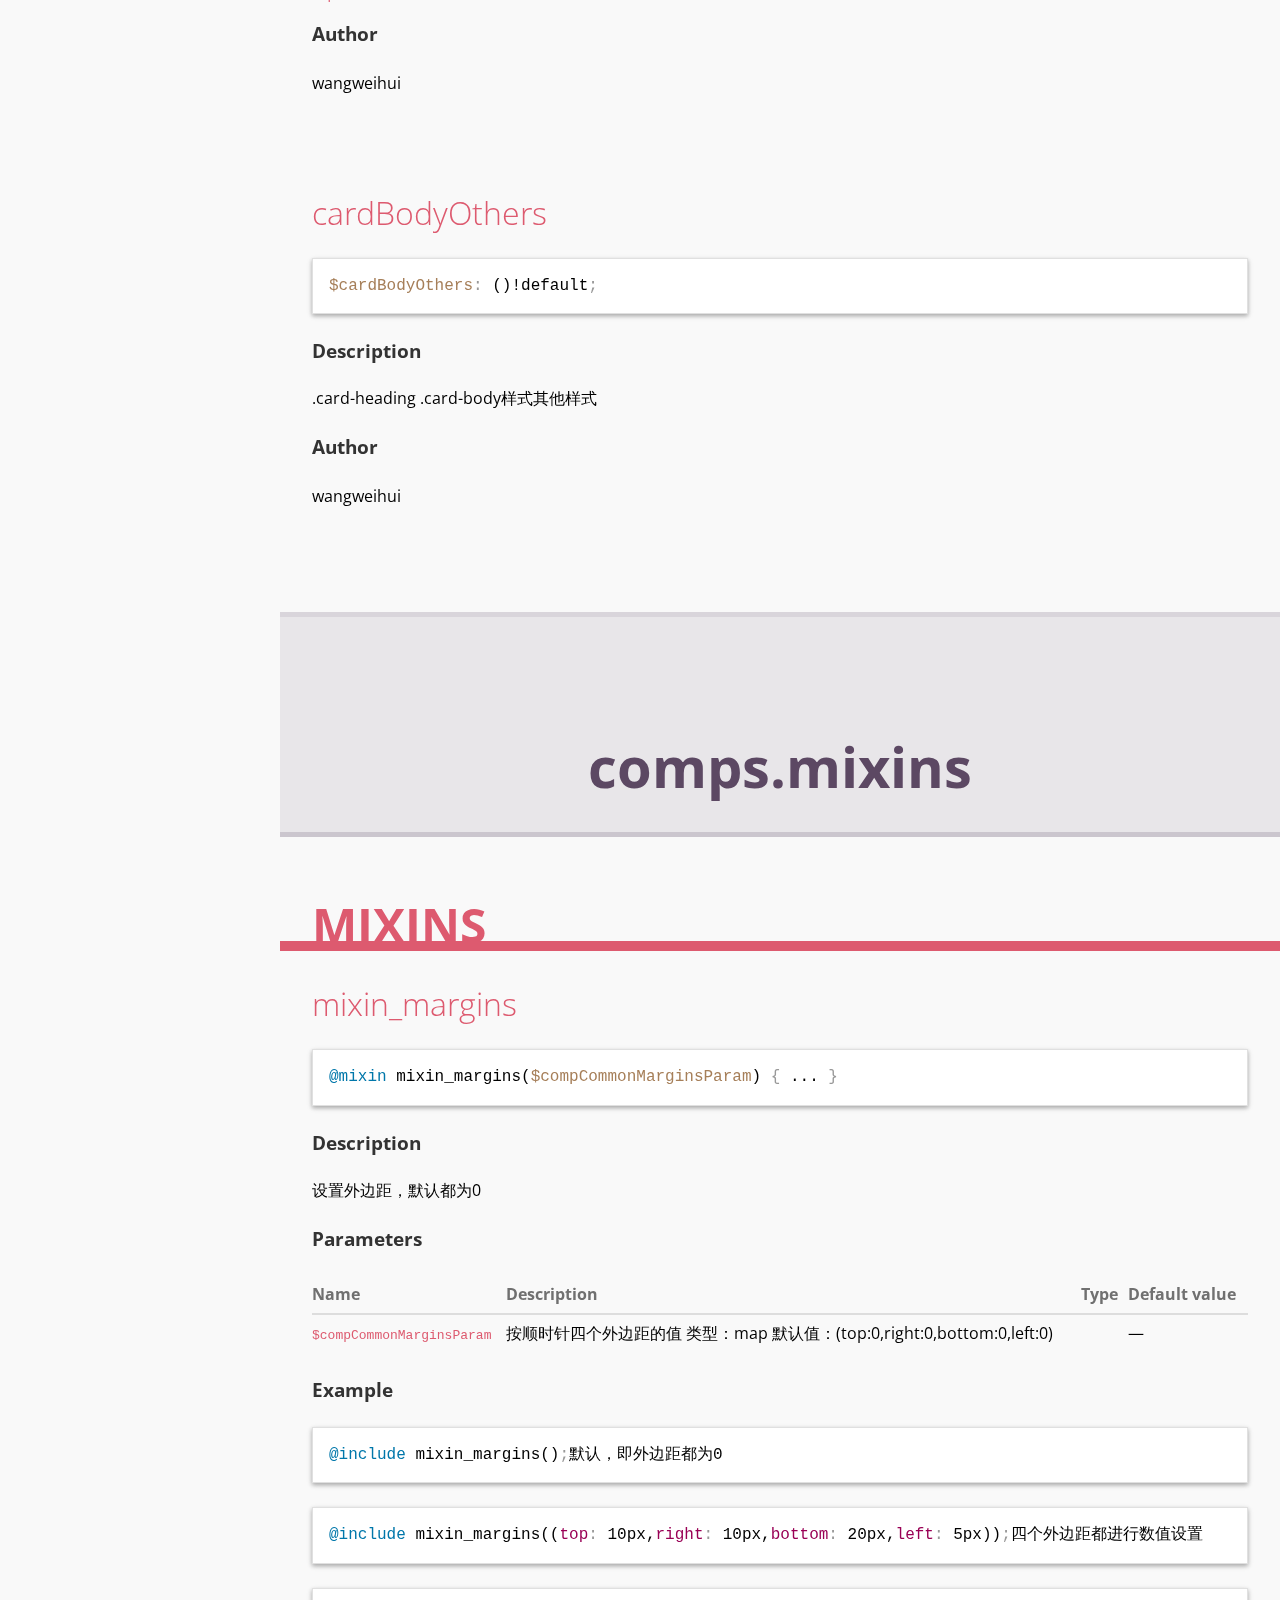
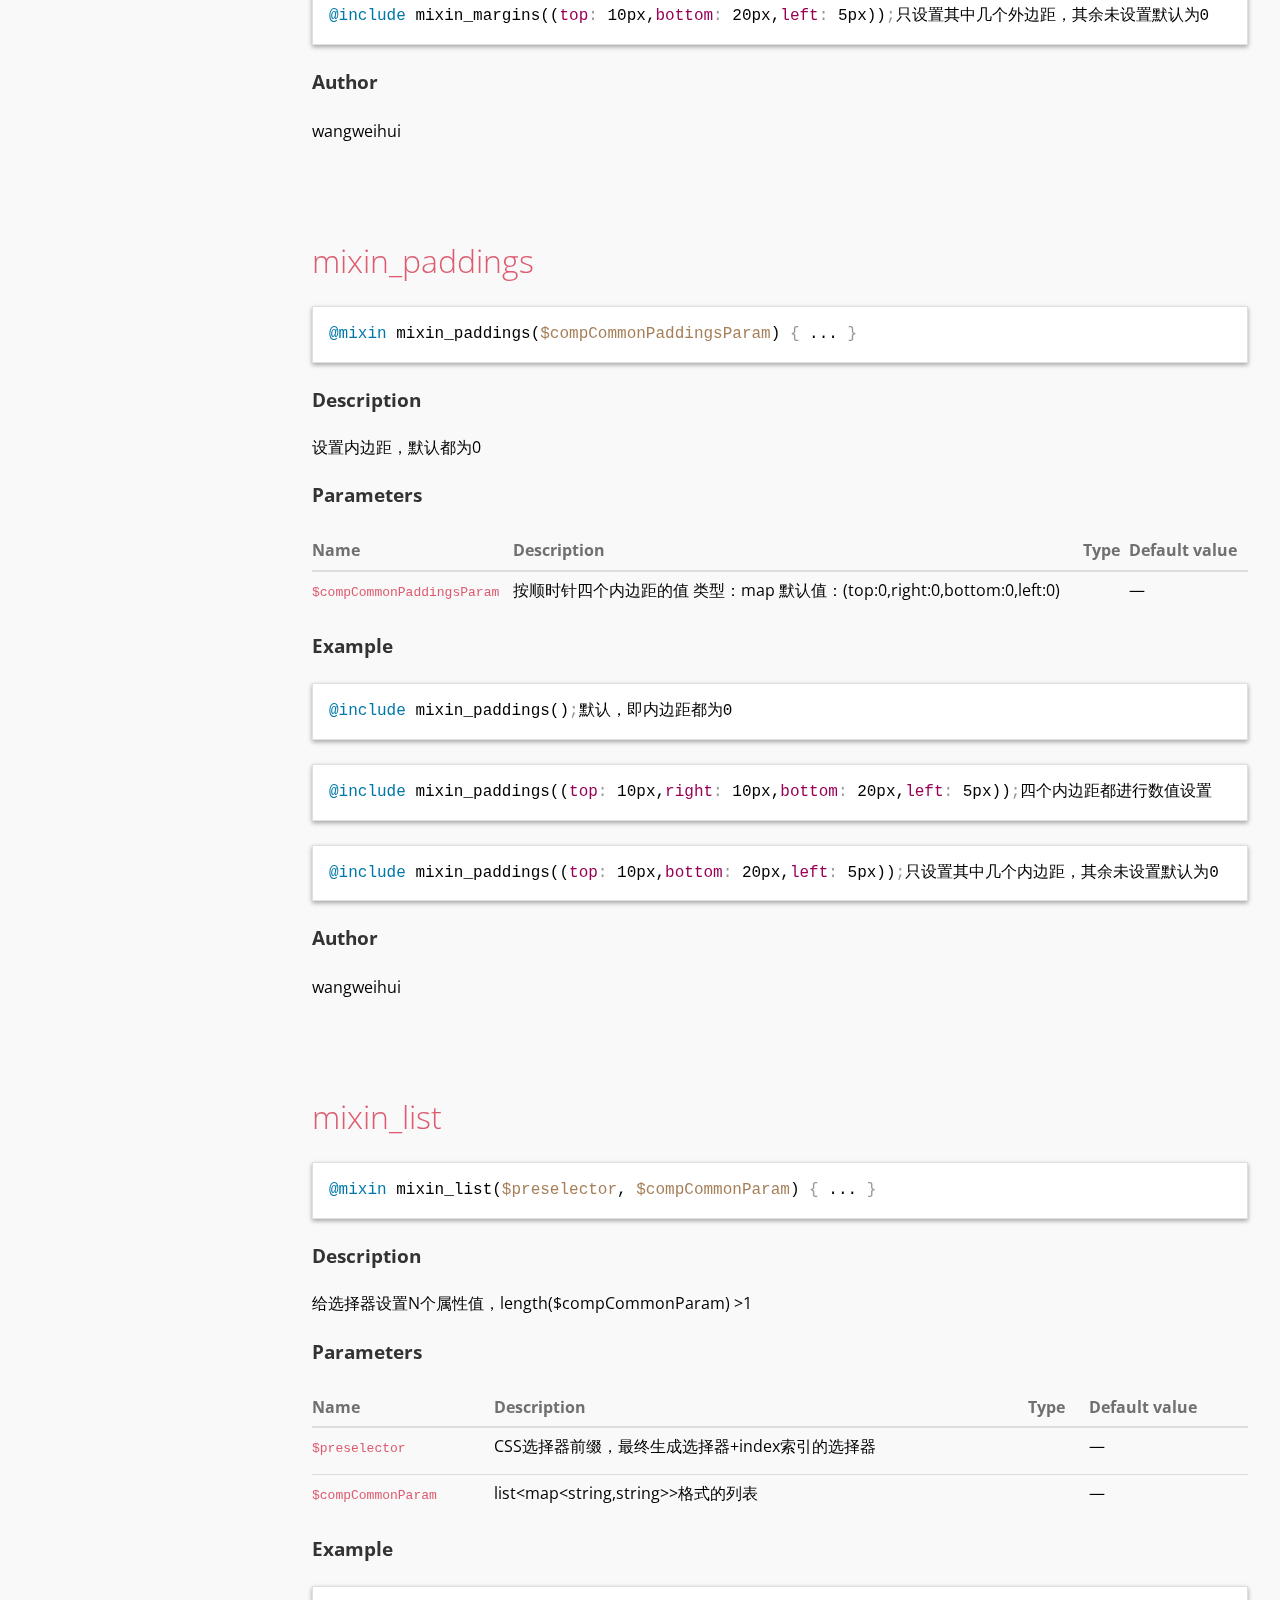
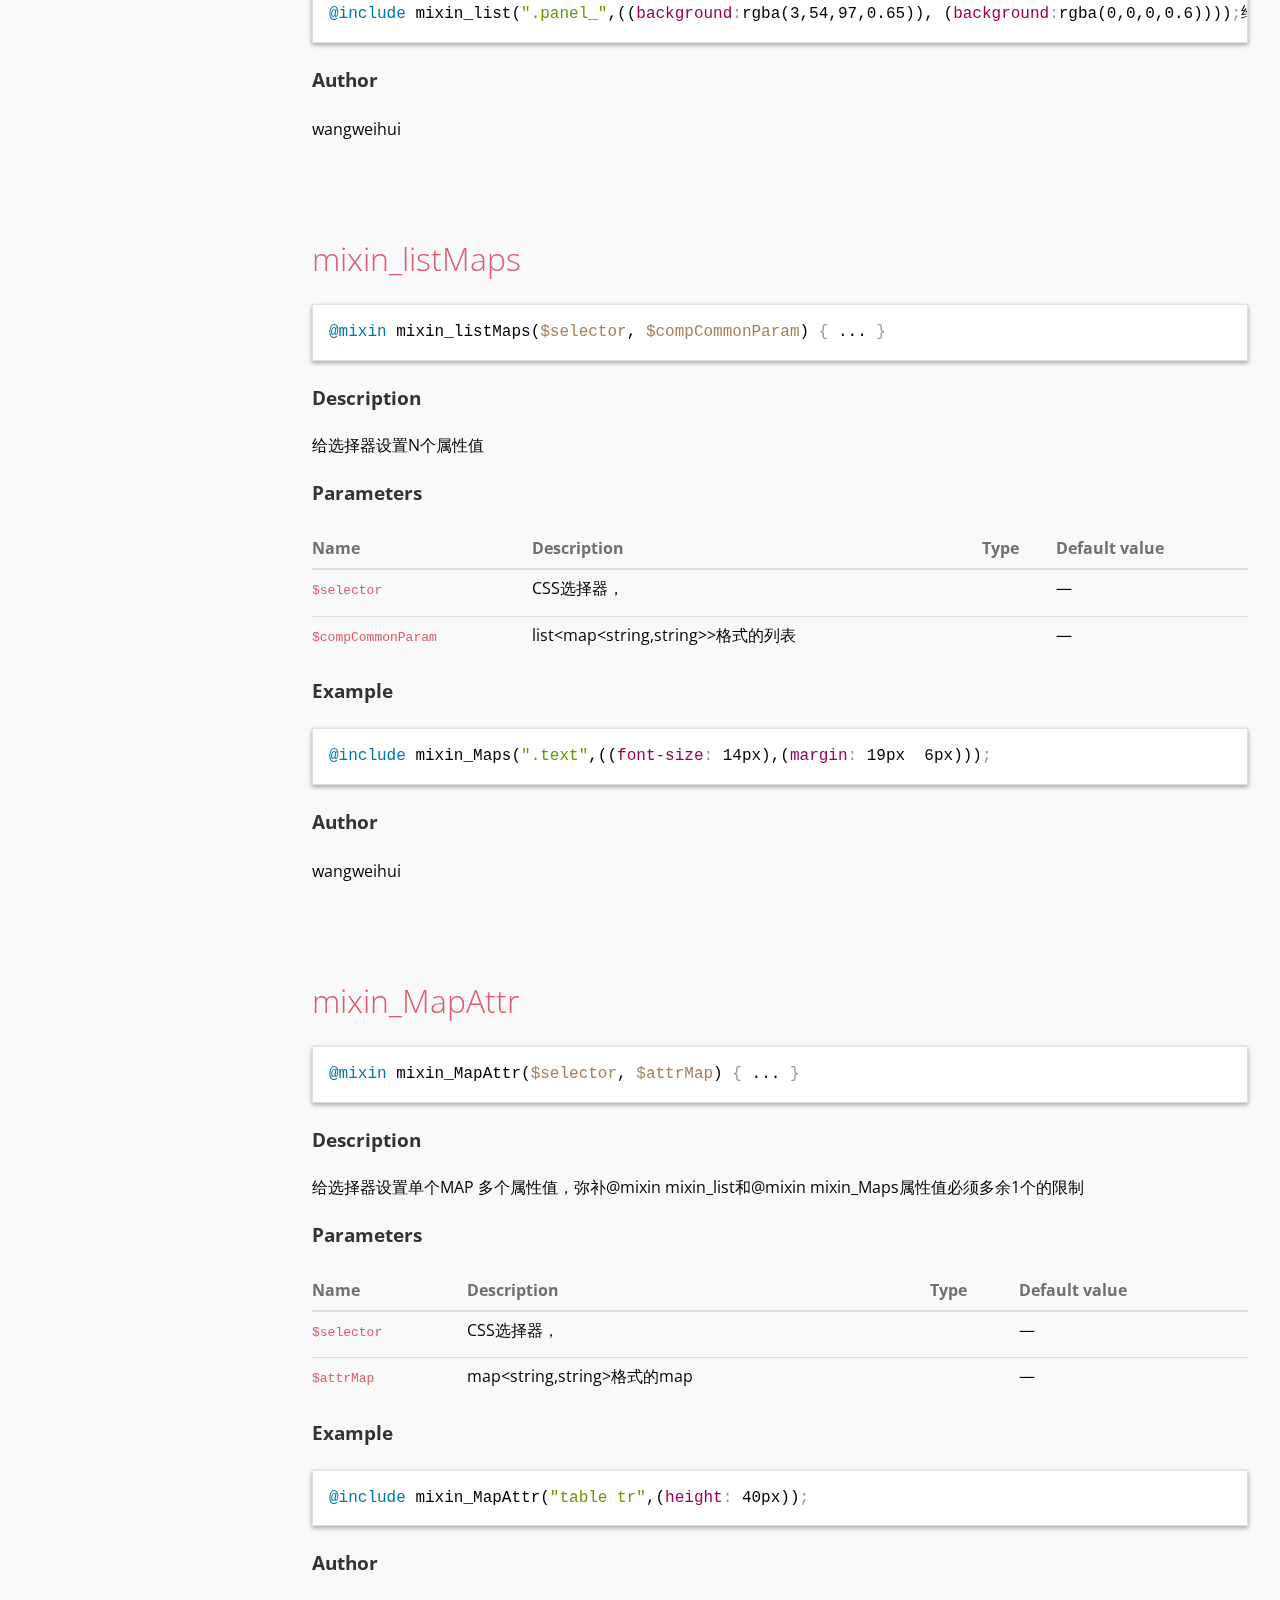
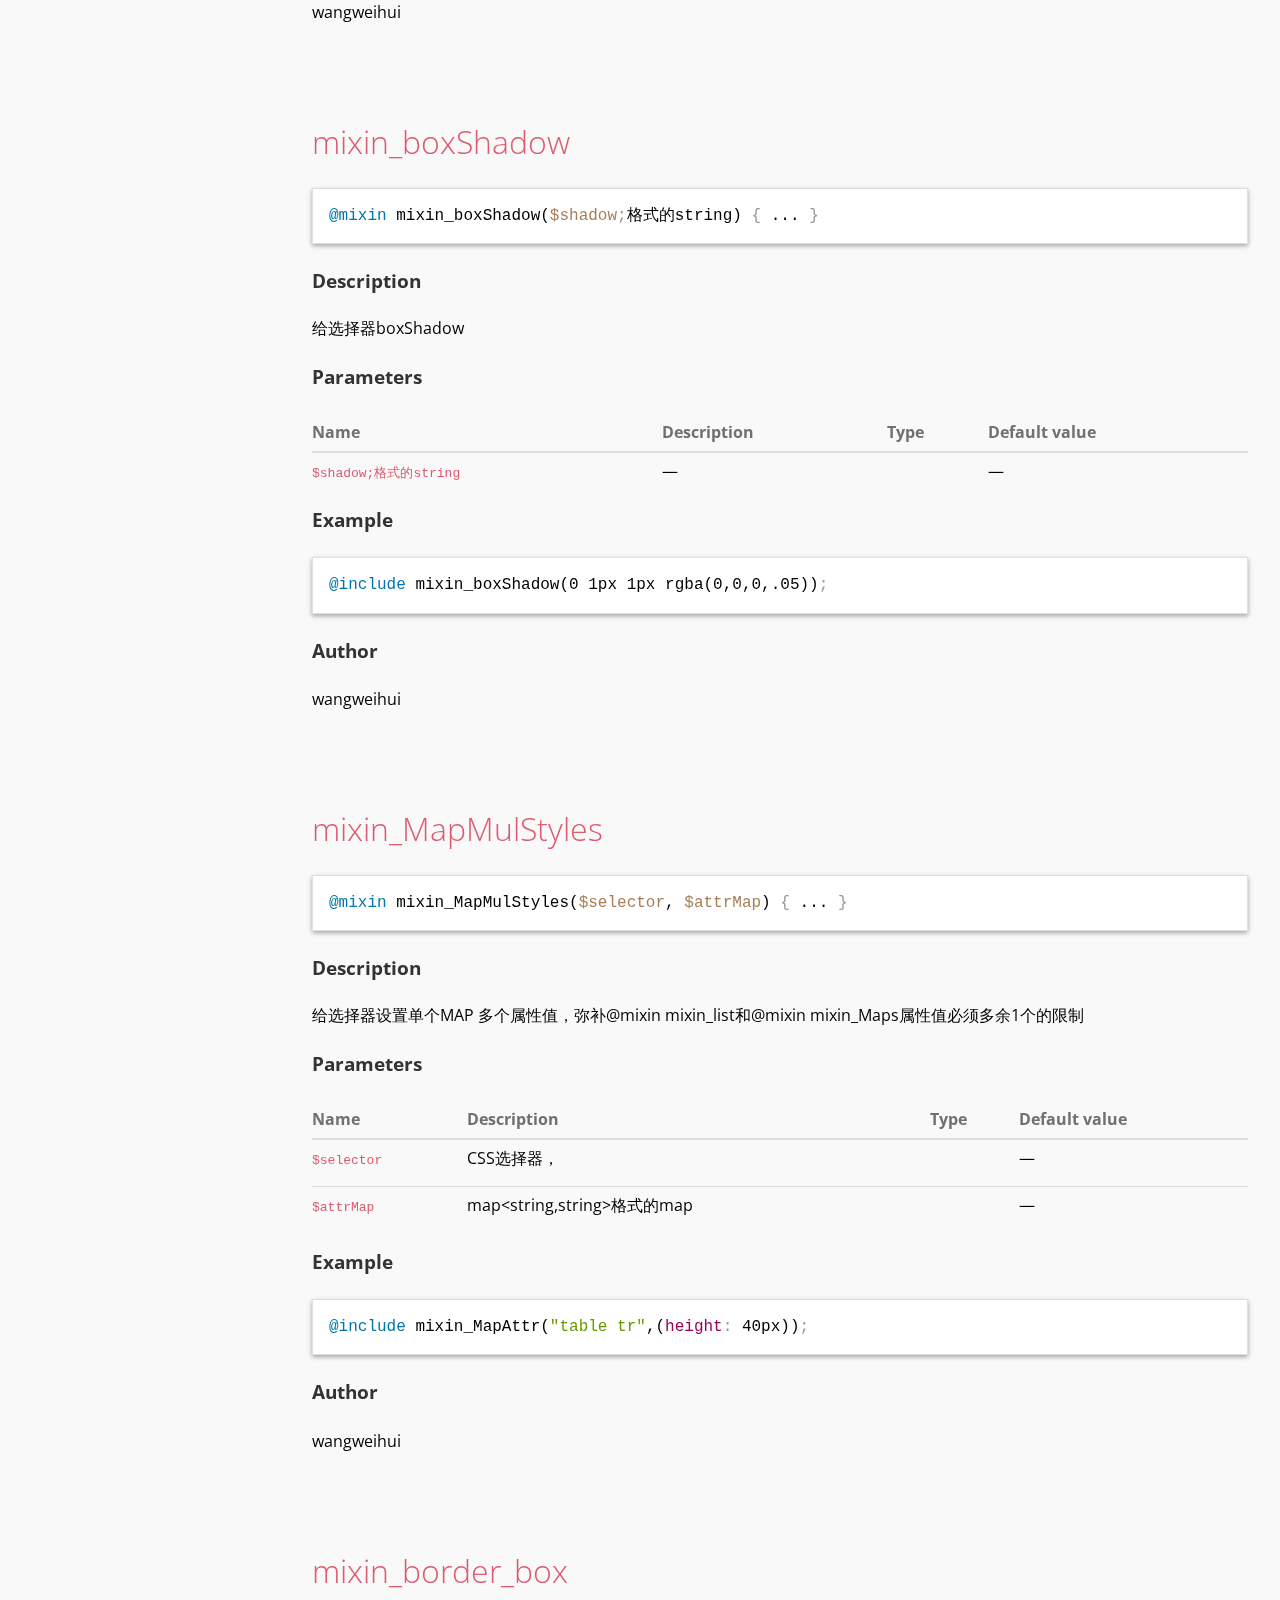
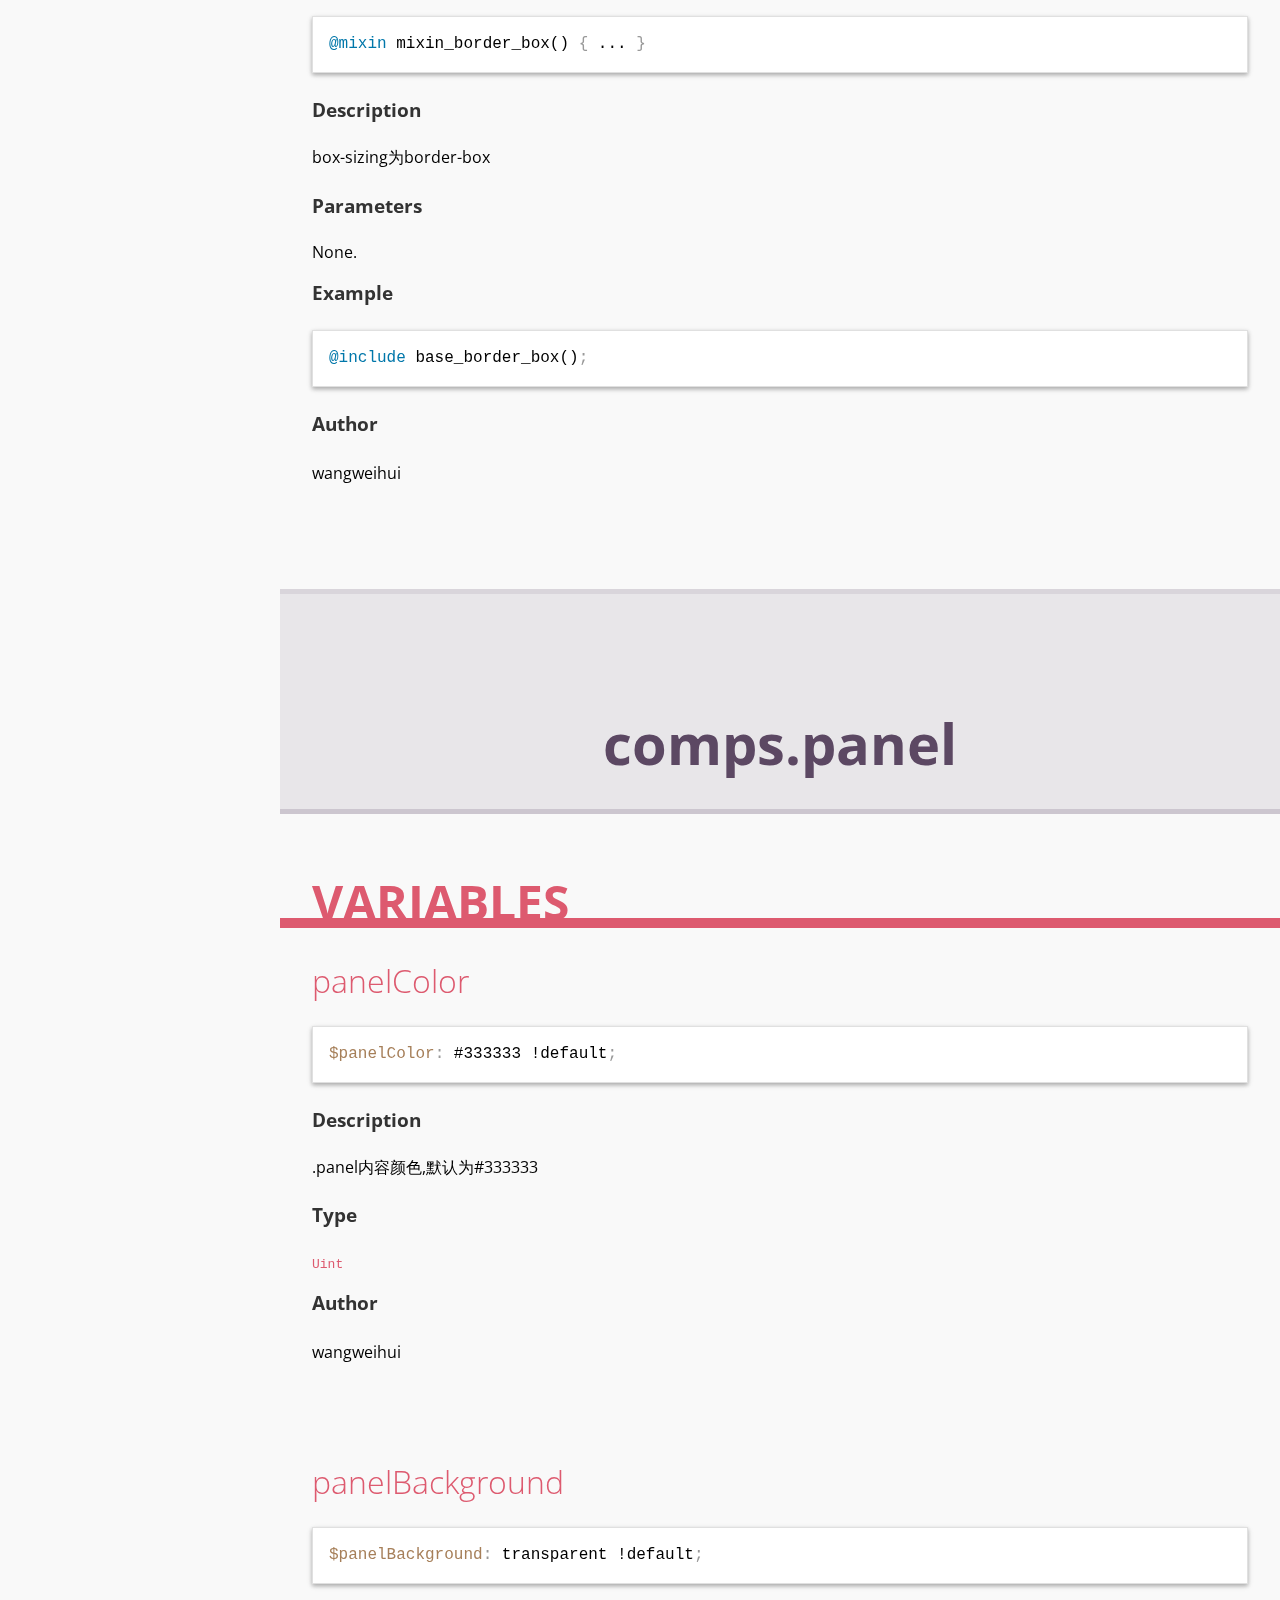
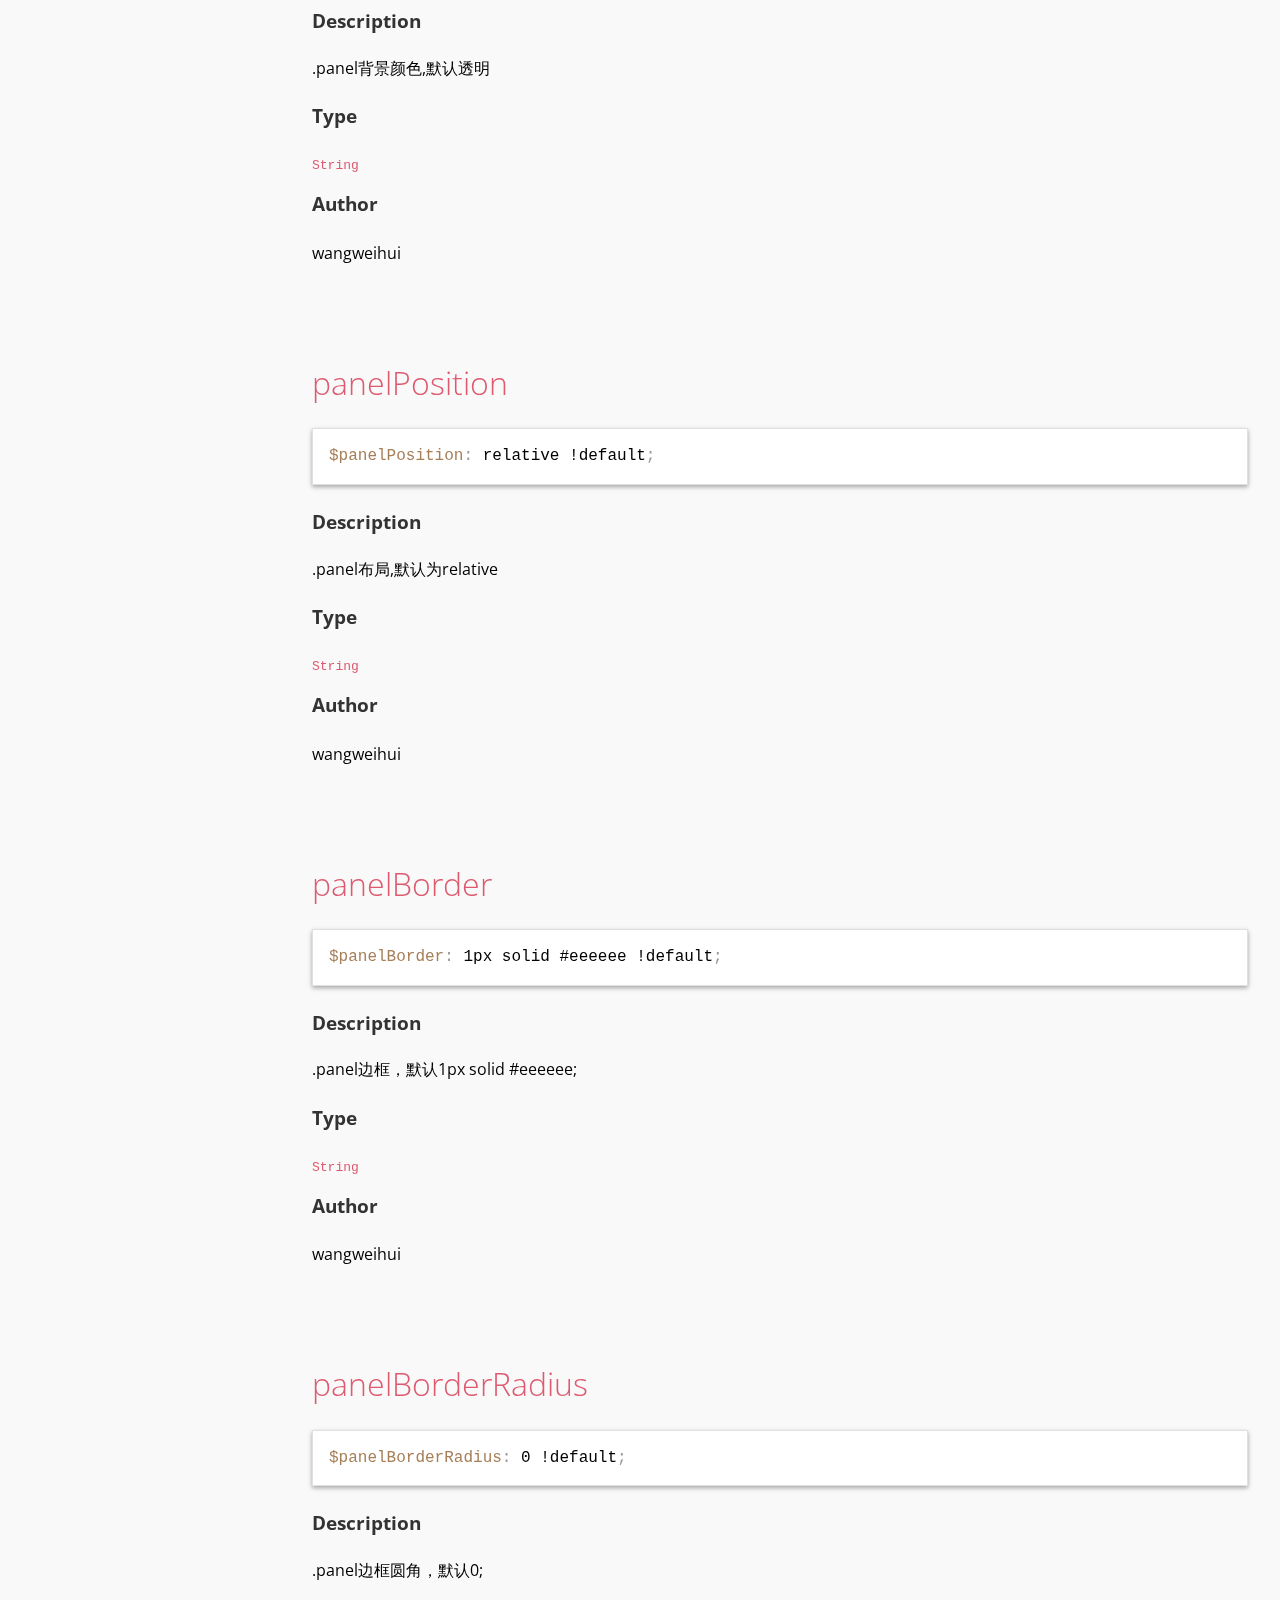
==== commit 1ad8b48a: "no message" ====
--- a/doc/index.html
+++ b/doc/index.html
@@ -1,4 +1,4 @@
-<!doctype html><html lang="en"><head><meta charset="utf-8"><title>SassDoc</title><link rel="stylesheet" href="assets/css/main.css"><link href="http://fonts.googleapis.com/css?family=Open+Sans:400,500,700" rel="stylesheet" type="text/css"><meta name="viewport" content="width=device-width"><meta content="IE=edge, chrome=1" http-equiv="X-UA-Compatible"><!-- Open Graph tags --><meta property="og:title" content="SassDoc - SassDoc"><meta property="og:type" content="website"><meta property="og:description" content="Release the docs!"><!-- Thanks to Sass-lang.com for the icons --><link href="assets/images/favicon.png" rel="shortcut icon"></head><body><aside class="sidebar" role="nav"><div class="sidebar__header"><h1 class="sidebar__title">SassDoc</h1></div><div class="sidebar__body"><button type="button" class="btn-toggle js-btn-toggle" data-alt="Open all">Close all</button><p class="sidebar__item sidebar__item--heading" data-slug="comps.card"><a href="#comps.card">comps.card</a></p><div><p class="sidebar__item sidebar__item--sub-heading" data-slug="comps.card-variable"><a href="#comps.card-variable">variables</a></p><ul class="list-unstyled"><li class="sidebar__item sassdoc__item" data-name="cardFontColor" data-type="variable"><a href="#variable-cardFontColor">cardFontColor</a></li><li class="sidebar__item sassdoc__item" data-name="cardBackground" data-type="variable"><a href="#variable-cardBackground">cardBackground</a></li><li class="sidebar__item sassdoc__item" data-name="cardMargins" data-type="variable"><a href="#variable-cardMargins">cardMargins</a></li><li class="sidebar__item sassdoc__item" data-name="cardPaddings" data-type="variable"><a href="#variable-cardPaddings">cardPaddings</a></li><li class="sidebar__item sassdoc__item" data-name="cardOthers" data-type="variable"><a href="#variable-cardOthers">cardOthers</a></li><li class="sidebar__item sassdoc__item" data-name="cardHeadingPaddings" data-type="variable"><a href="#variable-cardHeadingPaddings">cardHeadingPaddings</a></li><li class="sidebar__item sassdoc__item" data-name="cardCaptionStyles" data-type="variable"><a href="#variable-cardCaptionStyles">cardCaptionStyles</a></li><li class="sidebar__item sassdoc__item" data-name="cardSubcaptionStyles" data-type="variable"><a href="#variable-cardSubcaptionStyles">cardSubcaptionStyles</a></li><li class="sidebar__item sassdoc__item" data-name="cardBodyStyles" data-type="variable"><a href="#variable-cardBodyStyles">cardBodyStyles</a></li></ul></div><p class="sidebar__item sidebar__item--heading" data-slug="comps.mixins"><a href="#comps.mixins">comps.mixins</a></p><div><p class="sidebar__item sidebar__item--sub-heading" data-slug="comps.mixins-mixin"><a href="#comps.mixins-mixin">mixins</a></p><ul class="list-unstyled"><li class="sidebar__item sassdoc__item" data-name="mixin_margins" data-type="mixin"><a href="#mixin-mixin_margins">mixin_margins</a></li><li class="sidebar__item sassdoc__item" data-name="mixin_paddings" data-type="mixin"><a href="#mixin-mixin_paddings">mixin_paddings</a></li><li class="sidebar__item sassdoc__item" data-name="mixin_list" data-type="mixin"><a href="#mixin-mixin_list">mixin_list</a></li><li class="sidebar__item sassdoc__item" data-name="mixin_listMaps" data-type="mixin"><a href="#mixin-mixin_listMaps">mixin_listMaps</a></li><li class="sidebar__item sassdoc__item" data-name="mixin_MapAttr" data-type="mixin"><a href="#mixin-mixin_MapAttr">mixin_MapAttr</a></li><li class="sidebar__item sassdoc__item" data-name="mixin_boxShadow" data-type="mixin"><a href="#mixin-mixin_boxShadow">mixin_boxShadow</a></li><li class="sidebar__item sassdoc__item" data-name="mixin_MapMulStyles" data-type="mixin"><a href="#mixin-mixin_MapMulStyles">mixin_MapMulStyles</a></li><li class="sidebar__item sassdoc__item" data-name="mixin_border_box" data-type="mixin"><a href="#mixin-mixin_border_box">mixin_border_box</a></li></ul></div><p class="sidebar__item sidebar__item--heading" data-slug="comps.panel"><a href="#comps.panel">comps.panel</a></p><div><p class="sidebar__item sidebar__item--sub-heading" data-slug="comps.panel-variable"><a href="#comps.panel-variable">variables</a></p><ul class="list-unstyled"><li class="sidebar__item sassdoc__item" data-name="panelColor" data-type="variable"><a href="#variable-panelColor">panelColor</a></li><li class="sidebar__item sassdoc__item" data-name="panelBackground" data-type="variable"><a href="#variable-panelBackground">panelBackground</a></li><li class="sidebar__item sassdoc__item" data-name="panelPosition" data-type="variable"><a href="#variable-panelPosition">panelPosition</a></li><li class="sidebar__item sassdoc__item" data-name="panelBorder" data-type="variable"><a href="#variable-panelBorder">panelBorder</a></li><li class="sidebar__item sassdoc__item" data-name="panelBorderRadius" data-type="variable"><a href="#variable-panelBorderRadius">panelBorderRadius</a></li><li class="sidebar__item sassdoc__item" data-name="panelMargins" data-type="variable"><a href="#variable-panelMargins">panelMargins</a></li><li class="sidebar__item sassdoc__item" data-name="panelPaddings" data-type="variable"><a href="#variable-panelPaddings">panelPaddings</a></li><li class="sidebar__item sassdoc__item" data-name="panelOthers" data-type="variable"><a href="#variable-panelOthers">panelOthers</a></li><li class="sidebar__item sassdoc__item" data-name="panelIcons" data-type="variable"><a href="#variable-panelIcons">panelIcons</a></li><li class="sidebar__item sassdoc__item" data-name="panelBoxShadow" data-type="variable"><a href="#variable-panelBoxShadow">panelBoxShadow</a></li><li class="sidebar__item sassdoc__item" data-name="panelCaptionFonts" data-type="variable"><a href="#variable-panelCaptionFonts">panelCaptionFonts</a></li><li class="sidebar__item sassdoc__item" data-name="panelCaptionOthers" data-type="variable"><a href="#variable-panelCaptionOthers">panelCaptionOthers</a></li><li class="sidebar__item sassdoc__item" data-name="panelHeadingPaddings" data-type="variable"><a href="#variable-panelHeadingPaddings">panelHeadingPaddings</a></li><li class="sidebar__item sassdoc__item" data-name="panelHeadingBorderBottom" data-type="variable"><a href="#variable-panelHeadingBorderBottom">panelHeadingBorderBottom</a></li><li class="sidebar__item sassdoc__item" data-name="panelHeadingTopLeftRadius" data-type="variable"><a href="#variable-panelHeadingTopLeftRadius">panelHeadingTopLeftRadius</a></li><li class="sidebar__item sassdoc__item" data-name="panelHeadingTopRightRadius" data-type="variable"><a href="#variable-panelHeadingTopRightRadius">panelHeadingTopRightRadius</a></li><li class="sidebar__item sassdoc__item" data-name="panelBody" data-type="variable"><a href="#variable-panelBody">panelBody</a></li><li class="sidebar__item sassdoc__item" data-name="panelTools" data-type="variable"><a href="#variable-panelTools">panelTools</a></li><li class="sidebar__item sassdoc__item" data-name="panelToolsHeight" data-type="variable"><a href="#variable-panelToolsHeight">panelToolsHeight</a></li><li class="sidebar__item sassdoc__item" data-name="panelToolsBtn" data-type="variable"><a href="#variable-panelToolsBtn">panelToolsBtn</a></li><li class="sidebar__item sassdoc__item" data-name="panelToolsAngle" data-type="variable"><a href="#variable-panelToolsAngle">panelToolsAngle</a></li></ul></div><p class="sidebar__item sidebar__item--heading" data-slug="comps.table"><a href="#comps.table">comps.table</a></p><div><p class="sidebar__item sidebar__item--sub-heading" data-slug="comps.table-variable"><a href="#comps.table-variable">variables</a></p><ul class="list-unstyled"><li class="sidebar__item sassdoc__item" data-name="table_red" data-type="variable"><a href="#variable-table_red">table_red</a></li><li class="sidebar__item sassdoc__item" data-name="table_black" data-type="variable"><a href="#variable-table_black">table_black</a></li><li class="sidebar__item sassdoc__item" data-name="table_grey" data-type="variable"><a href="#variable-table_grey">table_grey</a></li></ul></div></div></aside><article class="main" role="main"><header class="header" role="banner"><div class="container"><div class="sassdoc__searchbar searchbar"><label for="js-search-input" class="visually-hidden">Search</label><div class="searchbar__form" id="js-search"><input name="search" type="search" class="searchbar__field" autocomplete="off" autofocus id="js-search-input" placeholder="Search"><ul class="searchbar__suggestions" id="js-search-suggestions"></ul></div></div></div></header><section class="main__section"><h1 class="main__heading" id="comps.card"><div class="container">comps.card</div></h1><section class="main__sub-section" id="comps.card-variable"><h2 class="main__heading--secondary"><div class="container">variables</div></h2><section class="main__item container item" id="variable-cardFontColor"><h3 class="item__heading"><a class="item__name" href="#variable-cardFontColor">cardFontColor</a></h3><div class="item__code-wrapper"><pre class="item__code language-scss"><code>$cardFontColor: #fff !default;</code></pre></div><h3 class="item__sub-heading">Description</h3><div class="item__description"><p>panel内容颜色,默认为白色#333333</p></div><h3 class="item__sub-heading">Type</h3><p><code>Uint</code></p><h3 class="item__sub-heading">Author</h3><ul class="list-unstyled"><li><p>wangweihui</p></li></ul></section><section class="main__item container item" id="variable-cardBackground"><h3 class="item__heading"><a class="item__name" href="#variable-cardBackground">cardBackground</a></h3><div class="item__code-wrapper"><pre class="item__code language-scss"><code>$cardBackground: transparent !default;</code></pre></div><h3 class="item__sub-heading">Description</h3><div class="item__description"><p>panel背景,默认为透明</p></div><h3 class="item__sub-heading">Type</h3><p><code>Uint</code></p><h3 class="item__sub-heading">Author</h3><ul class="list-unstyled"><li><p>wangweihui</p></li></ul></section><section class="main__item container item" id="variable-cardMargins"><h3 class="item__heading"><a class="item__name" href="#variable-cardMargins">cardMargins</a></h3><div class="item__code-wrapper"><pre class="item__code language-scss"><code>$cardMargins: (margin:20px auto 0 auto) !default;</code></pre></div><h3 class="item__sub-heading">Description</h3><div class="item__description"><p>card外边距,默认为(top: 50px,right: auto,left: auto)</p></div><h3 class="item__sub-heading">Type</h3><p><code>Map</code></p><h3 class="item__sub-heading">Author</h3><ul class="list-unstyled"><li><p>wangweihui</p></li></ul></section><section class="main__item container item" id="variable-cardPaddings"><h3 class="item__heading"><a class="item__name" href="#variable-cardPaddings">cardPaddings</a></h3><div class="item__code-wrapper"><pre class="item__code language-scss"><code>$cardPaddings: (padding:0) !default;</code></pre></div><h3 class="item__sub-heading">Description</h3><div class="item__description"><p>card内边距,默认为(top: 0,right: 10px,bottom: 0,left: 10px)</p></div><h3 class="item__sub-heading">Type</h3><p><code>Map</code></p><h3 class="item__sub-heading">Author</h3><ul class="list-unstyled"><li><p>wangweihui</p></li></ul></section><section class="main__item container item" id="variable-cardOthers"><h3 class="item__heading"><a class="item__name" href="#variable-cardOthers">cardOthers</a></h3><div class="item__code-wrapper"><pre class="item__code language-scss"><code>$cardOthers: (position: relative) !default;</code></pre></div><h3 class="item__sub-heading">Description</h3><div class="item__description"><p>card其他样式</p></div><h3 class="item__sub-heading">Type</h3><p><code>Map</code></p><h3 class="item__sub-heading">Author</h3><ul class="list-unstyled"><li><p>wangweihui</p></li></ul></section><section class="main__item container item" id="variable-cardHeadingPaddings"><h3 class="item__heading"><a class="item__name" href="#variable-cardHeadingPaddings">cardHeadingPaddings</a></h3><div class="item__code-wrapper"><pre class="item__code language-scss"><code>$cardHeadingPaddings: (padding:8px 10px 2px 10px) !default;</code></pre></div><h3 class="item__sub-heading">Description</h3><div class="item__description"><p>card-heading样式</p></div><h3 class="item__sub-heading">Type</h3><p><code>Map</code></p><h3 class="item__sub-heading">Author</h3><ul class="list-unstyled"><li><p>wangweihui</p></li></ul></section><section class="main__item container item" id="variable-cardCaptionStyles"><h3 class="item__heading"><a class="item__name" href="#variable-cardCaptionStyles">cardCaptionStyles</a></h3><div class="item__code-wrapper"><pre class="item__code language-scss"><code>$cardCaptionStyles: (font-size: 23px, margin-top: 4px) !default;</code></pre></div><h3 class="item__sub-heading">Description</h3><div class="item__description"><p>card-Caption样式</p></div><h3 class="item__sub-heading">Type</h3><p><code>Map</code></p><h3 class="item__sub-heading">Author</h3><ul class="list-unstyled"><li><p>wangweihui</p></li></ul></section><section class="main__item container item" id="variable-cardSubcaptionStyles"><h3 class="item__heading"><a class="item__name" href="#variable-cardSubcaptionStyles">cardSubcaptionStyles</a></h3><div class="item__code-wrapper"><pre class="item__code language-scss"><code>$cardSubcaptionStyles: (font-size: 14px, float: right) !default;</code></pre></div><h3 class="item__sub-heading">Description</h3><div class="item__description"><p>card sub-Caption样式</p></div><h3 class="item__sub-heading">Type</h3><p><code>Map</code></p><h3 class="item__sub-heading">Author</h3><ul class="list-unstyled"><li><p>wangweihui</p></li></ul></section><section class="main__item container item" id="variable-cardBodyStyles"><h3 class="item__heading"><a class="item__name" href="#variable-cardBodyStyles">cardBodyStyles</a></h3><div class="item__code-wrapper"><pre class="item__code language-scss"><code>$cardBodyStyles: (margin: 0px auto, padding-bottom: 20px, text-align: center) !default;</code></pre></div><h3 class="item__sub-heading">Description</h3><div class="item__description"><p>card-body样式</p></div><h3 class="item__sub-heading">Type</h3><p><code>Map</code></p><h3 class="item__sub-heading">Author</h3><ul class="list-unstyled"><li><p>wangweihui</p></li></ul></section></section></section><section class="main__section"><h1 class="main__heading" id="comps.mixins"><div class="container">comps.mixins</div></h1><section class="main__sub-section" id="comps.mixins-mixin"><h2 class="main__heading--secondary"><div class="container">mixins</div></h2><section class="main__item container item" id="mixin-mixin_margins"><h3 class="item__heading"><a class="item__name" href="#mixin-mixin_margins">mixin_margins</a></h3><div class="item__code-wrapper"><pre class="item__code item__code--togglable language-scss" data-current-state="collapsed" data-expanded="@mixin mixin_margins($compCommonMarginsParam) { 
+<!doctype html><html lang="en"><head><meta charset="utf-8"><title>SassDoc</title><link rel="stylesheet" href="assets/css/main.css"><link href="http://fonts.googleapis.com/css?family=Open+Sans:400,500,700" rel="stylesheet" type="text/css"><meta name="viewport" content="width=device-width"><meta content="IE=edge, chrome=1" http-equiv="X-UA-Compatible"><!-- Open Graph tags --><meta property="og:title" content="SassDoc - SassDoc"><meta property="og:type" content="website"><meta property="og:description" content="Release the docs!"><!-- Thanks to Sass-lang.com for the icons --><link href="assets/images/favicon.png" rel="shortcut icon"></head><body><aside class="sidebar" role="nav"><div class="sidebar__header"><h1 class="sidebar__title">SassDoc</h1></div><div class="sidebar__body"><button type="button" class="btn-toggle js-btn-toggle" data-alt="Open all">Close all</button><p class="sidebar__item sidebar__item--heading" data-slug="comps.card"><a href="#comps.card">comps.card</a></p><div><p class="sidebar__item sidebar__item--sub-heading" data-slug="comps.card-variable"><a href="#comps.card-variable">variables</a></p><ul class="list-unstyled"><li class="sidebar__item sassdoc__item" data-name="cardColor" data-type="variable"><a href="#variable-cardColor">cardColor</a></li><li class="sidebar__item sassdoc__item" data-name="cardBackground" data-type="variable"><a href="#variable-cardBackground">cardBackground</a></li><li class="sidebar__item sassdoc__item" data-name="cardMargins" data-type="variable"><a href="#variable-cardMargins">cardMargins</a></li><li class="sidebar__item sassdoc__item" data-name="cardPaddings" data-type="variable"><a href="#variable-cardPaddings">cardPaddings</a></li><li class="sidebar__item sassdoc__item" data-name="cardPosition" data-type="variable"><a href="#variable-cardPosition">cardPosition</a></li><li class="sidebar__item sassdoc__item" data-name="cardOthers" data-type="variable"><a href="#variable-cardOthers">cardOthers</a></li><li class="sidebar__item sassdoc__item" data-name="cardHeadingPaddings" data-type="variable"><a href="#variable-cardHeadingPaddings">cardHeadingPaddings</a></li><li class="sidebar__item sassdoc__item" data-name="cardHeadingOthers" data-type="variable"><a href="#variable-cardHeadingOthers">cardHeadingOthers</a></li><li class="sidebar__item sassdoc__item" data-name="cardCaptionStyles" data-type="variable"><a href="#variable-cardCaptionStyles">cardCaptionStyles</a></li><li class="sidebar__item sassdoc__item" data-name="cardCaptionOthers" data-type="variable"><a href="#variable-cardCaptionOthers">cardCaptionOthers</a></li><li class="sidebar__item sassdoc__item" data-name="cardSubcaptionStyles" data-type="variable"><a href="#variable-cardSubcaptionStyles">cardSubcaptionStyles</a></li><li class="sidebar__item sassdoc__item" data-name="cardSubcaptionOthers" data-type="variable"><a href="#variable-cardSubcaptionOthers">cardSubcaptionOthers</a></li><li class="sidebar__item sassdoc__item" data-name="cardBodyStyles" data-type="variable"><a href="#variable-cardBodyStyles">cardBodyStyles</a></li><li class="sidebar__item sassdoc__item" data-name="cardBodyOthers" data-type="variable"><a href="#variable-cardBodyOthers">cardBodyOthers</a></li></ul></div><p class="sidebar__item sidebar__item--heading" data-slug="comps.mixins"><a href="#comps.mixins">comps.mixins</a></p><div><p class="sidebar__item sidebar__item--sub-heading" data-slug="comps.mixins-mixin"><a href="#comps.mixins-mixin">mixins</a></p><ul class="list-unstyled"><li class="sidebar__item sassdoc__item" data-name="mixin_margins" data-type="mixin"><a href="#mixin-mixin_margins">mixin_margins</a></li><li class="sidebar__item sassdoc__item" data-name="mixin_paddings" data-type="mixin"><a href="#mixin-mixin_paddings">mixin_paddings</a></li><li class="sidebar__item sassdoc__item" data-name="mixin_list" data-type="mixin"><a href="#mixin-mixin_list">mixin_list</a></li><li class="sidebar__item sassdoc__item" data-name="mixin_listMaps" data-type="mixin"><a href="#mixin-mixin_listMaps">mixin_listMaps</a></li><li class="sidebar__item sassdoc__item" data-name="mixin_MapAttr" data-type="mixin"><a href="#mixin-mixin_MapAttr">mixin_MapAttr</a></li><li class="sidebar__item sassdoc__item" data-name="mixin_boxShadow" data-type="mixin"><a href="#mixin-mixin_boxShadow">mixin_boxShadow</a></li><li class="sidebar__item sassdoc__item" data-name="mixin_MapMulStyles" data-type="mixin"><a href="#mixin-mixin_MapMulStyles">mixin_MapMulStyles</a></li><li class="sidebar__item sassdoc__item" data-name="mixin_border_box" data-type="mixin"><a href="#mixin-mixin_border_box">mixin_border_box</a></li></ul></div><p class="sidebar__item sidebar__item--heading" data-slug="comps.panel"><a href="#comps.panel">comps.panel</a></p><div><p class="sidebar__item sidebar__item--sub-heading" data-slug="comps.panel-variable"><a href="#comps.panel-variable">variables</a></p><ul class="list-unstyled"><li class="sidebar__item sassdoc__item" data-name="panelColor" data-type="variable"><a href="#variable-panelColor">panelColor</a></li><li class="sidebar__item sassdoc__item" data-name="panelBackground" data-type="variable"><a href="#variable-panelBackground">panelBackground</a></li><li class="sidebar__item sassdoc__item" data-name="panelPosition" data-type="variable"><a href="#variable-panelPosition">panelPosition</a></li><li class="sidebar__item sassdoc__item" data-name="panelBorder" data-type="variable"><a href="#variable-panelBorder">panelBorder</a></li><li class="sidebar__item sassdoc__item" data-name="panelBorderRadius" data-type="variable"><a href="#variable-panelBorderRadius">panelBorderRadius</a></li><li class="sidebar__item sassdoc__item" data-name="panelMargins" data-type="variable"><a href="#variable-panelMargins">panelMargins</a></li><li class="sidebar__item sassdoc__item" data-name="panelPaddings" data-type="variable"><a href="#variable-panelPaddings">panelPaddings</a></li><li class="sidebar__item sassdoc__item" data-name="panelOthers" data-type="variable"><a href="#variable-panelOthers">panelOthers</a></li><li class="sidebar__item sassdoc__item" data-name="panelIcons" data-type="variable"><a href="#variable-panelIcons">panelIcons</a></li><li class="sidebar__item sassdoc__item" data-name="panelBoxShadow" data-type="variable"><a href="#variable-panelBoxShadow">panelBoxShadow</a></li><li class="sidebar__item sassdoc__item" data-name="panelCaptionFonts" data-type="variable"><a href="#variable-panelCaptionFonts">panelCaptionFonts</a></li><li class="sidebar__item sassdoc__item" data-name="panelCaptionStyles" data-type="variable"><a href="#variable-panelCaptionStyles">panelCaptionStyles</a></li><li class="sidebar__item sassdoc__item" data-name="panelCaptionOthers" data-type="variable"><a href="#variable-panelCaptionOthers">panelCaptionOthers</a></li><li class="sidebar__item sassdoc__item" data-name="panelHeadingPaddings" data-type="variable"><a href="#variable-panelHeadingPaddings">panelHeadingPaddings</a></li><li class="sidebar__item sassdoc__item" data-name="panelHeadingBorderBottom" data-type="variable"><a href="#variable-panelHeadingBorderBottom">panelHeadingBorderBottom</a></li><li class="sidebar__item sassdoc__item" data-name="panelHeadingTopLeftRadius" data-type="variable"><a href="#variable-panelHeadingTopLeftRadius">panelHeadingTopLeftRadius</a></li><li class="sidebar__item sassdoc__item" data-name="panelHeadingTopRightRadius" data-type="variable"><a href="#variable-panelHeadingTopRightRadius">panelHeadingTopRightRadius</a></li><li class="sidebar__item sassdoc__item" data-name="panelHeadingOthers" data-type="variable"><a href="#variable-panelHeadingOthers">panelHeadingOthers</a></li><li class="sidebar__item sassdoc__item" data-name="panelBody" data-type="variable"><a href="#variable-panelBody">panelBody</a></li><li class="sidebar__item sassdoc__item" data-name="panelBodyOthers" data-type="variable"><a href="#variable-panelBodyOthers">panelBodyOthers</a></li><li class="sidebar__item sassdoc__item" data-name="panelTools" data-type="variable"><a href="#variable-panelTools">panelTools</a></li><li class="sidebar__item sassdoc__item" data-name="panelToolsHeight" data-type="variable"><a href="#variable-panelToolsHeight">panelToolsHeight</a></li><li class="sidebar__item sassdoc__item" data-name="panelToolsOthers" data-type="variable"><a href="#variable-panelToolsOthers">panelToolsOthers</a></li><li class="sidebar__item sassdoc__item" data-name="panelToolsBtn" data-type="variable"><a href="#variable-panelToolsBtn">panelToolsBtn</a></li><li class="sidebar__item sassdoc__item" data-name="panelToolsAngle" data-type="variable"><a href="#variable-panelToolsAngle">panelToolsAngle</a></li></ul></div><p class="sidebar__item sidebar__item--heading" data-slug="comps.table"><a href="#comps.table">comps.table</a></p><div><p class="sidebar__item sidebar__item--sub-heading" data-slug="comps.table-variable"><a href="#comps.table-variable">variables</a></p><ul class="list-unstyled"><li class="sidebar__item sassdoc__item" data-name="table_red" data-type="variable"><a href="#variable-table_red">table_red</a></li><li class="sidebar__item sassdoc__item" data-name="table_black" data-type="variable"><a href="#variable-table_black">table_black</a></li><li class="sidebar__item sassdoc__item" data-name="table_grey" data-type="variable"><a href="#variable-table_grey">table_grey</a></li></ul></div></div></aside><article class="main" role="main"><header class="header" role="banner"><div class="container"><div class="sassdoc__searchbar searchbar"><label for="js-search-input" class="visually-hidden">Search</label><div class="searchbar__form" id="js-search"><input name="search" type="search" class="searchbar__field" autocomplete="off" autofocus id="js-search-input" placeholder="Search"><ul class="searchbar__suggestions" id="js-search-suggestions"></ul></div></div></div></header><section class="main__section"><h1 class="main__heading" id="comps.card"><div class="container">comps.card</div></h1><section class="main__sub-section" id="comps.card-variable"><h2 class="main__heading--secondary"><div class="container">variables</div></h2><section class="main__item container item" id="variable-cardColor"><h3 class="item__heading"><a class="item__name" href="#variable-cardColor">cardColor</a></h3><div class="item__code-wrapper"><pre class="item__code language-scss"><code>$cardColor: #fff !default;</code></pre></div><h3 class="item__sub-heading">Description</h3><div class="item__description"><p>.card内容颜色,默认为白色#333333</p></div><h3 class="item__sub-heading">Type</h3><p><code>Uint</code></p><h3 class="item__sub-heading">Author</h3><ul class="list-unstyled"><li><p>wangweihui</p></li></ul></section><section class="main__item container item" id="variable-cardBackground"><h3 class="item__heading"><a class="item__name" href="#variable-cardBackground">cardBackground</a></h3><div class="item__code-wrapper"><pre class="item__code language-scss"><code>$cardBackground: transparent !default;</code></pre></div><h3 class="item__sub-heading">Description</h3><div class="item__description"><p>.card背景,默认为透明</p></div><h3 class="item__sub-heading">Type</h3><p><code>Uint</code></p><h3 class="item__sub-heading">Author</h3><ul class="list-unstyled"><li><p>wangweihui</p></li></ul></section><section class="main__item container item" id="variable-cardMargins"><h3 class="item__heading"><a class="item__name" href="#variable-cardMargins">cardMargins</a></h3><div class="item__code-wrapper"><pre class="item__code language-scss"><code>$cardMargins: (margin:20px auto 0 auto) !default;</code></pre></div><h3 class="item__sub-heading">Description</h3><div class="item__description"><p>.card外边距,默认为(top: 50px,right: auto,left: auto)</p></div><h3 class="item__sub-heading">Type</h3><p><code>Map</code></p><h3 class="item__sub-heading">Author</h3><ul class="list-unstyled"><li><p>wangweihui</p></li></ul></section><section class="main__item container item" id="variable-cardPaddings"><h3 class="item__heading"><a class="item__name" href="#variable-cardPaddings">cardPaddings</a></h3><div class="item__code-wrapper"><pre class="item__code language-scss"><code>$cardPaddings: (padding:0) !default;</code></pre></div><h3 class="item__sub-heading">Description</h3><div class="item__description"><p>.card内边距,默认为(top: 0,right: 10px,bottom: 0,left: 10px)</p></div><h3 class="item__sub-heading">Type</h3><p><code>Map</code></p><h3 class="item__sub-heading">Author</h3><ul class="list-unstyled"><li><p>wangweihui</p></li></ul></section><section class="main__item container item" id="variable-cardPosition"><h3 class="item__heading"><a class="item__name" href="#variable-cardPosition">cardPosition</a></h3><div class="item__code-wrapper"><pre class="item__code language-scss"><code>$cardPosition: relative !default;</code></pre></div><h3 class="item__sub-heading">Description</h3><div class="item__description"><p>.card position</p></div><h3 class="item__sub-heading">Author</h3><ul class="list-unstyled"><li><p>wangweihui</p></li></ul></section><section class="main__item container item" id="variable-cardOthers"><h3 class="item__heading"><a class="item__name" href="#variable-cardOthers">cardOthers</a></h3><div class="item__code-wrapper"><pre class="item__code language-scss"><code>$cardOthers: () !default;</code></pre></div><h3 class="item__sub-heading">Description</h3><div class="item__description"><p>.card其他样式,用于扩展覆盖</p></div><h3 class="item__sub-heading">Type</h3><p><code>Map</code></p><h3 class="item__sub-heading">Author</h3><ul class="list-unstyled"><li><p>wangweihui</p></li></ul></section><section class="main__item container item" id="variable-cardHeadingPaddings"><h3 class="item__heading"><a class="item__name" href="#variable-cardHeadingPaddings">cardHeadingPaddings</a></h3><div class="item__code-wrapper"><pre class="item__code language-scss"><code>$cardHeadingPaddings: (padding:8px 10px 2px 10px) !default;</code></pre></div><h3 class="item__sub-heading">Description</h3><div class="item__description"><p>.card .card-heading样式</p></div><h3 class="item__sub-heading">Type</h3><p><code>Map</code></p><h3 class="item__sub-heading">Author</h3><ul class="list-unstyled"><li><p>wangweihui</p></li></ul></section><section class="main__item container item" id="variable-cardHeadingOthers"><h3 class="item__heading"><a class="item__name" href="#variable-cardHeadingOthers">cardHeadingOthers</a></h3><div class="item__code-wrapper"><pre class="item__code language-scss"><code>$cardHeadingOthers: () !default;</code></pre></div><h3 class="item__sub-heading">Description</h3><div class="item__description"><p>.card .card-heading 其他样式，用于扩展覆盖</p></div><h3 class="item__sub-heading">Author</h3><ul class="list-unstyled"><li><p>wangweihui</p></li></ul></section><section class="main__item container item" id="variable-cardCaptionStyles"><h3 class="item__heading"><a class="item__name" href="#variable-cardCaptionStyles">cardCaptionStyles</a></h3><div class="item__code-wrapper"><pre class="item__code language-scss"><code>$cardCaptionStyles: (font-size: 23px, margin-top: 4px) !default;</code></pre></div><h3 class="item__sub-heading">Description</h3><div class="item__description"><p>.card .card-heading .card-caption样式</p></div><h3 class="item__sub-heading">Type</h3><p><code>Map</code></p><h3 class="item__sub-heading">Author</h3><ul class="list-unstyled"><li><p>wangweihui</p></li></ul></section><section class="main__item container item" id="variable-cardCaptionOthers"><h3 class="item__heading"><a class="item__name" href="#variable-cardCaptionOthers">cardCaptionOthers</a></h3><div class="item__code-wrapper"><pre class="item__code language-scss"><code>$cardCaptionOthers: () !default;</code></pre></div><h3 class="item__sub-heading">Description</h3><div class="item__description"><p>.card .card-heading .card-caption其他样式</p></div><h3 class="item__sub-heading">Author</h3><ul class="list-unstyled"><li><p>wangweihui</p></li></ul></section><section class="main__item container item" id="variable-cardSubcaptionStyles"><h3 class="item__heading"><a class="item__name" href="#variable-cardSubcaptionStyles">cardSubcaptionStyles</a></h3><div class="item__code-wrapper"><pre class="item__code language-scss"><code>$cardSubcaptionStyles: (font-size: 14px, float: right) !default;</code></pre></div><h3 class="item__sub-heading">Description</h3><div class="item__description"><p>.card-heading .card-subcaption样式</p></div><h3 class="item__sub-heading">Type</h3><p><code>Map</code></p><h3 class="item__sub-heading">Author</h3><ul class="list-unstyled"><li><p>wangweihui</p></li></ul></section><section class="main__item container item" id="variable-cardSubcaptionOthers"><h3 class="item__heading"><a class="item__name" href="#variable-cardSubcaptionOthers">cardSubcaptionOthers</a></h3><div class="item__code-wrapper"><pre class="item__code language-scss"><code>$cardSubcaptionOthers: () !default;</code></pre></div><h3 class="item__sub-heading">Description</h3><div class="item__description"><p>.card-heading .card-subcaption其他样式，用于扩展覆盖</p></div><h3 class="item__sub-heading">Author</h3><ul class="list-unstyled"><li><p>wangweihui</p></li></ul></section><section class="main__item container item" id="variable-cardBodyStyles"><h3 class="item__heading"><a class="item__name" href="#variable-cardBodyStyles">cardBodyStyles</a></h3><div class="item__code-wrapper"><pre class="item__code language-scss"><code>$cardBodyStyles: (margin: 0px auto, padding-bottom: 20px, text-align: center) !default;</code></pre></div><h3 class="item__sub-heading">Description</h3><div class="item__description"><p>.card-heading .card-body样式</p></div><h3 class="item__sub-heading">Type</h3><p><code>Map</code></p><h3 class="item__sub-heading">Author</h3><ul class="list-unstyled"><li><p>wangweihui</p></li></ul></section><section class="main__item container item" id="variable-cardBodyOthers"><h3 class="item__heading"><a class="item__name" href="#variable-cardBodyOthers">cardBodyOthers</a></h3><div class="item__code-wrapper"><pre class="item__code language-scss"><code>$cardBodyOthers: ()!default;</code></pre></div><h3 class="item__sub-heading">Description</h3><div class="item__description"><p>.card-heading .card-body样式其他样式</p></div><h3 class="item__sub-heading">Author</h3><ul class="list-unstyled"><li><p>wangweihui</p></li></ul></section></section></section><section class="main__section"><h1 class="main__heading" id="comps.mixins"><div class="container">comps.mixins</div></h1><section class="main__sub-section" id="comps.mixins-mixin"><h2 class="main__heading--secondary"><div class="container">mixins</div></h2><section class="main__item container item" id="mixin-mixin_margins"><h3 class="item__heading"><a class="item__name" href="#mixin-mixin_margins">mixin_margins</a></h3><div class="item__code-wrapper"><pre class="item__code item__code--togglable language-scss" data-current-state="collapsed" data-expanded="@mixin mixin_margins($compCommonMarginsParam) { 
     @each $marginPosition,$marginValue in $compCommonMarginsParam
     {
         margin-#{$marginPosition}: $marginValue;
@@ -57,4 +57,4 @@
     -moz-box-sizing: border-box;
     -moz-box-sizing: border-box;
     box-sizing: border-box;
- }" data-collapsed="@mixin mixin_border_box() { ... }"><code>@mixin mixin_border_box() { ... }</code></pre></div><h3 class="item__sub-heading">Description</h3><div class="item__description"><p>box-sizing为border-box</p></div><h3 class="item__sub-heading">Parameters</h3><p>None.</p><h3 class="item__sub-heading">Example</h3><div class="item__example example"><pre class="example__code language-scss"><code>@include base_border_box();</code></pre></div><h3 class="item__sub-heading">Author</h3><ul class="list-unstyled"><li><p>wangweihui</p></li></ul></section></section></section><section class="main__section"><h1 class="main__heading" id="comps.panel"><div class="container">comps.panel</div></h1><section class="main__sub-section" id="comps.panel-variable"><h2 class="main__heading--secondary"><div class="container">variables</div></h2><section class="main__item container item" id="variable-panelColor"><h3 class="item__heading"><a class="item__name" href="#variable-panelColor">panelColor</a></h3><div class="item__code-wrapper"><pre class="item__code language-scss"><code>$panelColor: #333333 !default;</code></pre></div><h3 class="item__sub-heading">Description</h3><div class="item__description"><p>panel高度,默认为500px</p></div><h3 class="item__sub-heading">Type</h3><p><code>Number panel内容颜色,默认为#333333</code></p><h3 class="item__sub-heading">Author</h3><ul class="list-unstyled"><li><p>wangweihui</p></li></ul></section><section class="main__item container item" id="variable-panelBackground"><h3 class="item__heading"><a class="item__name" href="#variable-panelBackground">panelBackground</a></h3><div class="item__code-wrapper"><pre class="item__code language-scss"><code>$panelBackground: transparent !default;</code></pre></div><h3 class="item__sub-heading">Description</h3><div class="item__description"><p>panel背景颜色,默认透明</p></div><h3 class="item__sub-heading">Type</h3><p><code>String</code></p><h3 class="item__sub-heading">Author</h3><ul class="list-unstyled"><li><p>wangweihui</p></li></ul></section><section class="main__item container item" id="variable-panelPosition"><h3 class="item__heading"><a class="item__name" href="#variable-panelPosition">panelPosition</a></h3><div class="item__code-wrapper"><pre class="item__code language-scss"><code>$panelPosition: relative !default;</code></pre></div><h3 class="item__sub-heading">Description</h3><div class="item__description"><p>panel布局,默认为relative</p></div><h3 class="item__sub-heading">Type</h3><p><code>String</code></p><h3 class="item__sub-heading">Author</h3><ul class="list-unstyled"><li><p>wangweihui</p></li></ul></section><section class="main__item container item" id="variable-panelBorder"><h3 class="item__heading"><a class="item__name" href="#variable-panelBorder">panelBorder</a></h3><div class="item__code-wrapper"><pre class="item__code language-scss"><code>$panelBorder: 1px solid #eeeeee !default;</code></pre></div><h3 class="item__sub-heading">Description</h3><div class="item__description"><p>panel边框，默认1px solid #eeeeee;</p></div><h3 class="item__sub-heading">Type</h3><p><code>String</code></p><h3 class="item__sub-heading">Author</h3><ul class="list-unstyled"><li><p>wangweihui</p></li></ul></section><section class="main__item container item" id="variable-panelBorderRadius"><h3 class="item__heading"><a class="item__name" href="#variable-panelBorderRadius">panelBorderRadius</a></h3><div class="item__code-wrapper"><pre class="item__code language-scss"><code>$panelBorderRadius: 0 !default;</code></pre></div><h3 class="item__sub-heading">Description</h3><div class="item__description"><p>panel边框圆角，默认0;</p></div><h3 class="item__sub-heading">Author</h3><ul class="list-unstyled"><li><p>wangweihui</p></li></ul></section><section class="main__item container item" id="variable-panelMargins"><h3 class="item__heading"><a class="item__name" href="#variable-panelMargins">panelMargins</a></h3><div class="item__code-wrapper"><pre class="item__code language-scss"><code>$panelMargins: (top:0,right: 0,left: 0) !default;</code></pre></div><h3 class="item__sub-heading">Description</h3><div class="item__description"><p>panel外边距,默认为(top: 50px,right: auto,left: auto)</p></div><h3 class="item__sub-heading">Type</h3><p><code>String</code></p><h3 class="item__sub-heading">Author</h3><ul class="list-unstyled"><li><p>wangweihui</p></li></ul></section><section class="main__item container item" id="variable-panelPaddings"><h3 class="item__heading"><a class="item__name" href="#variable-panelPaddings">panelPaddings</a></h3><div class="item__code-wrapper"><pre class="item__code language-scss"><code>$panelPaddings: (top: 0,right: 0,bottom: 0,left: 0) !default;</code></pre></div><h3 class="item__sub-heading">Description</h3><div class="item__description"><p>panel内边距,默认为(top: 0,right: 10px,bottom: 0,left: 10px)</p></div><h3 class="item__sub-heading">Type</h3><p><code>String</code></p><h3 class="item__sub-heading">Author</h3><ul class="list-unstyled"><li><p>wangweihui</p></li></ul></section><section class="main__item container item" id="variable-panelOthers"><h3 class="item__heading"><a class="item__name" href="#variable-panelOthers">panelOthers</a></h3><div class="item__code-wrapper"><pre class="item__code language-scss"><code>$panelOthers: () !default;</code></pre></div><h3 class="item__sub-heading">Description</h3><div class="item__description"><p>panel其他样式</p></div><h3 class="item__sub-heading">Type</h3><p><code>String</code></p><h3 class="item__sub-heading">Author</h3><ul class="list-unstyled"><li><p>wangweihui</p></li></ul></section><section class="main__item container item" id="variable-panelIcons"><h3 class="item__heading"><a class="item__name" href="#variable-panelIcons">panelIcons</a></h3><div class="item__code-wrapper"><pre class="item__code language-scss"><code>$panelIcons: (left: 4px,position: absolute,top: 3px,color: #fff) !default;</code></pre></div><h3 class="item__sub-heading">Description</h3><div class="item__description"><p>panel左边icon的样式</p></div><h3 class="item__sub-heading">Type</h3><p><code>Map</code></p><h3 class="item__sub-heading">Author</h3><ul class="list-unstyled"><li><p>wangweihui</p></li></ul></section><section class="main__item container item" id="variable-panelBoxShadow"><h3 class="item__heading"><a class="item__name" href="#variable-panelBoxShadow">panelBoxShadow</a></h3><div class="item__code-wrapper"><pre class="item__code language-scss"><code>$panelBoxShadow: 0 1px 1px rgba(0,0,0,.05) !default;</code></pre></div><h3 class="item__sub-heading">Description</h3><div class="item__description"><p>panel box-shadow属性，默认0 1px 1px rgba(0,0,0,.05)</p></div><h3 class="item__sub-heading">Type</h3><p><code>String</code></p><h3 class="item__sub-heading">Author</h3><ul class="list-unstyled"><li><p>wangweihui</p></li></ul></section><section class="main__item container item" id="variable-panelCaptionFonts"><h3 class="item__heading"><a class="item__name" href="#variable-panelCaptionFonts">panelCaptionFonts</a></h3><div class="item__code-wrapper"><pre class="item__code language-scss"><code>$panelCaptionFonts: (font-size:16px,font-weight:bold) !default;</code></pre></div><h3 class="item__sub-heading">Description</h3><div class="item__description"><p>panel-title 字体样式</p></div><h3 class="item__sub-heading">Type</h3><p><code>List</code></p><h3 class="item__sub-heading">Author</h3><ul class="list-unstyled"><li><p>wangweihui</p></li></ul></section><section class="main__item container item" id="variable-panelCaptionOthers"><h3 class="item__heading"><a class="item__name" href="#variable-panelCaptionOthers">panelCaptionOthers</a></h3><div class="item__code-wrapper"><pre class="item__code language-scss"><code>$panelCaptionOthers: (margin-left:22px,margin-right:15px,float: left, display: inline-block, color: #999) !default;</code></pre></div><h3 class="item__sub-heading">Description</h3><div class="item__description"><p>panel-title 其他属性，默认margin-left:22px,margin-right:15px,float: left, display: inline-block, color: #999</p></div><h3 class="item__sub-heading">Type</h3><p><code>List</code></p><h3 class="item__sub-heading">Author</h3><ul class="list-unstyled"><li><p>wangweihui</p></li></ul></section><section class="main__item container item" id="variable-panelHeadingPaddings"><h3 class="item__heading"><a class="item__name" href="#variable-panelHeadingPaddings">panelHeadingPaddings</a></h3><div class="item__code-wrapper"><pre class="item__code language-scss"><code>$panelHeadingPaddings: 10px 15px 0px 15px !default;</code></pre></div><h3 class="item__sub-heading">Description</h3><div class="item__description"><p>.panel-heading 外边距</p></div><h3 class="item__sub-heading">Type</h3><p><code>Map</code></p><h3 class="item__sub-heading">Author</h3><ul class="list-unstyled"><li><p>wangweihui</p></li></ul></section><section class="main__item container item" id="variable-panelHeadingBorderBottom"><h3 class="item__heading"><a class="item__name" href="#variable-panelHeadingBorderBottom">panelHeadingBorderBottom</a></h3><div class="item__code-wrapper"><pre class="item__code language-scss"><code>$panelHeadingBorderBottom: 1px solid transparent !default;</code></pre></div><h3 class="item__sub-heading">Description</h3><div class="item__description"><p>.panel-heading 底部边框,默认1px,transparent</p></div><h3 class="item__sub-heading">Type</h3><p><code>String</code></p><h3 class="item__sub-heading">Author</h3><ul class="list-unstyled"><li><p>wangweihui</p></li></ul></section><section class="main__item container item" id="variable-panelHeadingTopLeftRadius"><h3 class="item__heading"><a class="item__name" href="#variable-panelHeadingTopLeftRadius">panelHeadingTopLeftRadius</a></h3><div class="item__code-wrapper"><pre class="item__code language-scss"><code>$panelHeadingTopLeftRadius: 3px !default;</code></pre></div><h3 class="item__sub-heading">Description</h3><div class="item__description"><p>.panel-heading 左上角圆角半径,默认3px</p></div><h3 class="item__sub-heading">Type</h3><p><code>Number</code></p><h3 class="item__sub-heading">Author</h3><ul class="list-unstyled"><li><p>wangweihui</p></li></ul></section><section class="main__item container item" id="variable-panelHeadingTopRightRadius"><h3 class="item__heading"><a class="item__name" href="#variable-panelHeadingTopRightRadius">panelHeadingTopRightRadius</a></h3><div class="item__code-wrapper"><pre class="item__code language-scss"><code>$panelHeadingTopRightRadius: 3px !default;</code></pre></div><h3 class="item__sub-heading">Description</h3><div class="item__description"><p>.panel-heading 右上角圆角半径,默认3px</p></div><h3 class="item__sub-heading">Type</h3><p><code>Number</code></p><h3 class="item__sub-heading">Author</h3><ul class="list-unstyled"><li><p>wangweihui</p></li></ul></section><section class="main__item container item" id="variable-panelBody"><h3 class="item__heading"><a class="item__name" href="#variable-panelBody">panelBody</a></h3><div class="item__code-wrapper"><pre class="item__code language-scss"><code>$panelBody: ((margin: 0px auto),(padding-bottom:20px),(text-align: center)) !default;</code></pre></div><h3 class="item__sub-heading">Description</h3><div class="item__description"><p>.panel-body 样式</p></div><h3 class="item__sub-heading">Type</h3><p><code>Number</code></p><h3 class="item__sub-heading">Author</h3><ul class="list-unstyled"><li><p>wangweihui</p></li></ul></section><section class="main__item container item" id="variable-panelTools"><h3 class="item__heading"><a class="item__name" href="#variable-panelTools">panelTools</a></h3><div class="item__code-wrapper"><pre class="item__code language-scss"><code>$panelTools: (float: right,display: inline-block) !default;</code></pre></div><h3 class="item__sub-heading">Description</h3><div class="item__description"><p>.panel tools 样式</p></div><h3 class="item__sub-heading">Type</h3><p><code>Number</code></p><h3 class="item__sub-heading">Author</h3><ul class="list-unstyled"><li><p>wangweihui</p></li></ul></section><section class="main__item container item" id="variable-panelToolsHeight"><h3 class="item__heading"><a class="item__name" href="#variable-panelToolsHeight">panelToolsHeight</a></h3><div class="item__code-wrapper"><pre class="item__code language-scss"><code>$panelToolsHeight: 30px !default;</code></pre></div><h3 class="item__sub-heading">Description</h3><div class="item__description"><p>.panel .tools高度，默认30px</p></div><h3 class="item__sub-heading">Author</h3><ul class="list-unstyled"><li><p>wangweihui</p></li></ul></section><section class="main__item container item" id="variable-panelToolsBtn"><h3 class="item__heading"><a class="item__name" href="#variable-panelToolsBtn">panelToolsBtn</a></h3><div class="item__code-wrapper"><pre class="item__code language-scss"><code>$panelToolsBtn: (position: relative, border: 0 none, font-size: 18px, line-height: 18px, height: 18px, padding: 0, background-color: #fff) !default;</code></pre></div><h3 class="item__sub-heading">Description</h3><div class="item__description"><p>.panel tools btn样式</p></div><h3 class="item__sub-heading">Type</h3><p><code>Number</code></p><h3 class="item__sub-heading">Author</h3><ul class="list-unstyled"><li><p>wangweihui</p></li></ul></section><section class="main__item container item" id="variable-panelToolsAngle"><h3 class="item__heading"><a class="item__name" href="#variable-panelToolsAngle">panelToolsAngle</a></h3><div class="item__code-wrapper"><pre class="item__code language-scss"><code>$panelToolsAngle: (font-size: 25px, margin-top: 6px, color: #999, height: 16px, line-height: 16px, position: relative) !default;</code></pre></div><h3 class="item__sub-heading">Description</h3><div class="item__description"><p>.panel tools angle样式</p></div><h3 class="item__sub-heading">Type</h3><p><code>Number</code></p><h3 class="item__sub-heading">Author</h3><ul class="list-unstyled"><li><p>wangweihui</p></li></ul></section></section></section><section class="main__section"><h1 class="main__heading" id="comps.table"><div class="container">comps.table</div></h1><section class="main__sub-section" id="comps.table-variable"><h2 class="main__heading--secondary"><div class="container">variables</div></h2><section class="main__item container item" id="variable-table_red"><h3 class="item__heading"><a class="item__name" href="#variable-table_red">table_red</a></h3><div class="item__code-wrapper"><pre class="item__code language-scss"><code>$table_red: rgba(231,35,35,0.53);</code></pre></div><h3 class="item__sub-heading">Description</h3><div class="item__description"><p>在table标签添加class = &quot;table&quot; 需要透明和灰色隔行背景色的，添加类striped table默认文字居中text-align:center;border:none;需改变的可自行覆盖 第一列数字需要背景色的，span添加类rank，默认背景24px*24px 提供设计图中红、蓝、绿、黄、灰、黑六种半透明颜色值的背景色和前景色的类，分别为 red_background、blue_background、green_background、yellow_background、grey_background、black_background red_text、blue_text、green_text、yellow_text、grey_text、black_text .table下的td、th、tr默认4px的内边距，vertical-align:middle，border:none;需改变的可自行覆盖</p></div><h3 class="item__sub-heading">Author</h3><ul class="list-unstyled"><li><p>wangweihui</p></li></ul></section><section class="main__item container item" id="variable-table_black"><h3 class="item__heading"><a class="item__name" href="#variable-table_black">table_black</a></h3><div class="item__code-wrapper"><pre class="item__code language-scss"><code>$table_black: rgba(0,0,0,0.32);</code></pre></div><h3 class="item__sub-heading">Description</h3><div class="item__description"><p>table中rank 半透明黑色背景</p></div><h3 class="item__sub-heading">Type</h3><p><code>Rgba()</code></p><h3 class="item__sub-heading">Author</h3><ul class="list-unstyled"><li><p>wangweihui</p></li></ul></section><section class="main__item container item" id="variable-table_grey"><h3 class="item__heading"><a class="item__name" href="#variable-table_grey">table_grey</a></h3><div class="item__code-wrapper"><pre class="item__code language-scss"><code>$table_grey: #e0e0e0;</code></pre></div><h3 class="item__sub-heading">Author</h3><ul class="list-unstyled"><li><p>wangweihui</p></li></ul></section></section></section><footer class="footer" role="contentinfo"><div class="container"><div class="footer__project-info project-info"><!-- Name and URL --><span class="project-info__name">SassDoc</span><!-- Version --><!-- License --></div><a class="footer__watermark" href="http://sassdoc.com"><img src="assets/images/logo_light_inline.svg" alt="SassDoc Logo"></a></div></footer></article><script src="http://ajax.googleapis.com/ajax/libs/jquery/2.1.1/jquery.min.js"></script><script>window.jQuery || document.write('<script src="assets/js/vendor/jquery.min.js"><\/script>')</script><script src="assets/js/main.min.js"></script></body></html>+ }" data-collapsed="@mixin mixin_border_box() { ... }"><code>@mixin mixin_border_box() { ... }</code></pre></div><h3 class="item__sub-heading">Description</h3><div class="item__description"><p>box-sizing为border-box</p></div><h3 class="item__sub-heading">Parameters</h3><p>None.</p><h3 class="item__sub-heading">Example</h3><div class="item__example example"><pre class="example__code language-scss"><code>@include base_border_box();</code></pre></div><h3 class="item__sub-heading">Author</h3><ul class="list-unstyled"><li><p>wangweihui</p></li></ul></section></section></section><section class="main__section"><h1 class="main__heading" id="comps.panel"><div class="container">comps.panel</div></h1><section class="main__sub-section" id="comps.panel-variable"><h2 class="main__heading--secondary"><div class="container">variables</div></h2><section class="main__item container item" id="variable-panelColor"><h3 class="item__heading"><a class="item__name" href="#variable-panelColor">panelColor</a></h3><div class="item__code-wrapper"><pre class="item__code language-scss"><code>$panelColor: #333333 !default;</code></pre></div><h3 class="item__sub-heading">Description</h3><div class="item__description"><p>.panel内容颜色,默认为#333333</p></div><h3 class="item__sub-heading">Type</h3><p><code>Uint</code></p><h3 class="item__sub-heading">Author</h3><ul class="list-unstyled"><li><p>wangweihui</p></li></ul></section><section class="main__item container item" id="variable-panelBackground"><h3 class="item__heading"><a class="item__name" href="#variable-panelBackground">panelBackground</a></h3><div class="item__code-wrapper"><pre class="item__code language-scss"><code>$panelBackground: transparent !default;</code></pre></div><h3 class="item__sub-heading">Description</h3><div class="item__description"><p>.panel背景颜色,默认透明</p></div><h3 class="item__sub-heading">Type</h3><p><code>String</code></p><h3 class="item__sub-heading">Author</h3><ul class="list-unstyled"><li><p>wangweihui</p></li></ul></section><section class="main__item container item" id="variable-panelPosition"><h3 class="item__heading"><a class="item__name" href="#variable-panelPosition">panelPosition</a></h3><div class="item__code-wrapper"><pre class="item__code language-scss"><code>$panelPosition: relative !default;</code></pre></div><h3 class="item__sub-heading">Description</h3><div class="item__description"><p>.panel布局,默认为relative</p></div><h3 class="item__sub-heading">Type</h3><p><code>String</code></p><h3 class="item__sub-heading">Author</h3><ul class="list-unstyled"><li><p>wangweihui</p></li></ul></section><section class="main__item container item" id="variable-panelBorder"><h3 class="item__heading"><a class="item__name" href="#variable-panelBorder">panelBorder</a></h3><div class="item__code-wrapper"><pre class="item__code language-scss"><code>$panelBorder: 1px solid #eeeeee !default;</code></pre></div><h3 class="item__sub-heading">Description</h3><div class="item__description"><p>.panel边框，默认1px solid #eeeeee;</p></div><h3 class="item__sub-heading">Type</h3><p><code>String</code></p><h3 class="item__sub-heading">Author</h3><ul class="list-unstyled"><li><p>wangweihui</p></li></ul></section><section class="main__item container item" id="variable-panelBorderRadius"><h3 class="item__heading"><a class="item__name" href="#variable-panelBorderRadius">panelBorderRadius</a></h3><div class="item__code-wrapper"><pre class="item__code language-scss"><code>$panelBorderRadius: 0 !default;</code></pre></div><h3 class="item__sub-heading">Description</h3><div class="item__description"><p>.panel边框圆角，默认0;</p></div><h3 class="item__sub-heading">Author</h3><ul class="list-unstyled"><li><p>wangweihui</p></li></ul></section><section class="main__item container item" id="variable-panelMargins"><h3 class="item__heading"><a class="item__name" href="#variable-panelMargins">panelMargins</a></h3><div class="item__code-wrapper"><pre class="item__code language-scss"><code>$panelMargins: (top:0,right: 0,left: 0) !default;</code></pre></div><h3 class="item__sub-heading">Description</h3><div class="item__description"><p>.panel外边距,默认为(top: 50px,right: auto,left: auto)</p></div><h3 class="item__sub-heading">Type</h3><p><code>Map</code></p><h3 class="item__sub-heading">Author</h3><ul class="list-unstyled"><li><p>wangweihui</p></li></ul></section><section class="main__item container item" id="variable-panelPaddings"><h3 class="item__heading"><a class="item__name" href="#variable-panelPaddings">panelPaddings</a></h3><div class="item__code-wrapper"><pre class="item__code language-scss"><code>$panelPaddings: (top: 0,right: 0,bottom: 0,left: 0) !default;</code></pre></div><h3 class="item__sub-heading">Description</h3><div class="item__description"><p>.panel内边距,默认为(top: 0,right: 10px,bottom: 0,left: 10px)</p></div><h3 class="item__sub-heading">Type</h3><p><code>Map</code></p><h3 class="item__sub-heading">Author</h3><ul class="list-unstyled"><li><p>wangweihui</p></li></ul></section><section class="main__item container item" id="variable-panelOthers"><h3 class="item__heading"><a class="item__name" href="#variable-panelOthers">panelOthers</a></h3><div class="item__code-wrapper"><pre class="item__code language-scss"><code>$panelOthers: () !default;</code></pre></div><h3 class="item__sub-heading">Description</h3><div class="item__description"><p>.panel其他样式</p></div><h3 class="item__sub-heading">Type</h3><p><code>Map</code></p><h3 class="item__sub-heading">Author</h3><ul class="list-unstyled"><li><p>wangweihui</p></li></ul></section><section class="main__item container item" id="variable-panelIcons"><h3 class="item__heading"><a class="item__name" href="#variable-panelIcons">panelIcons</a></h3><div class="item__code-wrapper"><pre class="item__code language-scss"><code>$panelIcons: (left: 4px,position: absolute,top: 3px,color: #fff) !default;</code></pre></div><h3 class="item__sub-heading">Description</h3><div class="item__description"><p>.panel左边icon的样式</p></div><h3 class="item__sub-heading">Type</h3><p><code>Map</code></p><h3 class="item__sub-heading">Author</h3><ul class="list-unstyled"><li><p>wangweihui</p></li></ul></section><section class="main__item container item" id="variable-panelBoxShadow"><h3 class="item__heading"><a class="item__name" href="#variable-panelBoxShadow">panelBoxShadow</a></h3><div class="item__code-wrapper"><pre class="item__code language-scss"><code>$panelBoxShadow: 0 1px 1px rgba(0,0,0,.05) !default;</code></pre></div><h3 class="item__sub-heading">Description</h3><div class="item__description"><p>.panel box-shadow属性，默认0 1px 1px rgba(0,0,0,.05)</p></div><h3 class="item__sub-heading">Type</h3><p><code>String</code></p><h3 class="item__sub-heading">Author</h3><ul class="list-unstyled"><li><p>wangweihui</p></li></ul></section><section class="main__item container item" id="variable-panelCaptionFonts"><h3 class="item__heading"><a class="item__name" href="#variable-panelCaptionFonts">panelCaptionFonts</a></h3><div class="item__code-wrapper"><pre class="item__code language-scss"><code>$panelCaptionFonts: (font-size:16px,font-weight:bold) !default;</code></pre></div><h3 class="item__sub-heading">Description</h3><div class="item__description"><p>.panel-heading .caption字体样式</p></div><h3 class="item__sub-heading">Type</h3><p><code>Map</code></p><h3 class="item__sub-heading">Author</h3><ul class="list-unstyled"><li><p>wangweihui</p></li></ul></section><section class="main__item container item" id="variable-panelCaptionStyles"><h3 class="item__heading"><a class="item__name" href="#variable-panelCaptionStyles">panelCaptionStyles</a></h3><div class="item__code-wrapper"><pre class="item__code language-scss"><code>$panelCaptionStyles: (margin-left:22px,margin-right:15px,float: left, display: inline-block, color: #999) !default;</code></pre></div><h3 class="item__sub-heading">Description</h3><div class="item__description"><p>.panel-heading .caption属性，默认margin-left:22px,margin-right:15px,float: left, display: inline-block, color: #999</p></div><h3 class="item__sub-heading">Type</h3><p><code>List</code></p><h3 class="item__sub-heading">Author</h3><ul class="list-unstyled"><li><p>wangweihui</p></li></ul></section><section class="main__item container item" id="variable-panelCaptionOthers"><h3 class="item__heading"><a class="item__name" href="#variable-panelCaptionOthers">panelCaptionOthers</a></h3><div class="item__code-wrapper"><pre class="item__code language-scss"><code>$panelCaptionOthers: () !default;</code></pre></div><h3 class="item__sub-heading">Description</h3><div class="item__description"><p>.panel .panel-heading .caption其他样式，用于扩展覆盖</p></div><h3 class="item__sub-heading">Author</h3><ul class="list-unstyled"><li><p>wangweihui</p></li></ul></section><section class="main__item container item" id="variable-panelHeadingPaddings"><h3 class="item__heading"><a class="item__name" href="#variable-panelHeadingPaddings">panelHeadingPaddings</a></h3><div class="item__code-wrapper"><pre class="item__code language-scss"><code>$panelHeadingPaddings: 10px 15px 0px 15px !default;</code></pre></div><h3 class="item__sub-heading">Description</h3><div class="item__description"><p>.panel-heading 外边距</p></div><h3 class="item__sub-heading">Type</h3><p><code>String</code></p><h3 class="item__sub-heading">Author</h3><ul class="list-unstyled"><li><p>wangweihui</p></li></ul></section><section class="main__item container item" id="variable-panelHeadingBorderBottom"><h3 class="item__heading"><a class="item__name" href="#variable-panelHeadingBorderBottom">panelHeadingBorderBottom</a></h3><div class="item__code-wrapper"><pre class="item__code language-scss"><code>$panelHeadingBorderBottom: 1px solid transparent !default;</code></pre></div><h3 class="item__sub-heading">Description</h3><div class="item__description"><p>.panel .panel-heading底部边框,默认1px,transparent</p></div><h3 class="item__sub-heading">Type</h3><p><code>String</code></p><h3 class="item__sub-heading">Author</h3><ul class="list-unstyled"><li><p>wangweihui</p></li></ul></section><section class="main__item container item" id="variable-panelHeadingTopLeftRadius"><h3 class="item__heading"><a class="item__name" href="#variable-panelHeadingTopLeftRadius">panelHeadingTopLeftRadius</a></h3><div class="item__code-wrapper"><pre class="item__code language-scss"><code>$panelHeadingTopLeftRadius: 3px !default;</code></pre></div><h3 class="item__sub-heading">Description</h3><div class="item__description"><p>.panel .panel-heading 左上角圆角半径,默认3px</p></div><h3 class="item__sub-heading">Type</h3><p><code>Number</code></p><h3 class="item__sub-heading">Author</h3><ul class="list-unstyled"><li><p>wangweihui</p></li></ul></section><section class="main__item container item" id="variable-panelHeadingTopRightRadius"><h3 class="item__heading"><a class="item__name" href="#variable-panelHeadingTopRightRadius">panelHeadingTopRightRadius</a></h3><div class="item__code-wrapper"><pre class="item__code language-scss"><code>$panelHeadingTopRightRadius: 3px !default;</code></pre></div><h3 class="item__sub-heading">Description</h3><div class="item__description"><p>.panel .panel-heading右上角圆角半径,默认3px</p></div><h3 class="item__sub-heading">Type</h3><p><code>Number</code></p><h3 class="item__sub-heading">Author</h3><ul class="list-unstyled"><li><p>wangweihui</p></li></ul></section><section class="main__item container item" id="variable-panelHeadingOthers"><h3 class="item__heading"><a class="item__name" href="#variable-panelHeadingOthers">panelHeadingOthers</a></h3><div class="item__code-wrapper"><pre class="item__code language-scss"><code>$panelHeadingOthers: () !default;</code></pre></div><h3 class="item__sub-heading">Description</h3><div class="item__description"><p>.panel .panel-heading其他样式，用于扩展覆盖</p></div><h3 class="item__sub-heading">Type</h3><p><code>Map</code></p><h3 class="item__sub-heading">Author</h3><ul class="list-unstyled"><li><p>wangweihui</p></li></ul></section><section class="main__item container item" id="variable-panelBody"><h3 class="item__heading"><a class="item__name" href="#variable-panelBody">panelBody</a></h3><div class="item__code-wrapper"><pre class="item__code language-scss"><code>$panelBody: (margin: 0px auto,padding-bottom:20px,text-align: center) !default;</code></pre></div><h3 class="item__sub-heading">Description</h3><div class="item__description"><p>.panel .panel-body样式</p></div><h3 class="item__sub-heading">Type</h3><p><code>Map</code></p><h3 class="item__sub-heading">Author</h3><ul class="list-unstyled"><li><p>wangweihui</p></li></ul></section><section class="main__item container item" id="variable-panelBodyOthers"><h3 class="item__heading"><a class="item__name" href="#variable-panelBodyOthers">panelBodyOthers</a></h3><div class="item__code-wrapper"><pre class="item__code language-scss"><code>$panelBodyOthers: () !default;</code></pre></div><h3 class="item__sub-heading">Description</h3><div class="item__description"><p>.panel .panel-body其他样式，用于扩展覆盖</p></div><h3 class="item__sub-heading">Type</h3><p><code>Map</code></p><h3 class="item__sub-heading">Author</h3><ul class="list-unstyled"><li><p>wangweihui</p></li></ul></section><section class="main__item container item" id="variable-panelTools"><h3 class="item__heading"><a class="item__name" href="#variable-panelTools">panelTools</a></h3><div class="item__code-wrapper"><pre class="item__code language-scss"><code>$panelTools: (float: right,display: inline-block) !default;</code></pre></div><h3 class="item__sub-heading">Description</h3><div class="item__description"><p>.panel tools 样式</p></div><h3 class="item__sub-heading">Type</h3><p><code>Map</code></p><h3 class="item__sub-heading">Author</h3><ul class="list-unstyled"><li><p>wangweihui</p></li></ul></section><section class="main__item container item" id="variable-panelToolsHeight"><h3 class="item__heading"><a class="item__name" href="#variable-panelToolsHeight">panelToolsHeight</a></h3><div class="item__code-wrapper"><pre class="item__code language-scss"><code>$panelToolsHeight: 30px !default;</code></pre></div><h3 class="item__sub-heading">Description</h3><div class="item__description"><p>.panel .tools高度，默认30px</p></div><h3 class="item__sub-heading">Author</h3><ul class="list-unstyled"><li><p>wangweihui</p></li></ul></section><section class="main__item container item" id="variable-panelToolsOthers"><h3 class="item__heading"><a class="item__name" href="#variable-panelToolsOthers">panelToolsOthers</a></h3><div class="item__code-wrapper"><pre class="item__code language-scss"><code>$panelToolsOthers: () !default;</code></pre></div><h3 class="item__sub-heading">Description</h3><div class="item__description"><p>.panel-heading .tools其他样式，</p></div><h3 class="item__sub-heading">Type</h3><p><code>Map</code></p><h3 class="item__sub-heading">Author</h3><ul class="list-unstyled"><li><p>wangweihui</p></li></ul></section><section class="main__item container item" id="variable-panelToolsBtn"><h3 class="item__heading"><a class="item__name" href="#variable-panelToolsBtn">panelToolsBtn</a></h3><div class="item__code-wrapper"><pre class="item__code language-scss"><code>$panelToolsBtn: (position: relative, border: 0 none, font-size: 18px, line-height: 18px, height: 18px, padding: 0, background-color: #fff) !default;</code></pre></div><h3 class="item__sub-heading">Description</h3><div class="item__description"><p>.panel tools btn样式</p></div><h3 class="item__sub-heading">Type</h3><p><code>Map</code></p><h3 class="item__sub-heading">Author</h3><ul class="list-unstyled"><li><p>wangweihui</p></li></ul></section><section class="main__item container item" id="variable-panelToolsAngle"><h3 class="item__heading"><a class="item__name" href="#variable-panelToolsAngle">panelToolsAngle</a></h3><div class="item__code-wrapper"><pre class="item__code language-scss"><code>$panelToolsAngle: (font-size: 25px, margin-top: 6px, color: #999, height: 16px, line-height: 16px, position: relative) !default;</code></pre></div><h3 class="item__sub-heading">Description</h3><div class="item__description"><p>.panel tools angle样式</p></div><h3 class="item__sub-heading">Type</h3><p><code>Map</code></p><h3 class="item__sub-heading">Author</h3><ul class="list-unstyled"><li><p>wangweihui</p></li></ul></section></section></section><section class="main__section"><h1 class="main__heading" id="comps.table"><div class="container">comps.table</div></h1><section class="main__sub-section" id="comps.table-variable"><h2 class="main__heading--secondary"><div class="container">variables</div></h2><section class="main__item container item" id="variable-table_red"><h3 class="item__heading"><a class="item__name" href="#variable-table_red">table_red</a></h3><div class="item__code-wrapper"><pre class="item__code language-scss"><code>$table_red: rgba(231,35,35,0.53);</code></pre></div><h3 class="item__sub-heading">Description</h3><div class="item__description"><p>在table标签添加class = &quot;table&quot; 需要透明和灰色隔行背景色的，添加类striped table默认文字居中text-align:center;border:none;需改变的可自行覆盖 第一列数字需要背景色的，span添加类rank，默认背景24px*24px 提供设计图中红、蓝、绿、黄、灰、黑六种半透明颜色值的背景色和前景色的类，分别为 red_background、blue_background、green_background、yellow_background、grey_background、black_background red_text、blue_text、green_text、yellow_text、grey_text、black_text .table下的td、th、tr默认4px的内边距，vertical-align:middle，border:none;需改变的可自行覆盖</p></div><h3 class="item__sub-heading">Author</h3><ul class="list-unstyled"><li><p>wangweihui</p></li></ul></section><section class="main__item container item" id="variable-table_black"><h3 class="item__heading"><a class="item__name" href="#variable-table_black">table_black</a></h3><div class="item__code-wrapper"><pre class="item__code language-scss"><code>$table_black: rgba(0,0,0,0.32);</code></pre></div><h3 class="item__sub-heading">Description</h3><div class="item__description"><p>table中rank 半透明黑色背景</p></div><h3 class="item__sub-heading">Type</h3><p><code>Rgba()</code></p><h3 class="item__sub-heading">Author</h3><ul class="list-unstyled"><li><p>wangweihui</p></li></ul></section><section class="main__item container item" id="variable-table_grey"><h3 class="item__heading"><a class="item__name" href="#variable-table_grey">table_grey</a></h3><div class="item__code-wrapper"><pre class="item__code language-scss"><code>$table_grey: #e0e0e0;</code></pre></div><h3 class="item__sub-heading">Author</h3><ul class="list-unstyled"><li><p>wangweihui</p></li></ul></section></section></section><footer class="footer" role="contentinfo"><div class="container"><div class="footer__project-info project-info"><!-- Name and URL --><span class="project-info__name">SassDoc</span><!-- Version --><!-- License --></div><a class="footer__watermark" href="http://sassdoc.com"><img src="assets/images/logo_light_inline.svg" alt="SassDoc Logo"></a></div></footer></article><script src="http://ajax.googleapis.com/ajax/libs/jquery/2.1.1/jquery.min.js"></script><script>window.jQuery || document.write('<script src="assets/js/vendor/jquery.min.js"><\/script>')</script><script src="assets/js/main.min.js"></script></body></html>